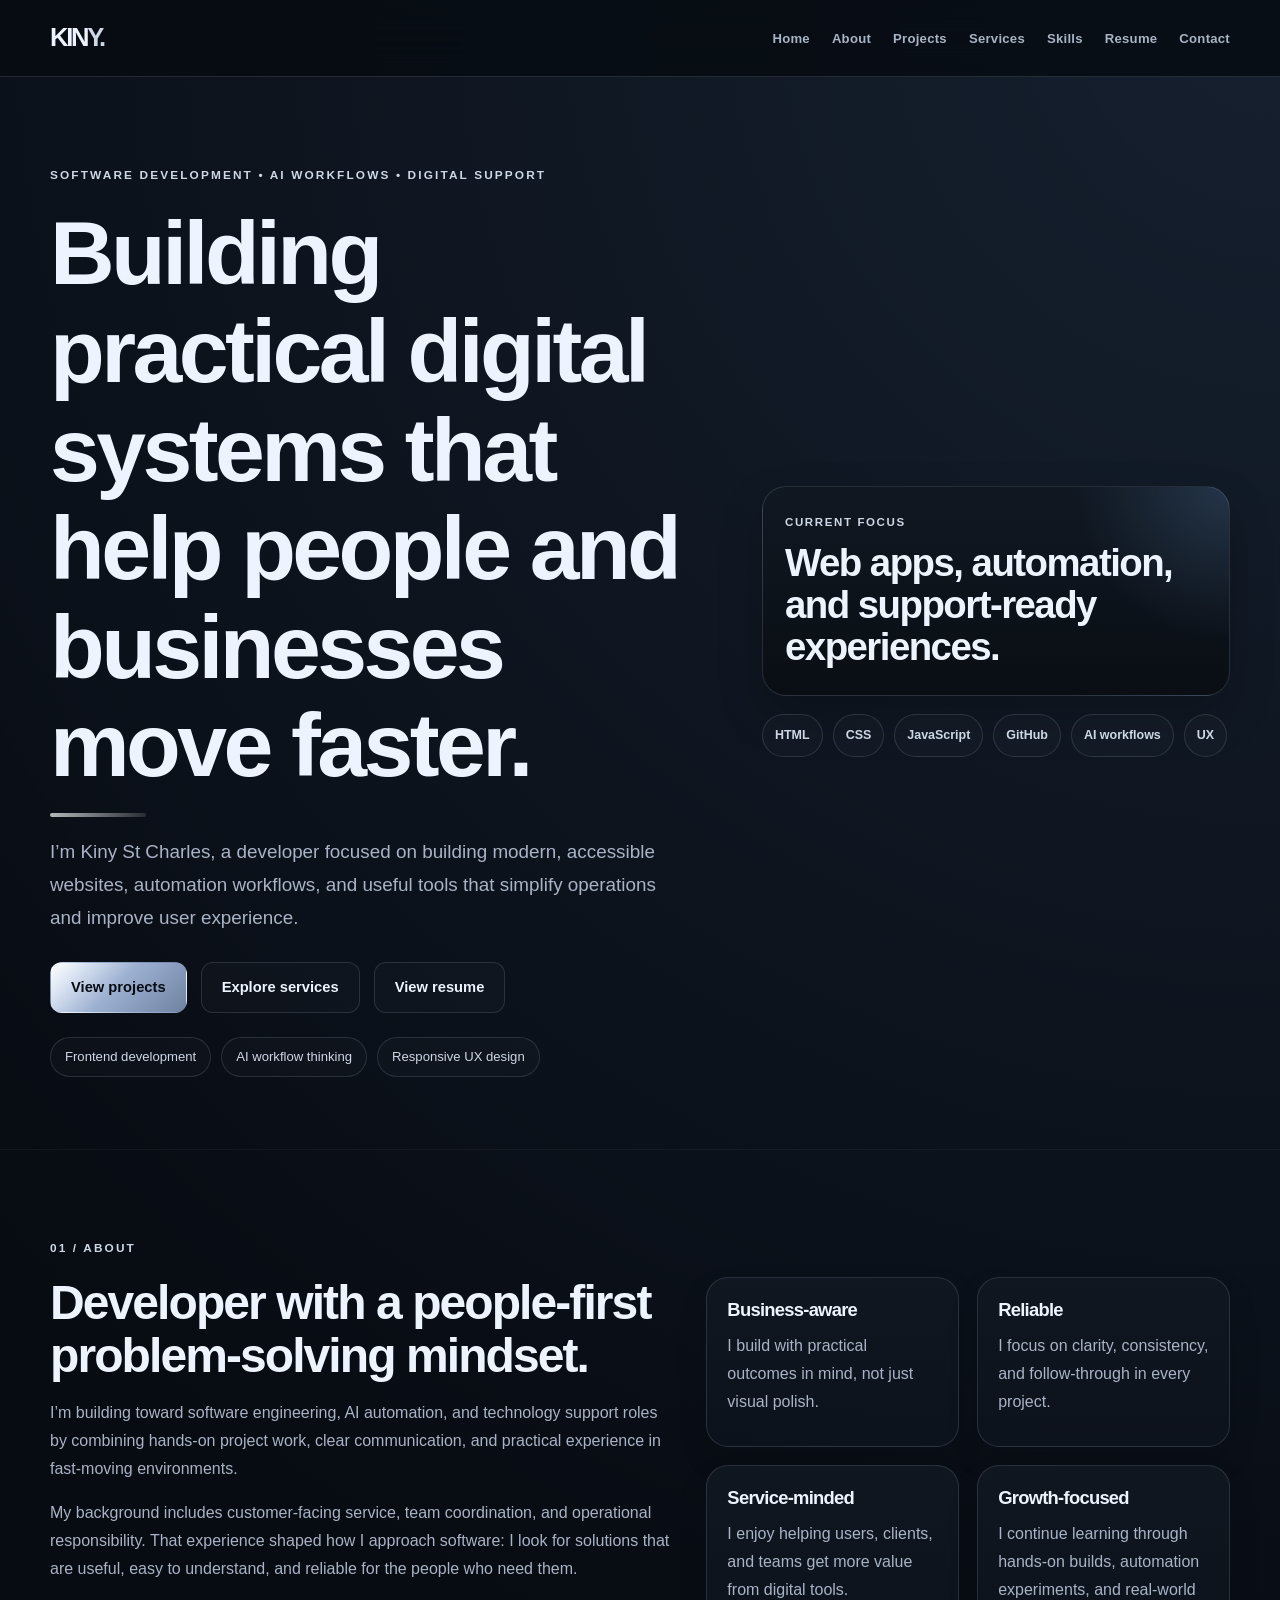
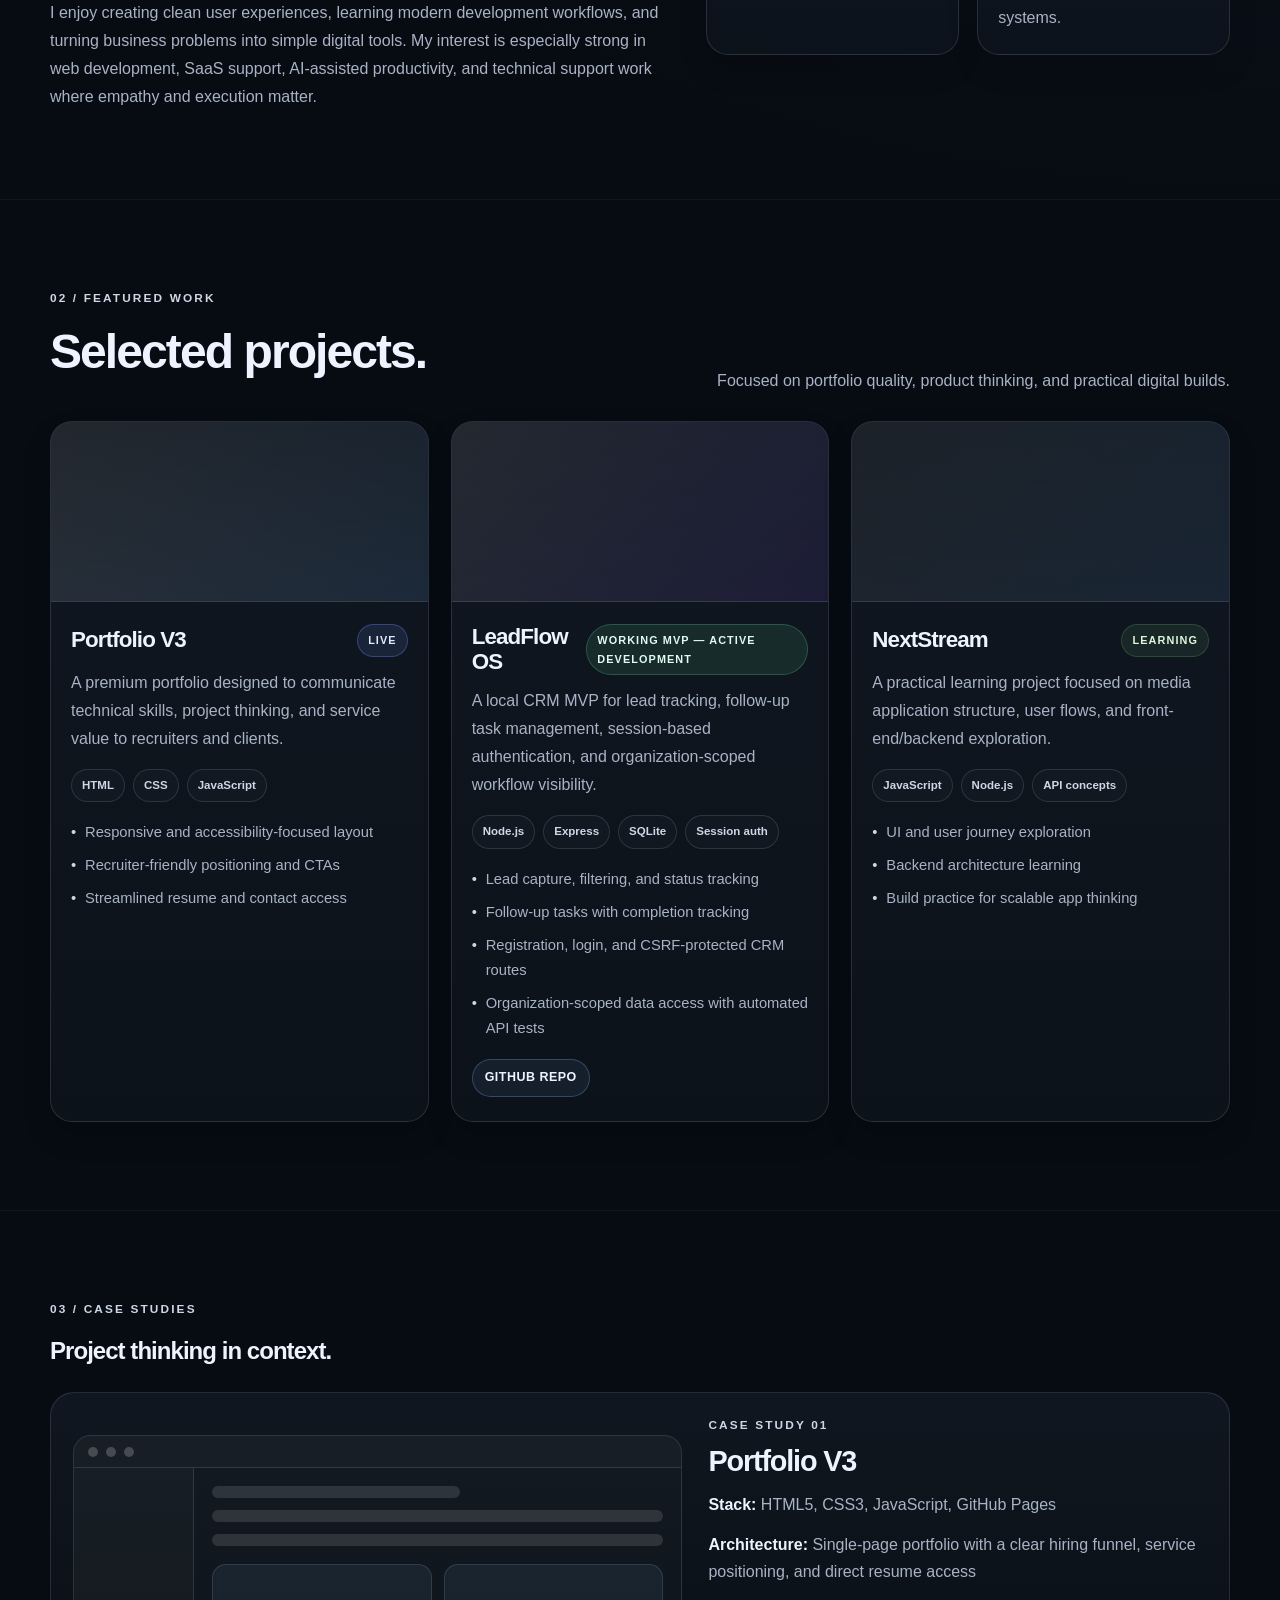
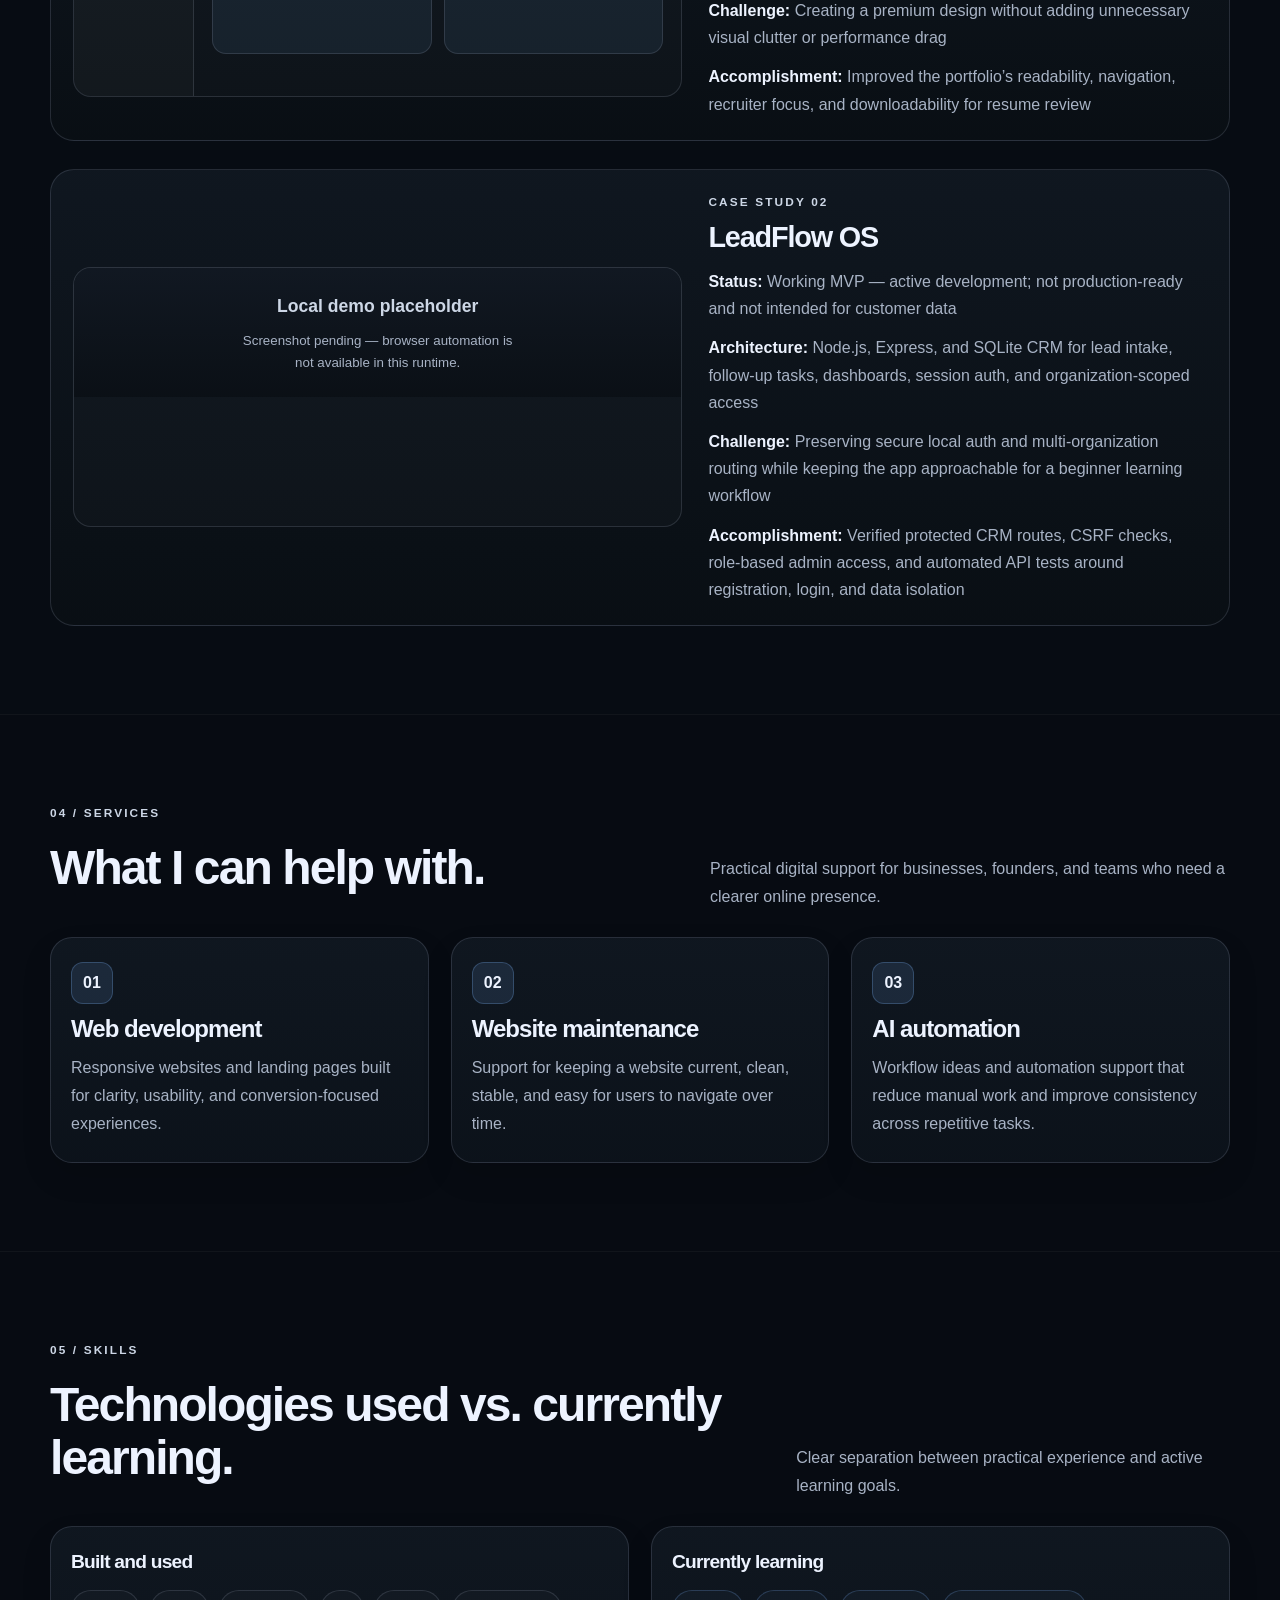
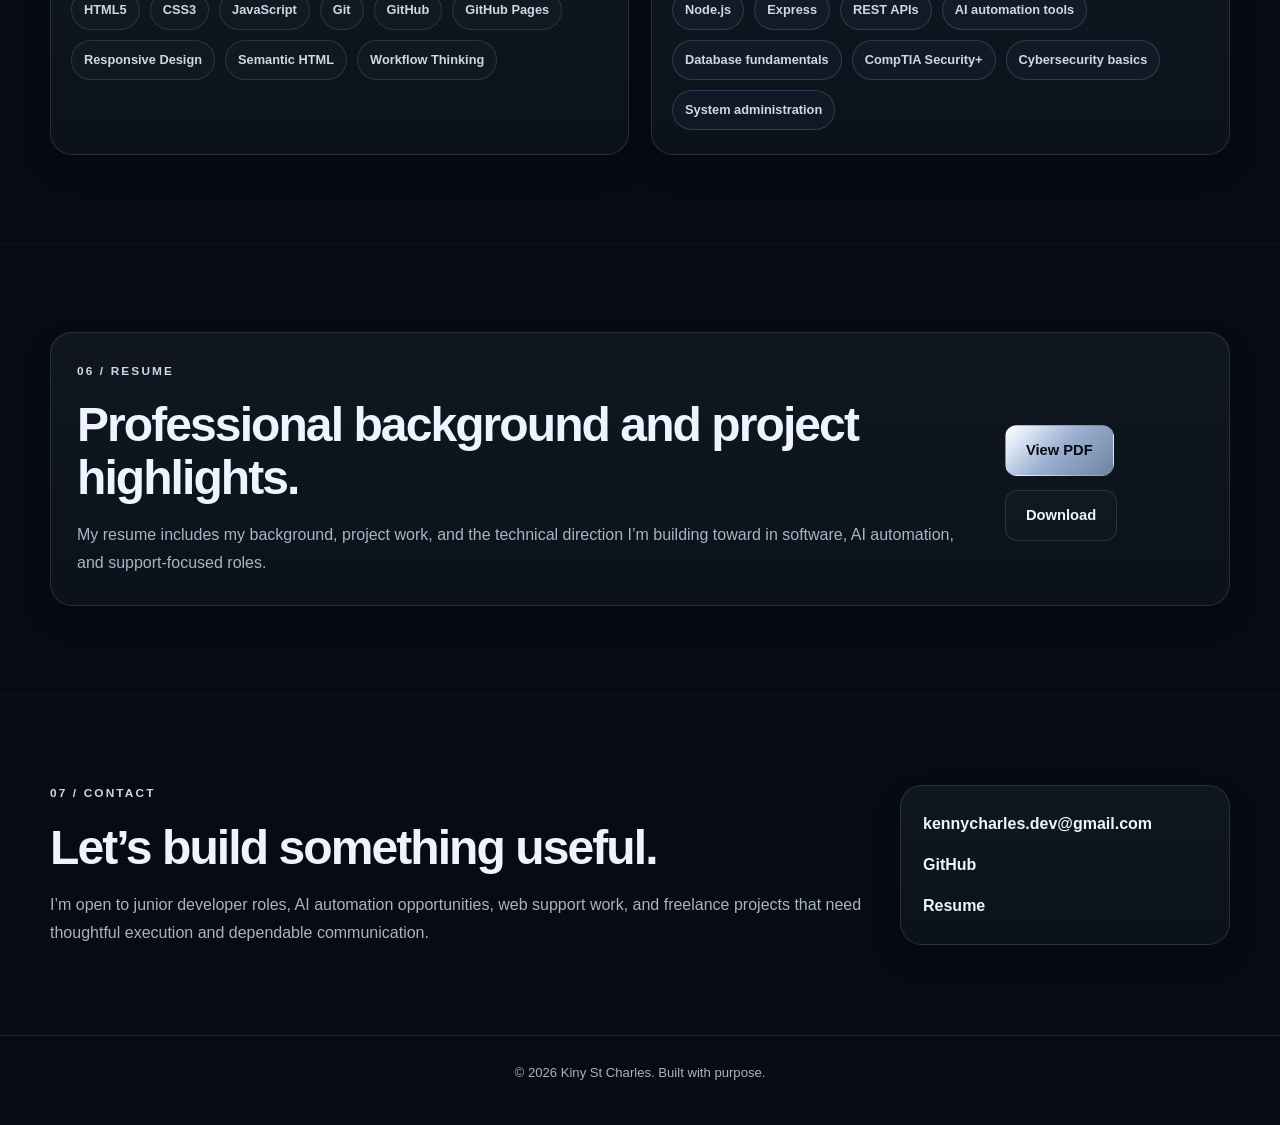
==== index.html @ 5262a3f6 "Align portfolio with active LeadFlow OS MVP Co-authored-by: Copilot <223556219+Copilot@users.noreply" ====
<!DOCTYPE html>
<html lang="en">
  <head>
    <meta charset="UTF-8" />
    <meta name="viewport" content="width=device-width, initial-scale=1.0" />
    <meta
      name="description"
      content="Kiny St Charles builds modern web experiences, AI automation workflows, and practical software solutions for teams and small businesses."
    />
    <meta name="keywords" content="Kiny St Charles, software developer, AI automation, web development, technical support, SaaS, portfolio" />
    <meta property="og:title" content="Kiny St Charles | Software Developer & AI Automation Specialist" />
    <meta
      property="og:description"
      content="Building practical web experiences, automation workflows, and digital tools that support business growth."
    />
    <meta property="og:type" content="website" />
    <meta property="og:url" content="https://kennycharlesdev.github.io/my-portfolio/" />
    <meta name="theme-color" content="#080b12" />
    <meta name="twitter:card" content="summary_large_image" />
    <meta name="twitter:title" content="Kiny St Charles | Software Developer & AI Automation Specialist" />
    <meta
      name="twitter:description"
      content="Developer portfolio focused on web development, AI automation, and practical digital systems."
    />
    <title>Kiny St Charles | Software Developer & AI Automation Specialist</title>
    <link rel="canonical" href="https://kennycharlesdev.github.io/my-portfolio/" />
    <link rel="stylesheet" href="style.css" />
    <script src="script.js" defer></script>
  </head>
  <body>
    <header class="site-header">
      <nav class="navbar" aria-label="Main navigation">
        <a href="#home" class="logo" aria-label="Kiny St Charles home">KIN<span>Y.</span></a>

        <button
          class="menu-toggle"
          type="button"
          aria-label="Open navigation"
          aria-expanded="false"
          aria-controls="nav-links"
        >
          ☰
        </button>

        <ul class="nav-links" id="nav-links">
          <li><a href="#home">Home</a></li>
          <li><a href="#about">About</a></li>
          <li><a href="#projects">Projects</a></li>
          <li><a href="#services">Services</a></li>
          <li><a href="#skills">Skills</a></li>
          <li><a href="#resume">Resume</a></li>
          <li><a href="#contact">Contact</a></li>
        </ul>
      </nav>
    </header>

    <main>
      <section id="home" class="hero">
        <div class="container hero-grid">
          <div class="hero-copy reveal">
            <p class="eyebrow">Software development • AI workflows • digital support</p>
            <h1>Building practical digital systems that help people and businesses move faster.</h1>
            <p class="hero-description">
              I’m Kiny St Charles, a developer focused on building modern, accessible websites,
              automation workflows, and useful tools that simplify operations and improve user experience.
            </p>
            <div class="hero-actions">
              <a href="#projects" class="btn btn-primary">View projects</a>
              <a href="#services" class="btn btn-secondary">Explore services</a>
              <a
                href="assets/resume/Kiny_St_Charles_Tech_Resume.pdf"
                class="btn btn-ghost"
                target="_blank"
                rel="noopener noreferrer"
              >
                View resume
              </a>
            </div>
            <ul class="quick-points" aria-label="Professional strengths">
              <li>Frontend development</li>
              <li>AI workflow thinking</li>
              <li>Responsive UX design</li>
            </ul>
          </div>

          <div class="hero-panel reveal">
            <div class="panel-card panel-primary">
              <span class="panel-label">Current focus</span>
              <h2>Web apps, automation, and support-ready experiences.</h2>
            </div>
            <div class="panel-stack">
              <div class="stack-pill">HTML</div>
              <div class="stack-pill">CSS</div>
              <div class="stack-pill">JavaScript</div>
              <div class="stack-pill">GitHub</div>
              <div class="stack-pill">AI workflows</div>
              <div class="stack-pill">UX</div>
            </div>
          </div>
        </div>
      </section>

      <section id="about" class="section">
        <div class="container">
          <p class="eyebrow">01 / About</p>
          <div class="about-layout">
            <div class="about-copy reveal">
              <h2>Developer with a people-first problem-solving mindset.</h2>
              <p>
                I’m building toward software engineering, AI automation, and technology support roles by combining
                hands-on project work, clear communication, and practical experience in fast-moving environments.
              </p>
              <p>
                My background includes customer-facing service, team coordination, and operational responsibility. That
                experience shaped how I approach software: I look for solutions that are useful, easy to understand, and
                reliable for the people who need them.
              </p>
              <p>
                I enjoy creating clean user experiences, learning modern development workflows, and turning business
                problems into simple digital tools. My interest is especially strong in web development, SaaS support,
                AI-assisted productivity, and technical support work where empathy and execution matter.
              </p>
            </div>

            <div class="value-grid reveal">
              <article class="mini-card">
                <h3>Business-aware</h3>
                <p>I build with practical outcomes in mind, not just visual polish.</p>
              </article>
              <article class="mini-card">
                <h3>Reliable</h3>
                <p>I focus on clarity, consistency, and follow-through in every project.</p>
              </article>
              <article class="mini-card">
                <h3>Service-minded</h3>
                <p>I enjoy helping users, clients, and teams get more value from digital tools.</p>
              </article>
              <article class="mini-card">
                <h3>Growth-focused</h3>
                <p>I continue learning through hands-on builds, automation experiments, and real-world systems.</p>
              </article>
            </div>
          </div>
        </div>
      </section>

      <section id="projects" class="section">
        <div class="container">
          <p class="eyebrow">02 / Featured work</p>
          <div class="section-heading reveal">
            <h2>Selected projects.</h2>
            <p>Focused on portfolio quality, product thinking, and practical digital builds.</p>
          </div>

          <div class="project-grid">
            <article class="project-card reveal">
              <div class="project-thumb portfolio-thumb" aria-hidden="true"></div>
              <div class="project-body">
                <div class="project-header">
                  <h3>Portfolio V3</h3>
                  <span class="status-badge status-live">Live</span>
                </div>
                <p>
                  A premium portfolio designed to communicate technical skills, project thinking, and service value to
                  recruiters and clients.
                </p>
                <div class="meta-row">
                  <span>HTML</span>
                  <span>CSS</span>
                  <span>JavaScript</span>
                </div>
                <ul class="feature-list">
                  <li>Responsive and accessibility-focused layout</li>
                  <li>Recruiter-friendly positioning and CTAs</li>
                  <li>Streamlined resume and contact access</li>
                </ul>
              </div>
            </article>

            <article class="project-card reveal">
              <div class="project-thumb leadflow-thumb" aria-hidden="true"></div>
              <div class="project-body">
                <div class="project-header">
                  <h3>LeadFlow OS</h3>
                  <span class="status-badge status-mvp">Working MVP — Active Development</span>
                </div>
                <p>
                  A local CRM MVP for lead tracking, follow-up task management, session-based authentication, and organization-scoped workflow visibility.
                </p>
                <div class="meta-row">
                  <span>Node.js</span>
                  <span>Express</span>
                  <span>SQLite</span>
                  <span>Session auth</span>
                </div>
                <ul class="feature-list">
                  <li>Lead capture, filtering, and status tracking</li>
                  <li>Follow-up tasks with completion tracking</li>
                  <li>Registration, login, and CSRF-protected CRM routes</li>
                  <li>Organization-scoped data access with automated API tests</li>
                </ul>
                <div class="project-links">
                  <a href="https://github.com/kennycharlesdev/leadflow-os" target="_blank" rel="noopener noreferrer">GitHub repo</a>
                </div>
              </div>
            </article>

            <article class="project-card reveal">
              <div class="project-thumb nextstream-thumb" aria-hidden="true"></div>
              <div class="project-body">
                <div class="project-header">
                  <h3>NextStream</h3>
                  <span class="status-badge status-learning">Learning</span>
                </div>
                <p>
                  A practical learning project focused on media application structure, user flows, and front-end/backend exploration.
                </p>
                <div class="meta-row">
                  <span>JavaScript</span>
                  <span>Node.js</span>
                  <span>API concepts</span>
                </div>
                <ul class="feature-list">
                  <li>UI and user journey exploration</li>
                  <li>Backend architecture learning</li>
                  <li>Build practice for scalable app thinking</li>
                </ul>
              </div>
            </article>
          </div>
        </div>
      </section>

      <section class="section case-study-section">
        <div class="container">
          <p class="eyebrow">03 / Case studies</p>
          <h2>Project thinking in context.</h2>

          <article class="case-study reveal">
            <div class="case-media portfolio-demo" aria-label="Portfolio V3 preview mockup">
              <div class="browser-bar">
                <span></span><span></span><span></span>
              </div>
              <div class="browser-body">
                <div class="browser-sidebar"></div>
                <div class="browser-main">
                  <div class="browser-line short"></div>
                  <div class="browser-line"></div>
                  <div class="browser-line"></div>
                  <div class="browser-card-row">
                    <div class="browser-card"></div>
                    <div class="browser-card"></div>
                  </div>
                </div>
              </div>
            </div>
            <div class="case-copy">
              <p class="eyebrow secondary">Case study 01</p>
              <h3>Portfolio V3</h3>
              <ul class="detail-list">
                <li><strong>Stack:</strong> HTML5, CSS3, JavaScript, GitHub Pages</li>
                <li><strong>Architecture:</strong> Single-page portfolio with a clear hiring funnel, service positioning, and direct resume access</li>
                <li><strong>Challenge:</strong> Creating a premium design without adding unnecessary visual clutter or performance drag</li>
                <li><strong>Accomplishment:</strong> Improved the portfolio’s readability, navigation, recruiter focus, and downloadability for resume review</li>
              </ul>
            </div>
          </article>

          <article class="case-study reveal">
            <div class="case-media leadflow-demo" aria-label="LeadFlow OS local demo placeholder">
              <div class="placeholder-demo">
                <span>Local demo placeholder</span>
                <small>Screenshot pending — browser automation is not available in this runtime.</small>
              </div>
            </div>
            <div class="case-copy">
              <p class="eyebrow secondary">Case study 02</p>
              <h3>LeadFlow OS</h3>
              <ul class="detail-list">
                <li><strong>Status:</strong> Working MVP — active development; not production-ready and not intended for customer data</li>
                <li><strong>Architecture:</strong> Node.js, Express, and SQLite CRM for lead intake, follow-up tasks, dashboards, session auth, and organization-scoped access</li>
                <li><strong>Challenge:</strong> Preserving secure local auth and multi-organization routing while keeping the app approachable for a beginner learning workflow</li>
                <li><strong>Accomplishment:</strong> Verified protected CRM routes, CSRF checks, role-based admin access, and automated API tests around registration, login, and data isolation</li>
              </ul>
            </div>
          </article>
        </div>
      </section>

      <section id="services" class="section">
        <div class="container">
          <p class="eyebrow">04 / Services</p>
          <div class="section-heading reveal">
            <h2>What I can help with.</h2>
            <p>Practical digital support for businesses, founders, and teams who need a clearer online presence.</p>
          </div>

          <div class="service-grid">
            <article class="service-card reveal">
              <div class="service-icon">01</div>
              <h3>Web development</h3>
              <p>Responsive websites and landing pages built for clarity, usability, and conversion-focused experiences.</p>
            </article>

            <article class="service-card reveal">
              <div class="service-icon">02</div>
              <h3>Website maintenance</h3>
              <p>Support for keeping a website current, clean, stable, and easy for users to navigate over time.</p>
            </article>

            <article class="service-card reveal">
              <div class="service-icon">03</div>
              <h3>AI automation</h3>
              <p>Workflow ideas and automation support that reduce manual work and improve consistency across repetitive tasks.</p>
            </article>
          </div>
        </div>
      </section>

      <section id="skills" class="section">
        <div class="container">
          <p class="eyebrow">05 / Skills</p>
          <div class="section-heading reveal">
            <h2>Technologies used vs. currently learning.</h2>
            <p>Clear separation between practical experience and active learning goals.</p>
          </div>

          <div class="skill-columns reveal">
            <div class="skill-panel">
              <h3>Built and used</h3>
              <div class="skill-list">
                <span>HTML5</span>
                <span>CSS3</span>
                <span>JavaScript</span>
                <span>Git</span>
                <span>GitHub</span>
                <span>GitHub Pages</span>
                <span>Responsive Design</span>
                <span>Semantic HTML</span>
                <span>Workflow Thinking</span>
              </div>
            </div>

            <div class="skill-panel learning-panel">
              <h3>Currently learning</h3>
              <div class="skill-list">
                <span>Node.js</span>
                <span>Express</span>
                <span>REST APIs</span>
                <span>AI automation tools</span>
                <span>Database fundamentals</span>
                <span>CompTIA Security+</span>
                <span>Cybersecurity basics</span>
                <span>System administration</span>
              </div>
            </div>
          </div>
        </div>
      </section>

      <section id="resume" class="section">
        <div class="container resume-panel reveal">
          <div>
            <p class="eyebrow">06 / Resume</p>
            <h2>Professional background and project highlights.</h2>
            <p>
              My resume includes my background, project work, and the technical direction I’m building toward in software,
              AI automation, and support-focused roles.
            </p>
          </div>
          <div class="resume-actions">
            <a class="btn btn-primary" href="assets/resume/Kiny_St_Charles_Tech_Resume.pdf" target="_blank" rel="noopener noreferrer">View PDF</a>
            <a class="btn btn-ghost" href="assets/resume/Kiny_St_Charles_Tech_Resume.pdf" download="Kiny_St_Charles_Tech_Resume.pdf" rel="noopener noreferrer">Download</a>
          </div>
        </div>
      </section>

      <section id="contact" class="section">
        <div class="container contact-wrap reveal">
          <div>
            <p class="eyebrow">07 / Contact</p>
            <h2>Let’s build something useful.</h2>
            <p>
              I’m open to junior developer roles, AI automation opportunities, web support work, and freelance projects that
              need thoughtful execution and dependable communication.
            </p>
          </div>

          <div class="contact-panel">
            <a href="mailto:kennycharles.dev@gmail.com">kennycharles.dev@gmail.com</a>
            <a href="https://github.com/kennycharlesdev" target="_blank" rel="noopener noreferrer">GitHub</a>
            <a href="assets/resume/Kiny_St_Charles_Tech_Resume.pdf" target="_blank" rel="noopener noreferrer">Resume</a>
          </div>
        </div>
      </section>
    </main>

    <footer class="footer">
      <p>© <span id="year">2026</span> Kiny St Charles. Built with purpose.</p>
    </footer>
  </body>
</html>
---- style.css ----
:root {
  --bg: #070b12;
  --bg-soft: #0d1420;
  --panel: #101923;
  --panel-strong: #131d2a;
  --card: #0f1722;
  --card-alt: #111b2a;
  --text: #edf3ff;
  --muted: #a8b3c5;
  --silver: #cdd7e6;
  --border: rgba(168, 179, 197, 0.18);
  --primary: #dfe7f6;
  --primary-strong: #aabbd9;
  --accent: #7fb7ff;
  --glow: rgba(127, 183, 255, 0.18);
  --shadow: rgba(0, 0, 0, 0.28);
  --gradient: linear-gradient(135deg, #ffffff 0%, #dce5f3 18%, #9cb0d1 48%, #6f82a2 100%);
}

* {
  box-sizing: border-box;
  margin: 0;
  padding: 0;
}

html {
  scroll-behavior: smooth;
  scroll-padding-top: 90px;
}

body {
  background:
    radial-gradient(circle at top right, rgba(127, 183, 255, 0.12), transparent 30%),
    var(--bg);
  color: var(--text);
  font-family: -apple-system, BlinkMacSystemFont, "Segoe UI", sans-serif;
  line-height: 1.7;
  overflow-x: hidden;
}

body.menu-open {
  overflow: hidden;
}

img {
  max-width: 100%;
  display: block;
}

a {
  color: inherit;
  text-decoration: none;
}

button {
  font: inherit;
}

.container {
  width: min(1180px, calc(100% - 32px));
  margin: 0 auto;
}

.section {
  padding: 88px 0;
  border-top: 1px solid rgba(255, 255, 255, 0.04);
}

.eyebrow {
  margin-bottom: 18px;
  color: var(--silver);
  font-size: 0.74rem;
  font-weight: 700;
  letter-spacing: 0.18em;
  text-transform: uppercase;
}

.eyebrow.secondary {
  margin-bottom: 10px;
}

h1,
h2,
h3 {
  letter-spacing: -0.04em;
  line-height: 1.1;
  color: var(--text);
}

p {
  color: var(--muted);
  line-height: 1.75;
}

.site-header {
  position: sticky;
  top: 0;
  z-index: 1000;
  border-bottom: 1px solid var(--border);
  background: rgba(7, 11, 18, 0.82);
  backdrop-filter: blur(18px);
  -webkit-backdrop-filter: blur(18px);
}

.navbar {
  width: min(1180px, calc(100% - 28px));
  min-height: 76px;
  margin: 0 auto;
  display: flex;
  align-items: center;
  justify-content: space-between;
  gap: 16px;
}

.logo {
  display: inline-flex;
  align-items: center;
  font-size: clamp(1.3rem, 2vw, 1.8rem);
  font-weight: 800;
  letter-spacing: -0.09em;
}

.logo span {
  color: var(--silver);
}

.nav-links {
  display: flex;
  align-items: center;
  gap: 22px;
  list-style: none;
}

.nav-links a {
  color: var(--muted);
  font-size: 0.82rem;
  font-weight: 600;
  letter-spacing: 0.02em;
  transition: color 0.2s ease;
}

.nav-links a:hover,
.nav-links a:focus-visible {
  color: var(--text);
}

.menu-toggle {
  display: none;
  width: 48px;
  height: 48px;
  border: 1px solid var(--border);
  border-radius: 12px;
  background: rgba(255, 255, 255, 0.03);
  color: var(--text);
  cursor: pointer;
}

.hero {
  padding: 88px 0 72px;
}

.hero-grid {
  display: grid;
  grid-template-columns: 1.3fr 0.9fr;
  align-items: center;
  gap: 36px;
}

.hero h1 {
  max-width: 760px;
  font-size: clamp(3rem, 7vw, 6rem);
  margin-bottom: 18px;
}

.hero h1::after {
  content: "";
  display: block;
  width: 96px;
  height: 4px;
  margin-top: 18px;
  border-radius: 999px;
  background: linear-gradient(90deg, rgba(255,255,255,0.7), rgba(255,255,255,0.12));
}

.hero-description {
  max-width: 640px;
  font-size: clamp(1.02rem, 1.5vw, 1.18rem);
}

.hero-actions,
.resume-actions {
  display: flex;
  flex-wrap: wrap;
  gap: 14px;
  margin-top: 28px;
}

.btn {
  display: inline-flex;
  align-items: center;
  justify-content: center;
  min-height: 48px;
  padding: 12px 20px;
  border-radius: 12px;
  border: 1px solid transparent;
  font-size: 0.92rem;
  font-weight: 700;
  transition: transform 0.2s ease, border-color 0.2s ease, background 0.2s ease;
}

.btn:hover,
.btn:focus-visible {
  transform: translateY(-2px);
}

.btn-primary {
  background: var(--gradient);
  color: #070b12;
}

.btn-secondary,
.btn-ghost {
  border-color: var(--border);
  background: rgba(255, 255, 255, 0.02);
  color: var(--text);
}

.quick-points {
  list-style: none;
  display: flex;
  flex-wrap: wrap;
  gap: 10px;
  margin-top: 24px;
}

.quick-points li {
  border: 1px solid var(--border);
  border-radius: 999px;
  padding: 8px 14px;
  background: rgba(255, 255, 255, 0.02);
  color: var(--silver);
  font-size: 0.82rem;
}

.hero-panel {
  position: relative;
}

.panel-card {
  padding: 26px 22px;
  border: 1px solid var(--border);
  border-radius: 24px;
  background: linear-gradient(180deg, rgba(18, 27, 38, 0.9), rgba(12, 17, 25, 0.9));
  box-shadow: 0 20px 46px rgba(0, 0, 0, 0.2);
}

.panel-primary {
  min-height: 210px;
  display: flex;
  flex-direction: column;
  justify-content: space-between;
  background:
    radial-gradient(circle at top right, rgba(127, 183, 255, 0.18), transparent 30%),
    linear-gradient(180deg, rgba(17, 24, 34, 0.95), rgba(10, 14, 20, 0.95));
}

.panel-label {
  color: var(--silver);
  font-size: 0.72rem;
  font-weight: 700;
  letter-spacing: 0.14em;
  text-transform: uppercase;
}

.panel-primary h2 {
  font-size: clamp(1.6rem, 3vw, 2.4rem);
}

.panel-stack {
  display: flex;
  flex-wrap: wrap;
  gap: 10px;
  margin-top: 18px;
}

.stack-pill {
  border-radius: 999px;
  border: 1px solid var(--border);
  background: rgba(255, 255, 255, 0.02);
  color: var(--silver);
  font-size: 0.78rem;
  font-weight: 600;
  padding: 10px 12px;
}

.about-layout {
  display: grid;
  grid-template-columns: 1.2fr 1fr;
  gap: 28px;
  align-items: start;
}

.about-copy h2,
.section-heading h2,
.resume-panel h2,
.contact-wrap h2 {
  font-size: clamp(2.1rem, 4vw, 3rem);
  margin-bottom: 16px;
}

.about-copy p + p {
  margin-top: 16px;
}

.value-grid {
  display: grid;
  grid-template-columns: 1fr 1fr;
  gap: 18px;
}

.mini-card,
.project-card,
.service-card,
.skill-panel,
.resume-panel,
.contact-panel {
  background: linear-gradient(180deg, rgba(17, 24, 34, 0.9), rgba(13, 19, 28, 0.9));
  border: 1px solid var(--border);
  border-radius: 22px;
  box-shadow: 0 14px 30px rgba(0, 0, 0, 0.12);
}

.mini-card {
  min-height: 170px;
  padding: 22px 20px;
}

.mini-card h3 {
  margin-bottom: 12px;
  font-size: 1.15rem;
}

.section-heading {
  display: flex;
  align-items: end;
  justify-content: space-between;
  gap: 18px;
  margin-bottom: 26px;
}

.section-heading p {
  margin-bottom: 0;
  max-width: 520px;
}

.project-grid {
  display: grid;
  grid-template-columns: repeat(3, minmax(0, 1fr));
  gap: 22px;
  margin-top: 26px;
}

.project-card {
  overflow: hidden;
  transition: transform 0.2s ease, border-color 0.2s ease;
}

.project-card:hover {
  transform: translateY(-6px);
  border-color: rgba(255, 255, 255, 0.18);
}

.project-thumb {
  height: 180px;
  border-bottom: 1px solid var(--border);
  background: linear-gradient(135deg, rgba(255,255,255,0.12), rgba(127,183,255,0.02));
}

.portfolio-thumb {
  background:
    linear-gradient(180deg, rgba(9, 14, 20, 0.4), rgba(9,14,20,0.15)),
    linear-gradient(135deg, rgba(255,255,255,0.14), rgba(127,183,255,0.15));
}

.leadflow-thumb {
  background:
    linear-gradient(180deg, rgba(9,14,20,0.28), rgba(9,14,20,0.18)),
    linear-gradient(135deg, rgba(255,255,255,0.12), rgba(142, 92, 255, 0.14));
}

.nextstream-thumb {
  background:
    linear-gradient(180deg, rgba(9,14,20,0.28), rgba(9,14,20,0.15)),
    linear-gradient(135deg, rgba(255,255,255,0.08), rgba(127, 183, 255, 0.12));
}

.project-body {
  padding: 22px 20px 24px;
}

.project-header {
  display: flex;
  align-items: center;
  justify-content: space-between;
  gap: 12px;
  margin-bottom: 12px;
}

.project-card h3 {
  font-size: 1.4rem;
}

.status-badge {
  display: inline-flex;
  align-items: center;
  justify-content: center;
  min-height: 28px;
  padding: 6px 10px;
  border-radius: 999px;
  font-size: 0.68rem;
  font-weight: 800;
  letter-spacing: 0.1em;
  text-transform: uppercase;
  border: 1px solid var(--border);
}

.status-live {
  color: #dfeaff;
  background: rgba(115, 147, 255, 0.12);
  border-color: rgba(104, 136, 255, 0.35);
}

.status-concept {
  color: #f7e4b0;
  background: rgba(180, 144, 71, 0.12);
  border-color: rgba(180, 144, 71, 0.28);
}

.status-mvp {
  color: #dffaf1;
  background: rgba(94, 201, 141, 0.12);
  border-color: rgba(94, 201, 141, 0.28);
}

.status-learning {
  color: #def7da;
  background: rgba(96, 164, 107, 0.12);
  border-color: rgba(96, 164, 107, 0.28);
}

.meta-row {
  display: flex;
  flex-wrap: wrap;
  gap: 8px;
  margin-top: 16px;
}

.meta-row span {
  display: inline-flex;
  align-items: center;
  min-height: 30px;
  padding: 6px 10px;
  border-radius: 999px;
  border: 1px solid var(--border);
  background: rgba(255,255,255,0.02);
  color: var(--silver);
  font-size: 0.72rem;
  font-weight: 700;
}

.feature-list {
  list-style: none;
  margin-top: 18px;
  display: grid;
  gap: 8px;
}

.feature-list li {
  position: relative;
  padding-left: 14px;
  color: var(--muted);
  font-size: 0.92rem;
}

.feature-list li::before {
  content: "•";
  position: absolute;
  left: 0;
  color: var(--silver);
}

.project-links {
  margin-top: 18px;
}

.project-links a {
  display: inline-flex;
  align-items: center;
  justify-content: center;
  min-height: 38px;
  padding: 0 12px;
  border-radius: 999px;
  border: 1px solid rgba(127, 183, 255, 0.28);
  background: rgba(127, 183, 255, 0.08);
  color: var(--text);
  font-size: 0.78rem;
  font-weight: 700;
  letter-spacing: 0.04em;
  text-transform: uppercase;
}

.case-study-section {
  background: rgba(8, 14, 20, 0.45);
}

.case-study {
  display: grid;
  grid-template-columns: 1.1fr 0.9fr;
  gap: 26px;
  align-items: center;
  margin-top: 28px;
  padding: 22px;
  border-radius: 24px;
  border: 1px solid var(--border);
  background: linear-gradient(180deg, rgba(17, 24, 34, 0.9), rgba(10, 15, 21, 0.9));
}

.case-media {
  min-height: 260px;
  border-radius: 18px;
  border: 1px solid var(--border);
  overflow: hidden;
  background: rgba(255,255,255,0.02);
}

.browser-bar {
  display: flex;
  gap: 8px;
  align-items: center;
  height: 32px;
  padding: 0 14px;
  border-bottom: 1px solid var(--border);
  background: rgba(255,255,255,0.02);
}

.browser-bar span {
  width: 10px;
  height: 10px;
  border-radius: 50%;
  background: rgba(255,255,255,0.2);
}

.browser-body {
  display: grid;
  grid-template-columns: 120px 1fr;
  min-height: 228px;
}

.browser-sidebar {
  background: rgba(255,255,255,0.02);
  border-right: 1px solid var(--border);
}

.browser-main {
  padding: 18px;
}

.browser-line {
  height: 12px;
  border-radius: 999px;
  background: rgba(255,255,255,0.12);
  margin-bottom: 12px;
}

.browser-line.short {
  width: 55%;
}

.browser-card-row {
  display: grid;
  grid-template-columns: repeat(2, minmax(0, 1fr));
  gap: 12px;
  margin-top: 18px;
}

.placeholder-demo {
  display: grid;
  place-items: center;
  height: 100%;
  padding: 24px;
  background: linear-gradient(180deg, rgba(17, 24, 34, 0.86), rgba(10, 15, 21, 0.9));
  text-align: center;
  color: var(--silver);
}

.placeholder-demo span {
  display: block;
  font-size: 1.1rem;
  font-weight: 700;
  margin-bottom: 8px;
}

.placeholder-demo small {
  display: block;
  max-width: 18rem;
  color: var(--muted);
  line-height: 1.6;
}

.browser-card {
  min-height: 90px;
  border-radius: 14px;
  border: 1px solid var(--border);
  background: rgba(127, 183, 255, 0.08);
}

.flow-board {
  display: grid;
  grid-template-columns: repeat(4, minmax(0, 1fr));
  gap: 12px;
  padding: 38px 22px;
  min-height: 260px;
  align-content: center;
}

.flow-board span {
  display: flex;
  align-items: center;
  justify-content: center;
  min-height: 90px;
  border: 1px solid var(--border);
  border-radius: 14px;
  background: rgba(255,255,255,0.02);
  color: var(--silver);
  font-weight: 700;
}

.case-copy h3 {
  margin-bottom: 14px;
  font-size: 1.8rem;
}

.detail-list {
  list-style: none;
  display: grid;
  gap: 12px;
}

.detail-list li {
  color: var(--muted);
  line-height: 1.7;
}

.detail-list strong {
  color: var(--text);
}

.service-grid {
  display: grid;
  grid-template-columns: repeat(3, minmax(0, 1fr));
  gap: 22px;
  margin-top: 26px;
}

.service-card {
  padding: 24px 20px;
}

.service-icon {
  display: inline-flex;
  align-items: center;
  justify-content: center;
  width: 42px;
  height: 42px;
  border-radius: 12px;
  margin-bottom: 12px;
  background: rgba(127,183,255,0.12);
  border: 1px solid rgba(127,183,255,0.25);
  color: var(--text);
  font-weight: 800;
}

.service-card h3 {
  margin-bottom: 12px;
  font-size: 1.5rem;
}

.skill-columns {
  display: grid;
  grid-template-columns: repeat(2, minmax(0, 1fr));
  gap: 22px;
  margin-top: 26px;
}

.skill-panel {
  padding: 24px 20px;
}

.skill-panel h3 {
  margin-bottom: 18px;
  font-size: 1.2rem;
}

.skill-list {
  display: flex;
  flex-wrap: wrap;
  gap: 10px;
}

.skill-list span {
  display: inline-flex;
  align-items: center;
  min-height: 38px;
  padding: 8px 12px;
  border-radius: 999px;
  border: 1px solid var(--border);
  background: rgba(255,255,255,0.02);
  color: var(--silver);
  font-size: 0.8rem;
  font-weight: 600;
}

.learning-panel .skill-list span {
  border-color: rgba(127,183,255,0.22);
  background: rgba(127,183,255,0.04);
}

.resume-panel {
  display: flex;
  align-items: center;
  justify-content: space-between;
  gap: 26px;
  padding: 28px 26px;
}

.contact-wrap {
  display: flex;
  align-items: center;
  justify-content: space-between;
  gap: 24px;
}

.contact-panel {
  display: flex;
  flex-direction: column;
  gap: 14px;
  min-width: min(330px, 100%);
  padding: 24px 22px;
}

.contact-panel a {
  color: var(--text);
  font-weight: 600;
}

.footer {
  padding: 26px 18px 40px;
  border-top: 1px solid var(--border);
  text-align: center;
}

.footer p {
  color: var(--muted);
  font-size: 0.82rem;
}

.reveal {
  opacity: 0;
  transform: translateY(18px);
  transition: opacity 0.4s ease, transform 0.4s ease;
}

.reveal.is-visible {
  opacity: 1;
  transform: translateY(0);
}

a:focus-visible,
button:focus-visible {
  outline: 2px solid var(--primary);
  outline-offset: 3px;
}

@media (max-width: 960px) {
  .hero-grid,
  .about-layout,
  .case-study,
  .contact-wrap,
  .resume-panel,
  .skill-columns,
  .service-grid,
  .project-grid {
    grid-template-columns: 1fr;
  }

  .section-heading,
  .resume-panel,
  .contact-wrap {
    display: block;
  }

  .resume-panel,
  .contact-wrap {
    padding: 24px 20px;
  }

  .project-grid {
    display: grid;
  }

  .value-grid {
    grid-template-columns: 1fr 1fr;
  }
}

@media (max-width: 760px) {
  .navbar {
    min-height: 70px;
  }

  .menu-toggle {
    display: inline-flex;
    align-items: center;
    justify-content: center;
  }

  .nav-links {
    display: none;
    position: absolute;
    left: 18px;
    right: 18px;
    top: calc(100% + 8px);
    flex-direction: column;
    align-items: stretch;
    gap: 0;
    padding: 12px;
    border: 1px solid var(--border);
    border-radius: 16px;
    background: rgba(12, 17, 25, 0.96);
    box-shadow: 0 16px 30px rgba(0,0,0,0.25);
  }

  .nav-links li {
    border-bottom: 1px solid rgba(255,255,255,0.04);
  }

  .nav-links li:last-child {
    border-bottom: none;
  }

  .nav-links a {
    display: block;
    width: 100%;
    padding: 14px 10px;
    color: var(--text);
  }

  .nav-links.active {
    display: flex;
  }

  .hero {
    padding-top: 72px;
  }

  .hero h1 {
    font-size: clamp(2.5rem, 14vw, 4rem);
  }

  .profile-panel {
    min-height: 180px;
  }

  .value-grid,
  .service-grid,
  .skill-columns {
    grid-template-columns: 1fr;
  }

  .case-study {
    padding: 16px;
  }

  .browser-body {
    grid-template-columns: 1fr;
  }

  .browser-sidebar {
    display: none;
  }

  .flow-board {
    grid-template-columns: repeat(2, minmax(0, 1fr));
  }
}

@media (max-width: 600px) {
  .container {
    width: min(92%, 720px);
  }

  .hero {
    padding-top: 72px;
  }

  .hero h1 {
    letter-spacing: -1.5px;
    max-width: 12ch;
  }

  .section {
    padding: 72px 0;
  }

  .project-card,
  .info-card {
    padding: 20px 18px;
  }

  .hero-actions {
    flex-direction: column;
    align-items: stretch;
    width: 100%;
  }

  .hero-actions .btn {
    width: 100%;
  }

  .btn {
    width: 100%;
  }

  .eyebrow {
    letter-spacing: 1.5px;
  }

  .section p,
  .project-card p,
  .project-card li,
  .skill-list span {
    font-size: 0.95rem;
  }
}

/* REDUCED MOTION */

@media (prefers-reduced-motion: reduce) {
  html {
    scroll-behavior: auto;
  }

  *,
  *::before,
  *::after {
    transition-duration: 0.01ms !important;
    animation-duration: 0.01ms !important;
  }
}
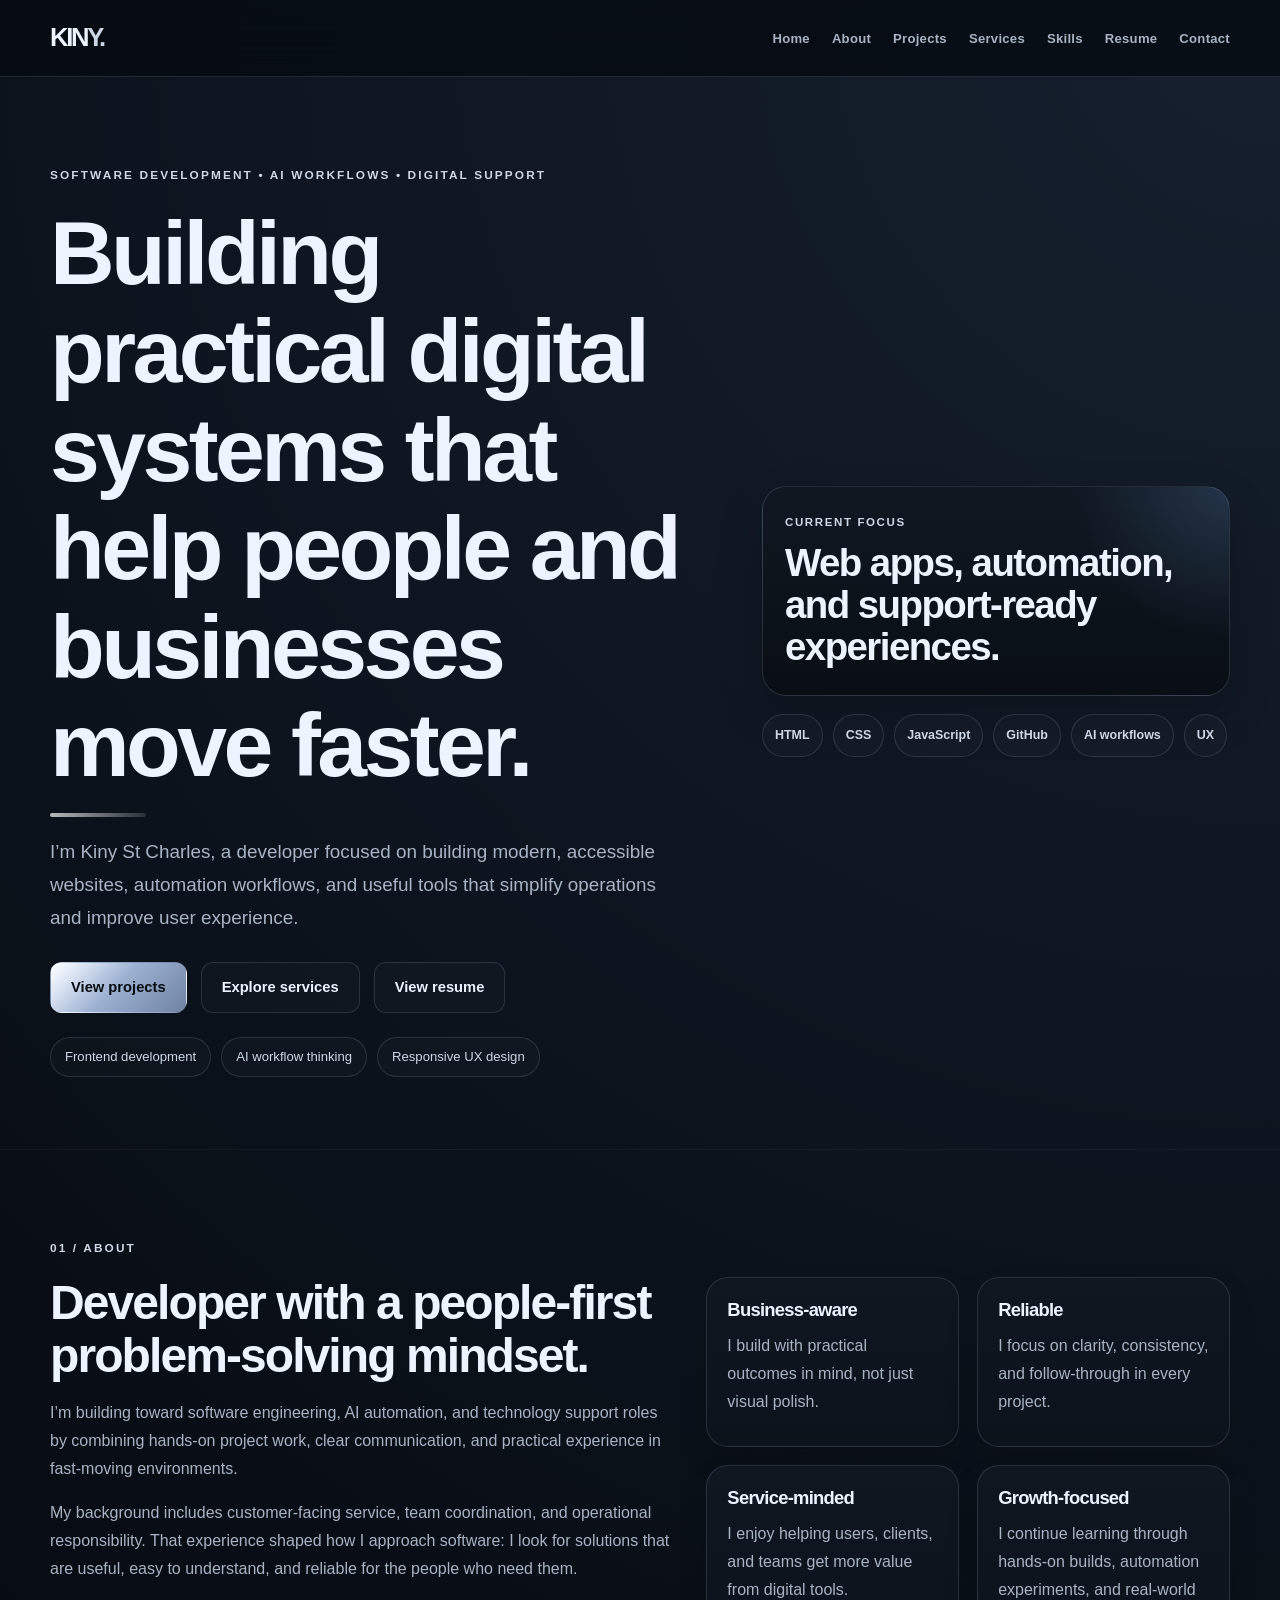
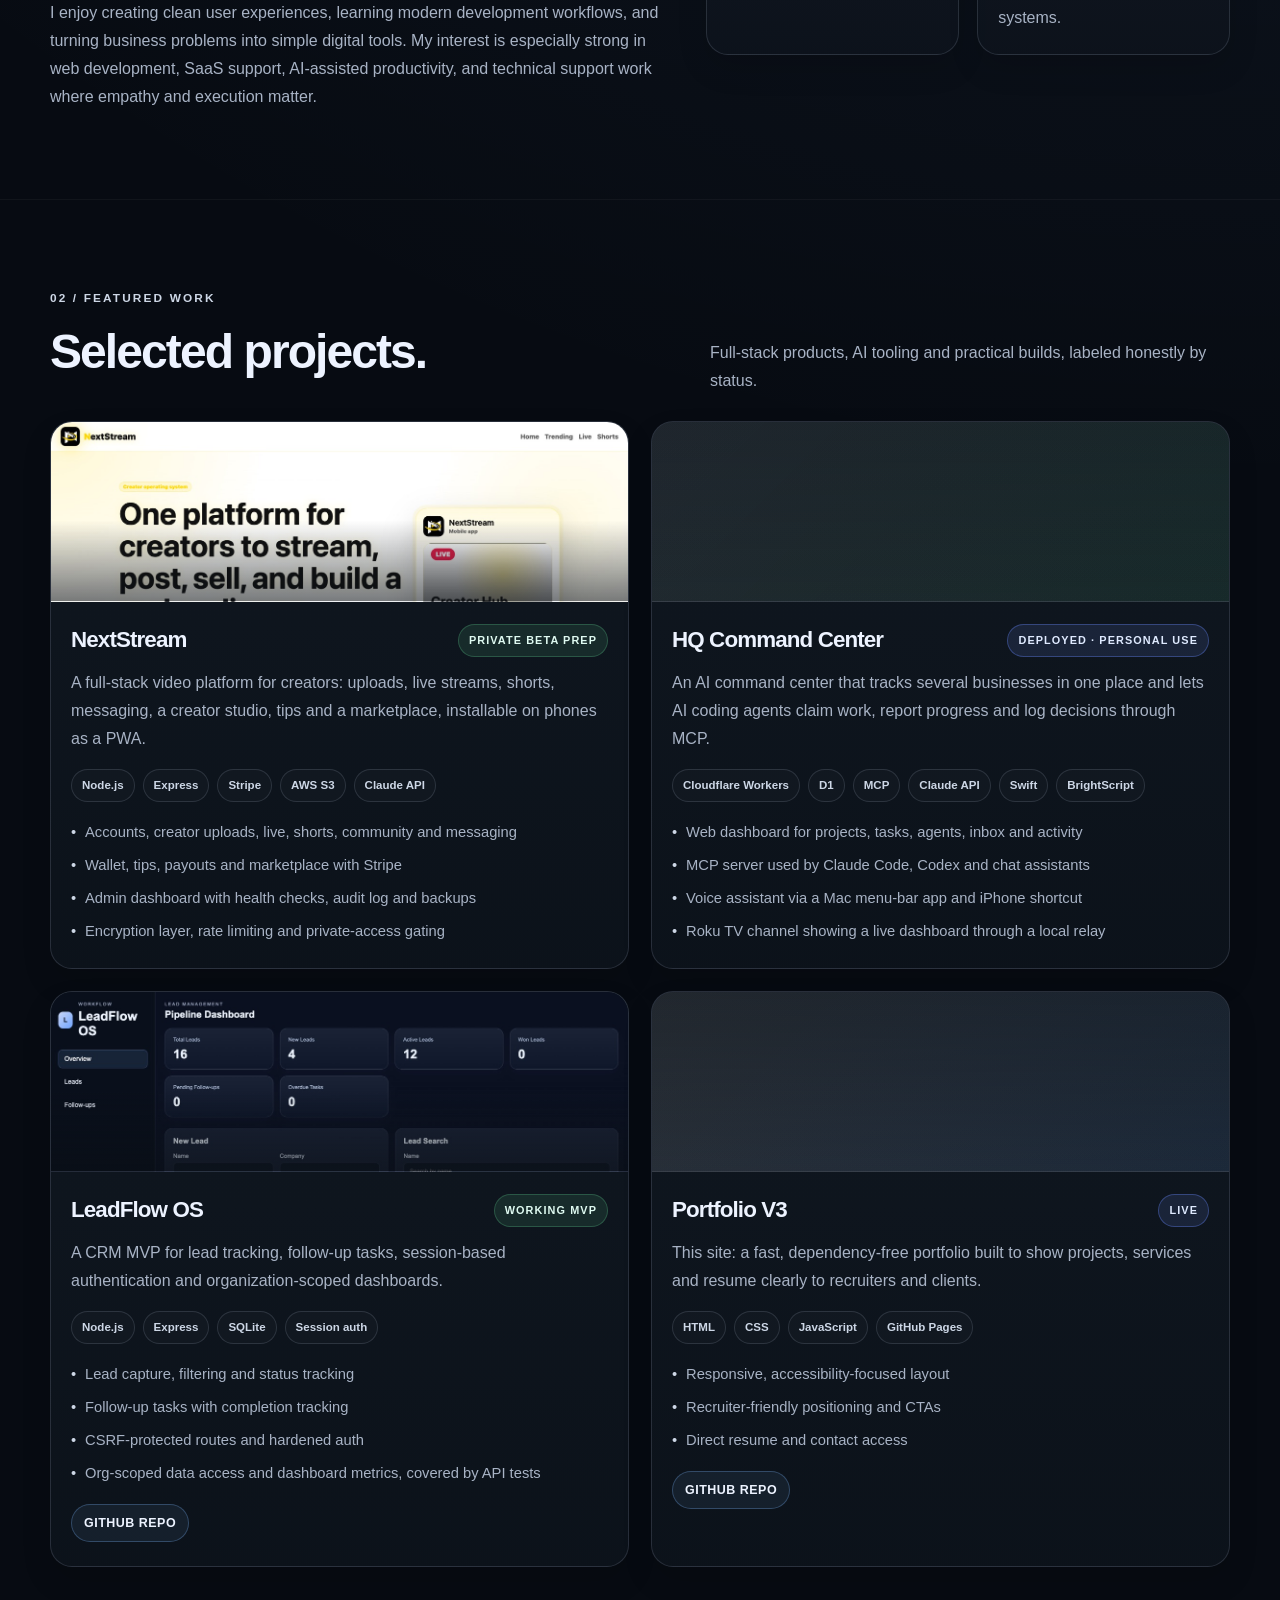
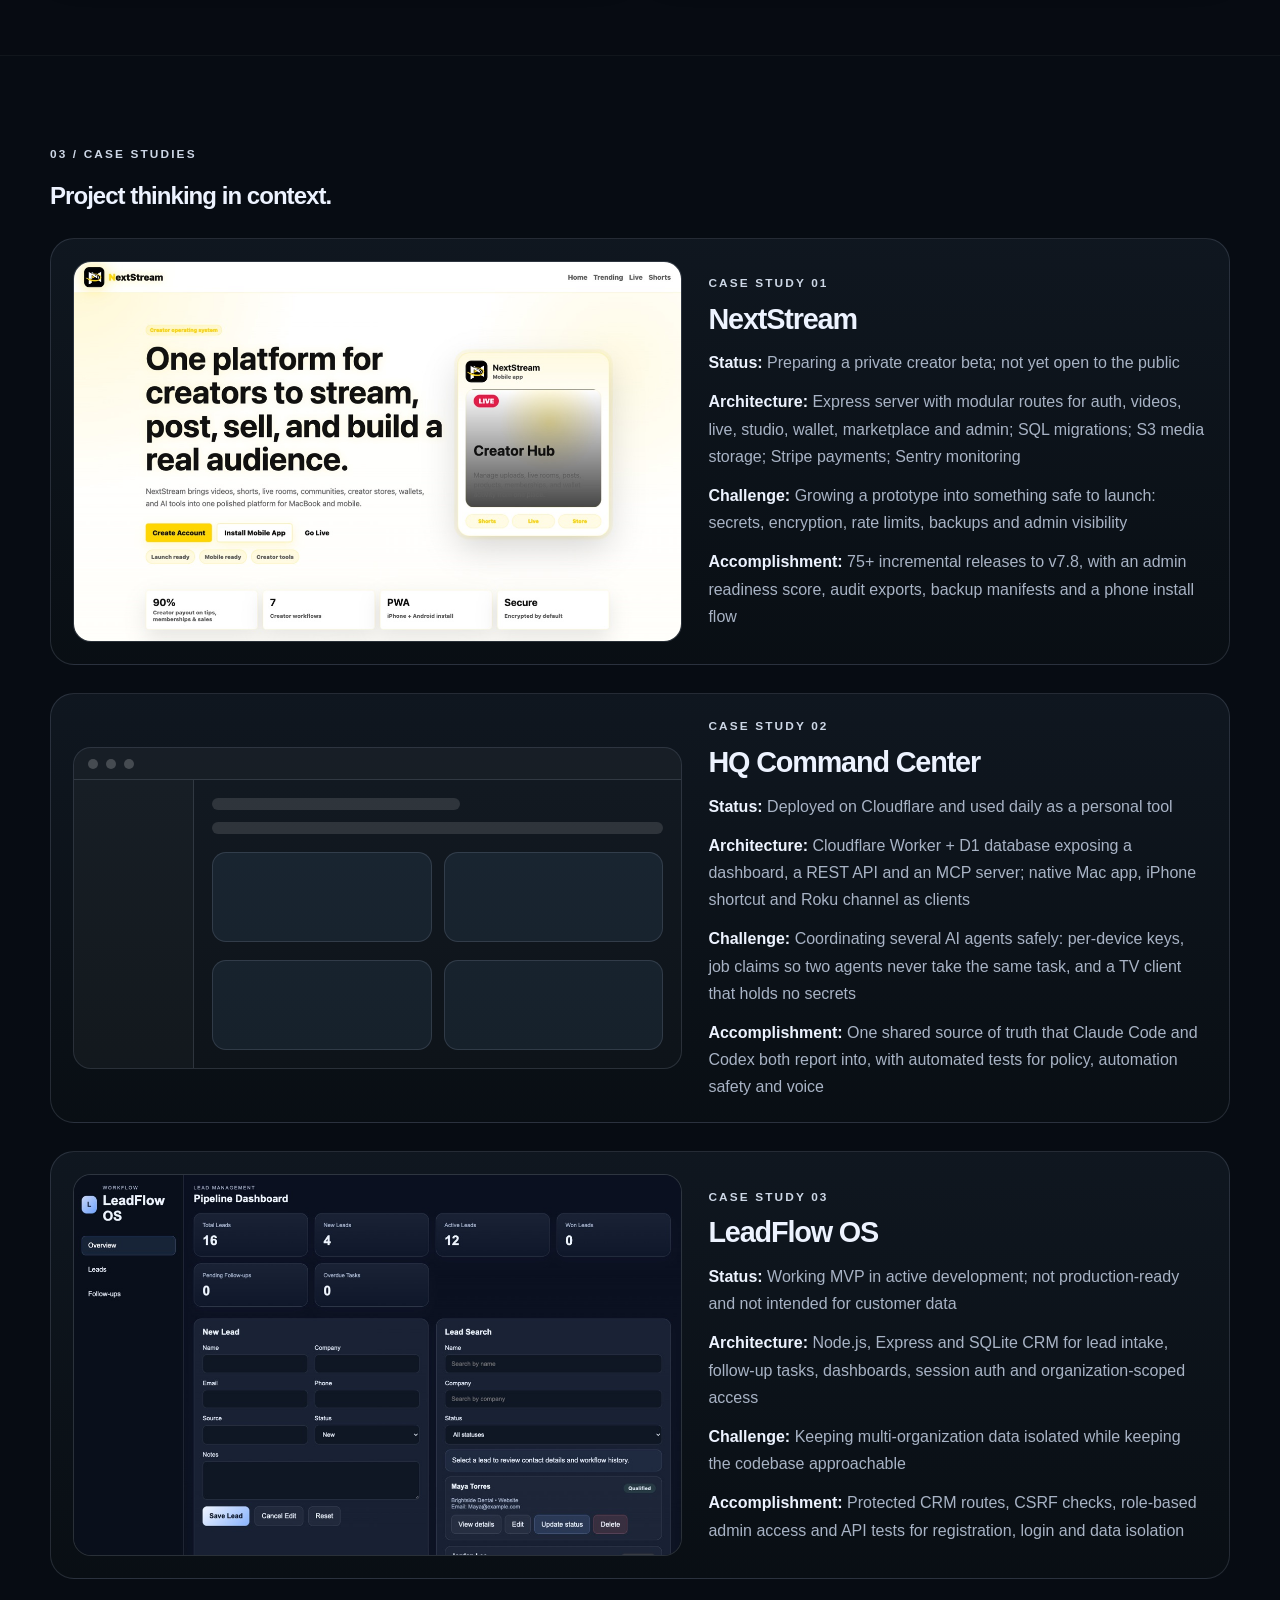
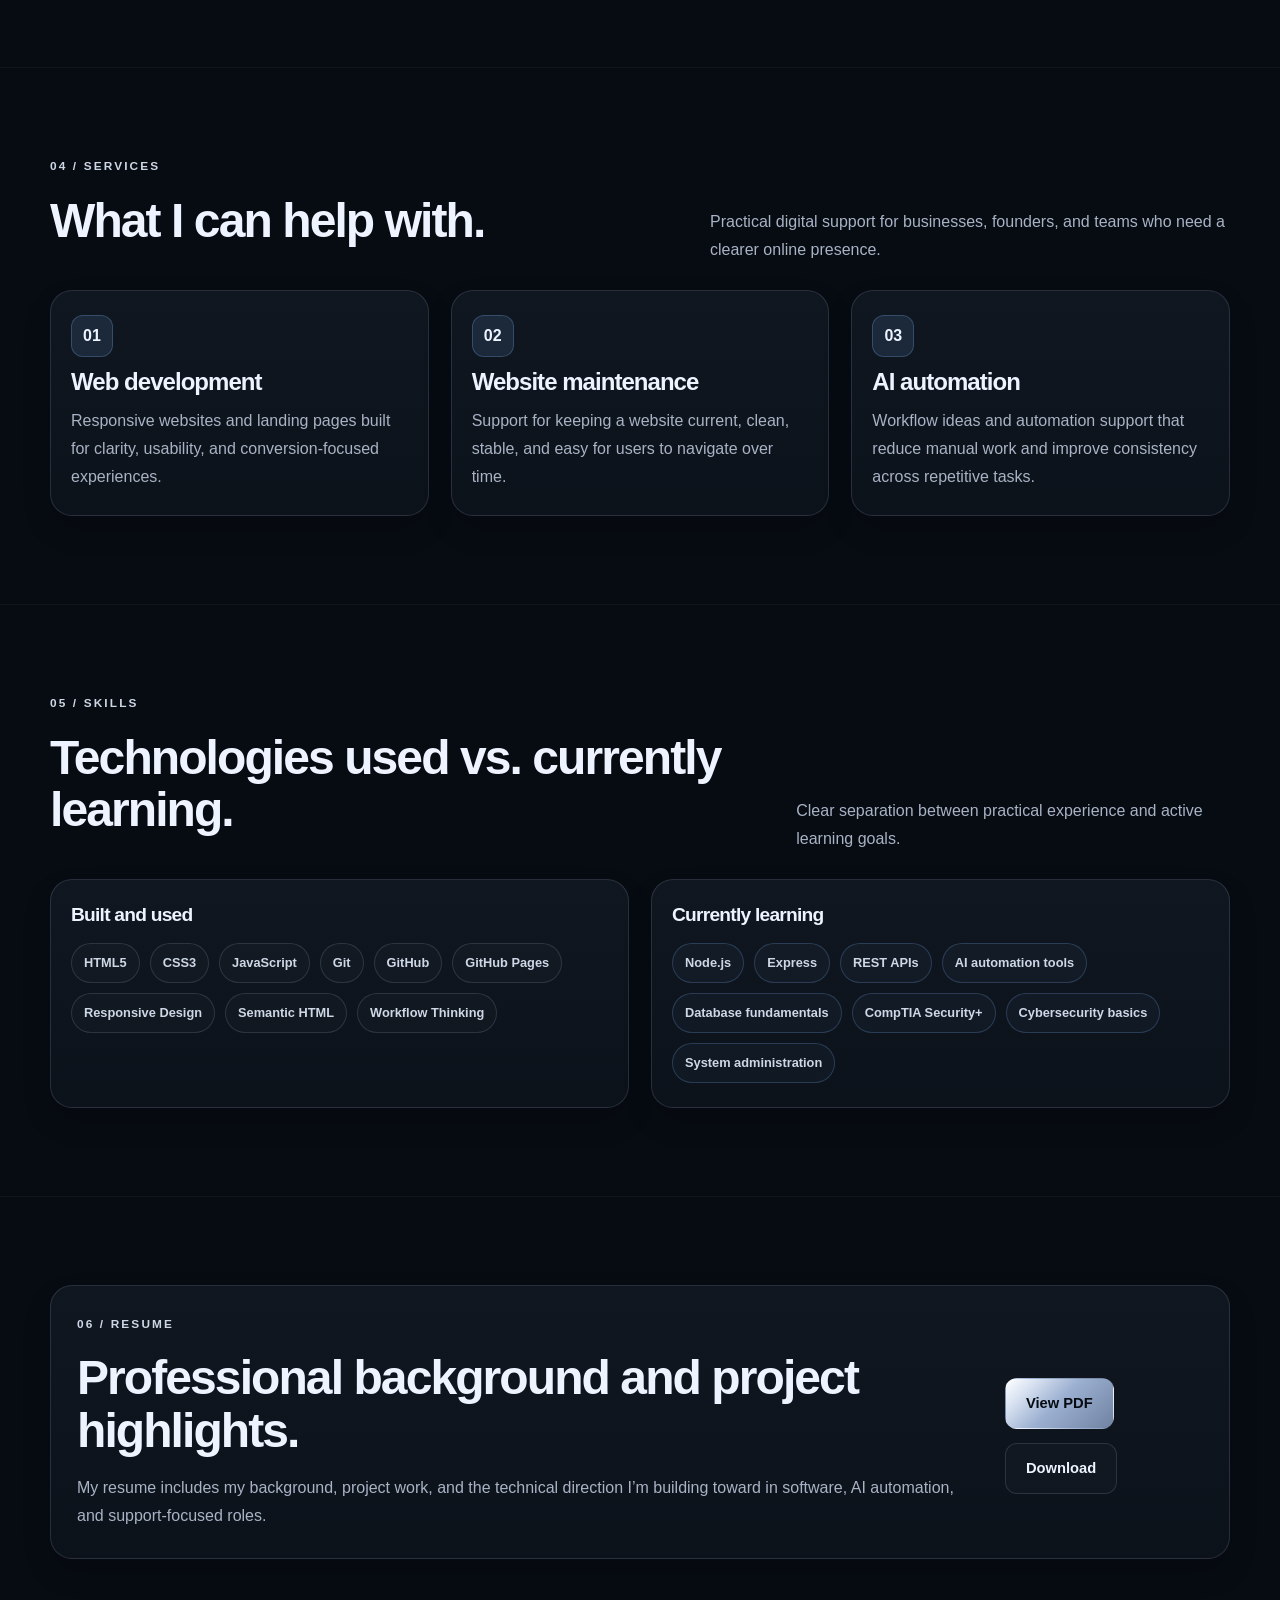
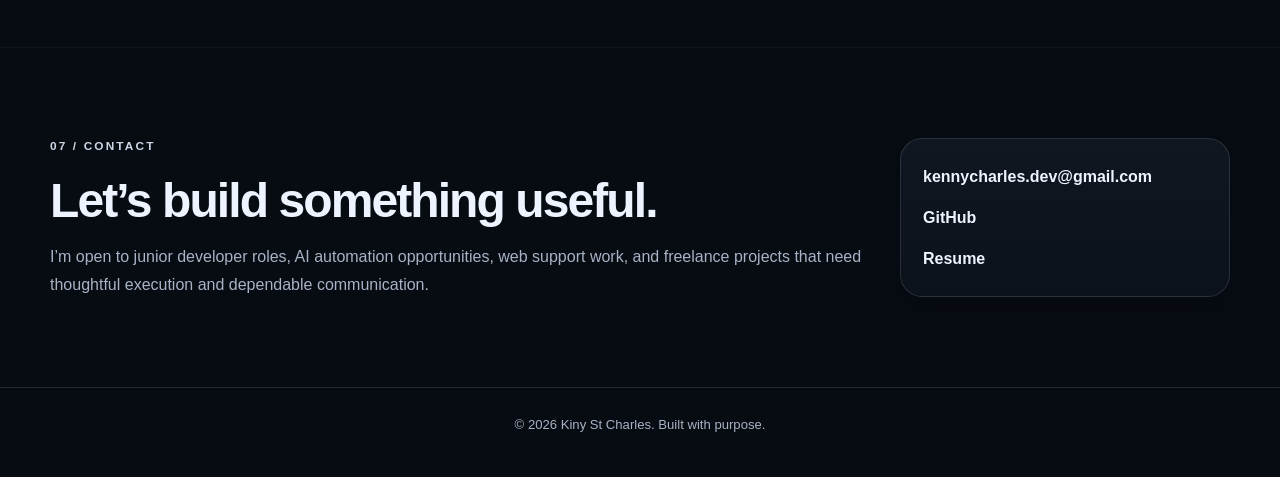
==== commit 0e7a30d6: "Refresh portfolio projects: NextStream, HQ Command Center, LeadFlow OS Promote NextStream to a featu" ====
--- a/index.html
+++ b/index.html
@@ -150,10 +150,94 @@
           <p class="eyebrow">02 / Featured work</p>
           <div class="section-heading reveal">
             <h2>Selected projects.</h2>
-            <p>Focused on portfolio quality, product thinking, and practical digital builds.</p>
+            <p>Full-stack products, AI tooling and practical builds, labeled honestly by status.</p>
           </div>
 
           <div class="project-grid">
+            <article class="project-card reveal">
+              <div class="project-thumb nextstream-thumb has-shot" aria-hidden="true"></div>
+              <div class="project-body">
+                <div class="project-header">
+                  <h3>NextStream</h3>
+                  <span class="status-badge status-mvp">Private beta prep</span>
+                </div>
+                <p>
+                  A full-stack video platform for creators: uploads, live streams, shorts, messaging, a creator studio,
+                  tips and a marketplace, installable on phones as a PWA.
+                </p>
+                <div class="meta-row">
+                  <span>Node.js</span>
+                  <span>Express</span>
+                  <span>Stripe</span>
+                  <span>AWS S3</span>
+                  <span>Claude API</span>
+                </div>
+                <ul class="feature-list">
+                  <li>Accounts, creator uploads, live, shorts, community and messaging</li>
+                  <li>Wallet, tips, payouts and marketplace with Stripe</li>
+                  <li>Admin dashboard with health checks, audit log and backups</li>
+                  <li>Encryption layer, rate limiting and private-access gating</li>
+                </ul>
+              </div>
+            </article>
+
+            <article class="project-card reveal">
+              <div class="project-thumb hq-thumb" aria-hidden="true"></div>
+              <div class="project-body">
+                <div class="project-header">
+                  <h3>HQ Command Center</h3>
+                  <span class="status-badge status-live">Deployed · personal use</span>
+                </div>
+                <p>
+                  An AI command center that tracks several businesses in one place and lets AI coding agents claim
+                  work, report progress and log decisions through MCP.
+                </p>
+                <div class="meta-row">
+                  <span>Cloudflare Workers</span>
+                  <span>D1</span>
+                  <span>MCP</span>
+                  <span>Claude API</span>
+                  <span>Swift</span>
+                  <span>BrightScript</span>
+                </div>
+                <ul class="feature-list">
+                  <li>Web dashboard for projects, tasks, agents, inbox and activity</li>
+                  <li>MCP server used by Claude Code, Codex and chat assistants</li>
+                  <li>Voice assistant via a Mac menu-bar app and iPhone shortcut</li>
+                  <li>Roku TV channel showing a live dashboard through a local relay</li>
+                </ul>
+              </div>
+            </article>
+
+            <article class="project-card reveal">
+              <div class="project-thumb leadflow-thumb has-shot" aria-hidden="true"></div>
+              <div class="project-body">
+                <div class="project-header">
+                  <h3>LeadFlow OS</h3>
+                  <span class="status-badge status-mvp">Working MVP</span>
+                </div>
+                <p>
+                  A CRM MVP for lead tracking, follow-up tasks, session-based authentication and organization-scoped
+                  dashboards.
+                </p>
+                <div class="meta-row">
+                  <span>Node.js</span>
+                  <span>Express</span>
+                  <span>SQLite</span>
+                  <span>Session auth</span>
+                </div>
+                <ul class="feature-list">
+                  <li>Lead capture, filtering and status tracking</li>
+                  <li>Follow-up tasks with completion tracking</li>
+                  <li>CSRF-protected routes and hardened auth</li>
+                  <li>Org-scoped data access and dashboard metrics, covered by API tests</li>
+                </ul>
+                <div class="project-links">
+                  <a href="https://github.com/kennycharlesdev/leadflow-os" target="_blank" rel="noopener noreferrer">GitHub repo</a>
+                </div>
+              </div>
+            </article>
+
             <article class="project-card reveal">
               <div class="project-thumb portfolio-thumb" aria-hidden="true"></div>
               <div class="project-body">
@@ -162,70 +246,23 @@
                   <span class="status-badge status-live">Live</span>
                 </div>
                 <p>
-                  A premium portfolio designed to communicate technical skills, project thinking, and service value to
+                  This site: a fast, dependency-free portfolio built to show projects, services and resume clearly to
                   recruiters and clients.
                 </p>
                 <div class="meta-row">
                   <span>HTML</span>
                   <span>CSS</span>
                   <span>JavaScript</span>
+                  <span>GitHub Pages</span>
                 </div>
                 <ul class="feature-list">
-                  <li>Responsive and accessibility-focused layout</li>
+                  <li>Responsive, accessibility-focused layout</li>
                   <li>Recruiter-friendly positioning and CTAs</li>
-                  <li>Streamlined resume and contact access</li>
-                </ul>
-              </div>
-            </article>
-
-            <article class="project-card reveal">
-              <div class="project-thumb leadflow-thumb" aria-hidden="true"></div>
-              <div class="project-body">
-                <div class="project-header">
-                  <h3>LeadFlow OS</h3>
-                  <span class="status-badge status-mvp">Working MVP — Active Development</span>
-                </div>
-                <p>
-                  A local CRM MVP for lead tracking, follow-up task management, session-based authentication, and organization-scoped workflow visibility.
-                </p>
-                <div class="meta-row">
-                  <span>Node.js</span>
-                  <span>Express</span>
-                  <span>SQLite</span>
-                  <span>Session auth</span>
-                </div>
-                <ul class="feature-list">
-                  <li>Lead capture, filtering, and status tracking</li>
-                  <li>Follow-up tasks with completion tracking</li>
-                  <li>Registration, login, and CSRF-protected CRM routes</li>
-                  <li>Organization-scoped data access with automated API tests</li>
+                  <li>Direct resume and contact access</li>
                 </ul>
                 <div class="project-links">
-                  <a href="https://github.com/kennycharlesdev/leadflow-os" target="_blank" rel="noopener noreferrer">GitHub repo</a>
-                </div>
-              </div>
-            </article>
-
-            <article class="project-card reveal">
-              <div class="project-thumb nextstream-thumb" aria-hidden="true"></div>
-              <div class="project-body">
-                <div class="project-header">
-                  <h3>NextStream</h3>
-                  <span class="status-badge status-learning">Learning</span>
-                </div>
-                <p>
-                  A practical learning project focused on media application structure, user flows, and front-end/backend exploration.
-                </p>
-                <div class="meta-row">
-                  <span>JavaScript</span>
-                  <span>Node.js</span>
-                  <span>API concepts</span>
-                </div>
-                <ul class="feature-list">
-                  <li>UI and user journey exploration</li>
-                  <li>Backend architecture learning</li>
-                  <li>Build practice for scalable app thinking</li>
-                </ul>
+                  <a href="https://github.com/kennycharlesdev/my-portfolio" target="_blank" rel="noopener noreferrer">GitHub repo</a>
+                </div>
               </div>
             </article>
           </div>
@@ -238,7 +275,23 @@
           <h2>Project thinking in context.</h2>
 
           <article class="case-study reveal">
-            <div class="case-media portfolio-demo" aria-label="Portfolio V3 preview mockup">
+            <div class="case-media">
+              <img class="case-shot" src="assets/projects/nextstream.jpg" alt="NextStream home page with video feed" loading="lazy" />
+            </div>
+            <div class="case-copy">
+              <p class="eyebrow secondary">Case study 01</p>
+              <h3>NextStream</h3>
+              <ul class="detail-list">
+                <li><strong>Status:</strong> Preparing a private creator beta; not yet open to the public</li>
+                <li><strong>Architecture:</strong> Express server with modular routes for auth, videos, live, studio, wallet, marketplace and admin; SQL migrations; S3 media storage; Stripe payments; Sentry monitoring</li>
+                <li><strong>Challenge:</strong> Growing a prototype into something safe to launch: secrets, encryption, rate limits, backups and admin visibility</li>
+                <li><strong>Accomplishment:</strong> 75+ incremental releases to v7.8, with an admin readiness score, audit exports, backup manifests and a phone install flow</li>
+              </ul>
+            </div>
+          </article>
+
+          <article class="case-study reveal">
+            <div class="case-media" role="img" aria-label="Illustration of the HQ dashboard layout (the real one holds private business data)">
               <div class="browser-bar">
                 <span></span><span></span><span></span>
               </div>
@@ -247,41 +300,41 @@
                 <div class="browser-main">
                   <div class="browser-line short"></div>
                   <div class="browser-line"></div>
-                  <div class="browser-line"></div>
                   <div class="browser-card-row">
                     <div class="browser-card"></div>
                     <div class="browser-card"></div>
                   </div>
-                </div>
-              </div>
-            </div>
-            <div class="case-copy">
-              <p class="eyebrow secondary">Case study 01</p>
-              <h3>Portfolio V3</h3>
-              <ul class="detail-list">
-                <li><strong>Stack:</strong> HTML5, CSS3, JavaScript, GitHub Pages</li>
-                <li><strong>Architecture:</strong> Single-page portfolio with a clear hiring funnel, service positioning, and direct resume access</li>
-                <li><strong>Challenge:</strong> Creating a premium design without adding unnecessary visual clutter or performance drag</li>
-                <li><strong>Accomplishment:</strong> Improved the portfolio’s readability, navigation, recruiter focus, and downloadability for resume review</li>
-              </ul>
-            </div>
-          </article>
-
-          <article class="case-study reveal">
-            <div class="case-media leadflow-demo" aria-label="LeadFlow OS local demo placeholder">
-              <div class="placeholder-demo">
-                <span>Local demo placeholder</span>
-                <small>Screenshot pending — browser automation is not available in this runtime.</small>
+                  <div class="browser-card-row">
+                    <div class="browser-card"></div>
+                    <div class="browser-card"></div>
+                  </div>
+                </div>
               </div>
             </div>
             <div class="case-copy">
               <p class="eyebrow secondary">Case study 02</p>
+              <h3>HQ Command Center</h3>
+              <ul class="detail-list">
+                <li><strong>Status:</strong> Deployed on Cloudflare and used daily as a personal tool</li>
+                <li><strong>Architecture:</strong> Cloudflare Worker + D1 database exposing a dashboard, a REST API and an MCP server; native Mac app, iPhone shortcut and Roku channel as clients</li>
+                <li><strong>Challenge:</strong> Coordinating several AI agents safely: per-device keys, job claims so two agents never take the same task, and a TV client that holds no secrets</li>
+                <li><strong>Accomplishment:</strong> One shared source of truth that Claude Code and Codex both report into, with automated tests for policy, automation safety and voice</li>
+              </ul>
+            </div>
+          </article>
+
+          <article class="case-study reveal">
+            <div class="case-media">
+              <img class="case-shot" src="assets/projects/leadflow.jpg" alt="LeadFlow OS CRM dashboard" loading="lazy" />
+            </div>
+            <div class="case-copy">
+              <p class="eyebrow secondary">Case study 03</p>
               <h3>LeadFlow OS</h3>
               <ul class="detail-list">
-                <li><strong>Status:</strong> Working MVP — active development; not production-ready and not intended for customer data</li>
-                <li><strong>Architecture:</strong> Node.js, Express, and SQLite CRM for lead intake, follow-up tasks, dashboards, session auth, and organization-scoped access</li>
-                <li><strong>Challenge:</strong> Preserving secure local auth and multi-organization routing while keeping the app approachable for a beginner learning workflow</li>
-                <li><strong>Accomplishment:</strong> Verified protected CRM routes, CSRF checks, role-based admin access, and automated API tests around registration, login, and data isolation</li>
+                <li><strong>Status:</strong> Working MVP in active development; not production-ready and not intended for customer data</li>
+                <li><strong>Architecture:</strong> Node.js, Express and SQLite CRM for lead intake, follow-up tasks, dashboards, session auth and organization-scoped access</li>
+                <li><strong>Challenge:</strong> Keeping multi-organization data isolated while keeping the codebase approachable</li>
+                <li><strong>Accomplishment:</strong> Protected CRM routes, CSRF checks, role-based admin access and API tests for registration, login and data isolation</li>
               </ul>
             </div>
           </article>
--- a/style.css
+++ b/style.css
@@ -356,7 +356,7 @@
 
 .project-grid {
   display: grid;
-  grid-template-columns: repeat(3, minmax(0, 1fr));
+  grid-template-columns: repeat(2, minmax(0, 1fr));
   gap: 22px;
   margin-top: 26px;
 }
@@ -393,6 +393,39 @@
   background:
     linear-gradient(180deg, rgba(9,14,20,0.28), rgba(9,14,20,0.15)),
     linear-gradient(135deg, rgba(255,255,255,0.08), rgba(127, 183, 255, 0.12));
+}
+
+.nextstream-thumb.has-shot,
+.leadflow-thumb.has-shot {
+  background-size: cover;
+  background-position: top left;
+}
+
+.nextstream-thumb.has-shot {
+  background-image:
+    linear-gradient(180deg, rgba(9,14,20,0) 55%, rgba(9,14,20,0.55)),
+    url("assets/projects/nextstream.jpg");
+}
+
+.leadflow-thumb.has-shot {
+  background-image:
+    linear-gradient(180deg, rgba(9,14,20,0) 55%, rgba(9,14,20,0.55)),
+    url("assets/projects/leadflow.jpg");
+}
+
+.hq-thumb {
+  background:
+    linear-gradient(180deg, rgba(9,14,20,0.28), rgba(9,14,20,0.15)),
+    linear-gradient(135deg, rgba(255,255,255,0.1), rgba(94, 201, 141, 0.14));
+}
+
+.case-shot {
+  display: block;
+  width: 100%;
+  height: 100%;
+  min-height: 260px;
+  object-fit: cover;
+  object-position: top left;
 }
 
 .project-body {
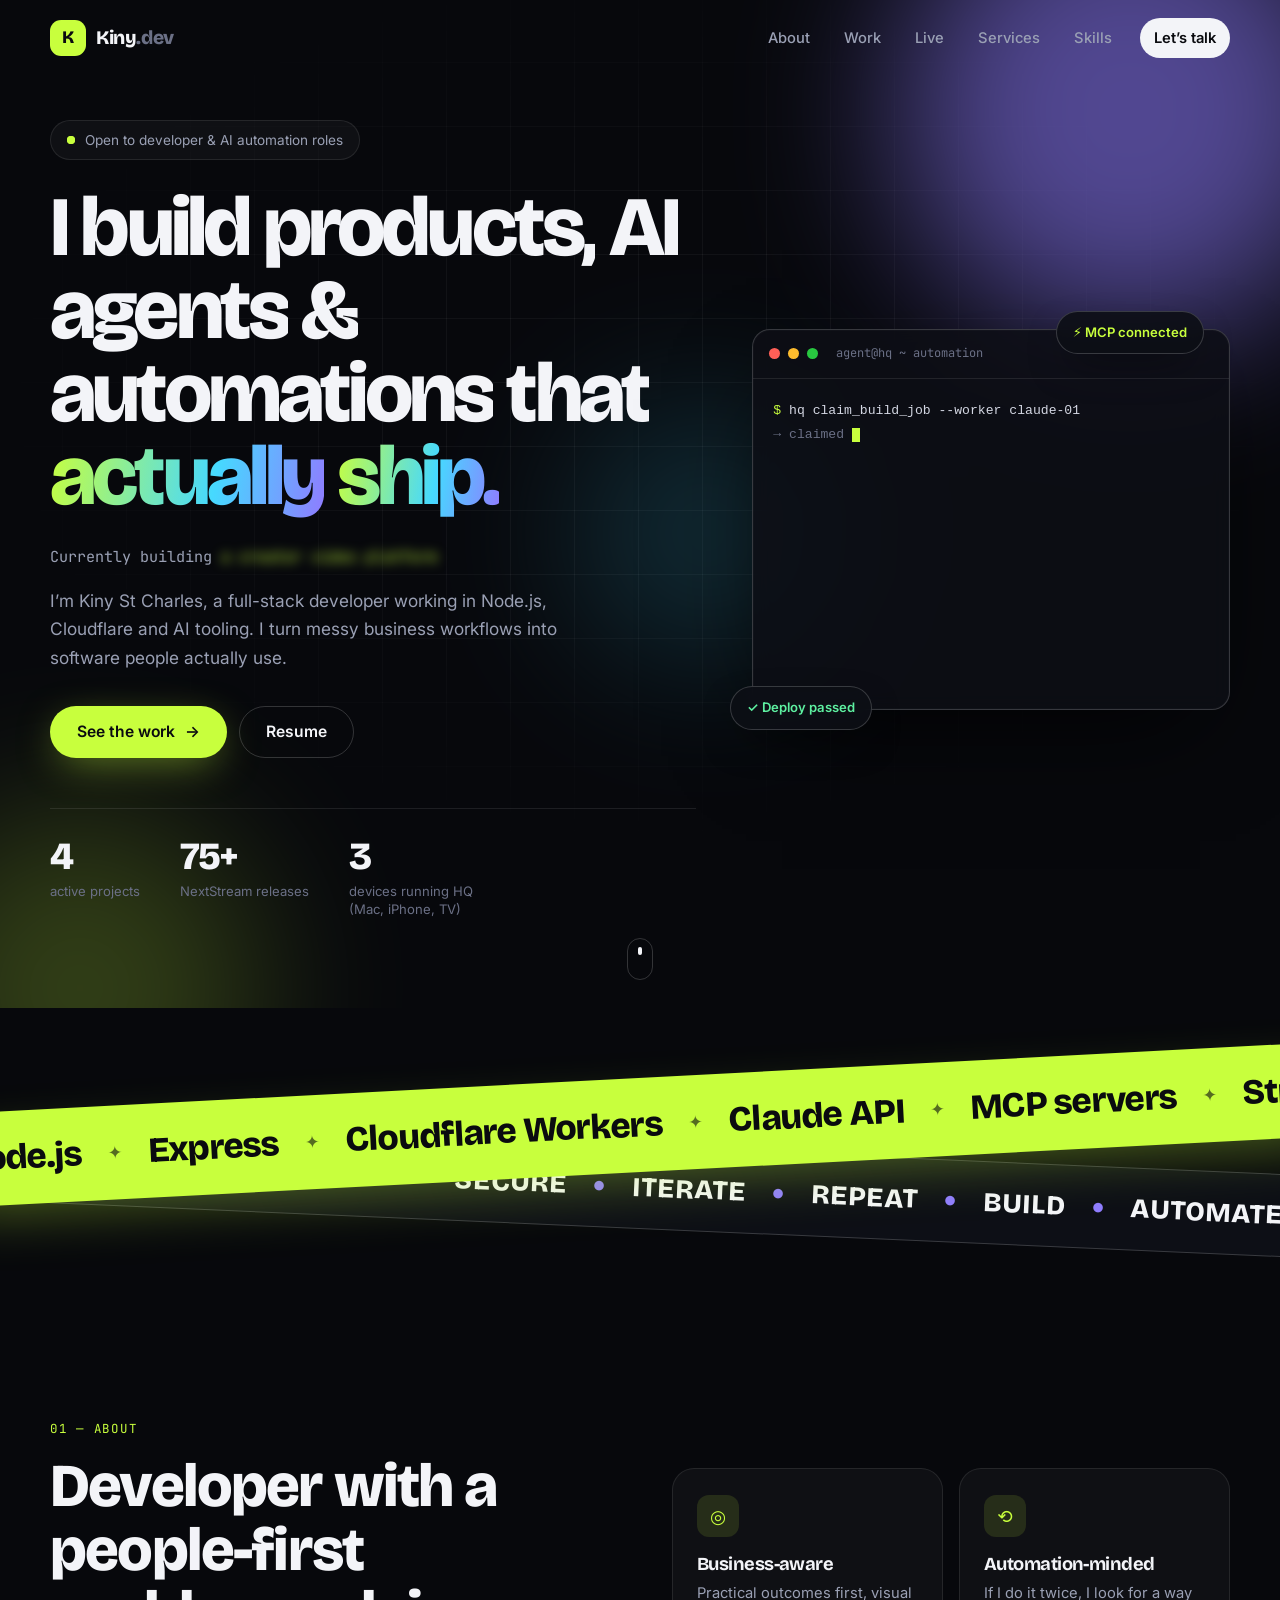
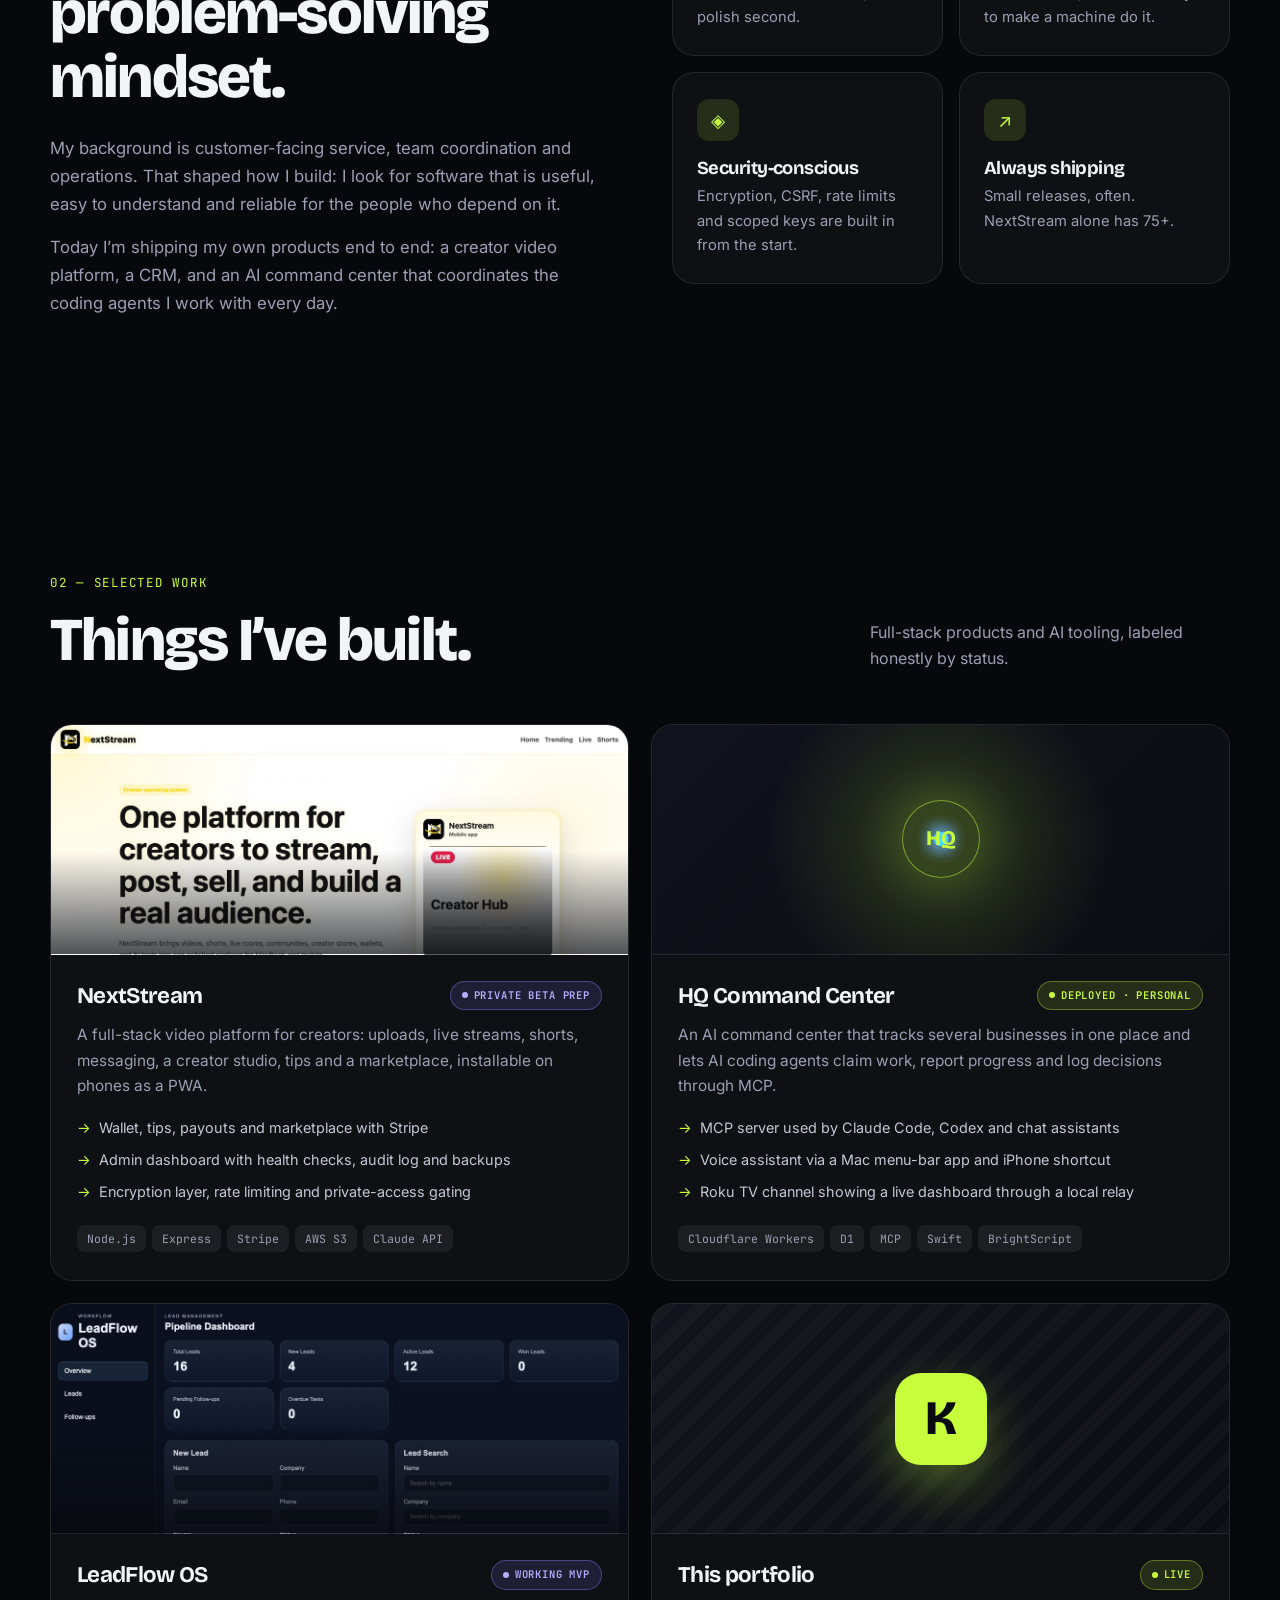
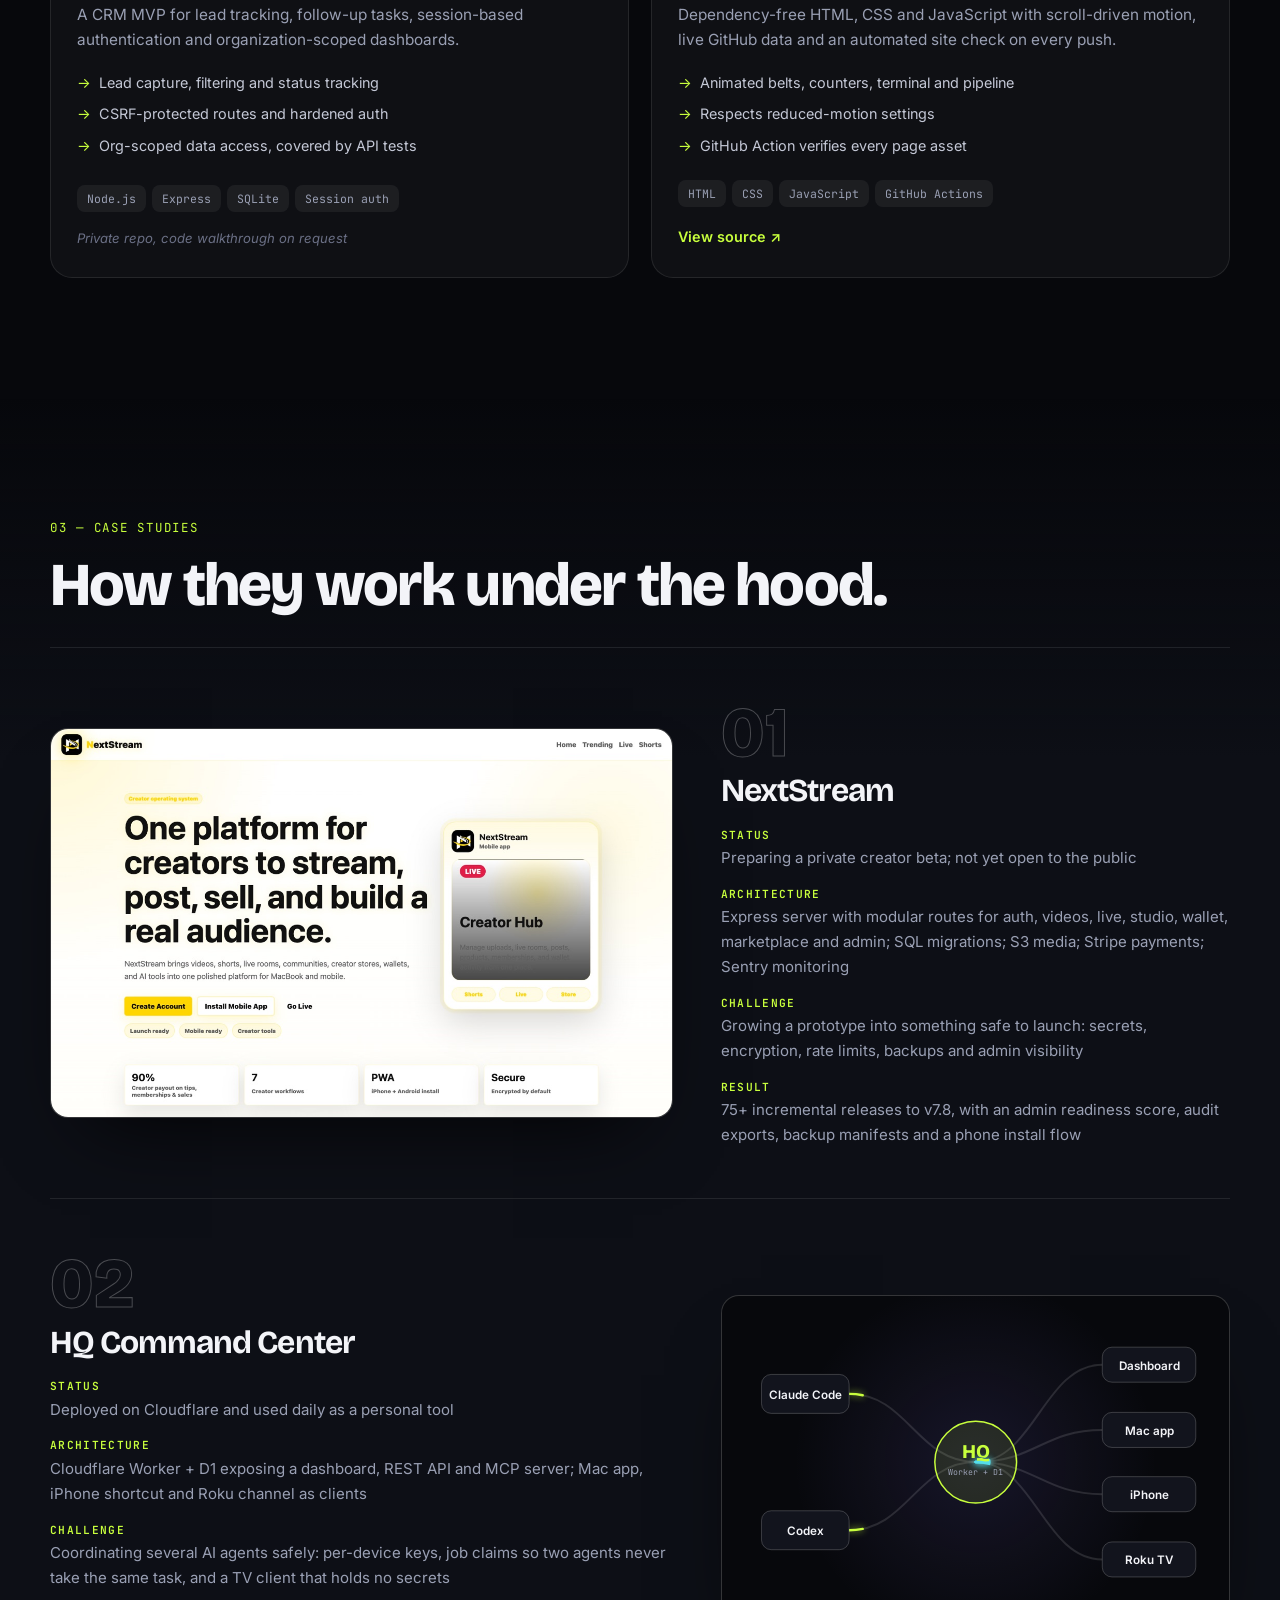
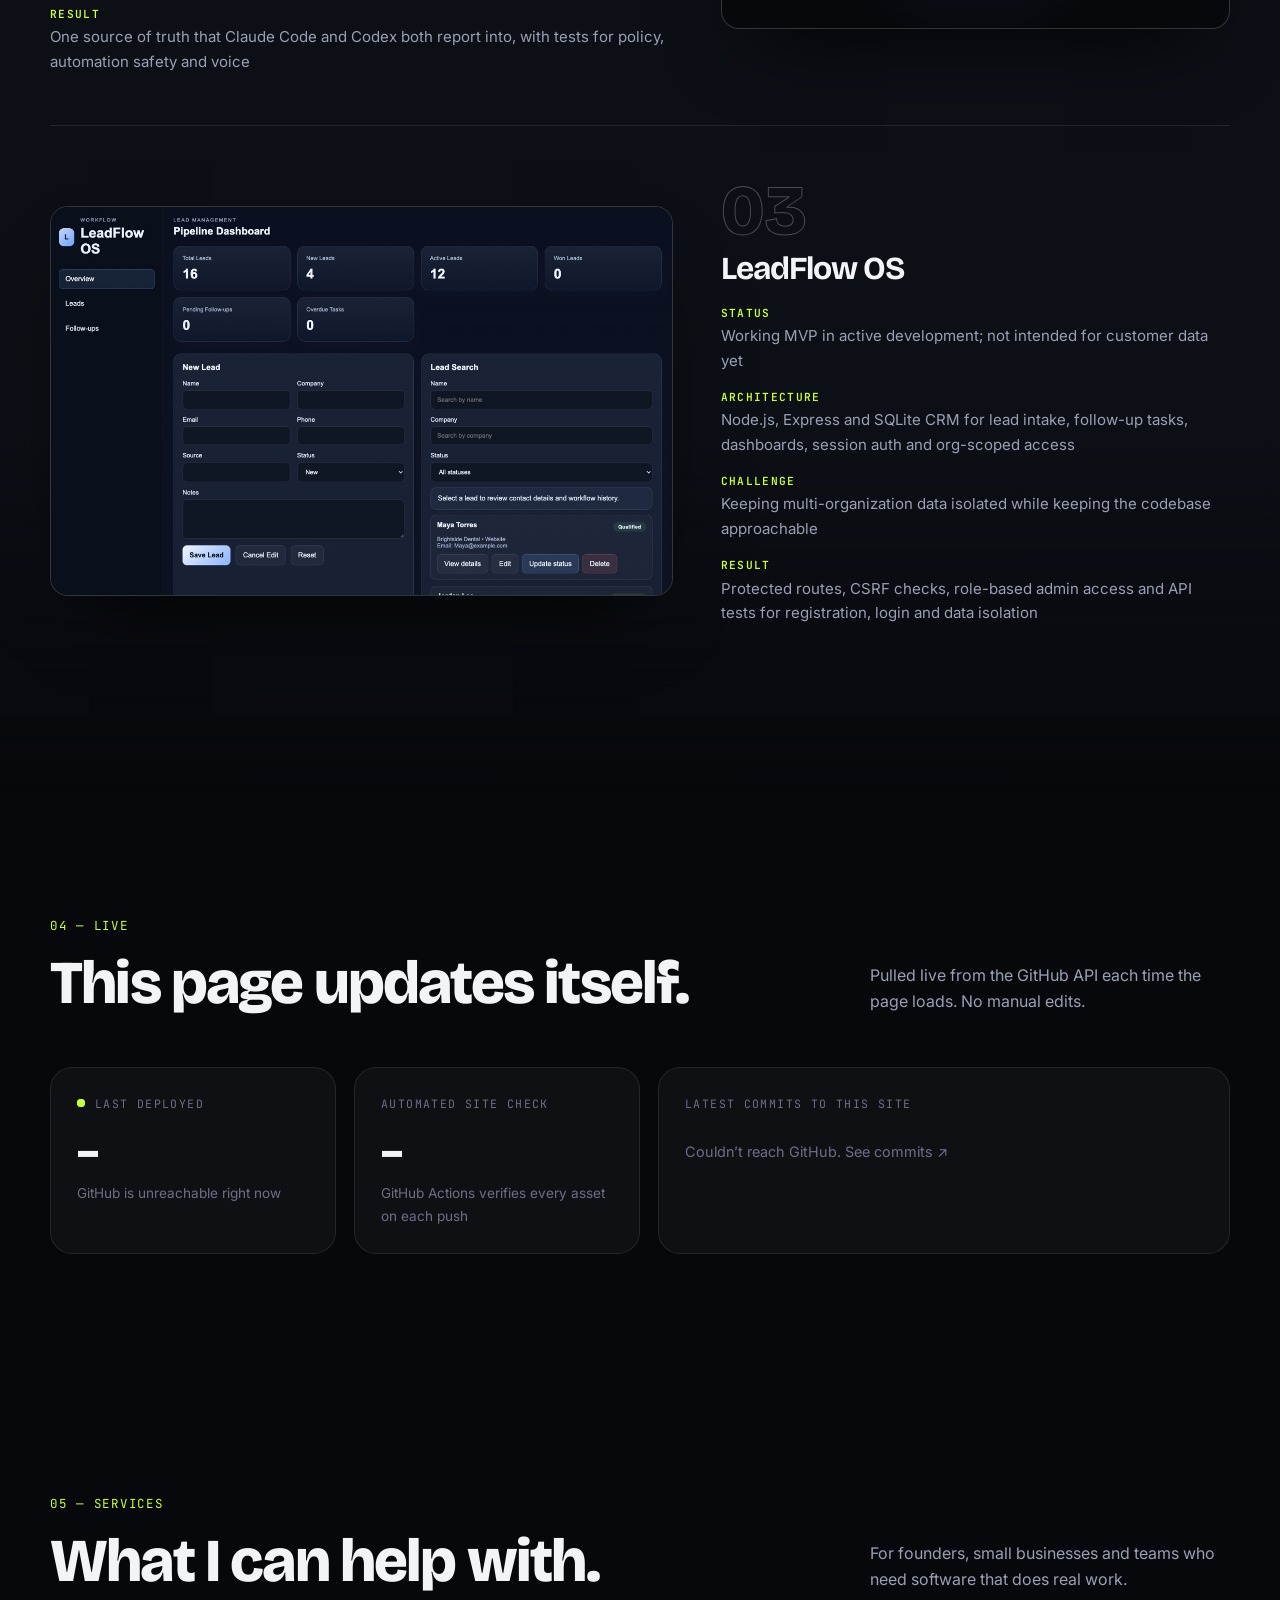
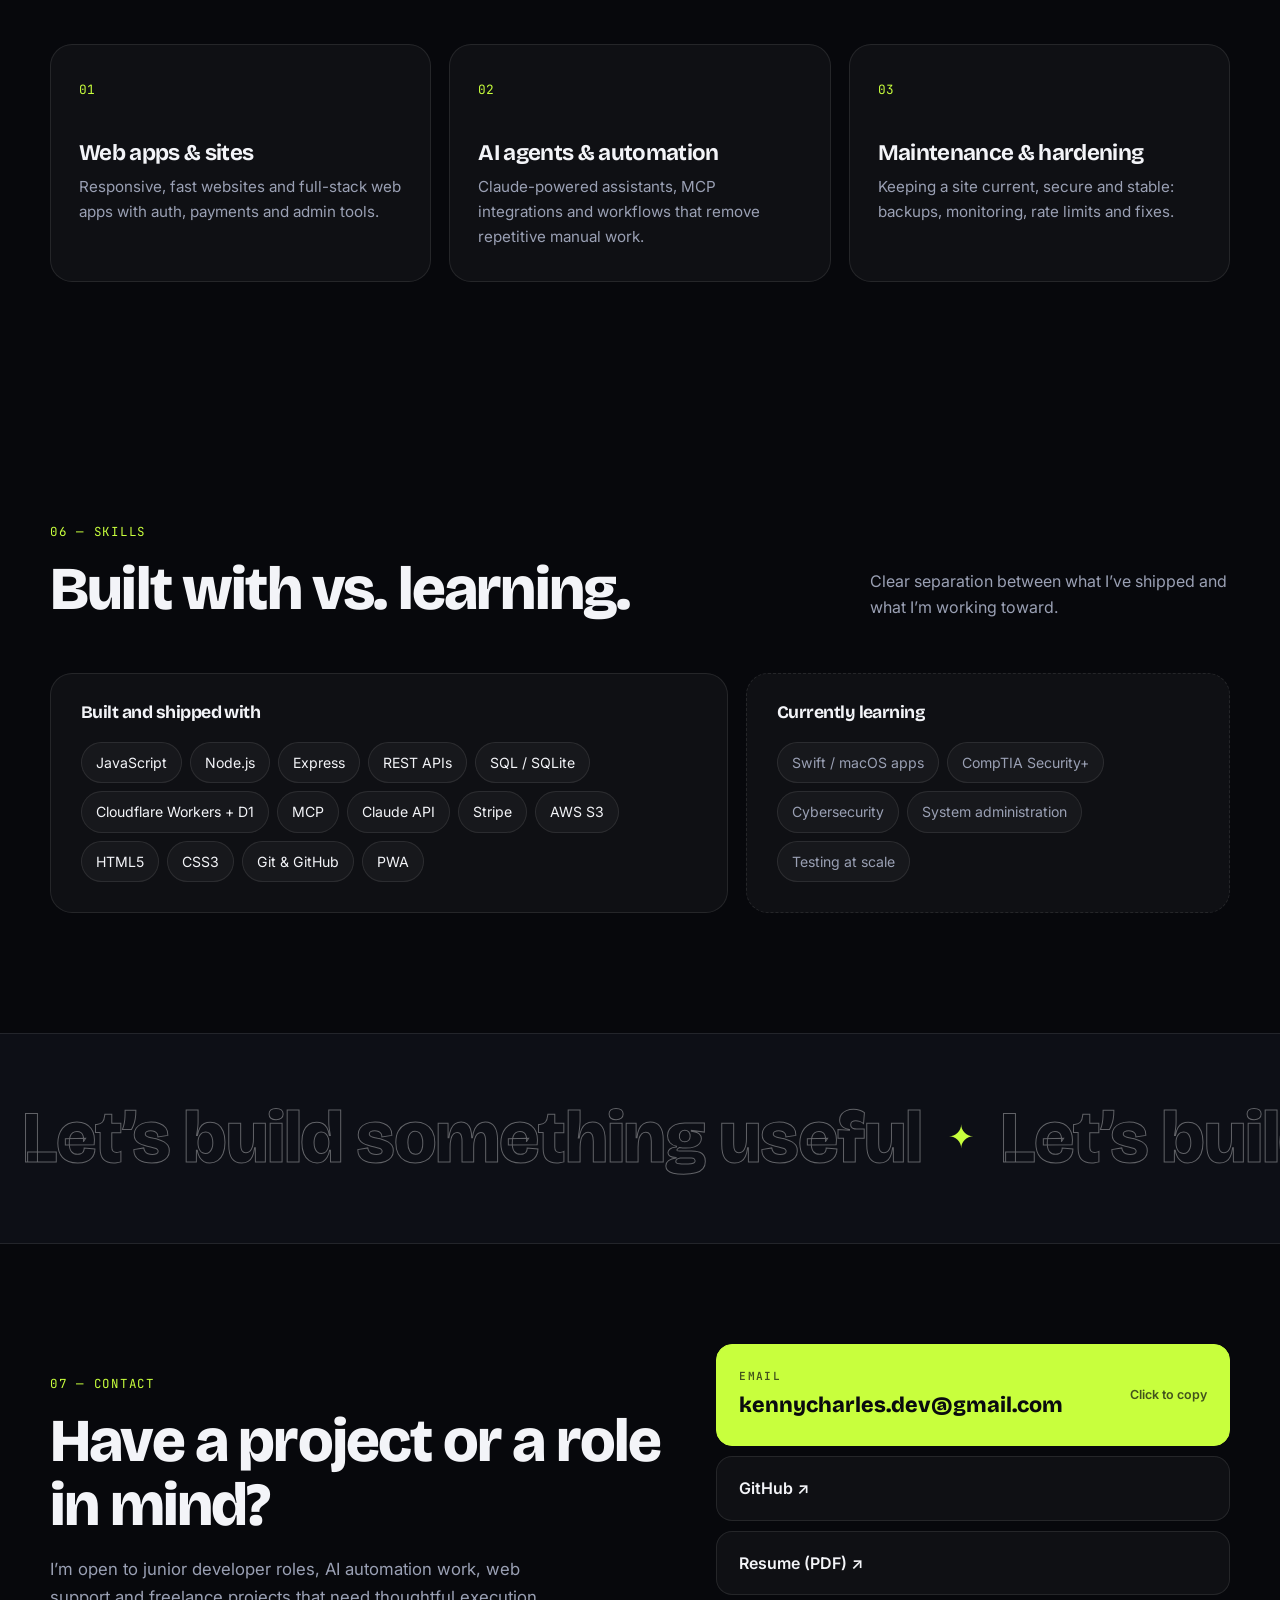
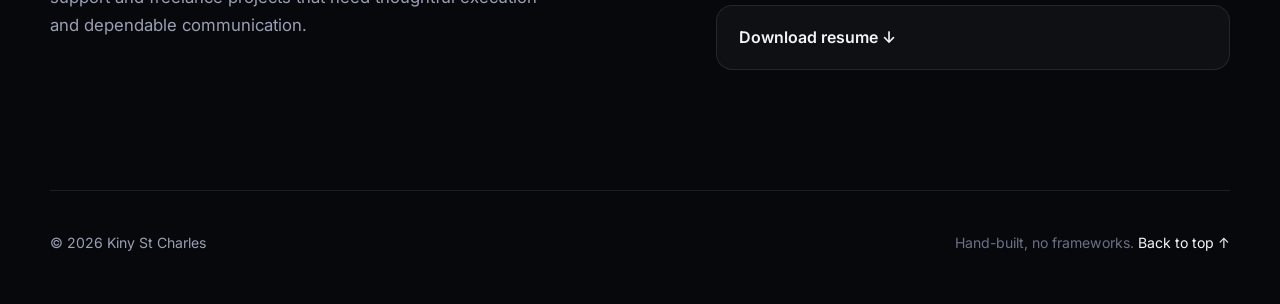
==== commit 77fddcd1: "Portfolio V4 redesign: animation belts, motion and live GitHub data New visual design with crossing " ====
--- a/index.html
+++ b/index.html
@@ -1,4 +1,3 @@
-
 <!DOCTYPE html>
 <html lang="en">
   <head>
@@ -6,156 +5,205 @@
     <meta name="viewport" content="width=device-width, initial-scale=1.0" />
     <meta
       name="description"
-      content="Kiny St Charles builds modern web experiences, AI automation workflows, and practical software solutions for teams and small businesses."
+      content="Kiny St Charles builds full-stack products, AI agents and automations: NextStream, HQ Command Center and LeadFlow OS."
     />
-    <meta name="keywords" content="Kiny St Charles, software developer, AI automation, web development, technical support, SaaS, portfolio" />
-    <meta property="og:title" content="Kiny St Charles | Software Developer & AI Automation Specialist" />
-    <meta
-      property="og:description"
-      content="Building practical web experiences, automation workflows, and digital tools that support business growth."
-    />
+    <meta name="keywords" content="Kiny St Charles, software developer, AI automation, MCP, full-stack, Node.js, portfolio" />
+    <meta property="og:title" content="Kiny St Charles | Full-stack Developer & AI Automation" />
+    <meta property="og:description" content="Full-stack products, AI agents and automations that actually ship." />
     <meta property="og:type" content="website" />
     <meta property="og:url" content="https://kennycharlesdev.github.io/my-portfolio/" />
-    <meta name="theme-color" content="#080b12" />
+    <meta property="og:image" content="https://kennycharlesdev.github.io/my-portfolio/assets/projects/nextstream.jpg" />
+    <meta name="theme-color" content="#07080c" />
     <meta name="twitter:card" content="summary_large_image" />
-    <meta name="twitter:title" content="Kiny St Charles | Software Developer & AI Automation Specialist" />
-    <meta
-      name="twitter:description"
-      content="Developer portfolio focused on web development, AI automation, and practical digital systems."
+    <meta name="twitter:title" content="Kiny St Charles | Full-stack Developer & AI Automation" />
+    <meta name="twitter:description" content="Full-stack products, AI agents and automations that actually ship." />
+    <title>Kiny St Charles | Full-stack Developer & AI Automation</title>
+    <link rel="canonical" href="https://kennycharlesdev.github.io/my-portfolio/" />
+    <link rel="preconnect" href="https://fonts.googleapis.com" />
+    <link rel="preconnect" href="https://fonts.gstatic.com" crossorigin />
+    <link
+      href="https://fonts.googleapis.com/css2?family=Bricolage+Grotesque:opsz,wght@12..96,500;12..96,700;12..96,800&family=Inter:wght@400;500;600;700&family=JetBrains+Mono:wght@400;600&display=swap"
+      rel="stylesheet"
     />
-    <title>Kiny St Charles | Software Developer & AI Automation Specialist</title>
-    <link rel="canonical" href="https://kennycharlesdev.github.io/my-portfolio/" />
+    <script>document.documentElement.classList.add("js");</script>
     <link rel="stylesheet" href="style.css" />
     <script src="script.js" defer></script>
   </head>
   <body>
+    <div class="scroll-progress" aria-hidden="true"><span></span></div>
+    <div class="cursor-glow" aria-hidden="true"></div>
+
     <header class="site-header">
-      <nav class="navbar" aria-label="Main navigation">
-        <a href="#home" class="logo" aria-label="Kiny St Charles home">KIN<span>Y.</span></a>
-
-        <button
-          class="menu-toggle"
-          type="button"
-          aria-label="Open navigation"
-          aria-expanded="false"
-          aria-controls="nav-links"
-        >
-          ☰
+      <nav class="navbar container" aria-label="Main navigation">
+        <a href="#home" class="logo" aria-label="Kiny St Charles home">
+          <span class="logo-mark">K</span><span class="logo-text">Kiny<span>.dev</span></span>
+        </a>
+
+        <button class="menu-toggle" type="button" aria-label="Open navigation" aria-expanded="false" aria-controls="nav-links">
+          <span></span><span></span>
         </button>
 
         <ul class="nav-links" id="nav-links">
-          <li><a href="#home">Home</a></li>
           <li><a href="#about">About</a></li>
-          <li><a href="#projects">Projects</a></li>
+          <li><a href="#projects">Work</a></li>
+          <li><a href="#live">Live</a></li>
           <li><a href="#services">Services</a></li>
           <li><a href="#skills">Skills</a></li>
-          <li><a href="#resume">Resume</a></li>
-          <li><a href="#contact">Contact</a></li>
+          <li><a href="#contact" class="nav-cta">Let’s talk</a></li>
         </ul>
       </nav>
     </header>
 
     <main>
+      <!-- ============ HERO ============ -->
       <section id="home" class="hero">
+        <div class="hero-bg" aria-hidden="true">
+          <div class="grid-lines"></div>
+          <div class="orb orb-a"></div>
+          <div class="orb orb-b"></div>
+          <div class="orb orb-c"></div>
+        </div>
+
         <div class="container hero-grid">
-          <div class="hero-copy reveal">
-            <p class="eyebrow">Software development • AI workflows • digital support</p>
-            <h1>Building practical digital systems that help people and businesses move faster.</h1>
-            <p class="hero-description">
-              I’m Kiny St Charles, a developer focused on building modern, accessible websites,
-              automation workflows, and useful tools that simplify operations and improve user experience.
+          <div class="hero-copy">
+            <p class="status-pill reveal"><span class="pulse-dot"></span> Open to developer &amp; AI automation roles</p>
+            <h1 class="hero-title" data-split>
+              I build products, AI agents &amp; automations that actually ship.
+            </h1>
+            <p class="hero-rotator reveal">
+              Currently building
+              <span class="rotator" aria-live="polite">
+                <span class="rotator-word">a creator video platform</span>
+              </span>
             </p>
-            <div class="hero-actions">
-              <a href="#projects" class="btn btn-primary">View projects</a>
-              <a href="#services" class="btn btn-secondary">Explore services</a>
-              <a
-                href="assets/resume/Kiny_St_Charles_Tech_Resume.pdf"
-                class="btn btn-ghost"
-                target="_blank"
-                rel="noopener noreferrer"
-              >
-                View resume
-              </a>
-            </div>
-            <ul class="quick-points" aria-label="Professional strengths">
-              <li>Frontend development</li>
-              <li>AI workflow thinking</li>
-              <li>Responsive UX design</li>
+            <p class="hero-description reveal">
+              I’m Kiny St Charles, a full-stack developer working in Node.js, Cloudflare and AI tooling. I turn messy
+              business workflows into software people actually use.
+            </p>
+            <div class="hero-actions reveal">
+              <a href="#projects" class="btn btn-primary magnetic">See the work <span aria-hidden="true">→</span></a>
+              <a href="assets/resume/Kiny_St_Charles_Tech_Resume.pdf" class="btn btn-ghost magnetic" target="_blank" rel="noopener noreferrer">Resume</a>
+            </div>
+
+            <dl class="stats reveal">
+              <div>
+                <dt><span class="count" data-to="4">0</span></dt>
+                <dd>active projects</dd>
+              </div>
+              <div>
+                <dt><span class="count" data-to="75">0</span>+</dt>
+                <dd>NextStream releases</dd>
+              </div>
+              <div>
+                <dt><span class="count" data-to="3">0</span></dt>
+                <dd>devices running HQ<br />(Mac, iPhone, TV)</dd>
+              </div>
+            </dl>
+          </div>
+
+          <div class="hero-visual reveal">
+            <div class="terminal tilt">
+              <div class="terminal-bar">
+                <span></span><span></span><span></span>
+                <p>agent@hq ~ automation</p>
+              </div>
+              <pre class="terminal-body" aria-label="Animated terminal showing an AI agent reporting work to HQ"><code id="terminal-code"></code><span class="caret"></span></pre>
+            </div>
+            <div class="float-chip chip-a">⚡ MCP connected</div>
+            <div class="float-chip chip-b">✓ Deploy passed</div>
+          </div>
+        </div>
+
+        <a href="#about" class="scroll-cue" aria-label="Scroll to about"><span></span></a>
+      </section>
+
+      <!-- ============ ANIMATION BELT ============ -->
+      <section class="belts" aria-label="Skills and focus areas">
+        <div class="belt belt-a">
+          <div class="belt-track">
+            <ul class="belt-group">
+              <li>Node.js</li><li class="star">✦</li>
+              <li>Express</li><li class="star">✦</li>
+              <li>Cloudflare Workers</li><li class="star">✦</li>
+              <li>Claude API</li><li class="star">✦</li>
+              <li>MCP servers</li><li class="star">✦</li>
+              <li>Stripe</li><li class="star">✦</li>
+              <li>SQL</li><li class="star">✦</li>
+              <li>AWS S3</li><li class="star">✦</li>
+              <li>Swift</li><li class="star">✦</li>
+              <li>PWA</li><li class="star">✦</li>
             </ul>
           </div>
-
-          <div class="hero-panel reveal">
-            <div class="panel-card panel-primary">
-              <span class="panel-label">Current focus</span>
-              <h2>Web apps, automation, and support-ready experiences.</h2>
-            </div>
-            <div class="panel-stack">
-              <div class="stack-pill">HTML</div>
-              <div class="stack-pill">CSS</div>
-              <div class="stack-pill">JavaScript</div>
-              <div class="stack-pill">GitHub</div>
-              <div class="stack-pill">AI workflows</div>
-              <div class="stack-pill">UX</div>
-            </div>
-          </div>
-        </div>
-      </section>
-
+        </div>
+        <div class="belt belt-b">
+          <div class="belt-track reverse">
+            <ul class="belt-group">
+              <li>Build</li><li class="star">●</li>
+              <li>Automate</li><li class="star">●</li>
+              <li>Ship</li><li class="star">●</li>
+              <li>Secure</li><li class="star">●</li>
+              <li>Iterate</li><li class="star">●</li>
+              <li>Repeat</li><li class="star">●</li>
+            </ul>
+          </div>
+        </div>
+      </section>
+
+      <!-- ============ ABOUT ============ -->
       <section id="about" class="section">
-        <div class="container">
-          <p class="eyebrow">01 / About</p>
-          <div class="about-layout">
-            <div class="about-copy reveal">
-              <h2>Developer with a people-first problem-solving mindset.</h2>
-              <p>
-                I’m building toward software engineering, AI automation, and technology support roles by combining
-                hands-on project work, clear communication, and practical experience in fast-moving environments.
-              </p>
-              <p>
-                My background includes customer-facing service, team coordination, and operational responsibility. That
-                experience shaped how I approach software: I look for solutions that are useful, easy to understand, and
-                reliable for the people who need them.
-              </p>
-              <p>
-                I enjoy creating clean user experiences, learning modern development workflows, and turning business
-                problems into simple digital tools. My interest is especially strong in web development, SaaS support,
-                AI-assisted productivity, and technical support work where empathy and execution matter.
-              </p>
-            </div>
-
-            <div class="value-grid reveal">
-              <article class="mini-card">
-                <h3>Business-aware</h3>
-                <p>I build with practical outcomes in mind, not just visual polish.</p>
-              </article>
-              <article class="mini-card">
-                <h3>Reliable</h3>
-                <p>I focus on clarity, consistency, and follow-through in every project.</p>
-              </article>
-              <article class="mini-card">
-                <h3>Service-minded</h3>
-                <p>I enjoy helping users, clients, and teams get more value from digital tools.</p>
-              </article>
-              <article class="mini-card">
-                <h3>Growth-focused</h3>
-                <p>I continue learning through hands-on builds, automation experiments, and real-world systems.</p>
-              </article>
-            </div>
-          </div>
-        </div>
-      </section>
-
+        <div class="container about-layout">
+          <div class="about-copy">
+            <p class="eyebrow reveal">01 — About</p>
+            <h2 class="reveal">Developer with a people-first problem-solving mindset.</h2>
+            <p class="reveal">
+              My background is customer-facing service, team coordination and operations. That shaped how I build: I
+              look for software that is useful, easy to understand and reliable for the people who depend on it.
+            </p>
+            <p class="reveal">
+              Today I’m shipping my own products end to end: a creator video platform, a CRM, and an AI command center
+              that coordinates the coding agents I work with every day.
+            </p>
+          </div>
+
+          <div class="value-grid">
+            <article class="mini-card reveal spotlight">
+              <span class="mini-icon">◎</span>
+              <h3>Business-aware</h3>
+              <p>Practical outcomes first, visual polish second.</p>
+            </article>
+            <article class="mini-card reveal spotlight">
+              <span class="mini-icon">⟲</span>
+              <h3>Automation-minded</h3>
+              <p>If I do it twice, I look for a way to make a machine do it.</p>
+            </article>
+            <article class="mini-card reveal spotlight">
+              <span class="mini-icon">◈</span>
+              <h3>Security-conscious</h3>
+              <p>Encryption, CSRF, rate limits and scoped keys are built in from the start.</p>
+            </article>
+            <article class="mini-card reveal spotlight">
+              <span class="mini-icon">↗</span>
+              <h3>Always shipping</h3>
+              <p>Small releases, often. NextStream alone has 75+.</p>
+            </article>
+          </div>
+        </div>
+      </section>
+
+      <!-- ============ PROJECTS ============ -->
       <section id="projects" class="section">
         <div class="container">
-          <p class="eyebrow">02 / Featured work</p>
-          <div class="section-heading reveal">
-            <h2>Selected projects.</h2>
-            <p>Full-stack products, AI tooling and practical builds, labeled honestly by status.</p>
+          <div class="section-heading">
+            <div>
+              <p class="eyebrow reveal">02 — Selected work</p>
+              <h2 class="reveal">Things I’ve built.</h2>
+            </div>
+            <p class="reveal">Full-stack products and AI tooling, labeled honestly by status.</p>
           </div>
 
           <div class="project-grid">
-            <article class="project-card reveal">
-              <div class="project-thumb nextstream-thumb has-shot" aria-hidden="true"></div>
+            <article class="project-card reveal spotlight tilt">
+              <div class="project-thumb has-shot" style="--shot: url('assets/projects/nextstream.jpg')" aria-hidden="true"></div>
               <div class="project-body">
                 <div class="project-header">
                   <h3>NextStream</h3>
@@ -165,52 +213,43 @@
                   A full-stack video platform for creators: uploads, live streams, shorts, messaging, a creator studio,
                   tips and a marketplace, installable on phones as a PWA.
                 </p>
-                <div class="meta-row">
-                  <span>Node.js</span>
-                  <span>Express</span>
-                  <span>Stripe</span>
-                  <span>AWS S3</span>
-                  <span>Claude API</span>
-                </div>
                 <ul class="feature-list">
-                  <li>Accounts, creator uploads, live, shorts, community and messaging</li>
                   <li>Wallet, tips, payouts and marketplace with Stripe</li>
                   <li>Admin dashboard with health checks, audit log and backups</li>
                   <li>Encryption layer, rate limiting and private-access gating</li>
                 </ul>
-              </div>
-            </article>
-
-            <article class="project-card reveal">
-              <div class="project-thumb hq-thumb" aria-hidden="true"></div>
+                <div class="meta-row">
+                  <span>Node.js</span><span>Express</span><span>Stripe</span><span>AWS S3</span><span>Claude API</span>
+                </div>
+              </div>
+            </article>
+
+            <article class="project-card reveal spotlight tilt">
+              <div class="project-thumb hq-thumb" aria-hidden="true">
+                <div class="thumb-nodes"><i></i><i></i><i></i><i></i></div>
+              </div>
               <div class="project-body">
                 <div class="project-header">
                   <h3>HQ Command Center</h3>
-                  <span class="status-badge status-live">Deployed · personal use</span>
+                  <span class="status-badge status-live">Deployed · personal</span>
                 </div>
                 <p>
-                  An AI command center that tracks several businesses in one place and lets AI coding agents claim
-                  work, report progress and log decisions through MCP.
+                  An AI command center that tracks several businesses in one place and lets AI coding agents claim work,
+                  report progress and log decisions through MCP.
                 </p>
-                <div class="meta-row">
-                  <span>Cloudflare Workers</span>
-                  <span>D1</span>
-                  <span>MCP</span>
-                  <span>Claude API</span>
-                  <span>Swift</span>
-                  <span>BrightScript</span>
-                </div>
                 <ul class="feature-list">
-                  <li>Web dashboard for projects, tasks, agents, inbox and activity</li>
                   <li>MCP server used by Claude Code, Codex and chat assistants</li>
                   <li>Voice assistant via a Mac menu-bar app and iPhone shortcut</li>
                   <li>Roku TV channel showing a live dashboard through a local relay</li>
                 </ul>
-              </div>
-            </article>
-
-            <article class="project-card reveal">
-              <div class="project-thumb leadflow-thumb has-shot" aria-hidden="true"></div>
+                <div class="meta-row">
+                  <span>Cloudflare Workers</span><span>D1</span><span>MCP</span><span>Swift</span><span>BrightScript</span>
+                </div>
+              </div>
+            </article>
+
+            <article class="project-card reveal spotlight tilt">
+              <div class="project-thumb has-shot" style="--shot: url('assets/projects/leadflow.jpg')" aria-hidden="true"></div>
               <div class="project-body">
                 <div class="project-header">
                   <h3>LeadFlow OS</h3>
@@ -220,237 +259,258 @@
                   A CRM MVP for lead tracking, follow-up tasks, session-based authentication and organization-scoped
                   dashboards.
                 </p>
-                <div class="meta-row">
-                  <span>Node.js</span>
-                  <span>Express</span>
-                  <span>SQLite</span>
-                  <span>Session auth</span>
-                </div>
                 <ul class="feature-list">
                   <li>Lead capture, filtering and status tracking</li>
-                  <li>Follow-up tasks with completion tracking</li>
                   <li>CSRF-protected routes and hardened auth</li>
-                  <li>Org-scoped data access and dashboard metrics, covered by API tests</li>
+                  <li>Org-scoped data access, covered by API tests</li>
                 </ul>
-                <div class="project-links">
-                  <a href="https://github.com/kennycharlesdev/leadflow-os" target="_blank" rel="noopener noreferrer">GitHub repo</a>
-                </div>
-              </div>
-            </article>
-
-            <article class="project-card reveal">
-              <div class="project-thumb portfolio-thumb" aria-hidden="true"></div>
+                <div class="meta-row">
+                  <span>Node.js</span><span>Express</span><span>SQLite</span><span>Session auth</span>
+                </div>
+                <p class="project-note">Private repo, code walkthrough on request</p>
+              </div>
+            </article>
+
+            <article class="project-card reveal spotlight tilt">
+              <div class="project-thumb portfolio-thumb" aria-hidden="true"><span>K</span></div>
               <div class="project-body">
                 <div class="project-header">
-                  <h3>Portfolio V3</h3>
+                  <h3>This portfolio</h3>
                   <span class="status-badge status-live">Live</span>
                 </div>
                 <p>
-                  This site: a fast, dependency-free portfolio built to show projects, services and resume clearly to
-                  recruiters and clients.
+                  Dependency-free HTML, CSS and JavaScript with scroll-driven motion, live GitHub data and an automated
+                  site check on every push.
                 </p>
+                <ul class="feature-list">
+                  <li>Animated belts, counters, terminal and pipeline</li>
+                  <li>Respects reduced-motion settings</li>
+                  <li>GitHub Action verifies every page asset</li>
+                </ul>
                 <div class="meta-row">
-                  <span>HTML</span>
-                  <span>CSS</span>
-                  <span>JavaScript</span>
-                  <span>GitHub Pages</span>
-                </div>
-                <ul class="feature-list">
-                  <li>Responsive, accessibility-focused layout</li>
-                  <li>Recruiter-friendly positioning and CTAs</li>
-                  <li>Direct resume and contact access</li>
-                </ul>
+                  <span>HTML</span><span>CSS</span><span>JavaScript</span><span>GitHub Actions</span>
+                </div>
                 <div class="project-links">
-                  <a href="https://github.com/kennycharlesdev/my-portfolio" target="_blank" rel="noopener noreferrer">GitHub repo</a>
-                </div>
-              </div>
-            </article>
-          </div>
-        </div>
-      </section>
-
+                  <a href="https://github.com/kennycharlesdev/my-portfolio" target="_blank" rel="noopener noreferrer">View source ↗</a>
+                </div>
+              </div>
+            </article>
+          </div>
+        </div>
+      </section>
+
+      <!-- ============ CASE STUDIES ============ -->
       <section class="section case-study-section">
         <div class="container">
-          <p class="eyebrow">03 / Case studies</p>
-          <h2>Project thinking in context.</h2>
+          <p class="eyebrow reveal">03 — Case studies</p>
+          <h2 class="reveal">How they work under the hood.</h2>
 
           <article class="case-study reveal">
             <div class="case-media">
-              <img class="case-shot" src="assets/projects/nextstream.jpg" alt="NextStream home page with video feed" loading="lazy" />
+              <img class="case-shot" src="assets/projects/nextstream.jpg" alt="NextStream home page" loading="lazy" />
             </div>
             <div class="case-copy">
-              <p class="eyebrow secondary">Case study 01</p>
+              <p class="case-num">01</p>
               <h3>NextStream</h3>
               <ul class="detail-list">
-                <li><strong>Status:</strong> Preparing a private creator beta; not yet open to the public</li>
-                <li><strong>Architecture:</strong> Express server with modular routes for auth, videos, live, studio, wallet, marketplace and admin; SQL migrations; S3 media storage; Stripe payments; Sentry monitoring</li>
-                <li><strong>Challenge:</strong> Growing a prototype into something safe to launch: secrets, encryption, rate limits, backups and admin visibility</li>
-                <li><strong>Accomplishment:</strong> 75+ incremental releases to v7.8, with an admin readiness score, audit exports, backup manifests and a phone install flow</li>
+                <li><strong>Status</strong> Preparing a private creator beta; not yet open to the public</li>
+                <li><strong>Architecture</strong> Express server with modular routes for auth, videos, live, studio, wallet, marketplace and admin; SQL migrations; S3 media; Stripe payments; Sentry monitoring</li>
+                <li><strong>Challenge</strong> Growing a prototype into something safe to launch: secrets, encryption, rate limits, backups and admin visibility</li>
+                <li><strong>Result</strong> 75+ incremental releases to v7.8, with an admin readiness score, audit exports, backup manifests and a phone install flow</li>
               </ul>
             </div>
           </article>
 
-          <article class="case-study reveal">
-            <div class="case-media" role="img" aria-label="Illustration of the HQ dashboard layout (the real one holds private business data)">
-              <div class="browser-bar">
-                <span></span><span></span><span></span>
-              </div>
-              <div class="browser-body">
-                <div class="browser-sidebar"></div>
-                <div class="browser-main">
-                  <div class="browser-line short"></div>
-                  <div class="browser-line"></div>
-                  <div class="browser-card-row">
-                    <div class="browser-card"></div>
-                    <div class="browser-card"></div>
-                  </div>
-                  <div class="browser-card-row">
-                    <div class="browser-card"></div>
-                    <div class="browser-card"></div>
-                  </div>
-                </div>
-              </div>
+          <article class="case-study reverse reveal">
+            <div class="case-media pipeline-media">
+              <svg class="pipeline" viewBox="0 0 480 300" role="img" aria-labelledby="pipe-title">
+                <title id="pipe-title">Diagram: AI agents report to HQ, which feeds the dashboard, Mac, iPhone and TV</title>
+                <path class="wire" d="M110 80 C 170 80, 180 150, 240 150" />
+                <path class="wire" d="M110 220 C 170 220, 180 150, 240 150" />
+                <path class="wire" d="M240 150 C 300 150, 310 50, 370 50" />
+                <path class="wire" d="M240 150 C 300 150, 310 117, 370 117" />
+                <path class="wire" d="M240 150 C 300 150, 310 183, 370 183" />
+                <path class="wire" d="M240 150 C 300 150, 310 250, 370 250" />
+                <path class="flow" d="M110 80 C 170 80, 180 150, 240 150" />
+                <path class="flow d2" d="M110 220 C 170 220, 180 150, 240 150" />
+                <path class="flow d3" d="M240 150 C 300 150, 310 50, 370 50" />
+                <path class="flow d4" d="M240 150 C 300 150, 310 117, 370 117" />
+                <path class="flow d5" d="M240 150 C 300 150, 310 183, 370 183" />
+                <path class="flow d6" d="M240 150 C 300 150, 310 250, 370 250" />
+                <g class="node"><rect x="20" y="60" width="90" height="40" rx="10" /><text x="65" y="85">Claude Code</text></g>
+                <g class="node"><rect x="20" y="200" width="90" height="40" rx="10" /><text x="65" y="225">Codex</text></g>
+                <g class="node hub"><circle cx="240" cy="150" r="42" /><text x="240" y="146">HQ</text><text class="sub" x="240" y="163">Worker + D1</text></g>
+                <g class="node"><rect x="370" y="32" width="96" height="36" rx="10" /><text x="418" y="55">Dashboard</text></g>
+                <g class="node"><rect x="370" y="99" width="96" height="36" rx="10" /><text x="418" y="122">Mac app</text></g>
+                <g class="node"><rect x="370" y="165" width="96" height="36" rx="10" /><text x="418" y="188">iPhone</text></g>
+                <g class="node"><rect x="370" y="232" width="96" height="36" rx="10" /><text x="418" y="255">Roku TV</text></g>
+              </svg>
             </div>
             <div class="case-copy">
-              <p class="eyebrow secondary">Case study 02</p>
+              <p class="case-num">02</p>
               <h3>HQ Command Center</h3>
               <ul class="detail-list">
-                <li><strong>Status:</strong> Deployed on Cloudflare and used daily as a personal tool</li>
-                <li><strong>Architecture:</strong> Cloudflare Worker + D1 database exposing a dashboard, a REST API and an MCP server; native Mac app, iPhone shortcut and Roku channel as clients</li>
-                <li><strong>Challenge:</strong> Coordinating several AI agents safely: per-device keys, job claims so two agents never take the same task, and a TV client that holds no secrets</li>
-                <li><strong>Accomplishment:</strong> One shared source of truth that Claude Code and Codex both report into, with automated tests for policy, automation safety and voice</li>
+                <li><strong>Status</strong> Deployed on Cloudflare and used daily as a personal tool</li>
+                <li><strong>Architecture</strong> Cloudflare Worker + D1 exposing a dashboard, REST API and MCP server; Mac app, iPhone shortcut and Roku channel as clients</li>
+                <li><strong>Challenge</strong> Coordinating several AI agents safely: per-device keys, job claims so two agents never take the same task, and a TV client that holds no secrets</li>
+                <li><strong>Result</strong> One source of truth that Claude Code and Codex both report into, with tests for policy, automation safety and voice</li>
               </ul>
             </div>
           </article>
 
           <article class="case-study reveal">
             <div class="case-media">
-              <img class="case-shot" src="assets/projects/leadflow.jpg" alt="LeadFlow OS CRM dashboard" loading="lazy" />
+              <img class="case-shot" src="assets/projects/leadflow.jpg" alt="LeadFlow OS pipeline dashboard with demo data" loading="lazy" />
             </div>
             <div class="case-copy">
-              <p class="eyebrow secondary">Case study 03</p>
+              <p class="case-num">03</p>
               <h3>LeadFlow OS</h3>
               <ul class="detail-list">
-                <li><strong>Status:</strong> Working MVP in active development; not production-ready and not intended for customer data</li>
-                <li><strong>Architecture:</strong> Node.js, Express and SQLite CRM for lead intake, follow-up tasks, dashboards, session auth and organization-scoped access</li>
-                <li><strong>Challenge:</strong> Keeping multi-organization data isolated while keeping the codebase approachable</li>
-                <li><strong>Accomplishment:</strong> Protected CRM routes, CSRF checks, role-based admin access and API tests for registration, login and data isolation</li>
+                <li><strong>Status</strong> Working MVP in active development; not intended for customer data yet</li>
+                <li><strong>Architecture</strong> Node.js, Express and SQLite CRM for lead intake, follow-up tasks, dashboards, session auth and org-scoped access</li>
+                <li><strong>Challenge</strong> Keeping multi-organization data isolated while keeping the codebase approachable</li>
+                <li><strong>Result</strong> Protected routes, CSRF checks, role-based admin access and API tests for registration, login and data isolation</li>
               </ul>
             </div>
           </article>
         </div>
       </section>
 
+      <!-- ============ LIVE (AUTOMATION) ============ -->
+      <section id="live" class="section">
+        <div class="container">
+          <div class="section-heading">
+            <div>
+              <p class="eyebrow reveal">04 — Live</p>
+              <h2 class="reveal">This page updates itself.</h2>
+            </div>
+            <p class="reveal">Pulled live from the GitHub API each time the page loads. No manual edits.</p>
+          </div>
+
+          <div class="live-grid">
+            <article class="live-card reveal spotlight">
+              <p class="live-label"><span class="pulse-dot"></span> Last deployed</p>
+              <p class="live-value" id="live-deployed">checking…</p>
+              <p class="live-sub" id="live-deployed-at"></p>
+            </article>
+            <article class="live-card reveal spotlight">
+              <p class="live-label">Automated site check</p>
+              <p class="live-value" id="live-check">–</p>
+              <p class="live-sub" id="live-check-sub">GitHub Actions verifies every asset on each push</p>
+            </article>
+            <article class="live-card live-commits reveal spotlight">
+              <p class="live-label">Latest commits to this site</p>
+              <ol id="live-commits" class="commit-list">
+                <li class="muted">Loading from GitHub…</li>
+              </ol>
+            </article>
+          </div>
+        </div>
+      </section>
+
+      <!-- ============ SERVICES ============ -->
       <section id="services" class="section">
         <div class="container">
-          <p class="eyebrow">04 / Services</p>
-          <div class="section-heading reveal">
-            <h2>What I can help with.</h2>
-            <p>Practical digital support for businesses, founders, and teams who need a clearer online presence.</p>
+          <div class="section-heading">
+            <div>
+              <p class="eyebrow reveal">05 — Services</p>
+              <h2 class="reveal">What I can help with.</h2>
+            </div>
+            <p class="reveal">For founders, small businesses and teams who need software that does real work.</p>
           </div>
 
           <div class="service-grid">
-            <article class="service-card reveal">
-              <div class="service-icon">01</div>
-              <h3>Web development</h3>
-              <p>Responsive websites and landing pages built for clarity, usability, and conversion-focused experiences.</p>
-            </article>
-
-            <article class="service-card reveal">
-              <div class="service-icon">02</div>
-              <h3>Website maintenance</h3>
-              <p>Support for keeping a website current, clean, stable, and easy for users to navigate over time.</p>
-            </article>
-
-            <article class="service-card reveal">
-              <div class="service-icon">03</div>
-              <h3>AI automation</h3>
-              <p>Workflow ideas and automation support that reduce manual work and improve consistency across repetitive tasks.</p>
-            </article>
-          </div>
-        </div>
-      </section>
-
+            <article class="service-card reveal spotlight">
+              <span class="service-num">01</span>
+              <h3>Web apps &amp; sites</h3>
+              <p>Responsive, fast websites and full-stack web apps with auth, payments and admin tools.</p>
+            </article>
+            <article class="service-card reveal spotlight">
+              <span class="service-num">02</span>
+              <h3>AI agents &amp; automation</h3>
+              <p>Claude-powered assistants, MCP integrations and workflows that remove repetitive manual work.</p>
+            </article>
+            <article class="service-card reveal spotlight">
+              <span class="service-num">03</span>
+              <h3>Maintenance &amp; hardening</h3>
+              <p>Keeping a site current, secure and stable: backups, monitoring, rate limits and fixes.</p>
+            </article>
+          </div>
+        </div>
+      </section>
+
+      <!-- ============ SKILLS ============ -->
       <section id="skills" class="section">
         <div class="container">
-          <p class="eyebrow">05 / Skills</p>
-          <div class="section-heading reveal">
-            <h2>Technologies used vs. currently learning.</h2>
-            <p>Clear separation between practical experience and active learning goals.</p>
-          </div>
-
-          <div class="skill-columns reveal">
-            <div class="skill-panel">
-              <h3>Built and used</h3>
+          <div class="section-heading">
+            <div>
+              <p class="eyebrow reveal">06 — Skills</p>
+              <h2 class="reveal">Built with vs. learning.</h2>
+            </div>
+            <p class="reveal">Clear separation between what I’ve shipped and what I’m working toward.</p>
+          </div>
+
+          <div class="skill-columns">
+            <div class="skill-panel reveal">
+              <h3>Built and shipped with</h3>
               <div class="skill-list">
-                <span>HTML5</span>
-                <span>CSS3</span>
-                <span>JavaScript</span>
-                <span>Git</span>
-                <span>GitHub</span>
-                <span>GitHub Pages</span>
-                <span>Responsive Design</span>
-                <span>Semantic HTML</span>
-                <span>Workflow Thinking</span>
-              </div>
-            </div>
-
-            <div class="skill-panel learning-panel">
+                <span>JavaScript</span><span>Node.js</span><span>Express</span><span>REST APIs</span><span>SQL / SQLite</span>
+                <span>Cloudflare Workers + D1</span><span>MCP</span><span>Claude API</span><span>Stripe</span><span>AWS S3</span>
+                <span>HTML5</span><span>CSS3</span><span>Git &amp; GitHub</span><span>PWA</span>
+              </div>
+            </div>
+            <div class="skill-panel learning-panel reveal">
               <h3>Currently learning</h3>
               <div class="skill-list">
-                <span>Node.js</span>
-                <span>Express</span>
-                <span>REST APIs</span>
-                <span>AI automation tools</span>
-                <span>Database fundamentals</span>
-                <span>CompTIA Security+</span>
-                <span>Cybersecurity basics</span>
-                <span>System administration</span>
-              </div>
-            </div>
-          </div>
-        </div>
-      </section>
-
-      <section id="resume" class="section">
-        <div class="container resume-panel reveal">
-          <div>
-            <p class="eyebrow">06 / Resume</p>
-            <h2>Professional background and project highlights.</h2>
-            <p>
-              My resume includes my background, project work, and the technical direction I’m building toward in software,
-              AI automation, and support-focused roles.
-            </p>
-          </div>
-          <div class="resume-actions">
-            <a class="btn btn-primary" href="assets/resume/Kiny_St_Charles_Tech_Resume.pdf" target="_blank" rel="noopener noreferrer">View PDF</a>
-            <a class="btn btn-ghost" href="assets/resume/Kiny_St_Charles_Tech_Resume.pdf" download="Kiny_St_Charles_Tech_Resume.pdf" rel="noopener noreferrer">Download</a>
-          </div>
-        </div>
-      </section>
-
-      <section id="contact" class="section">
+                <span>Swift / macOS apps</span><span>CompTIA Security+</span><span>Cybersecurity</span>
+                <span>System administration</span><span>Testing at scale</span>
+              </div>
+            </div>
+          </div>
+        </div>
+      </section>
+
+      <!-- ============ CTA BELT ============ -->
+      <section class="belt belt-cta" aria-hidden="true">
+        <div class="belt-track slow">
+          <ul class="belt-group">
+            <li>Let’s build something useful</li><li class="star">✦</li>
+            <li>Let’s build something useful</li><li class="star">✦</li>
+            <li>Let’s build something useful</li><li class="star">✦</li>
+          </ul>
+        </div>
+      </section>
+
+      <!-- ============ CONTACT ============ -->
+      <section id="contact" class="section contact-section">
         <div class="container contact-wrap reveal">
           <div>
-            <p class="eyebrow">07 / Contact</p>
-            <h2>Let’s build something useful.</h2>
+            <p class="eyebrow">07 — Contact</p>
+            <h2>Have a project or a role in mind?</h2>
             <p>
-              I’m open to junior developer roles, AI automation opportunities, web support work, and freelance projects that
-              need thoughtful execution and dependable communication.
+              I’m open to junior developer roles, AI automation work, web support and freelance projects that need
+              thoughtful execution and dependable communication.
             </p>
           </div>
-
           <div class="contact-panel">
-            <a href="mailto:kennycharles.dev@gmail.com">kennycharles.dev@gmail.com</a>
-            <a href="https://github.com/kennycharlesdev" target="_blank" rel="noopener noreferrer">GitHub</a>
-            <a href="assets/resume/Kiny_St_Charles_Tech_Resume.pdf" target="_blank" rel="noopener noreferrer">Resume</a>
+            <button class="contact-email magnetic" type="button" data-email="kennycharles.dev@gmail.com">
+              <span class="contact-label">Email</span>
+              <span class="contact-value">kennycharles.dev@gmail.com</span>
+              <span class="contact-hint">Click to copy</span>
+            </button>
+            <a href="https://github.com/kennycharlesdev" target="_blank" rel="noopener noreferrer">GitHub ↗</a>
+            <a href="assets/resume/Kiny_St_Charles_Tech_Resume.pdf" target="_blank" rel="noopener noreferrer">Resume (PDF) ↗</a>
+            <a href="assets/resume/Kiny_St_Charles_Tech_Resume.pdf" download="Kiny_St_Charles_Tech_Resume.pdf">Download resume ↓</a>
           </div>
         </div>
       </section>
     </main>
 
-    <footer class="footer">
-      <p>© <span id="year">2026</span> Kiny St Charles. Built with purpose.</p>
+    <footer class="footer container">
+      <p>© <span id="year">2026</span> Kiny St Charles</p>
+      <p class="muted">Hand-built, no frameworks. <a href="#home">Back to top ↑</a></p>
     </footer>
+
+    <div class="toast" role="status" aria-live="polite"></div>
   </body>
 </html>
--- a/style.css
+++ b/style.css
@@ -1,24 +1,33 @@
+/* =========================================
+   KINY ST CHARLES — PORTFOLIO V4
+   Redesign: motion, belts, live data
+========================================= */
 
 :root {
-  --bg: #070b12;
-  --bg-soft: #0d1420;
-  --panel: #101923;
-  --panel-strong: #131d2a;
-  --card: #0f1722;
-  --card-alt: #111b2a;
-  --text: #edf3ff;
-  --muted: #a8b3c5;
-  --silver: #cdd7e6;
-  --border: rgba(168, 179, 197, 0.18);
-  --primary: #dfe7f6;
-  --primary-strong: #aabbd9;
-  --accent: #7fb7ff;
-  --glow: rgba(127, 183, 255, 0.18);
-  --shadow: rgba(0, 0, 0, 0.28);
-  --gradient: linear-gradient(135deg, #ffffff 0%, #dce5f3 18%, #9cb0d1 48%, #6f82a2 100%);
-}
-
-* {
+  --bg: #07080c;
+  --bg-2: #0d0f16;
+  --surface: rgba(255, 255, 255, 0.035);
+  --surface-2: rgba(255, 255, 255, 0.06);
+  --border: rgba(255, 255, 255, 0.09);
+  --border-strong: rgba(255, 255, 255, 0.18);
+  --text: #f3f4f8;
+  --muted: #9aa0b4;
+  --dim: #6b7086;
+  --lime: #c8ff3d;
+  --violet: #8f7cff;
+  --cyan: #46d9ff;
+  --lime-soft: rgba(200, 255, 61, 0.12);
+  --violet-soft: rgba(143, 124, 255, 0.14);
+  --radius: 22px;
+  --display: "Bricolage Grotesque", "Inter", system-ui, sans-serif;
+  --body: "Inter", system-ui, -apple-system, sans-serif;
+  --mono: "JetBrains Mono", ui-monospace, Menlo, monospace;
+  --ease: cubic-bezier(0.22, 1, 0.36, 1);
+}
+
+*,
+*::before,
+*::after {
   box-sizing: border-box;
   margin: 0;
   padding: 0;
@@ -30,17 +39,22 @@
 }
 
 body {
-  background:
-    radial-gradient(circle at top right, rgba(127, 183, 255, 0.12), transparent 30%),
-    var(--bg);
+  background: var(--bg);
   color: var(--text);
-  font-family: -apple-system, BlinkMacSystemFont, "Segoe UI", sans-serif;
-  line-height: 1.7;
+  font-family: var(--body);
+  font-size: 16px;
+  line-height: 1.65;
+  -webkit-font-smoothing: antialiased;
   overflow-x: hidden;
 }
 
 body.menu-open {
   overflow: hidden;
+}
+
+a {
+  color: inherit;
+  text-decoration: none;
 }
 
 img {
@@ -48,388 +62,1055 @@
   display: block;
 }
 
-a {
-  color: inherit;
-  text-decoration: none;
-}
-
-button {
-  font: inherit;
+ul,
+ol {
+  list-style: none;
+}
+
+::selection {
+  background: var(--lime);
+  color: #0a0b0f;
+}
+
+:focus-visible {
+  outline: 2px solid var(--lime);
+  outline-offset: 3px;
+  border-radius: 6px;
 }
 
 .container {
-  width: min(1180px, calc(100% - 32px));
-  margin: 0 auto;
-}
-
-.section {
-  padding: 88px 0;
-  border-top: 1px solid rgba(255, 255, 255, 0.04);
-}
-
-.eyebrow {
-  margin-bottom: 18px;
-  color: var(--silver);
-  font-size: 0.74rem;
-  font-weight: 700;
-  letter-spacing: 0.18em;
-  text-transform: uppercase;
-}
-
-.eyebrow.secondary {
-  margin-bottom: 10px;
+  width: min(1180px, 100% - 40px);
+  margin-inline: auto;
+}
+
+.muted {
+  color: var(--dim);
 }
 
 h1,
 h2,
 h3 {
-  letter-spacing: -0.04em;
-  line-height: 1.1;
-  color: var(--text);
-}
-
-p {
-  color: var(--muted);
-  line-height: 1.75;
-}
+  font-family: var(--display);
+  line-height: 1.05;
+  letter-spacing: -0.03em;
+}
+
+h2 {
+  font-size: clamp(2.2rem, 5vw, 3.8rem);
+  font-weight: 800;
+}
+
+h3 {
+  font-size: 1.4rem;
+  font-weight: 700;
+}
+
+.eyebrow {
+  font-family: var(--mono);
+  font-size: 0.78rem;
+  letter-spacing: 0.14em;
+  text-transform: uppercase;
+  color: var(--lime);
+  margin-bottom: 14px;
+}
+
+/* ---------- scroll progress + cursor glow ---------- */
+
+.scroll-progress {
+  position: fixed;
+  inset: 0 0 auto 0;
+  height: 3px;
+  z-index: 100;
+  pointer-events: none;
+}
+
+.scroll-progress span {
+  display: block;
+  height: 100%;
+  width: 100%;
+  transform-origin: left;
+  transform: scaleX(var(--progress, 0));
+  background: linear-gradient(90deg, var(--lime), var(--cyan), var(--violet));
+}
+
+.cursor-glow {
+  position: fixed;
+  width: 520px;
+  height: 520px;
+  left: 0;
+  top: 0;
+  border-radius: 50%;
+  pointer-events: none;
+  z-index: 0;
+  background: radial-gradient(circle, rgba(143, 124, 255, 0.11), transparent 62%);
+  transform: translate3d(var(--gx, -999px), var(--gy, -999px), 0) translate(-50%, -50%);
+  transition: opacity 0.4s;
+}
+
+@media (hover: none) {
+  .cursor-glow {
+    display: none;
+  }
+}
+
+/* ---------- header ---------- */
 
 .site-header {
-  position: sticky;
-  top: 0;
-  z-index: 1000;
-  border-bottom: 1px solid var(--border);
-  background: rgba(7, 11, 18, 0.82);
-  backdrop-filter: blur(18px);
-  -webkit-backdrop-filter: blur(18px);
+  position: fixed;
+  inset: 0 0 auto;
+  z-index: 50;
+  transition: background 0.3s, border-color 0.3s, backdrop-filter 0.3s;
+  border-bottom: 1px solid transparent;
+}
+
+.site-header.scrolled {
+  background: rgba(7, 8, 12, 0.72);
+  backdrop-filter: blur(16px) saturate(140%);
+  -webkit-backdrop-filter: blur(16px) saturate(140%);
+  border-color: var(--border);
 }
 
 .navbar {
-  width: min(1180px, calc(100% - 28px));
-  min-height: 76px;
-  margin: 0 auto;
   display: flex;
   align-items: center;
   justify-content: space-between;
-  gap: 16px;
+  height: 76px;
 }
 
 .logo {
   display: inline-flex;
   align-items: center;
-  font-size: clamp(1.3rem, 2vw, 1.8rem);
+  gap: 10px;
+  font-family: var(--display);
   font-weight: 800;
-  letter-spacing: -0.09em;
-}
-
-.logo span {
-  color: var(--silver);
+  font-size: 1.2rem;
+  letter-spacing: -0.02em;
+}
+
+.logo-mark {
+  display: grid;
+  place-items: center;
+  width: 36px;
+  height: 36px;
+  border-radius: 11px;
+  background: var(--lime);
+  color: #0a0b0f;
+  font-size: 1.1rem;
+  transition: transform 0.5s var(--ease);
+}
+
+.logo:hover .logo-mark {
+  transform: rotate(-12deg) scale(1.06);
+}
+
+.logo-text span {
+  color: var(--dim);
 }
 
 .nav-links {
   display: flex;
   align-items: center;
-  gap: 22px;
-  list-style: none;
+  gap: 6px;
 }
 
 .nav-links a {
+  position: relative;
+  display: inline-block;
+  padding: 8px 14px;
+  border-radius: 999px;
+  font-size: 0.92rem;
+  font-weight: 500;
   color: var(--muted);
-  font-size: 0.82rem;
+  transition: color 0.2s, background 0.2s;
+}
+
+.nav-links a:hover,
+.nav-links a.active {
+  color: var(--text);
+  background: var(--surface-2);
+}
+
+.nav-links .nav-cta {
+  margin-left: 8px;
+  background: var(--text);
+  color: #0a0b0f;
   font-weight: 600;
-  letter-spacing: 0.02em;
-  transition: color 0.2s ease;
-}
-
-.nav-links a:hover,
-.nav-links a:focus-visible {
-  color: var(--text);
+}
+
+.nav-links .nav-cta:hover {
+  background: var(--lime);
+  color: #0a0b0f;
 }
 
 .menu-toggle {
   display: none;
-  width: 48px;
-  height: 48px;
+  width: 44px;
+  height: 44px;
+  border-radius: 12px;
   border: 1px solid var(--border);
-  border-radius: 12px;
-  background: rgba(255, 255, 255, 0.03);
-  color: var(--text);
+  background: var(--surface);
   cursor: pointer;
-}
-
-.hero {
-  padding: 88px 0 72px;
-}
-
-.hero-grid {
-  display: grid;
-  grid-template-columns: 1.3fr 0.9fr;
-  align-items: center;
-  gap: 36px;
-}
-
-.hero h1 {
-  max-width: 760px;
-  font-size: clamp(3rem, 7vw, 6rem);
-  margin-bottom: 18px;
-}
-
-.hero h1::after {
-  content: "";
-  display: block;
-  width: 96px;
-  height: 4px;
-  margin-top: 18px;
-  border-radius: 999px;
-  background: linear-gradient(90deg, rgba(255,255,255,0.7), rgba(255,255,255,0.12));
-}
-
-.hero-description {
-  max-width: 640px;
-  font-size: clamp(1.02rem, 1.5vw, 1.18rem);
-}
-
-.hero-actions,
-.resume-actions {
-  display: flex;
-  flex-wrap: wrap;
-  gap: 14px;
-  margin-top: 28px;
-}
+  position: relative;
+}
+
+.menu-toggle span {
+  position: absolute;
+  left: 12px;
+  right: 12px;
+  height: 2px;
+  background: var(--text);
+  border-radius: 2px;
+  transition: transform 0.35s var(--ease), top 0.35s var(--ease);
+}
+
+.menu-toggle span:first-child {
+  top: 17px;
+}
+
+.menu-toggle span:last-child {
+  top: 25px;
+}
+
+.menu-toggle[aria-expanded="true"] span:first-child {
+  top: 21px;
+  transform: rotate(45deg);
+}
+
+.menu-toggle[aria-expanded="true"] span:last-child {
+  top: 21px;
+  transform: rotate(-45deg);
+}
+
+/* ---------- buttons ---------- */
 
 .btn {
   display: inline-flex;
   align-items: center;
-  justify-content: center;
-  min-height: 48px;
-  padding: 12px 20px;
-  border-radius: 12px;
+  gap: 10px;
+  min-height: 52px;
+  padding: 0 26px;
+  border-radius: 999px;
+  font-weight: 600;
+  font-size: 0.98rem;
   border: 1px solid transparent;
-  font-size: 0.92rem;
-  font-weight: 700;
-  transition: transform 0.2s ease, border-color 0.2s ease, background 0.2s ease;
-}
-
-.btn:hover,
-.btn:focus-visible {
-  transform: translateY(-2px);
+  transition: background 0.25s, color 0.25s, border-color 0.25s, box-shadow 0.25s;
+  will-change: transform;
 }
 
 .btn-primary {
-  background: var(--gradient);
-  color: #070b12;
-}
-
-.btn-secondary,
+  background: var(--lime);
+  color: #0a0b0f;
+  box-shadow: 0 10px 40px -10px rgba(200, 255, 61, 0.55);
+}
+
+.btn-primary:hover {
+  box-shadow: 0 14px 50px -8px rgba(200, 255, 61, 0.75);
+}
+
+.btn-primary span {
+  transition: transform 0.3s var(--ease);
+}
+
+.btn-primary:hover span {
+  transform: translateX(4px);
+}
+
 .btn-ghost {
-  border-color: var(--border);
-  background: rgba(255, 255, 255, 0.02);
+  border-color: var(--border-strong);
   color: var(--text);
 }
 
-.quick-points {
-  list-style: none;
+.btn-ghost:hover {
+  border-color: var(--text);
+  background: var(--surface-2);
+}
+
+/* ---------- hero ---------- */
+
+.hero {
+  position: relative;
+  min-height: 100vh;
+  min-height: 100svh;
+  display: flex;
+  align-items: center;
+  padding: 120px 0 90px;
+  overflow: hidden;
+}
+
+.hero-bg {
+  position: absolute;
+  inset: 0;
+  pointer-events: none;
+}
+
+.grid-lines {
+  position: absolute;
+  inset: -2px;
+  background-image:
+    linear-gradient(rgba(255, 255, 255, 0.045) 1px, transparent 1px),
+    linear-gradient(90deg, rgba(255, 255, 255, 0.045) 1px, transparent 1px);
+  background-size: 64px 64px;
+  mask-image: radial-gradient(ellipse 70% 60% at 50% 40%, #000 30%, transparent 75%);
+  -webkit-mask-image: radial-gradient(ellipse 70% 60% at 50% 40%, #000 30%, transparent 75%);
+  animation: grid-pan 22s linear infinite;
+}
+
+@keyframes grid-pan {
+  to {
+    background-position: 64px 64px;
+  }
+}
+
+.orb {
+  position: absolute;
+  border-radius: 50%;
+  filter: blur(80px);
+  opacity: 0.55;
+  animation: drift 18s ease-in-out infinite alternate;
+}
+
+.orb-a {
+  width: 460px;
+  height: 460px;
+  background: var(--violet);
+  top: -120px;
+  right: -80px;
+}
+
+.orb-b {
+  width: 360px;
+  height: 360px;
+  background: var(--lime);
+  bottom: -160px;
+  left: -100px;
+  opacity: 0.22;
+  animation-delay: -6s;
+}
+
+.orb-c {
+  width: 260px;
+  height: 260px;
+  background: var(--cyan);
+  top: 40%;
+  left: 45%;
+  opacity: 0.18;
+  animation-delay: -11s;
+}
+
+@keyframes drift {
+  0% {
+    transform: translate(0, 0) scale(1);
+  }
+  50% {
+    transform: translate(-40px, 30px) scale(1.08);
+  }
+  100% {
+    transform: translate(30px, -20px) scale(0.95);
+  }
+}
+
+.hero-grid {
+  position: relative;
+  display: grid;
+  grid-template-columns: 1.15fr 0.85fr;
+  gap: 56px;
+  align-items: center;
+}
+
+.status-pill {
+  display: inline-flex;
+  align-items: center;
+  gap: 10px;
+  padding: 8px 16px;
+  border-radius: 999px;
+  border: 1px solid var(--border);
+  background: var(--surface);
+  font-size: 0.85rem;
+  color: var(--muted);
+  margin-bottom: 26px;
+}
+
+.pulse-dot {
+  position: relative;
+  width: 8px;
+  height: 8px;
+  border-radius: 50%;
+  background: var(--lime);
+  flex-shrink: 0;
+}
+
+.pulse-dot::after {
+  content: "";
+  position: absolute;
+  inset: 0;
+  border-radius: 50%;
+  background: var(--lime);
+  animation: ping 1.8s var(--ease) infinite;
+}
+
+@keyframes ping {
+  from {
+    transform: scale(1);
+    opacity: 0.8;
+  }
+  to {
+    transform: scale(3.2);
+    opacity: 0;
+  }
+}
+
+.hero-title {
+  font-size: clamp(2.8rem, 6.6vw, 5.6rem);
+  font-weight: 800;
+  line-height: 0.98;
+  letter-spacing: -0.045em;
+}
+
+.hero-title .word {
+  display: inline-block;
+  overflow: hidden;
+  vertical-align: top;
+  padding-bottom: 0.08em;
+  margin-bottom: -0.08em;
+}
+
+.hero-title .word > span {
+  display: inline-block;
+  transform: translateY(110%);
+  transition: transform 0.9s var(--ease);
+  transition-delay: calc(var(--i) * 55ms);
+}
+
+.hero-title.is-visible .word > span {
+  transform: none;
+}
+
+.hero-title .accent > span {
+  background: linear-gradient(100deg, var(--lime), var(--cyan) 60%, var(--violet));
+  -webkit-background-clip: text;
+  background-clip: text;
+  color: transparent;
+}
+
+.hero-rotator {
+  margin-top: 26px;
+  font-family: var(--mono);
+  font-size: 0.95rem;
+  color: var(--muted);
+}
+
+.rotator {
+  display: inline-block;
+  color: var(--lime);
+  min-width: 1ch;
+}
+
+.rotator-word {
+  display: inline-block;
+  animation: word-in 0.6s var(--ease);
+}
+
+.rotator-word.out {
+  animation: word-out 0.4s ease-in forwards;
+}
+
+@keyframes word-in {
+  from {
+    opacity: 0;
+    transform: translateY(70%);
+    filter: blur(6px);
+  }
+}
+
+@keyframes word-out {
+  to {
+    opacity: 0;
+    transform: translateY(-70%);
+    filter: blur(6px);
+  }
+}
+
+.hero-description {
+  margin-top: 18px;
+  max-width: 560px;
+  font-size: 1.08rem;
+  color: var(--muted);
+}
+
+.hero-actions {
   display: flex;
   flex-wrap: wrap;
-  gap: 10px;
-  margin-top: 24px;
-}
-
-.quick-points li {
-  border: 1px solid var(--border);
+  gap: 12px;
+  margin-top: 34px;
+}
+
+.stats {
+  display: grid;
+  grid-template-columns: repeat(3, auto);
+  justify-content: start;
+  gap: 40px;
+  margin-top: 50px;
+  padding-top: 28px;
+  border-top: 1px solid var(--border);
+}
+
+.stats dt {
+  font-family: var(--display);
+  font-size: 2.4rem;
+  font-weight: 800;
+  line-height: 1;
+  letter-spacing: -0.04em;
+}
+
+.stats dd {
+  margin-top: 6px;
+  font-size: 0.82rem;
+  color: var(--dim);
+  line-height: 1.4;
+}
+
+/* terminal */
+
+.hero-visual {
+  position: relative;
+}
+
+.terminal {
+  position: relative;
+  border-radius: 18px;
+  border: 1px solid var(--border-strong);
+  background: rgba(13, 15, 22, 0.86);
+  backdrop-filter: blur(10px);
+  -webkit-backdrop-filter: blur(10px);
+  box-shadow: 0 40px 100px -30px rgba(0, 0, 0, 0.8), 0 0 0 1px rgba(255, 255, 255, 0.02) inset;
+  overflow: hidden;
+  transform-style: preserve-3d;
+  transition: transform 0.4s var(--ease);
+}
+
+.terminal-bar {
+  display: flex;
+  align-items: center;
+  gap: 8px;
+  padding: 14px 16px;
+  border-bottom: 1px solid var(--border);
+}
+
+.terminal-bar span {
+  width: 11px;
+  height: 11px;
+  border-radius: 50%;
+  background: #ff5f57;
+}
+
+.terminal-bar span:nth-child(2) {
+  background: #febc2e;
+}
+
+.terminal-bar span:nth-child(3) {
+  background: #28c840;
+}
+
+.terminal-bar p {
+  margin-left: 10px;
+  font-family: var(--mono);
+  font-size: 0.75rem;
+  color: var(--dim);
+}
+
+.terminal-body {
+  min-height: 330px;
+  padding: 20px 20px 24px;
+  font-family: var(--mono);
+  font-size: 0.82rem;
+  line-height: 1.75;
+  color: #d4d7e3;
+  white-space: pre-wrap;
+  word-break: break-word;
+}
+
+.terminal-body .t-prompt {
+  color: var(--lime);
+}
+
+.terminal-body .t-ok {
+  color: #5ef0a1;
+}
+
+.terminal-body .t-dim {
+  color: var(--dim);
+}
+
+.terminal-body .t-key {
+  color: var(--cyan);
+}
+
+.caret {
+  display: inline-block;
+  width: 8px;
+  height: 1.05em;
+  vertical-align: text-bottom;
+  background: var(--lime);
+  animation: blink 1s steps(1) infinite;
+}
+
+@keyframes blink {
+  50% {
+    opacity: 0;
+  }
+}
+
+.float-chip {
+  position: absolute;
+  padding: 10px 16px;
   border-radius: 999px;
-  padding: 8px 14px;
-  background: rgba(255, 255, 255, 0.02);
-  color: var(--silver);
+  border: 1px solid var(--border-strong);
+  background: rgba(13, 15, 22, 0.9);
+  backdrop-filter: blur(8px);
+  -webkit-backdrop-filter: blur(8px);
   font-size: 0.82rem;
-}
-
-.hero-panel {
+  font-weight: 600;
+  white-space: nowrap;
+  animation: bob 5s ease-in-out infinite;
+  box-shadow: 0 16px 40px -14px rgba(0, 0, 0, 0.8);
+}
+
+.chip-a {
+  top: -18px;
+  right: 26px;
+  color: var(--lime);
+}
+
+.chip-b {
+  bottom: -20px;
+  left: -22px;
+  color: #5ef0a1;
+  animation-delay: -2.5s;
+}
+
+@keyframes bob {
+  50% {
+    transform: translateY(-10px);
+  }
+}
+
+.scroll-cue {
+  position: absolute;
+  left: 50%;
+  bottom: 28px;
+  width: 26px;
+  height: 42px;
+  margin-left: -13px;
+  border: 1.5px solid var(--border-strong);
+  border-radius: 999px;
+}
+
+.scroll-cue span {
+  position: absolute;
+  left: 50%;
+  top: 8px;
+  width: 4px;
+  height: 8px;
+  margin-left: -2px;
+  border-radius: 4px;
+  background: var(--text);
+  animation: scroll-dot 1.8s var(--ease) infinite;
+}
+
+@keyframes scroll-dot {
+  0% {
+    transform: translateY(0);
+    opacity: 1;
+  }
+  80% {
+    transform: translateY(14px);
+    opacity: 0;
+  }
+  100% {
+    opacity: 0;
+  }
+}
+
+/* ---------- animation belts ---------- */
+
+.belts {
   position: relative;
-}
-
-.panel-card {
-  padding: 26px 22px;
-  border: 1px solid var(--border);
-  border-radius: 24px;
-  background: linear-gradient(180deg, rgba(18, 27, 38, 0.9), rgba(12, 17, 25, 0.9));
-  box-shadow: 0 20px 46px rgba(0, 0, 0, 0.2);
-}
-
-.panel-primary {
-  min-height: 210px;
+  padding: 70px 0;
+  overflow: hidden;
+}
+
+.belt {
+  position: relative;
+  overflow: hidden;
+  user-select: none;
+}
+
+.belts .belt {
+  width: 110%;
+  margin-left: -5%;
+}
+
+.belt-a {
+  transform: rotate(-3deg);
+  background: var(--lime);
+  color: #0a0b0f;
+  z-index: 2;
+  box-shadow: 0 20px 60px -20px rgba(200, 255, 61, 0.45);
+}
+
+.belt-b {
+  transform: rotate(2.5deg);
+  margin-top: -26px;
+  background: var(--bg-2);
+  color: var(--text);
+  border-block: 1px solid var(--border-strong);
+}
+
+.belt-track {
   display: flex;
-  flex-direction: column;
+  width: max-content;
+  animation: belt 38s linear infinite;
+}
+
+.belt-track.reverse {
+  animation-direction: reverse;
+  animation-duration: 30s;
+}
+
+.belt-track.slow {
+  animation-duration: 55s;
+}
+
+.belt:hover .belt-track {
+  animation-play-state: paused;
+}
+
+.belt-group {
+  display: flex;
+  align-items: center;
+  flex-shrink: 0;
+}
+
+.belt-group li {
+  padding: 18px 22px;
+  font-family: var(--display);
+  font-weight: 800;
+  font-size: clamp(1.4rem, 3vw, 2.2rem);
+  letter-spacing: -0.02em;
+  white-space: nowrap;
+}
+
+.belt-b .belt-group li {
+  font-size: clamp(1.2rem, 2.4vw, 1.7rem);
+  text-transform: uppercase;
+  letter-spacing: 0.04em;
+}
+
+.belt-group li.star {
+  padding: 0 4px;
+  font-size: 1.1rem;
+  opacity: 0.6;
+}
+
+.belt-b .belt-group li.star {
+  color: var(--violet);
+  opacity: 1;
+  font-size: 0.8rem;
+}
+
+@keyframes belt {
+  to {
+    transform: translateX(-50%);
+  }
+}
+
+.belt-cta {
+  padding: 26px 0;
+  border-block: 1px solid var(--border);
+  background: var(--bg-2);
+}
+
+.belt-cta .belt-group li {
+  font-size: clamp(2.2rem, 6vw, 4.6rem);
+  -webkit-text-stroke: 1px rgba(255, 255, 255, 0.35);
+  color: transparent;
+  transition: color 0.3s;
+}
+
+.belt-cta:hover .belt-group li:not(.star) {
+  color: var(--text);
+}
+
+.belt-cta .belt-group li.star {
+  -webkit-text-stroke: 0;
+  color: var(--lime);
+  font-size: 2rem;
+  opacity: 1;
+}
+
+/* ---------- sections ---------- */
+
+.section {
+  position: relative;
+  padding: 120px 0;
+}
+
+.section-heading {
+  display: flex;
+  align-items: flex-end;
   justify-content: space-between;
-  background:
-    radial-gradient(circle at top right, rgba(127, 183, 255, 0.18), transparent 30%),
-    linear-gradient(180deg, rgba(17, 24, 34, 0.95), rgba(10, 14, 20, 0.95));
-}
-
-.panel-label {
-  color: var(--silver);
-  font-size: 0.72rem;
-  font-weight: 700;
-  letter-spacing: 0.14em;
-  text-transform: uppercase;
-}
-
-.panel-primary h2 {
-  font-size: clamp(1.6rem, 3vw, 2.4rem);
-}
-
-.panel-stack {
-  display: flex;
-  flex-wrap: wrap;
-  gap: 10px;
-  margin-top: 18px;
-}
-
-.stack-pill {
-  border-radius: 999px;
-  border: 1px solid var(--border);
-  background: rgba(255, 255, 255, 0.02);
-  color: var(--silver);
-  font-size: 0.78rem;
-  font-weight: 600;
-  padding: 10px 12px;
-}
+  gap: 40px;
+  margin-bottom: 52px;
+}
+
+.section-heading > p {
+  max-width: 360px;
+  color: var(--muted);
+}
+
+/* about */
 
 .about-layout {
   display: grid;
-  grid-template-columns: 1.2fr 1fr;
-  gap: 28px;
-  align-items: start;
-}
-
-.about-copy h2,
-.section-heading h2,
-.resume-panel h2,
-.contact-wrap h2 {
-  font-size: clamp(2.1rem, 4vw, 3rem);
+  grid-template-columns: 1fr 1fr;
+  gap: 64px;
+  align-items: center;
+}
+
+.about-copy h2 {
+  margin-bottom: 26px;
+}
+
+.about-copy p:not(.eyebrow) {
+  color: var(--muted);
+  font-size: 1.05rem;
   margin-bottom: 16px;
-}
-
-.about-copy p + p {
-  margin-top: 16px;
 }
 
 .value-grid {
   display: grid;
   grid-template-columns: 1fr 1fr;
-  gap: 18px;
-}
+  gap: 16px;
+}
+
+/* cards: shared */
 
 .mini-card,
 .project-card,
 .service-card,
-.skill-panel,
-.resume-panel,
-.contact-panel {
-  background: linear-gradient(180deg, rgba(17, 24, 34, 0.9), rgba(13, 19, 28, 0.9));
+.live-card,
+.skill-panel {
+  position: relative;
   border: 1px solid var(--border);
-  border-radius: 22px;
-  box-shadow: 0 14px 30px rgba(0, 0, 0, 0.12);
+  border-radius: var(--radius);
+  background: var(--surface);
+  overflow: hidden;
+  isolation: isolate;
+}
+
+.spotlight::before {
+  content: "";
+  position: absolute;
+  inset: 0;
+  z-index: -1;
+  opacity: 0;
+  transition: opacity 0.35s;
+  background: radial-gradient(420px circle at var(--mx, 50%) var(--my, 50%), rgba(200, 255, 61, 0.09), transparent 45%);
+}
+
+.spotlight:hover::before {
+  opacity: 1;
+}
+
+.spotlight:hover {
+  border-color: var(--border-strong);
 }
 
 .mini-card {
-  min-height: 170px;
-  padding: 22px 20px;
+  padding: 26px 24px;
+}
+
+.mini-icon {
+  display: grid;
+  place-items: center;
+  width: 42px;
+  height: 42px;
+  border-radius: 12px;
+  margin-bottom: 18px;
+  background: var(--lime-soft);
+  color: var(--lime);
+  font-size: 1.15rem;
 }
 
 .mini-card h3 {
-  margin-bottom: 12px;
   font-size: 1.15rem;
-}
-
-.section-heading {
-  display: flex;
-  align-items: end;
-  justify-content: space-between;
-  gap: 18px;
-  margin-bottom: 26px;
-}
-
-.section-heading p {
-  margin-bottom: 0;
-  max-width: 520px;
-}
+  margin-bottom: 6px;
+}
+
+.mini-card p {
+  color: var(--muted);
+  font-size: 0.92rem;
+}
+
+/* projects */
 
 .project-grid {
   display: grid;
   grid-template-columns: repeat(2, minmax(0, 1fr));
   gap: 22px;
-  margin-top: 26px;
 }
 
 .project-card {
+  display: flex;
+  flex-direction: column;
+  transform-style: preserve-3d;
+  transition: transform 0.45s var(--ease), border-color 0.3s;
+}
+
+.project-thumb {
+  position: relative;
+  height: 230px;
+  border-bottom: 1px solid var(--border);
   overflow: hidden;
-  transition: transform 0.2s ease, border-color 0.2s ease;
-}
-
-.project-card:hover {
-  transform: translateY(-6px);
-  border-color: rgba(255, 255, 255, 0.18);
-}
-
-.project-thumb {
-  height: 180px;
-  border-bottom: 1px solid var(--border);
-  background: linear-gradient(135deg, rgba(255,255,255,0.12), rgba(127,183,255,0.02));
-}
-
-.portfolio-thumb {
-  background:
-    linear-gradient(180deg, rgba(9, 14, 20, 0.4), rgba(9,14,20,0.15)),
-    linear-gradient(135deg, rgba(255,255,255,0.14), rgba(127,183,255,0.15));
-}
-
-.leadflow-thumb {
-  background:
-    linear-gradient(180deg, rgba(9,14,20,0.28), rgba(9,14,20,0.18)),
-    linear-gradient(135deg, rgba(255,255,255,0.12), rgba(142, 92, 255, 0.14));
-}
-
-.nextstream-thumb {
-  background:
-    linear-gradient(180deg, rgba(9,14,20,0.28), rgba(9,14,20,0.15)),
-    linear-gradient(135deg, rgba(255,255,255,0.08), rgba(127, 183, 255, 0.12));
-}
-
-.nextstream-thumb.has-shot,
-.leadflow-thumb.has-shot {
+  background: linear-gradient(135deg, var(--violet-soft), transparent);
+}
+
+.project-thumb.has-shot {
+  background-image: linear-gradient(180deg, transparent 55%, rgba(7, 8, 12, 0.7)), var(--shot);
   background-size: cover;
   background-position: top left;
-}
-
-.nextstream-thumb.has-shot {
-  background-image:
-    linear-gradient(180deg, rgba(9,14,20,0) 55%, rgba(9,14,20,0.55)),
-    url("assets/projects/nextstream.jpg");
-}
-
-.leadflow-thumb.has-shot {
-  background-image:
-    linear-gradient(180deg, rgba(9,14,20,0) 55%, rgba(9,14,20,0.55)),
-    url("assets/projects/leadflow.jpg");
+  transition: background-size 0.8s var(--ease);
+  background-size: 100% auto;
+}
+
+.project-card:hover .project-thumb.has-shot {
+  background-size: 106% auto;
 }
 
 .hq-thumb {
   background:
-    linear-gradient(180deg, rgba(9,14,20,0.28), rgba(9,14,20,0.15)),
-    linear-gradient(135deg, rgba(255,255,255,0.1), rgba(94, 201, 141, 0.14));
-}
-
-.case-shot {
-  display: block;
-  width: 100%;
-  height: 100%;
-  min-height: 260px;
-  object-fit: cover;
-  object-position: top left;
+    radial-gradient(circle at 50% 50%, rgba(200, 255, 61, 0.18), transparent 55%),
+    linear-gradient(135deg, #10131c, #0b0d13);
+}
+
+.thumb-nodes {
+  position: absolute;
+  inset: 0;
+}
+
+.thumb-nodes::before {
+  content: "";
+  position: absolute;
+  left: 50%;
+  top: 50%;
+  width: 78px;
+  height: 78px;
+  margin: -39px 0 0 -39px;
+  border-radius: 50%;
+  border: 1px solid rgba(200, 255, 61, 0.5);
+  background: rgba(200, 255, 61, 0.08);
+  box-shadow: 0 0 60px rgba(200, 255, 61, 0.3);
+  animation: hub-pulse 3s ease-in-out infinite;
+}
+
+.thumb-nodes::after {
+  content: "HQ";
+  position: absolute;
+  left: 50%;
+  top: 50%;
+  transform: translate(-50%, -50%);
+  font-family: var(--display);
+  font-weight: 800;
+  font-size: 1.3rem;
+  color: var(--lime);
+}
+
+.thumb-nodes i {
+  position: absolute;
+  left: 50%;
+  top: 50%;
+  width: 14px;
+  height: 14px;
+  margin: -7px 0 0 -7px;
+  border-radius: 50%;
+  background: var(--violet);
+  box-shadow: 0 0 18px var(--violet);
+  animation: orbit 9s linear infinite;
+}
+
+.thumb-nodes i:nth-child(2) {
+  animation-delay: -2.25s;
+  background: var(--cyan);
+  box-shadow: 0 0 18px var(--cyan);
+}
+
+.thumb-nodes i:nth-child(3) {
+  animation-delay: -4.5s;
+}
+
+.thumb-nodes i:nth-child(4) {
+  animation-delay: -6.75s;
+  background: var(--cyan);
+  box-shadow: 0 0 18px var(--cyan);
+}
+
+@keyframes orbit {
+  from {
+    transform: rotate(0deg) translateX(92px) rotate(0deg);
+  }
+  to {
+    transform: rotate(360deg) translateX(92px) rotate(-360deg);
+  }
+}
+
+@keyframes hub-pulse {
+  50% {
+    transform: scale(1.12);
+    box-shadow: 0 0 90px rgba(200, 255, 61, 0.45);
+  }
+}
+
+.portfolio-thumb {
+  display: grid;
+  place-items: center;
+  background:
+    repeating-linear-gradient(-45deg, rgba(255, 255, 255, 0.025) 0 12px, transparent 12px 24px),
+    linear-gradient(135deg, #12141d, #0b0d13);
+}
+
+.portfolio-thumb span {
+  display: grid;
+  place-items: center;
+  width: 92px;
+  height: 92px;
+  border-radius: 26px;
+  background: var(--lime);
+  color: #0a0b0f;
+  font-family: var(--display);
+  font-weight: 800;
+  font-size: 3rem;
+  animation: spin-soft 10s var(--ease) infinite;
+  box-shadow: 0 20px 60px -10px rgba(200, 255, 61, 0.5);
+}
+
+@keyframes spin-soft {
+  0%,
+  70% {
+    transform: rotate(0);
+  }
+  85% {
+    transform: rotate(-12deg) scale(1.05);
+  }
+  100% {
+    transform: rotate(0);
+  }
 }
 
 .project-body {
-  padding: 22px 20px 24px;
+  display: flex;
+  flex-direction: column;
+  flex: 1;
+  padding: 26px 26px 28px;
 }
 
 .project-header {
@@ -440,554 +1121,814 @@
   margin-bottom: 12px;
 }
 
-.project-card h3 {
-  font-size: 1.4rem;
+.project-body > p {
+  color: var(--muted);
+  font-size: 0.96rem;
 }
 
 .status-badge {
   display: inline-flex;
   align-items: center;
-  justify-content: center;
-  min-height: 28px;
-  padding: 6px 10px;
+  gap: 6px;
+  padding: 5px 11px;
   border-radius: 999px;
-  font-size: 0.68rem;
-  font-weight: 800;
-  letter-spacing: 0.1em;
+  font-family: var(--mono);
+  font-size: 0.66rem;
+  font-weight: 600;
+  letter-spacing: 0.08em;
   text-transform: uppercase;
-  border: 1px solid var(--border);
+  white-space: nowrap;
+  border: 1px solid;
+}
+
+.status-badge::before {
+  content: "";
+  width: 6px;
+  height: 6px;
+  border-radius: 50%;
+  background: currentColor;
 }
 
 .status-live {
-  color: #dfeaff;
-  background: rgba(115, 147, 255, 0.12);
-  border-color: rgba(104, 136, 255, 0.35);
-}
-
-.status-concept {
-  color: #f7e4b0;
-  background: rgba(180, 144, 71, 0.12);
-  border-color: rgba(180, 144, 71, 0.28);
+  color: var(--lime);
+  border-color: rgba(200, 255, 61, 0.35);
+  background: var(--lime-soft);
 }
 
 .status-mvp {
-  color: #dffaf1;
-  background: rgba(94, 201, 141, 0.12);
-  border-color: rgba(94, 201, 141, 0.28);
-}
-
-.status-learning {
-  color: #def7da;
-  background: rgba(96, 164, 107, 0.12);
-  border-color: rgba(96, 164, 107, 0.28);
+  color: #b9adff;
+  border-color: rgba(143, 124, 255, 0.4);
+  background: var(--violet-soft);
+}
+
+.feature-list {
+  display: grid;
+  gap: 8px;
+  margin-top: 18px;
+}
+
+.feature-list li {
+  position: relative;
+  padding-left: 22px;
+  font-size: 0.9rem;
+  color: #c4c8d6;
+}
+
+.feature-list li::before {
+  content: "→";
+  position: absolute;
+  left: 0;
+  color: var(--lime);
 }
 
 .meta-row {
   display: flex;
   flex-wrap: wrap;
-  gap: 8px;
+  gap: 6px;
+  margin-top: auto;
+  padding-top: 22px;
+}
+
+.meta-row span {
+  padding: 4px 10px;
+  border-radius: 8px;
+  background: var(--surface-2);
+  font-family: var(--mono);
+  font-size: 0.72rem;
+  color: var(--muted);
+}
+
+.project-note {
   margin-top: 16px;
-}
-
-.meta-row span {
-  display: inline-flex;
-  align-items: center;
-  min-height: 30px;
-  padding: 6px 10px;
-  border-radius: 999px;
-  border: 1px solid var(--border);
-  background: rgba(255,255,255,0.02);
-  color: var(--silver);
-  font-size: 0.72rem;
-  font-weight: 700;
-}
-
-.feature-list {
-  list-style: none;
-  margin-top: 18px;
-  display: grid;
-  gap: 8px;
-}
-
-.feature-list li {
-  position: relative;
-  padding-left: 14px;
-  color: var(--muted);
-  font-size: 0.92rem;
-}
-
-.feature-list li::before {
-  content: "•";
-  position: absolute;
-  left: 0;
-  color: var(--silver);
+  font-size: 0.82rem !important;
+  color: var(--dim) !important;
+  font-style: italic;
 }
 
 .project-links {
-  margin-top: 18px;
+  margin-top: 16px;
 }
 
 .project-links a {
-  display: inline-flex;
-  align-items: center;
-  justify-content: center;
-  min-height: 38px;
-  padding: 0 12px;
-  border-radius: 999px;
-  border: 1px solid rgba(127, 183, 255, 0.28);
-  background: rgba(127, 183, 255, 0.08);
-  color: var(--text);
-  font-size: 0.78rem;
-  font-weight: 700;
-  letter-spacing: 0.04em;
-  text-transform: uppercase;
-}
+  font-weight: 600;
+  font-size: 0.9rem;
+  color: var(--lime);
+  border-bottom: 1px solid transparent;
+  transition: border-color 0.2s;
+}
+
+.project-links a:hover {
+  border-color: var(--lime);
+}
+
+/* case studies */
 
 .case-study-section {
-  background: rgba(8, 14, 20, 0.45);
+  background: linear-gradient(180deg, transparent, var(--bg-2) 18%, var(--bg-2) 82%, transparent);
+}
+
+.case-study-section > .container > h2 {
+  margin-bottom: 30px;
 }
 
 .case-study {
   display: grid;
   grid-template-columns: 1.1fr 0.9fr;
-  gap: 26px;
+  gap: 48px;
   align-items: center;
-  margin-top: 28px;
-  padding: 22px;
-  border-radius: 24px;
-  border: 1px solid var(--border);
-  background: linear-gradient(180deg, rgba(17, 24, 34, 0.9), rgba(10, 15, 21, 0.9));
+  padding: 50px 0;
+  border-top: 1px solid var(--border);
+}
+
+.case-study.reverse .case-media {
+  order: 2;
 }
 
 .case-media {
-  min-height: 260px;
   border-radius: 18px;
-  border: 1px solid var(--border);
+  border: 1px solid var(--border-strong);
   overflow: hidden;
-  background: rgba(255,255,255,0.02);
-}
-
-.browser-bar {
-  display: flex;
-  gap: 8px;
-  align-items: center;
-  height: 32px;
-  padding: 0 14px;
-  border-bottom: 1px solid var(--border);
-  background: rgba(255,255,255,0.02);
-}
-
-.browser-bar span {
-  width: 10px;
-  height: 10px;
-  border-radius: 50%;
-  background: rgba(255,255,255,0.2);
-}
-
-.browser-body {
+  background: var(--bg);
+  box-shadow: 0 40px 80px -40px rgba(0, 0, 0, 0.9);
+}
+
+.case-shot {
+  width: 100%;
+  aspect-ratio: 16 / 10;
+  object-fit: cover;
+  object-position: top left;
+  transition: transform 1.2s var(--ease);
+}
+
+.case-study:hover .case-shot {
+  transform: scale(1.03);
+}
+
+.case-num {
+  font-family: var(--display);
+  font-size: 4.4rem;
+  font-weight: 800;
+  line-height: 1;
+  color: transparent;
+  -webkit-text-stroke: 1px rgba(255, 255, 255, 0.25);
+  margin-bottom: 6px;
+}
+
+.case-copy h3 {
+  font-size: 2rem;
+  margin-bottom: 18px;
+}
+
+.detail-list {
   display: grid;
-  grid-template-columns: 120px 1fr;
-  min-height: 228px;
-}
-
-.browser-sidebar {
-  background: rgba(255,255,255,0.02);
-  border-right: 1px solid var(--border);
-}
-
-.browser-main {
-  padding: 18px;
-}
-
-.browser-line {
-  height: 12px;
-  border-radius: 999px;
-  background: rgba(255,255,255,0.12);
-  margin-bottom: 12px;
-}
-
-.browser-line.short {
-  width: 55%;
-}
-
-.browser-card-row {
+  gap: 14px;
+}
+
+.detail-list li {
+  font-size: 0.94rem;
+  color: var(--muted);
+}
+
+.detail-list strong {
+  display: block;
+  font-family: var(--mono);
+  font-size: 0.7rem;
+  font-weight: 600;
+  letter-spacing: 0.12em;
+  text-transform: uppercase;
+  color: var(--lime);
+  margin-bottom: 2px;
+}
+
+/* pipeline svg */
+
+.pipeline-media {
+  padding: 20px;
+  background:
+    radial-gradient(circle at 50% 50%, rgba(143, 124, 255, 0.12), transparent 60%),
+    var(--bg);
+}
+
+.pipeline {
+  width: 100%;
+  height: auto;
+  display: block;
+}
+
+.pipeline .wire {
+  fill: none;
+  stroke: rgba(255, 255, 255, 0.12);
+  stroke-width: 2;
+}
+
+.pipeline .flow {
+  fill: none;
+  stroke: var(--lime);
+  stroke-width: 2.5;
+  stroke-linecap: round;
+  stroke-dasharray: 14 200;
+  stroke-dashoffset: 214;
+  animation: flow 2.6s linear infinite;
+  filter: drop-shadow(0 0 4px rgba(200, 255, 61, 0.8));
+}
+
+.pipeline .flow.d2 {
+  animation-delay: -1.3s;
+}
+
+.pipeline .flow.d3,
+.pipeline .flow.d4,
+.pipeline .flow.d5,
+.pipeline .flow.d6 {
+  stroke: var(--cyan);
+  filter: drop-shadow(0 0 4px rgba(70, 217, 255, 0.8));
+}
+
+.pipeline .flow.d4 {
+  animation-delay: -0.6s;
+}
+
+.pipeline .flow.d5 {
+  animation-delay: -1.2s;
+}
+
+.pipeline .flow.d6 {
+  animation-delay: -1.8s;
+}
+
+@keyframes flow {
+  to {
+    stroke-dashoffset: 0;
+  }
+}
+
+.pipeline .node rect,
+.pipeline .node circle {
+  fill: #12141d;
+  stroke: rgba(255, 255, 255, 0.2);
+  stroke-width: 1;
+}
+
+.pipeline .node text {
+  fill: var(--text);
+  font-family: var(--body);
+  font-size: 12px;
+  font-weight: 600;
+  text-anchor: middle;
+}
+
+.pipeline .hub circle {
+  fill: rgba(200, 255, 61, 0.1);
+  stroke: var(--lime);
+  stroke-width: 1.5;
+  animation: hub-glow 2.6s ease-in-out infinite;
+}
+
+.pipeline .hub text {
+  fill: var(--lime);
+  font-family: var(--display);
+  font-size: 20px;
+  font-weight: 800;
+}
+
+.pipeline .hub text.sub {
+  fill: var(--muted);
+  font-family: var(--mono);
+  font-size: 8.5px;
+  font-weight: 400;
+}
+
+@keyframes hub-glow {
+  50% {
+    filter: drop-shadow(0 0 14px rgba(200, 255, 61, 0.55));
+  }
+}
+
+/* live */
+
+.live-grid {
   display: grid;
-  grid-template-columns: repeat(2, minmax(0, 1fr));
-  gap: 12px;
-  margin-top: 18px;
-}
-
-.placeholder-demo {
-  display: grid;
-  place-items: center;
-  height: 100%;
-  padding: 24px;
-  background: linear-gradient(180deg, rgba(17, 24, 34, 0.86), rgba(10, 15, 21, 0.9));
-  text-align: center;
-  color: var(--silver);
-}
-
-.placeholder-demo span {
-  display: block;
-  font-size: 1.1rem;
-  font-weight: 700;
-  margin-bottom: 8px;
-}
-
-.placeholder-demo small {
-  display: block;
-  max-width: 18rem;
-  color: var(--muted);
-  line-height: 1.6;
-}
-
-.browser-card {
-  min-height: 90px;
-  border-radius: 14px;
-  border: 1px solid var(--border);
-  background: rgba(127, 183, 255, 0.08);
-}
-
-.flow-board {
-  display: grid;
-  grid-template-columns: repeat(4, minmax(0, 1fr));
-  gap: 12px;
-  padding: 38px 22px;
-  min-height: 260px;
-  align-content: center;
-}
-
-.flow-board span {
+  grid-template-columns: 1fr 1fr 2fr;
+  gap: 18px;
+}
+
+.live-card {
+  padding: 26px;
+}
+
+.live-label {
   display: flex;
   align-items: center;
-  justify-content: center;
-  min-height: 90px;
-  border: 1px solid var(--border);
-  border-radius: 14px;
-  background: rgba(255,255,255,0.02);
-  color: var(--silver);
-  font-weight: 700;
-}
-
-.case-copy h3 {
-  margin-bottom: 14px;
-  font-size: 1.8rem;
-}
-
-.detail-list {
-  list-style: none;
+  gap: 10px;
+  font-family: var(--mono);
+  font-size: 0.72rem;
+  letter-spacing: 0.12em;
+  text-transform: uppercase;
+  color: var(--dim);
+  margin-bottom: 18px;
+}
+
+.live-value {
+  font-family: var(--display);
+  font-size: 2.6rem;
+  font-weight: 800;
+  line-height: 1;
+  letter-spacing: -0.04em;
+}
+
+.live-value.is-pass {
+  color: var(--lime);
+}
+
+.live-sub {
+  margin-top: 10px;
+  font-size: 0.85rem;
+  color: var(--dim);
+}
+
+.commit-list {
   display: grid;
-  gap: 12px;
-}
-
-.detail-list li {
-  color: var(--muted);
-  line-height: 1.7;
-}
-
-.detail-list strong {
+  gap: 4px;
+}
+
+.commit-list li {
+  display: grid;
+  grid-template-columns: auto 1fr auto;
+  gap: 14px;
+  align-items: baseline;
+  padding: 9px 0;
+  border-bottom: 1px dashed var(--border);
+  font-size: 0.9rem;
+  animation: rise 0.6s var(--ease) both;
+  animation-delay: calc(var(--i, 0) * 90ms);
+}
+
+.commit-list li:last-child {
+  border-bottom: 0;
+}
+
+.commit-list a {
+  display: contents;
+}
+
+.commit-sha {
+  font-family: var(--mono);
+  font-size: 0.75rem;
+  color: var(--lime);
+}
+
+.commit-msg {
+  overflow: hidden;
+  text-overflow: ellipsis;
+  white-space: nowrap;
+  color: #c4c8d6;
+}
+
+.commit-list a:hover .commit-msg {
   color: var(--text);
-}
+  text-decoration: underline;
+}
+
+.commit-time {
+  font-size: 0.78rem;
+  color: var(--dim);
+  white-space: nowrap;
+}
+
+@keyframes rise {
+  from {
+    opacity: 0;
+    transform: translateY(8px);
+  }
+}
+
+/* services */
 
 .service-grid {
   display: grid;
-  grid-template-columns: repeat(3, minmax(0, 1fr));
-  gap: 22px;
-  margin-top: 26px;
+  grid-template-columns: repeat(3, 1fr);
+  gap: 18px;
 }
 
 .service-card {
-  padding: 24px 20px;
-}
-
-.service-icon {
-  display: inline-flex;
-  align-items: center;
-  justify-content: center;
-  width: 42px;
-  height: 42px;
-  border-radius: 12px;
-  margin-bottom: 12px;
-  background: rgba(127,183,255,0.12);
-  border: 1px solid rgba(127,183,255,0.25);
-  color: var(--text);
-  font-weight: 800;
+  padding: 34px 28px 32px;
+  transition: transform 0.4s var(--ease), border-color 0.3s;
+}
+
+.service-card:hover {
+  transform: translateY(-6px);
+}
+
+.service-num {
+  display: block;
+  font-family: var(--mono);
+  font-size: 0.8rem;
+  color: var(--lime);
+  margin-bottom: 40px;
 }
 
 .service-card h3 {
-  margin-bottom: 12px;
-  font-size: 1.5rem;
-}
+  margin-bottom: 10px;
+}
+
+.service-card p {
+  color: var(--muted);
+  font-size: 0.95rem;
+}
+
+/* skills */
 
 .skill-columns {
   display: grid;
-  grid-template-columns: repeat(2, minmax(0, 1fr));
-  gap: 22px;
-  margin-top: 26px;
+  grid-template-columns: 1.4fr 1fr;
+  gap: 18px;
 }
 
 .skill-panel {
-  padding: 24px 20px;
+  padding: 30px;
 }
 
 .skill-panel h3 {
-  margin-bottom: 18px;
-  font-size: 1.2rem;
+  font-size: 1.1rem;
+  margin-bottom: 20px;
 }
 
 .skill-list {
   display: flex;
   flex-wrap: wrap;
-  gap: 10px;
+  gap: 8px;
 }
 
 .skill-list span {
-  display: inline-flex;
-  align-items: center;
-  min-height: 38px;
-  padding: 8px 12px;
+  padding: 8px 14px;
   border-radius: 999px;
   border: 1px solid var(--border);
-  background: rgba(255,255,255,0.02);
-  color: var(--silver);
-  font-size: 0.8rem;
+  background: var(--surface);
+  font-size: 0.88rem;
+  transition: border-color 0.2s, color 0.2s, transform 0.2s;
+}
+
+.skill-list span:hover {
+  border-color: var(--lime);
+  color: var(--lime);
+  transform: translateY(-2px);
+}
+
+.learning-panel {
+  border-style: dashed;
+}
+
+.learning-panel .skill-list span {
+  color: var(--muted);
+}
+
+/* contact */
+
+.contact-section {
+  padding-top: 100px;
+}
+
+.contact-wrap {
+  display: grid;
+  grid-template-columns: 1.2fr 1fr;
+  gap: 50px;
+  align-items: center;
+}
+
+.contact-wrap p:not(.eyebrow) {
+  margin-top: 20px;
+  color: var(--muted);
+  font-size: 1.05rem;
+  max-width: 520px;
+}
+
+.contact-panel {
+  display: grid;
+  gap: 10px;
+}
+
+.contact-panel a,
+.contact-email {
+  display: flex;
+  justify-content: space-between;
+  align-items: center;
+  padding: 18px 22px;
+  border-radius: 16px;
+  border: 1px solid var(--border);
+  background: var(--surface);
+  color: var(--text);
+  font: inherit;
   font-weight: 600;
-}
-
-.learning-panel .skill-list span {
-  border-color: rgba(127,183,255,0.22);
-  background: rgba(127,183,255,0.04);
-}
-
-.resume-panel {
+  text-align: left;
+  cursor: pointer;
+  transition: border-color 0.2s, background 0.2s;
+}
+
+.contact-panel a:hover,
+.contact-email:hover {
+  border-color: var(--lime);
+  background: var(--lime-soft);
+}
+
+.contact-email {
+  display: grid;
+  grid-template-columns: 1fr auto;
+  gap: 2px 12px;
+  padding: 22px;
+  background: var(--lime);
+  color: #0a0b0f;
+  border-color: var(--lime);
+}
+
+.contact-email:hover {
+  background: #d6ff6b;
+}
+
+.contact-label {
+  font-family: var(--mono);
+  font-size: 0.7rem;
+  letter-spacing: 0.12em;
+  text-transform: uppercase;
+  opacity: 0.7;
+}
+
+.contact-value {
+  grid-column: 1;
+  font-family: var(--display);
+  font-size: clamp(1rem, 2.4vw, 1.35rem);
+  font-weight: 800;
+  word-break: break-all;
+}
+
+.contact-hint {
+  grid-column: 2;
+  grid-row: 1 / 3;
+  align-self: center;
+  font-size: 0.78rem;
+  opacity: 0.7;
+}
+
+/* footer */
+
+.footer {
   display: flex;
-  align-items: center;
   justify-content: space-between;
-  gap: 26px;
-  padding: 28px 26px;
-}
-
-.contact-wrap {
-  display: flex;
-  align-items: center;
-  justify-content: space-between;
-  gap: 24px;
-}
-
-.contact-panel {
-  display: flex;
-  flex-direction: column;
-  gap: 14px;
-  min-width: min(330px, 100%);
-  padding: 24px 22px;
-}
-
-.contact-panel a {
+  gap: 16px;
+  flex-wrap: wrap;
+  padding: 40px 0 50px;
+  border-top: 1px solid var(--border);
+  font-size: 0.88rem;
+  color: var(--muted);
+}
+
+.footer a {
   color: var(--text);
+}
+
+.footer a:hover {
+  color: var(--lime);
+}
+
+/* toast */
+
+.toast {
+  position: fixed;
+  left: 50%;
+  bottom: 28px;
+  z-index: 200;
+  padding: 12px 20px;
+  border-radius: 999px;
+  background: var(--text);
+  color: #0a0b0f;
   font-weight: 600;
-}
-
-.footer {
-  padding: 26px 18px 40px;
-  border-top: 1px solid var(--border);
-  text-align: center;
-}
-
-.footer p {
-  color: var(--muted);
-  font-size: 0.82rem;
-}
-
-.reveal {
+  font-size: 0.9rem;
+  transform: translate(-50%, 140%);
   opacity: 0;
-  transform: translateY(18px);
-  transition: opacity 0.4s ease, transform 0.4s ease;
-}
-
-.reveal.is-visible {
+  transition: transform 0.45s var(--ease), opacity 0.3s;
+  pointer-events: none;
+}
+
+.toast.show {
+  transform: translate(-50%, 0);
   opacity: 1;
-  transform: translateY(0);
-}
-
-a:focus-visible,
-button:focus-visible {
-  outline: 2px solid var(--primary);
-  outline-offset: 3px;
-}
-
-@media (max-width: 960px) {
+}
+
+/* ---------- reveal ---------- */
+
+.js .reveal {
+  opacity: 0;
+  transform: translateY(28px);
+  transition: opacity 0.8s var(--ease), transform 0.8s var(--ease);
+  transition-delay: var(--delay, 0ms);
+}
+
+.js .reveal.is-visible {
+  opacity: 1;
+  transform: none;
+}
+
+/* ---------- responsive ---------- */
+
+@media (max-width: 1024px) {
   .hero-grid,
   .about-layout,
   .case-study,
-  .contact-wrap,
-  .resume-panel,
+  .contact-wrap {
+    grid-template-columns: 1fr;
+  }
+
+  .case-study.reverse .case-media {
+    order: 0;
+  }
+
+  .hero-visual {
+    max-width: 560px;
+  }
+
+  .live-grid {
+    grid-template-columns: 1fr 1fr;
+  }
+
+  .live-commits {
+    grid-column: 1 / -1;
+  }
+
+  .service-grid {
+    grid-template-columns: 1fr 1fr;
+  }
+}
+
+@media (max-width: 800px) {
+  .menu-toggle {
+    display: block;
+    z-index: 2;
+  }
+
+  .nav-links {
+    position: fixed;
+    inset: 0;
+    flex-direction: column;
+    justify-content: center;
+    gap: 10px;
+    background: rgba(7, 8, 12, 0.97);
+    backdrop-filter: blur(16px);
+    -webkit-backdrop-filter: blur(16px);
+    opacity: 0;
+    visibility: hidden;
+    transition: opacity 0.35s, visibility 0.35s;
+  }
+
+  .nav-links.active {
+    opacity: 1;
+    visibility: visible;
+  }
+
+  .nav-links a {
+    font-family: var(--display);
+    font-size: 2rem;
+    font-weight: 700;
+    color: var(--text);
+    padding: 8px 20px;
+  }
+
+  .nav-links .nav-cta {
+    margin: 12px 0 0;
+    font-size: 1.3rem;
+    padding: 14px 30px;
+  }
+
+  .section {
+    padding: 84px 0;
+  }
+
+  .section-heading {
+    flex-direction: column;
+    align-items: flex-start;
+    gap: 14px;
+  }
+
+  .project-grid,
   .skill-columns,
-  .service-grid,
-  .project-grid {
+  .service-grid {
     grid-template-columns: 1fr;
   }
 
-  .section-heading,
-  .resume-panel,
-  .contact-wrap {
-    display: block;
-  }
-
-  .resume-panel,
-  .contact-wrap {
-    padding: 24px 20px;
-  }
-
-  .project-grid {
-    display: grid;
-  }
-
-  .value-grid {
-    grid-template-columns: 1fr 1fr;
-  }
-}
-
-@media (max-width: 760px) {
-  .navbar {
-    min-height: 70px;
-  }
-
-  .menu-toggle {
-    display: inline-flex;
-    align-items: center;
-    justify-content: center;
-  }
-
-  .nav-links {
+  .stats {
+    gap: 24px;
+  }
+
+  .chip-b {
+    left: 10px;
+  }
+}
+
+@media (max-width: 560px) {
+  .container {
+    width: calc(100% - 32px);
+  }
+
+  .hero {
+    padding-top: 110px;
+  }
+
+  .value-grid,
+  .live-grid {
+    grid-template-columns: 1fr;
+  }
+
+  .stats {
+    grid-template-columns: repeat(3, 1fr);
+    gap: 14px;
+  }
+
+  .stats dt {
+    font-size: 1.9rem;
+  }
+
+  .project-thumb {
+    height: 190px;
+  }
+
+  .project-header {
+    flex-direction: column;
+    align-items: flex-start;
+  }
+
+  .terminal-body {
+    min-height: 290px;
+    font-size: 0.74rem;
+  }
+
+  .commit-list li {
+    grid-template-columns: auto 1fr;
+  }
+
+  .commit-time {
+    grid-column: 2;
+  }
+
+  .case-num {
+    font-size: 3.2rem;
+  }
+
+  .scroll-cue {
     display: none;
-    position: absolute;
-    left: 18px;
-    right: 18px;
-    top: calc(100% + 8px);
-    flex-direction: column;
-    align-items: stretch;
-    gap: 0;
-    padding: 12px;
-    border: 1px solid var(--border);
-    border-radius: 16px;
-    background: rgba(12, 17, 25, 0.96);
-    box-shadow: 0 16px 30px rgba(0,0,0,0.25);
-  }
-
-  .nav-links li {
-    border-bottom: 1px solid rgba(255,255,255,0.04);
-  }
-
-  .nav-links li:last-child {
-    border-bottom: none;
-  }
-
-  .nav-links a {
-    display: block;
-    width: 100%;
-    padding: 14px 10px;
-    color: var(--text);
-  }
-
-  .nav-links.active {
-    display: flex;
-  }
-
-  .hero {
-    padding-top: 72px;
-  }
-
-  .hero h1 {
-    font-size: clamp(2.5rem, 14vw, 4rem);
-  }
-
-  .profile-panel {
-    min-height: 180px;
-  }
-
-  .value-grid,
-  .service-grid,
-  .skill-columns {
+  }
+
+  .belts {
+    padding: 50px 0;
+  }
+
+  .belt-b {
+    margin-top: -14px;
+  }
+
+  .belt-group li {
+    padding: 14px 16px;
+  }
+
+  .contact-email {
     grid-template-columns: 1fr;
   }
 
-  .case-study {
-    padding: 16px;
-  }
-
-  .browser-body {
-    grid-template-columns: 1fr;
-  }
-
-  .browser-sidebar {
-    display: none;
-  }
-
-  .flow-board {
-    grid-template-columns: repeat(2, minmax(0, 1fr));
-  }
-}
-
-@media (max-width: 600px) {
-  .container {
-    width: min(92%, 720px);
-  }
-
-  .hero {
-    padding-top: 72px;
-  }
-
-  .hero h1 {
-    letter-spacing: -1.5px;
-    max-width: 12ch;
-  }
-
-  .section {
-    padding: 72px 0;
-  }
-
-  .project-card,
-  .info-card {
-    padding: 20px 18px;
-  }
-
-  .hero-actions {
-    flex-direction: column;
-    align-items: stretch;
-    width: 100%;
-  }
-
-  .hero-actions .btn {
-    width: 100%;
-  }
-
-  .btn {
-    width: 100%;
-  }
-
-  .eyebrow {
-    letter-spacing: 1.5px;
-  }
-
-  .section p,
-  .project-card p,
-  .project-card li,
-  .skill-list span {
-    font-size: 0.95rem;
-  }
-}
-
-/* REDUCED MOTION */
+  .contact-value {
+    font-size: 1.05rem;
+    word-break: normal;
+    overflow-wrap: anywhere;
+  }
+
+  .contact-hint {
+    grid-column: 1;
+    grid-row: auto;
+    margin-top: 6px;
+  }
+}
+
+/* ---------- reduced motion ---------- */
 
 @media (prefers-reduced-motion: reduce) {
-  html {
-    scroll-behavior: auto;
-  }
-
   *,
   *::before,
   *::after {
-    transition-duration: 0.01ms !important;
-    animation-duration: 0.01ms !important;
-  }
-}
+    animation-duration: 0.001ms !important;
+    animation-iteration-count: 1 !important;
+    transition-duration: 0.001ms !important;
+    scroll-behavior: auto !important;
+  }
+
+  .belt-track {
+    animation: none !important;
+  }
+
+  .belt {
+    overflow-x: auto;
+  }
+
+  .pipeline .flow {
+    display: none;
+  }
+
+  .hero-title .word > span {
+    transform: none;
+  }
+}
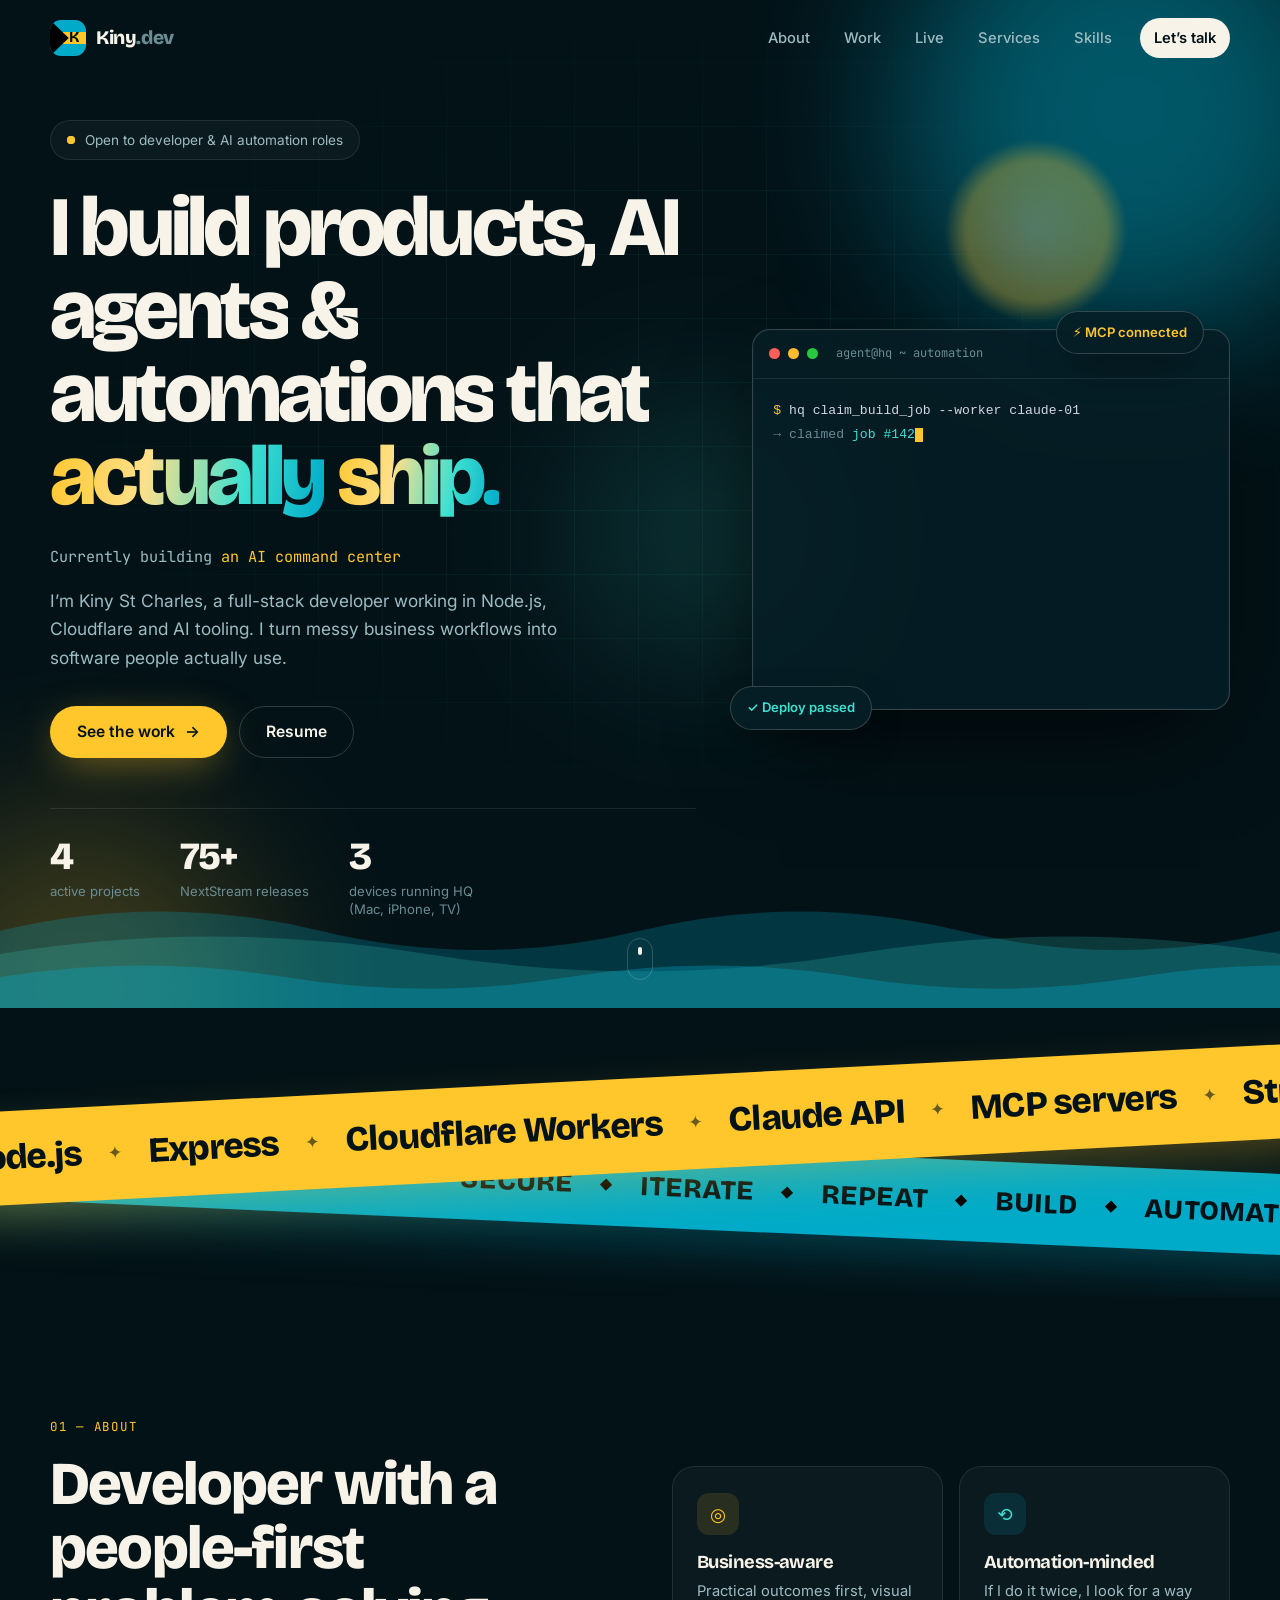
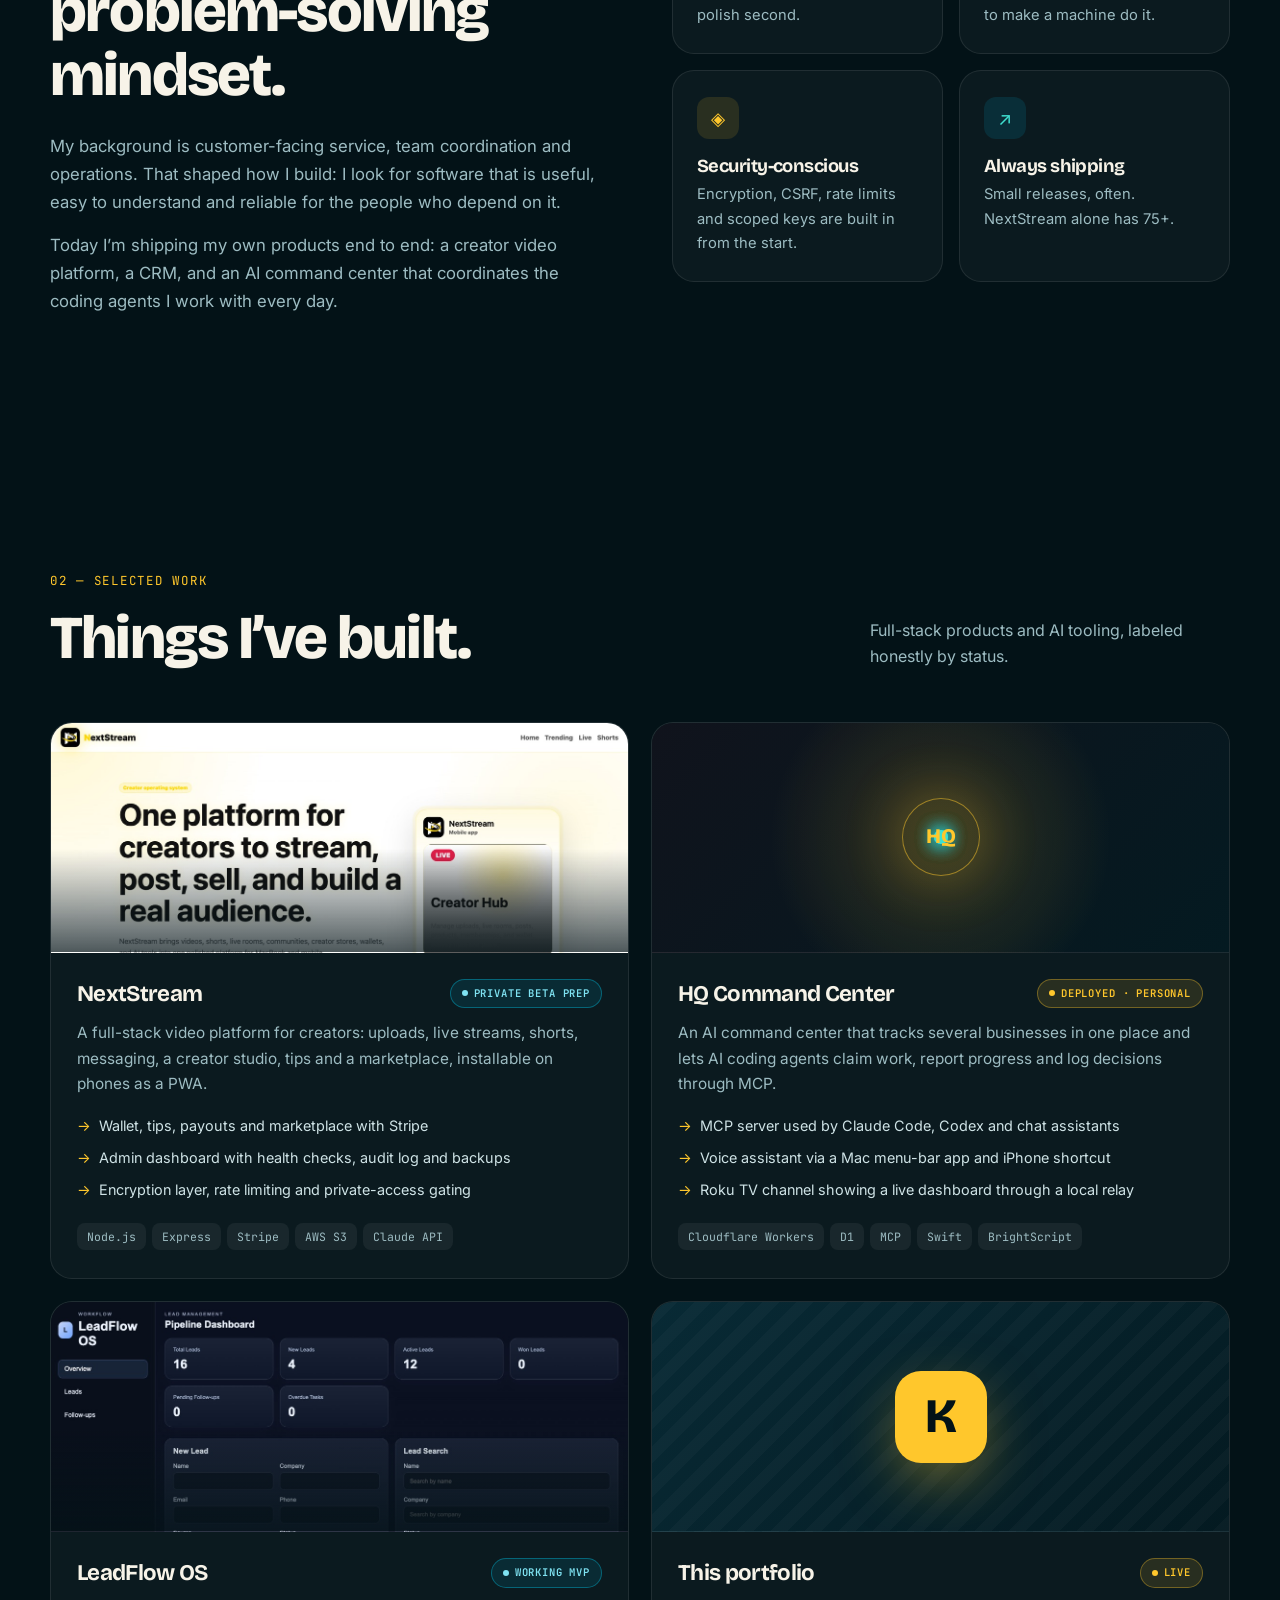
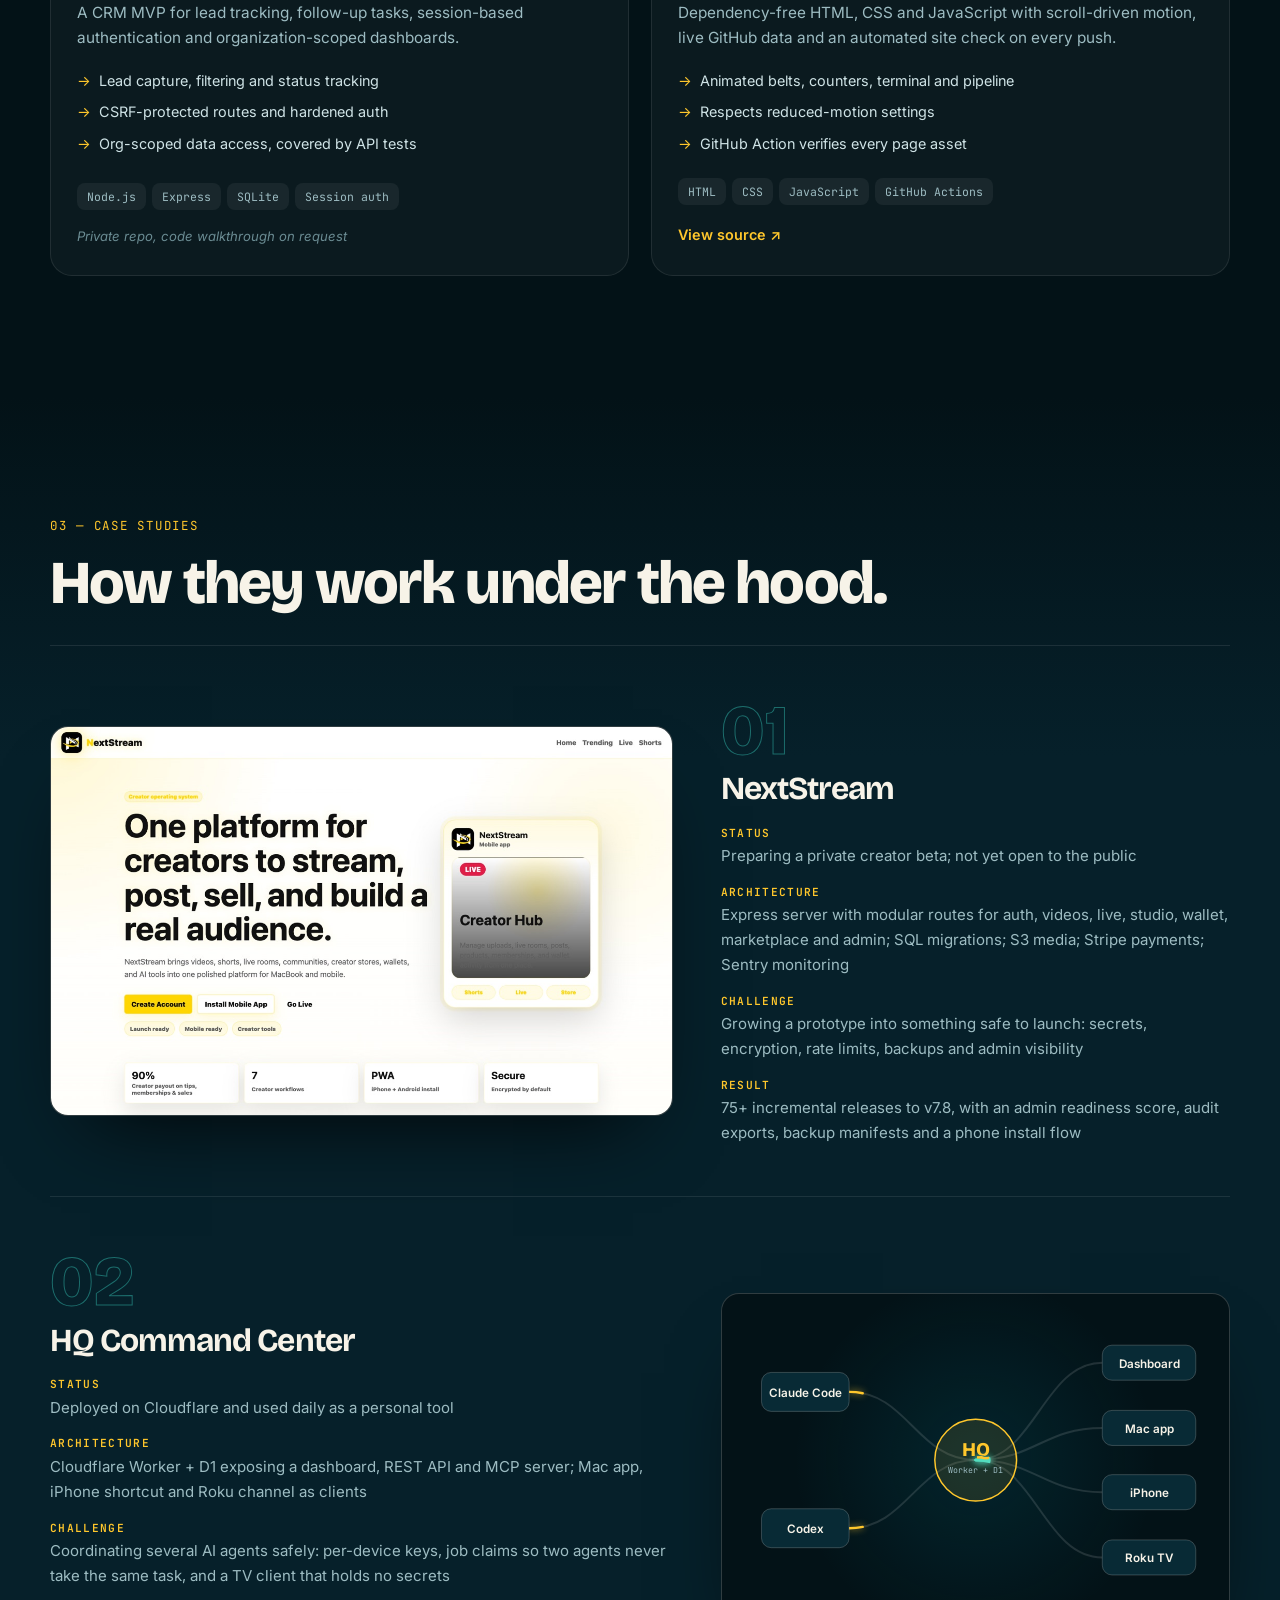
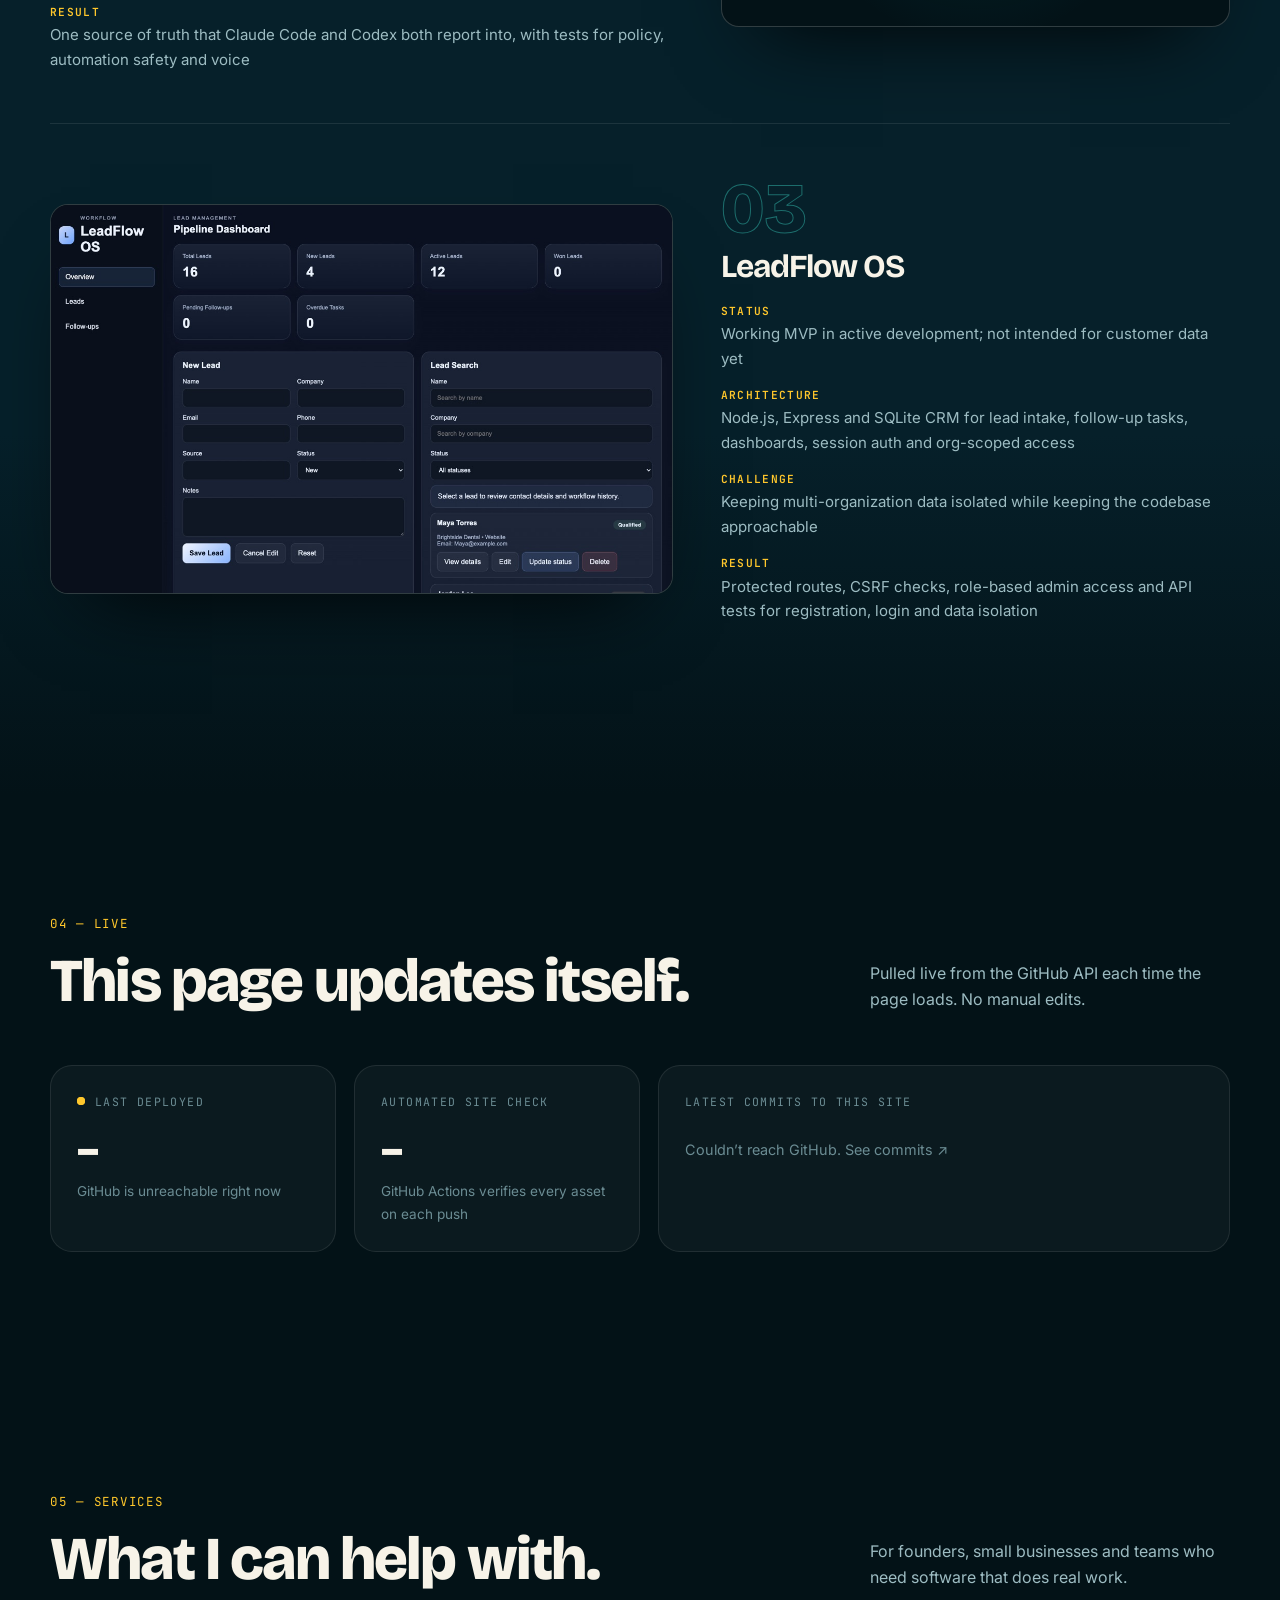
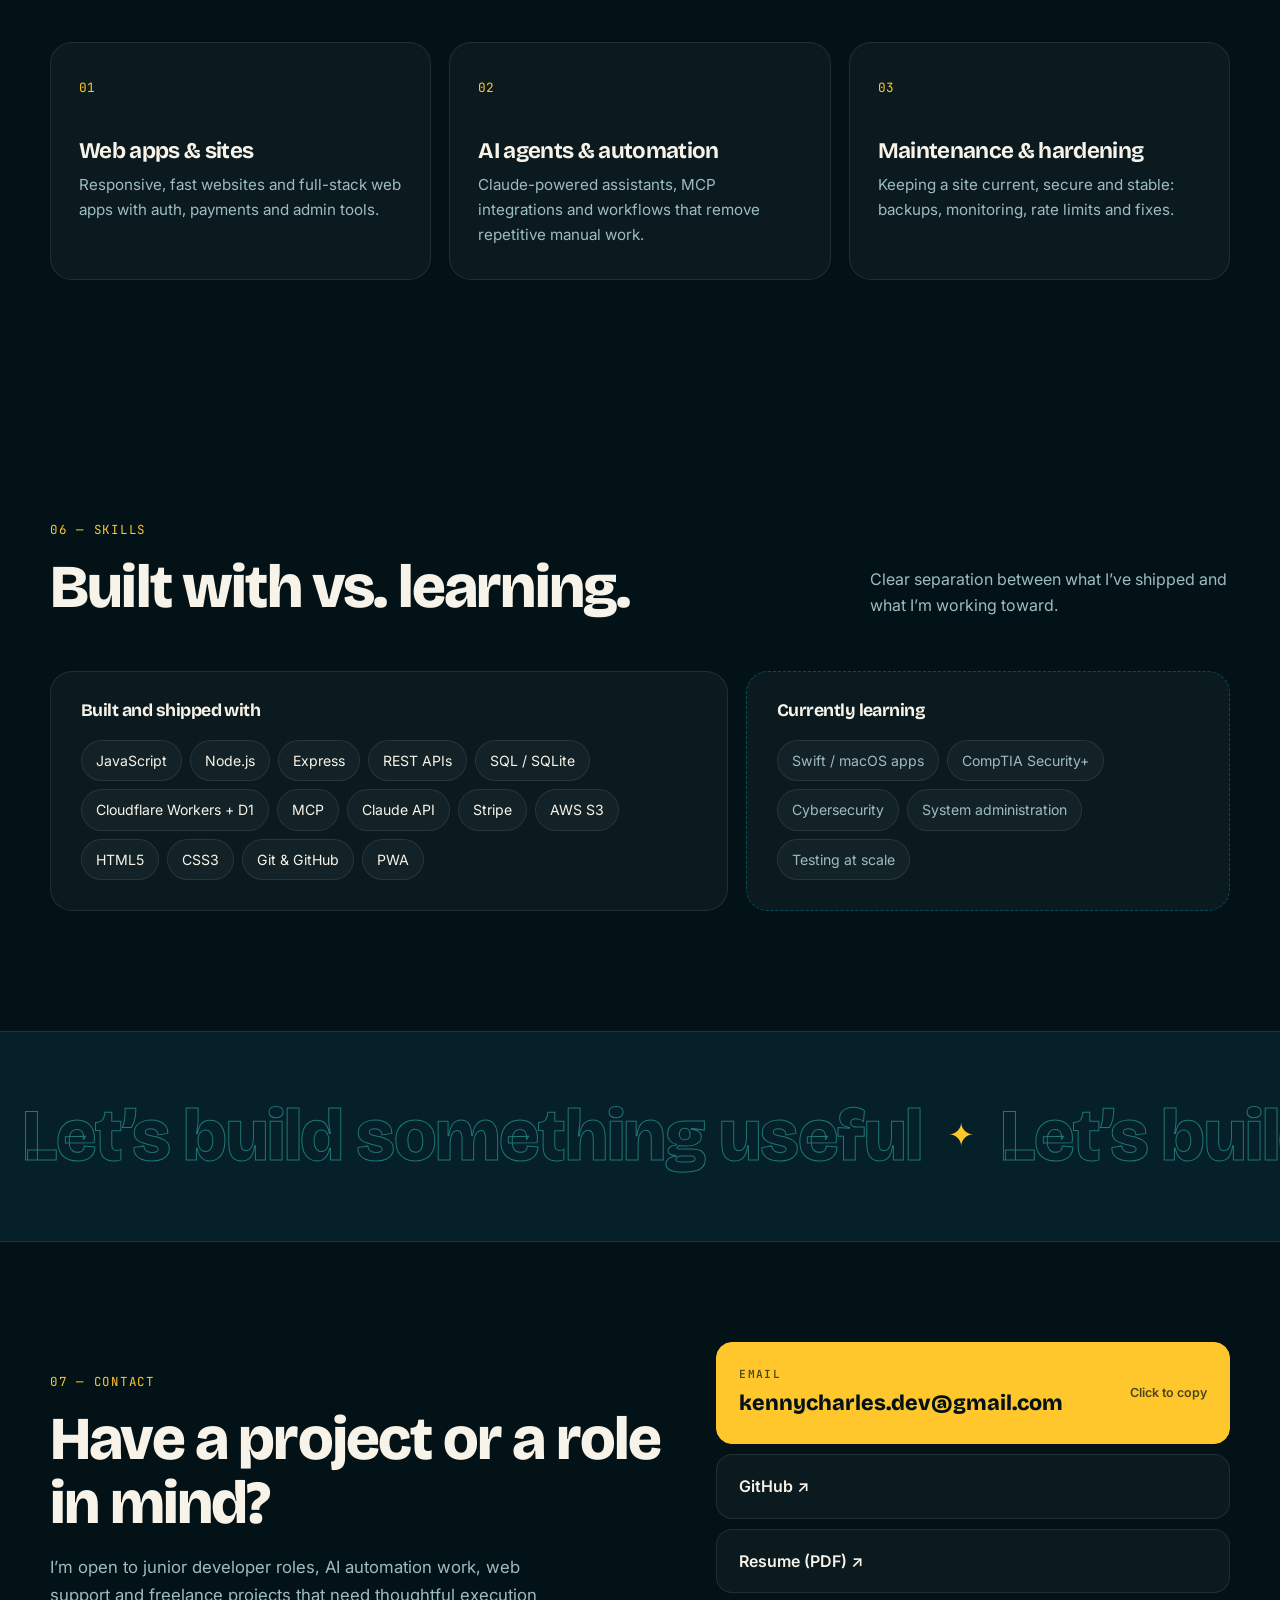
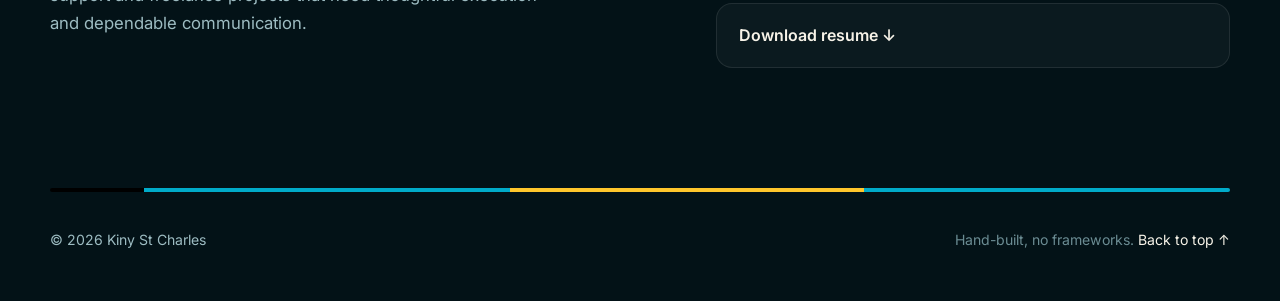
==== commit 41dac77d: "Bahamas theme: flag colors, ocean waves and flag logo Co-Authored-By: Claude Opus 5.5 <noreply@anthr" ====
--- a/index.html
+++ b/index.html
@@ -13,7 +13,7 @@
     <meta property="og:type" content="website" />
     <meta property="og:url" content="https://kennycharlesdev.github.io/my-portfolio/" />
     <meta property="og:image" content="https://kennycharlesdev.github.io/my-portfolio/assets/projects/nextstream.jpg" />
-    <meta name="theme-color" content="#07080c" />
+    <meta name="theme-color" content="#031217" />
     <meta name="twitter:card" content="summary_large_image" />
     <meta name="twitter:title" content="Kiny St Charles | Full-stack Developer & AI Automation" />
     <meta name="twitter:description" content="Full-stack products, AI agents and automations that actually ship." />
@@ -36,7 +36,7 @@
     <header class="site-header">
       <nav class="navbar container" aria-label="Main navigation">
         <a href="#home" class="logo" aria-label="Kiny St Charles home">
-          <span class="logo-mark">K</span><span class="logo-text">Kiny<span>.dev</span></span>
+          <span class="logo-mark"><b>K</b></span><span class="logo-text">Kiny<span>.dev</span></span>
         </a>
 
         <button class="menu-toggle" type="button" aria-label="Open navigation" aria-expanded="false" aria-controls="nav-links">
@@ -62,6 +62,12 @@
           <div class="orb orb-a"></div>
           <div class="orb orb-b"></div>
           <div class="orb orb-c"></div>
+          <div class="sun"></div>
+          <svg class="waves" viewBox="0 0 2880 220" preserveAspectRatio="none" aria-hidden="true">
+            <path class="wave w1" d="M0 120 Q 180 70 360 120 T 720 120 T 1080 120 T 1440 120 T 1800 120 T 2160 120 T 2520 120 T 2880 120 V220 H0 Z" />
+            <path class="wave w2" d="M0 150 Q 240 105 480 150 T 960 150 T 1440 150 T 1920 150 T 2400 150 T 2880 150 V220 H0 Z" />
+            <path class="wave w3" d="M0 180 Q 160 150 320 180 T 640 180 T 960 180 T 1280 180 T 1600 180 T 1920 180 T 2240 180 T 2560 180 T 2880 180 V220 H0 Z" />
+          </svg>
         </div>
 
         <div class="container hero-grid">
@@ -138,12 +144,12 @@
         <div class="belt belt-b">
           <div class="belt-track reverse">
             <ul class="belt-group">
-              <li>Build</li><li class="star">●</li>
-              <li>Automate</li><li class="star">●</li>
-              <li>Ship</li><li class="star">●</li>
-              <li>Secure</li><li class="star">●</li>
-              <li>Iterate</li><li class="star">●</li>
-              <li>Repeat</li><li class="star">●</li>
+              <li>Build</li><li class="star">◆</li>
+              <li>Automate</li><li class="star">◆</li>
+              <li>Ship</li><li class="star">◆</li>
+              <li>Secure</li><li class="star">◆</li>
+              <li>Iterate</li><li class="star">◆</li>
+              <li>Repeat</li><li class="star">◆</li>
             </ul>
           </div>
         </div>
--- a/style.css
+++ b/style.css
@@ -4,20 +4,20 @@
 ========================================= */
 
 :root {
-  --bg: #07080c;
-  --bg-2: #0d0f16;
+  --bg: #031217;
+  --bg-2: #06202a;
   --surface: rgba(255, 255, 255, 0.035);
   --surface-2: rgba(255, 255, 255, 0.06);
   --border: rgba(255, 255, 255, 0.09);
   --border-strong: rgba(255, 255, 255, 0.18);
-  --text: #f3f4f8;
-  --muted: #9aa0b4;
-  --dim: #6b7086;
-  --lime: #c8ff3d;
-  --violet: #8f7cff;
-  --cyan: #46d9ff;
-  --lime-soft: rgba(200, 255, 61, 0.12);
-  --violet-soft: rgba(143, 124, 255, 0.14);
+  --text: #f7f3e8;
+  --muted: #9dbcc2;
+  --dim: #6b8c93;
+  --lime: #ffc72c;
+  --violet: #00abc9;
+  --cyan: #3fe0d0;
+  --lime-soft: rgba(255, 199, 44, 0.12);
+  --violet-soft: rgba(0, 171, 201, 0.14);
   --radius: 22px;
   --display: "Bricolage Grotesque", "Inter", system-ui, sans-serif;
   --body: "Inter", system-ui, -apple-system, sans-serif;
@@ -69,7 +69,7 @@
 
 ::selection {
   background: var(--lime);
-  color: #0a0b0f;
+  color: #031217;
 }
 
 :focus-visible {
@@ -130,7 +130,7 @@
   width: 100%;
   transform-origin: left;
   transform: scaleX(var(--progress, 0));
-  background: linear-gradient(90deg, var(--lime), var(--cyan), var(--violet));
+  background: linear-gradient(90deg, var(--violet) 0 33%, var(--lime) 33% 66%, var(--violet) 66%);
 }
 
 .cursor-glow {
@@ -142,7 +142,7 @@
   border-radius: 50%;
   pointer-events: none;
   z-index: 0;
-  background: radial-gradient(circle, rgba(143, 124, 255, 0.11), transparent 62%);
+  background: radial-gradient(circle, rgba(0, 171, 201, 0.11), transparent 62%);
   transform: translate3d(var(--gx, -999px), var(--gy, -999px), 0) translate(-50%, -50%);
   transition: opacity 0.4s;
 }
@@ -164,7 +164,7 @@
 }
 
 .site-header.scrolled {
-  background: rgba(7, 8, 12, 0.72);
+  background: rgba(3, 18, 23, 0.72);
   backdrop-filter: blur(16px) saturate(140%);
   -webkit-backdrop-filter: blur(16px) saturate(140%);
   border-color: var(--border);
@@ -194,7 +194,7 @@
   height: 36px;
   border-radius: 11px;
   background: var(--lime);
-  color: #0a0b0f;
+  color: #031217;
   font-size: 1.1rem;
   transition: transform 0.5s var(--ease);
 }
@@ -233,13 +233,13 @@
 .nav-links .nav-cta {
   margin-left: 8px;
   background: var(--text);
-  color: #0a0b0f;
+  color: #031217;
   font-weight: 600;
 }
 
 .nav-links .nav-cta:hover {
   background: var(--lime);
-  color: #0a0b0f;
+  color: #031217;
 }
 
 .menu-toggle {
@@ -299,12 +299,12 @@
 
 .btn-primary {
   background: var(--lime);
-  color: #0a0b0f;
-  box-shadow: 0 10px 40px -10px rgba(200, 255, 61, 0.55);
+  color: #031217;
+  box-shadow: 0 10px 40px -10px rgba(255, 199, 44, 0.55);
 }
 
 .btn-primary:hover {
-  box-shadow: 0 14px 50px -8px rgba(200, 255, 61, 0.75);
+  box-shadow: 0 14px 50px -8px rgba(255, 199, 44, 0.75);
 }
 
 .btn-primary span {
@@ -347,8 +347,8 @@
   position: absolute;
   inset: -2px;
   background-image:
-    linear-gradient(rgba(255, 255, 255, 0.045) 1px, transparent 1px),
-    linear-gradient(90deg, rgba(255, 255, 255, 0.045) 1px, transparent 1px);
+    linear-gradient(rgba(63, 224, 208, 0.06) 1px, transparent 1px),
+    linear-gradient(90deg, rgba(63, 224, 208, 0.06) 1px, transparent 1px);
   background-size: 64px 64px;
   mask-image: radial-gradient(ellipse 70% 60% at 50% 40%, #000 30%, transparent 75%);
   -webkit-mask-image: radial-gradient(ellipse 70% 60% at 50% 40%, #000 30%, transparent 75%);
@@ -486,7 +486,7 @@
 }
 
 .hero-title .accent > span {
-  background: linear-gradient(100deg, var(--lime), var(--cyan) 60%, var(--violet));
+  background: linear-gradient(100deg, var(--lime), #ffe08a 35%, var(--cyan) 70%, var(--violet));
   -webkit-background-clip: text;
   background-clip: text;
   color: transparent;
@@ -579,7 +579,7 @@
   position: relative;
   border-radius: 18px;
   border: 1px solid var(--border-strong);
-  background: rgba(13, 15, 22, 0.86);
+  background: rgba(6, 30, 38, 0.86);
   backdrop-filter: blur(10px);
   -webkit-backdrop-filter: blur(10px);
   box-shadow: 0 40px 100px -30px rgba(0, 0, 0, 0.8), 0 0 0 1px rgba(255, 255, 255, 0.02) inset;
@@ -634,7 +634,7 @@
 }
 
 .terminal-body .t-ok {
-  color: #5ef0a1;
+  color: #3fe0d0;
 }
 
 .terminal-body .t-dim {
@@ -665,7 +665,7 @@
   padding: 10px 16px;
   border-radius: 999px;
   border: 1px solid var(--border-strong);
-  background: rgba(13, 15, 22, 0.9);
+  background: rgba(6, 30, 38, 0.9);
   backdrop-filter: blur(8px);
   -webkit-backdrop-filter: blur(8px);
   font-size: 0.82rem;
@@ -684,7 +684,7 @@
 .chip-b {
   bottom: -20px;
   left: -22px;
-  color: #5ef0a1;
+  color: #3fe0d0;
   animation-delay: -2.5s;
 }
 
@@ -753,9 +753,9 @@
 .belt-a {
   transform: rotate(-3deg);
   background: var(--lime);
-  color: #0a0b0f;
+  color: #031217;
   z-index: 2;
-  box-shadow: 0 20px 60px -20px rgba(200, 255, 61, 0.45);
+  box-shadow: 0 20px 60px -20px rgba(255, 199, 44, 0.45);
 }
 
 .belt-b {
@@ -915,7 +915,7 @@
   z-index: -1;
   opacity: 0;
   transition: opacity 0.35s;
-  background: radial-gradient(420px circle at var(--mx, 50%) var(--my, 50%), rgba(200, 255, 61, 0.09), transparent 45%);
+  background: radial-gradient(420px circle at var(--mx, 50%) var(--my, 50%), rgba(255, 199, 44, 0.09), transparent 45%);
 }
 
 .spotlight:hover::before {
@@ -976,7 +976,7 @@
 }
 
 .project-thumb.has-shot {
-  background-image: linear-gradient(180deg, transparent 55%, rgba(7, 8, 12, 0.7)), var(--shot);
+  background-image: linear-gradient(180deg, transparent 55%, rgba(3, 18, 23, 0.7)), var(--shot);
   background-size: cover;
   background-position: top left;
   transition: background-size 0.8s var(--ease);
@@ -989,8 +989,8 @@
 
 .hq-thumb {
   background:
-    radial-gradient(circle at 50% 50%, rgba(200, 255, 61, 0.18), transparent 55%),
-    linear-gradient(135deg, #10131c, #0b0d13);
+    radial-gradient(circle at 50% 50%, rgba(255, 199, 44, 0.18), transparent 55%),
+    linear-gradient(135deg, #10131c, #041a21);
 }
 
 .thumb-nodes {
@@ -1007,9 +1007,9 @@
   height: 78px;
   margin: -39px 0 0 -39px;
   border-radius: 50%;
-  border: 1px solid rgba(200, 255, 61, 0.5);
-  background: rgba(200, 255, 61, 0.08);
-  box-shadow: 0 0 60px rgba(200, 255, 61, 0.3);
+  border: 1px solid rgba(255, 199, 44, 0.5);
+  background: rgba(255, 199, 44, 0.08);
+  box-shadow: 0 0 60px rgba(255, 199, 44, 0.3);
   animation: hub-pulse 3s ease-in-out infinite;
 }
 
@@ -1066,7 +1066,7 @@
 @keyframes hub-pulse {
   50% {
     transform: scale(1.12);
-    box-shadow: 0 0 90px rgba(200, 255, 61, 0.45);
+    box-shadow: 0 0 90px rgba(255, 199, 44, 0.45);
   }
 }
 
@@ -1075,7 +1075,7 @@
   place-items: center;
   background:
     repeating-linear-gradient(-45deg, rgba(255, 255, 255, 0.025) 0 12px, transparent 12px 24px),
-    linear-gradient(135deg, #12141d, #0b0d13);
+    linear-gradient(135deg, #082a35, #041a21);
 }
 
 .portfolio-thumb span {
@@ -1085,12 +1085,12 @@
   height: 92px;
   border-radius: 26px;
   background: var(--lime);
-  color: #0a0b0f;
+  color: #031217;
   font-family: var(--display);
   font-weight: 800;
   font-size: 3rem;
   animation: spin-soft 10s var(--ease) infinite;
-  box-shadow: 0 20px 60px -10px rgba(200, 255, 61, 0.5);
+  box-shadow: 0 20px 60px -10px rgba(255, 199, 44, 0.5);
 }
 
 @keyframes spin-soft {
@@ -1151,13 +1151,13 @@
 
 .status-live {
   color: var(--lime);
-  border-color: rgba(200, 255, 61, 0.35);
+  border-color: rgba(255, 199, 44, 0.35);
   background: var(--lime-soft);
 }
 
 .status-mvp {
-  color: #b9adff;
-  border-color: rgba(143, 124, 255, 0.4);
+  color: #7fe3f2;
+  border-color: rgba(0, 171, 201, 0.4);
   background: var(--violet-soft);
 }
 
@@ -1171,7 +1171,7 @@
   position: relative;
   padding-left: 22px;
   font-size: 0.9rem;
-  color: #c4c8d6;
+  color: #cfe3e6;
 }
 
 .feature-list li::before {
@@ -1305,7 +1305,7 @@
 .pipeline-media {
   padding: 20px;
   background:
-    radial-gradient(circle at 50% 50%, rgba(143, 124, 255, 0.12), transparent 60%),
+    radial-gradient(circle at 50% 50%, rgba(0, 171, 201, 0.12), transparent 60%),
     var(--bg);
 }
 
@@ -1329,7 +1329,7 @@
   stroke-dasharray: 14 200;
   stroke-dashoffset: 214;
   animation: flow 2.6s linear infinite;
-  filter: drop-shadow(0 0 4px rgba(200, 255, 61, 0.8));
+  filter: drop-shadow(0 0 4px rgba(255, 199, 44, 0.8));
 }
 
 .pipeline .flow.d2 {
@@ -1341,7 +1341,7 @@
 .pipeline .flow.d5,
 .pipeline .flow.d6 {
   stroke: var(--cyan);
-  filter: drop-shadow(0 0 4px rgba(70, 217, 255, 0.8));
+  filter: drop-shadow(0 0 4px rgba(63, 224, 208, 0.8));
 }
 
 .pipeline .flow.d4 {
@@ -1364,7 +1364,7 @@
 
 .pipeline .node rect,
 .pipeline .node circle {
-  fill: #12141d;
+  fill: #082a35;
   stroke: rgba(255, 255, 255, 0.2);
   stroke-width: 1;
 }
@@ -1378,7 +1378,7 @@
 }
 
 .pipeline .hub circle {
-  fill: rgba(200, 255, 61, 0.1);
+  fill: rgba(255, 199, 44, 0.1);
   stroke: var(--lime);
   stroke-width: 1.5;
   animation: hub-glow 2.6s ease-in-out infinite;
@@ -1400,7 +1400,7 @@
 
 @keyframes hub-glow {
   50% {
-    filter: drop-shadow(0 0 14px rgba(200, 255, 61, 0.55));
+    filter: drop-shadow(0 0 14px rgba(255, 199, 44, 0.55));
   }
 }
 
@@ -1481,7 +1481,7 @@
   overflow: hidden;
   text-overflow: ellipsis;
   white-space: nowrap;
-  color: #c4c8d6;
+  color: #cfe3e6;
 }
 
 .commit-list a:hover .commit-msg {
@@ -1636,12 +1636,12 @@
   gap: 2px 12px;
   padding: 22px;
   background: var(--lime);
-  color: #0a0b0f;
+  color: #031217;
   border-color: var(--lime);
 }
 
 .contact-email:hover {
-  background: #d6ff6b;
+  background: #ffd75e;
 }
 
 .contact-label {
@@ -1699,7 +1699,7 @@
   padding: 12px 20px;
   border-radius: 999px;
   background: var(--text);
-  color: #0a0b0f;
+  color: #031217;
   font-weight: 600;
   font-size: 0.9rem;
   transform: translate(-50%, 140%);
@@ -1770,7 +1770,7 @@
     flex-direction: column;
     justify-content: center;
     gap: 10px;
-    background: rgba(7, 8, 12, 0.97);
+    background: rgba(3, 18, 23, 0.97);
     backdrop-filter: blur(16px);
     -webkit-backdrop-filter: blur(16px);
     opacity: 0;
@@ -1901,6 +1901,185 @@
     grid-column: 1;
     grid-row: auto;
     margin-top: 6px;
+  }
+}
+
+/* =========================================
+   BAHAMAS THEME
+   Flag: aquamarine, gold, black chevron
+========================================= */
+
+body {
+  background:
+    radial-gradient(1200px 600px at 50% 120%, rgba(255, 199, 44, 0.05), transparent 70%),
+    var(--bg);
+}
+
+/* flag logo: aquamarine-gold-aquamarine with black chevron */
+.logo-mark {
+  position: relative;
+  overflow: hidden;
+  background: linear-gradient(180deg, var(--violet) 0 33.3%, var(--lime) 33.3% 66.6%, var(--violet) 66.6%);
+}
+
+.logo-mark::before {
+  content: "";
+  position: absolute;
+  inset: 0;
+  background: #000;
+  clip-path: polygon(0 0, 52% 50%, 0 100%);
+}
+
+.logo-mark b {
+  position: relative;
+  margin-left: 12px;
+  font-size: 0.95rem;
+  color: #031217;
+}
+
+/* sun + ocean waves in the hero */
+.sun {
+  position: absolute;
+  right: 12%;
+  top: 14%;
+  width: 180px;
+  height: 180px;
+  border-radius: 50%;
+  background: radial-gradient(circle, #ffe08a, var(--lime) 55%, rgba(255, 199, 44, 0) 72%);
+  filter: blur(2px);
+  opacity: 0.32;
+  animation: sun-glow 7s ease-in-out infinite;
+}
+
+@keyframes sun-glow {
+  50% {
+    opacity: 0.45;
+    transform: scale(1.06);
+  }
+}
+
+.waves {
+  position: absolute;
+  left: 0;
+  bottom: 0;
+  width: 200%;
+  height: 170px;
+}
+
+.wave {
+  animation: wave-drift 16s linear infinite;
+}
+
+.wave.w1 {
+  fill: rgba(0, 171, 201, 0.24);
+}
+
+.wave.w2 {
+  fill: rgba(63, 224, 208, 0.18);
+  animation-duration: 11s;
+  animation-direction: reverse;
+}
+
+.wave.w3 {
+  fill: rgba(0, 171, 201, 0.32);
+  animation-duration: 8s;
+}
+
+@keyframes wave-drift {
+  to {
+    transform: translateX(-50%);
+  }
+}
+
+.orb-a {
+  background: var(--violet);
+  opacity: 0.45;
+}
+
+.orb-c {
+  background: #3fe0d0;
+  opacity: 0.16;
+}
+
+/* belts in flag colors */
+.belt-a {
+  background: var(--lime);
+  color: #031217;
+}
+
+.belt-b {
+  background: var(--violet);
+  color: #031217;
+  border-block: 0;
+  box-shadow: 0 20px 60px -20px rgba(0, 171, 201, 0.5);
+}
+
+.belt-b .belt-group li.star {
+  color: #000;
+}
+
+.belt-cta .belt-group li {
+  -webkit-text-stroke: 1px rgba(63, 224, 208, 0.45);
+}
+
+.belt-cta .belt-group li.star {
+  color: var(--lime);
+}
+
+/* status badges + buttons */
+.btn-primary {
+  color: #031217;
+}
+
+.status-mvp {
+  color: #7fe3f2;
+  border-color: rgba(0, 171, 201, 0.45);
+  background: rgba(0, 171, 201, 0.12);
+}
+
+.mini-icon {
+  background: rgba(0, 171, 201, 0.14);
+  color: var(--cyan);
+}
+
+.mini-card:nth-child(odd) .mini-icon {
+  background: rgba(255, 199, 44, 0.12);
+  color: var(--lime);
+}
+
+.case-num {
+  -webkit-text-stroke: 1px rgba(63, 224, 208, 0.4);
+}
+
+.learning-panel {
+  border-color: rgba(0, 171, 201, 0.35);
+}
+
+/* flag stripe above the footer */
+.footer {
+  position: relative;
+  border-top: 0;
+}
+
+.footer::before {
+  content: "";
+  position: absolute;
+  inset: 0 0 auto 0;
+  height: 4px;
+  border-radius: 4px;
+  background: linear-gradient(90deg, #000 0 8%, var(--violet) 8% 39%, var(--lime) 39% 69%, var(--violet) 69%);
+}
+
+@media (max-width: 560px) {
+  .sun {
+    width: 120px;
+    height: 120px;
+    right: 6%;
+    top: 9%;
+  }
+
+  .waves {
+    height: 110px;
   }
 }
 
@@ -1928,6 +2107,11 @@
     display: none;
   }
 
+  .wave,
+  .sun {
+    animation: none !important;
+  }
+
   .hero-title .word > span {
     transform: none;
   }
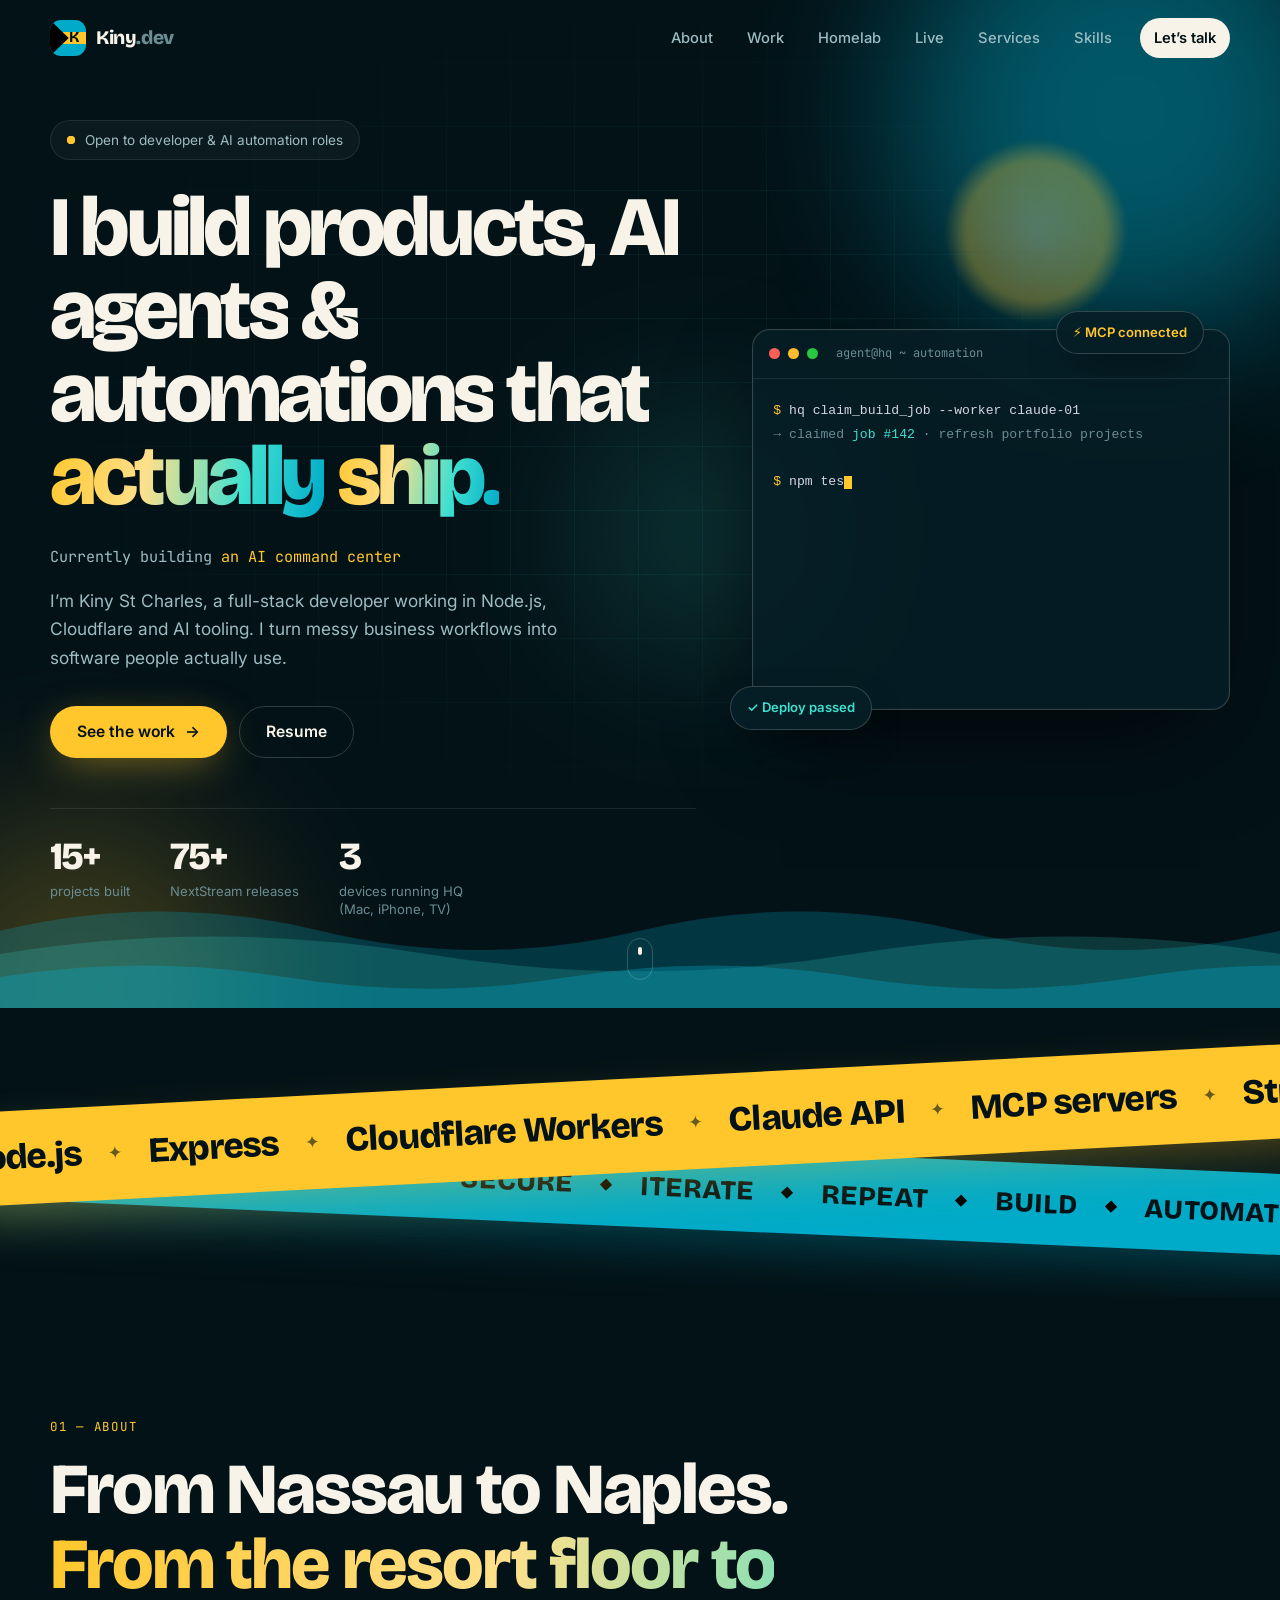
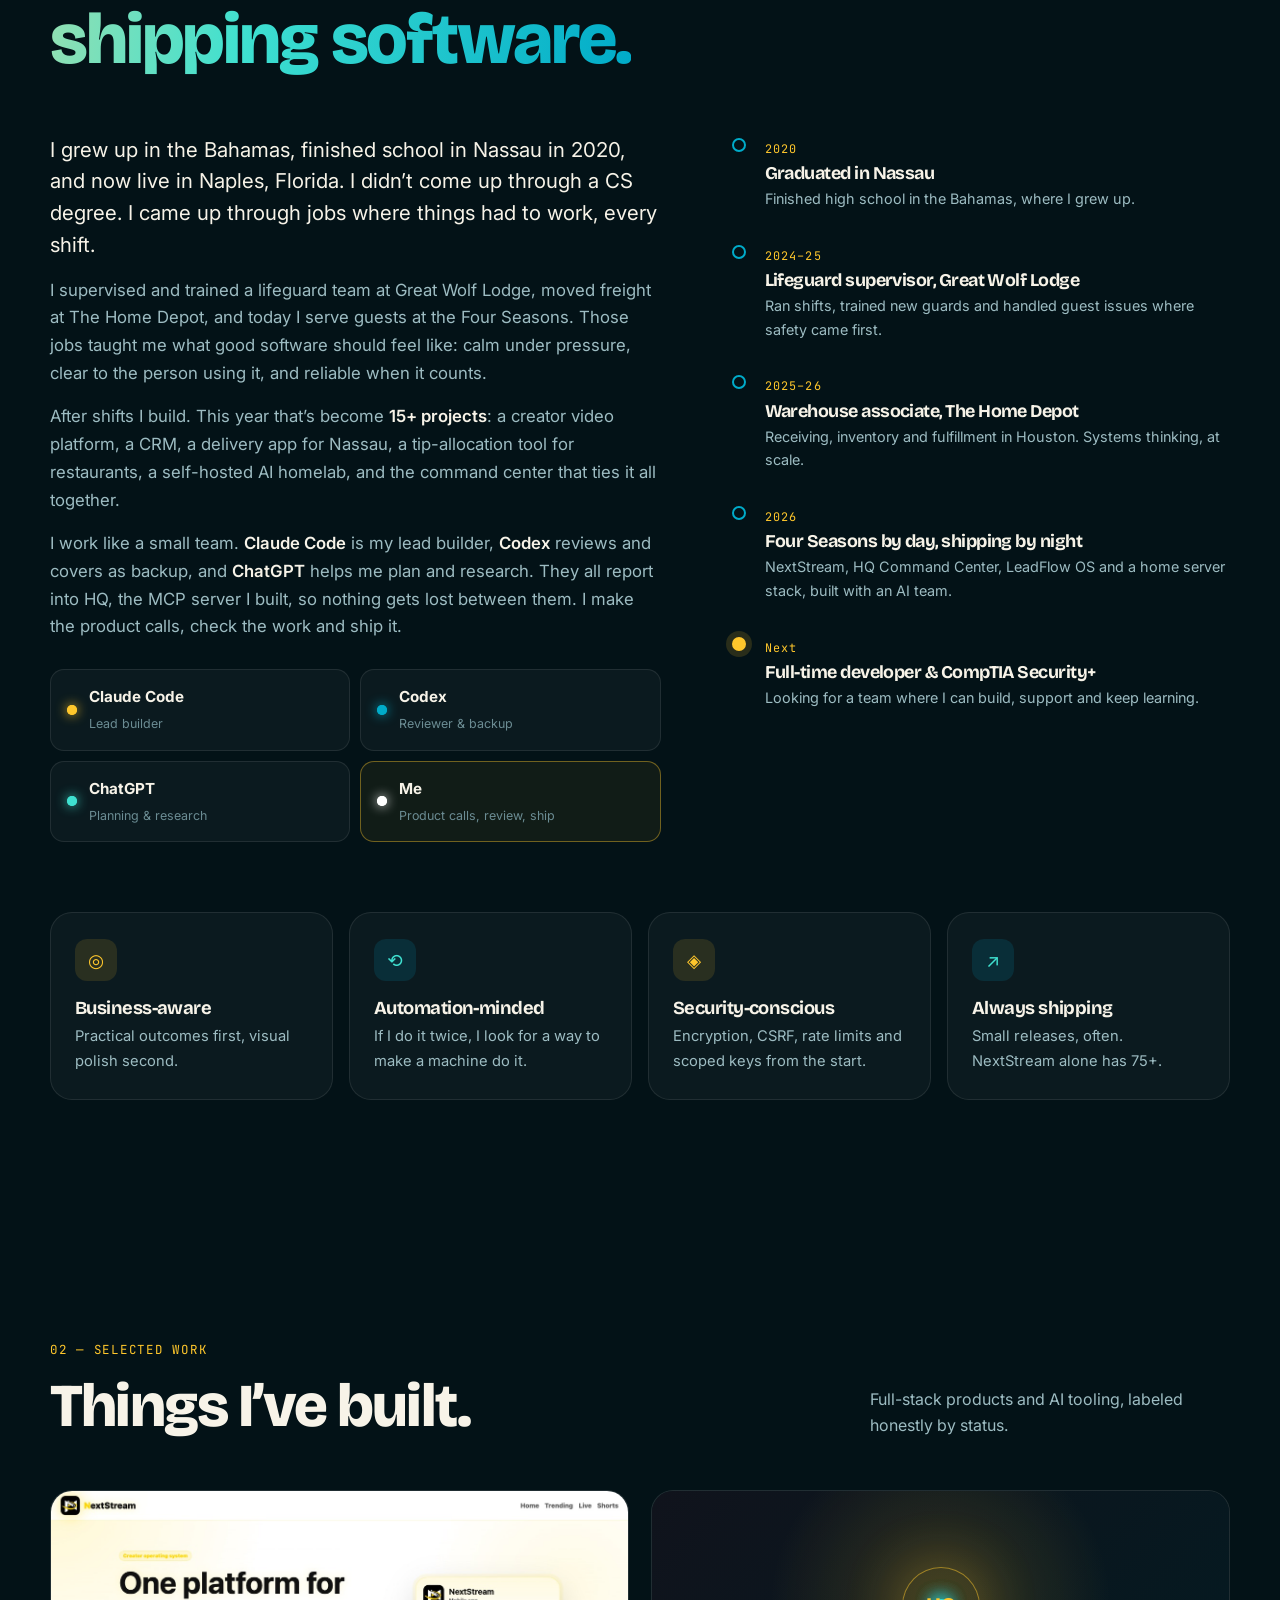
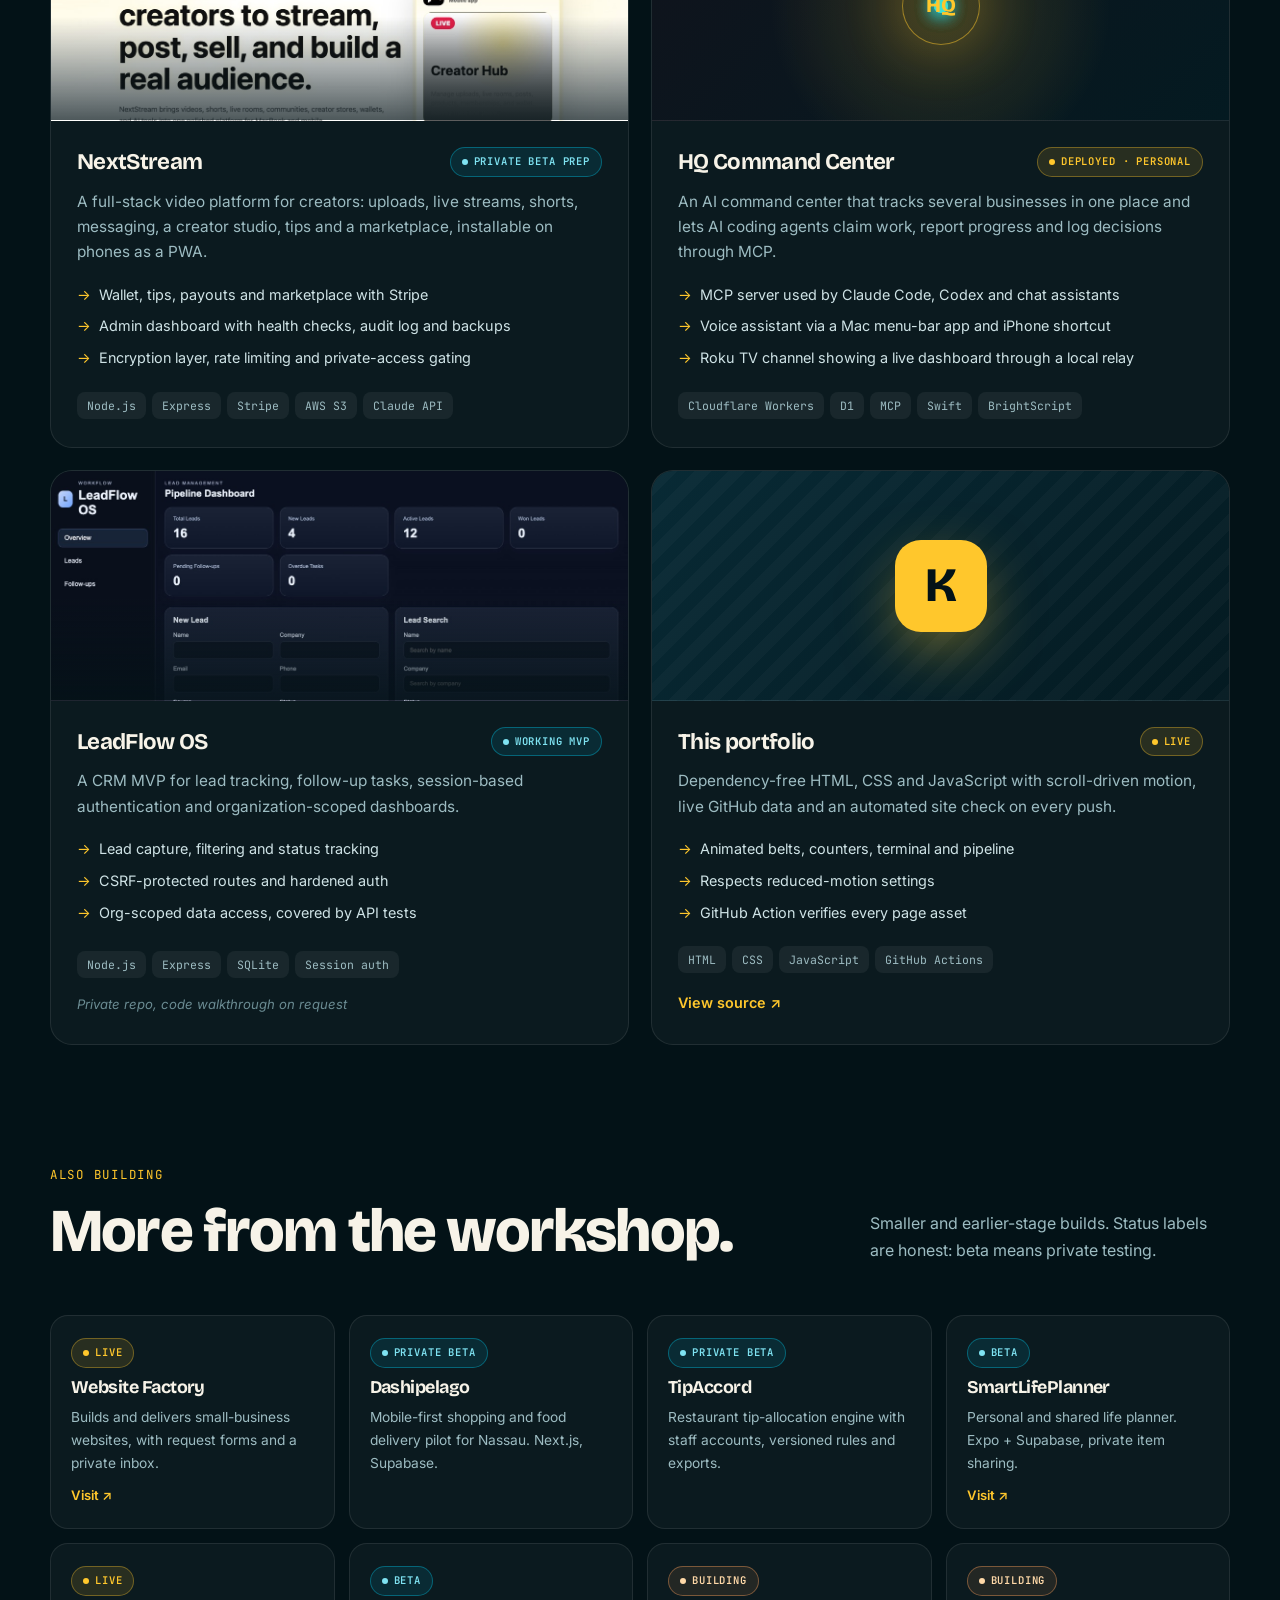
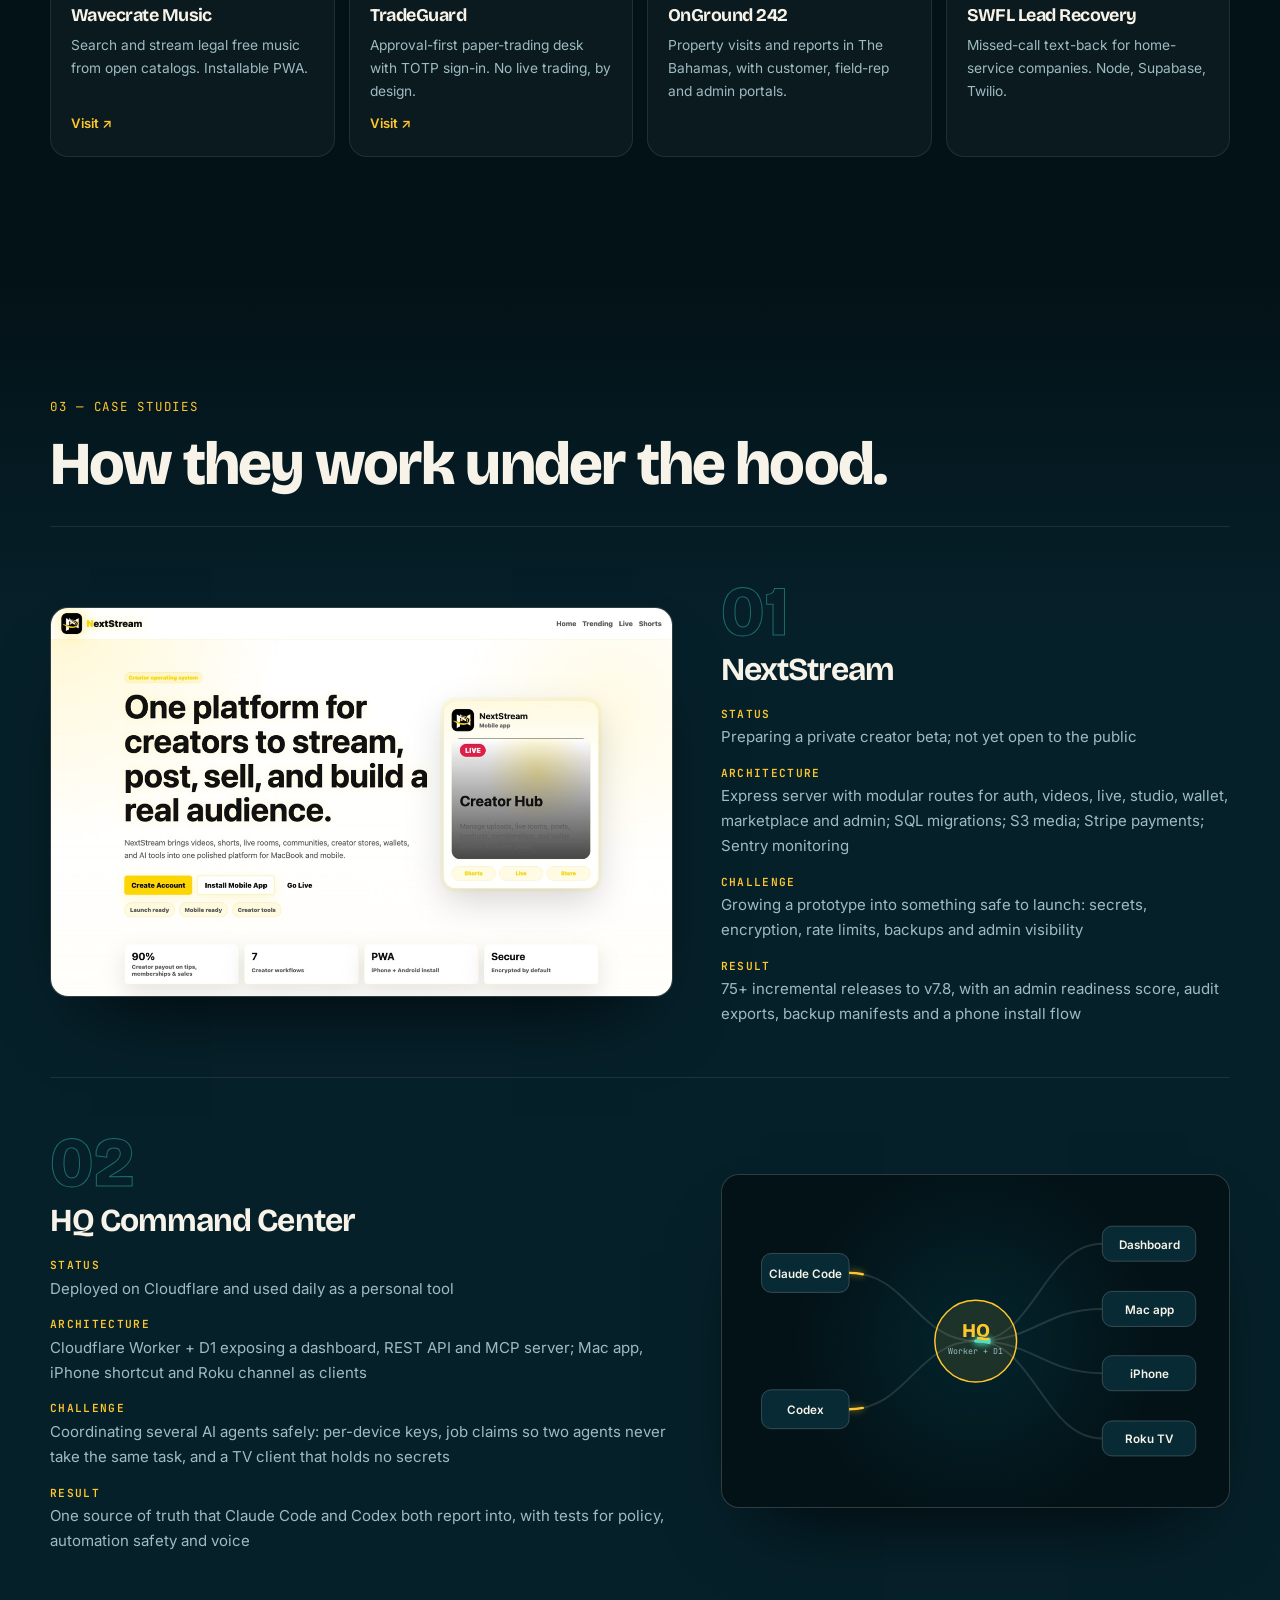
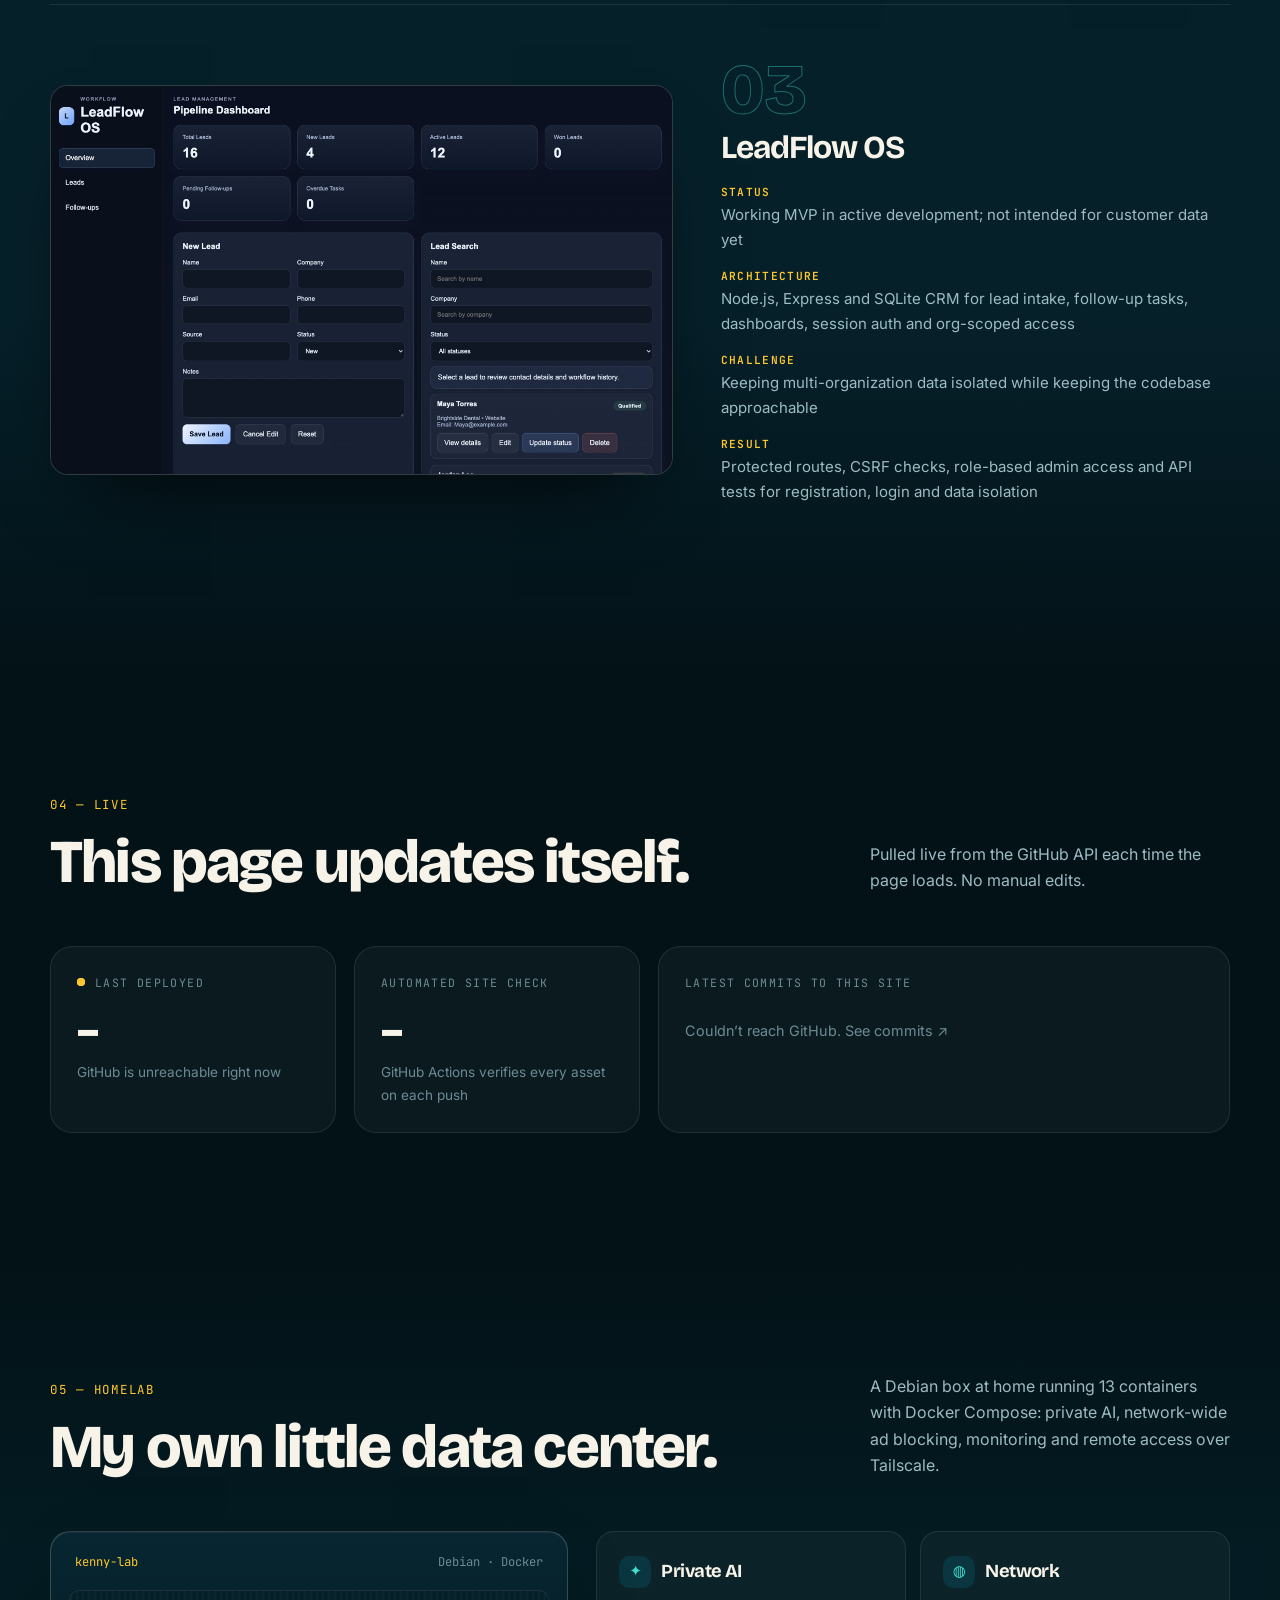
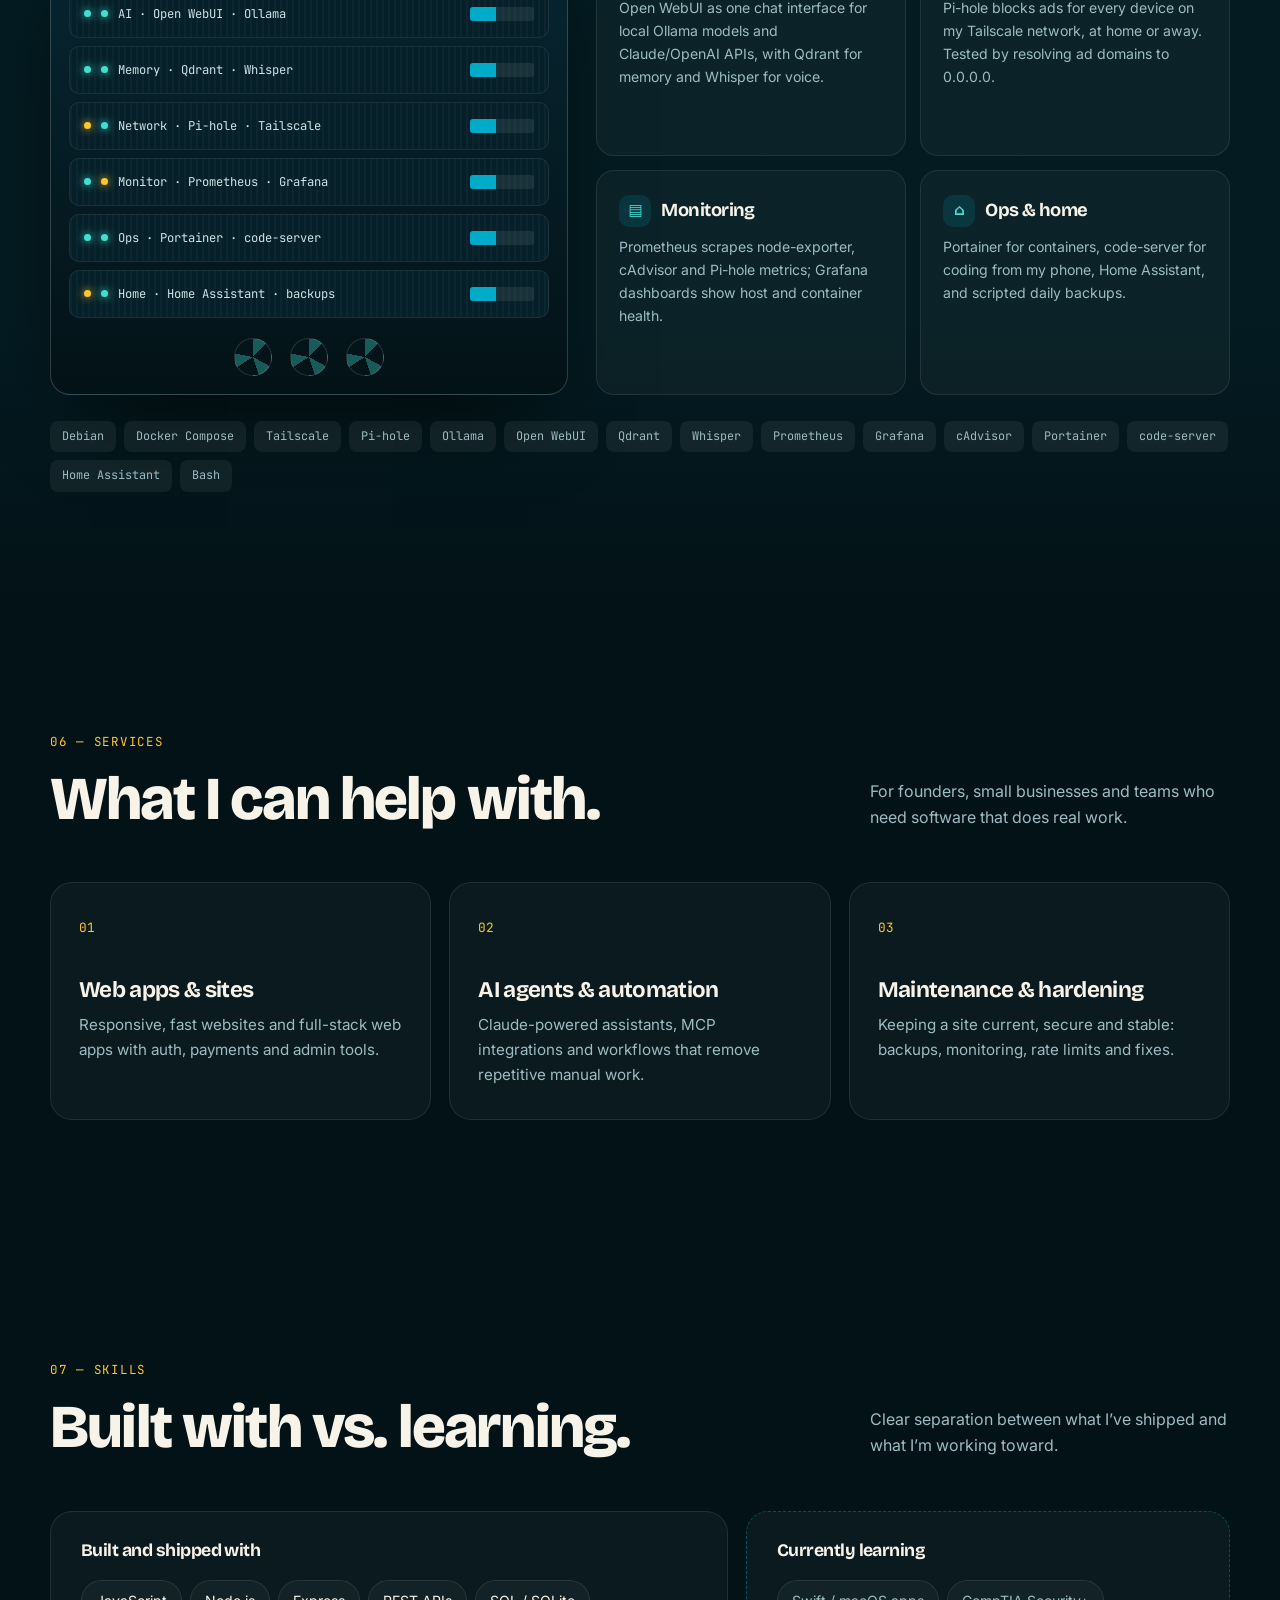
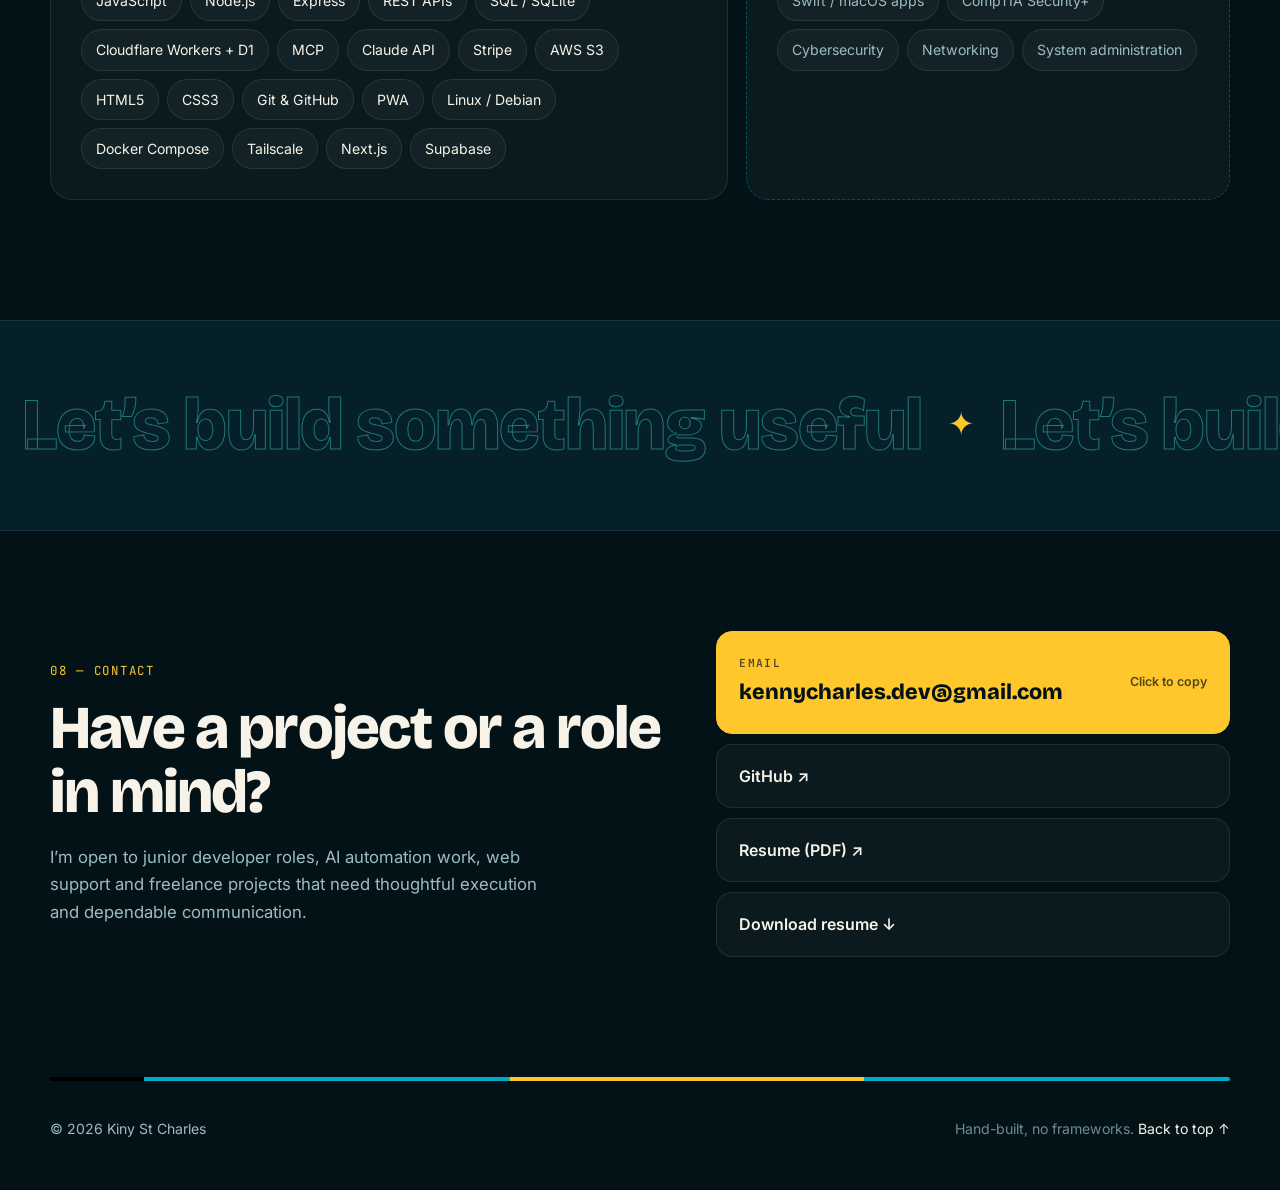
==== commit 05eef966: "Tell the full story in About, add homelab and more projects About now covers the path from Nassau to" ====
--- a/index.html
+++ b/index.html
@@ -46,6 +46,7 @@
         <ul class="nav-links" id="nav-links">
           <li><a href="#about">About</a></li>
           <li><a href="#projects">Work</a></li>
+          <li><a href="#homelab">Homelab</a></li>
           <li><a href="#live">Live</a></li>
           <li><a href="#services">Services</a></li>
           <li><a href="#skills">Skills</a></li>
@@ -93,8 +94,8 @@
 
             <dl class="stats reveal">
               <div>
-                <dt><span class="count" data-to="4">0</span></dt>
-                <dd>active projects</dd>
+                <dt><span class="count" data-to="15">0</span>+</dt>
+                <dd>projects built</dd>
               </div>
               <div>
                 <dt><span class="count" data-to="75">0</span>+</dt>
@@ -138,6 +139,8 @@
               <li>AWS S3</li><li class="star">✦</li>
               <li>Swift</li><li class="star">✦</li>
               <li>PWA</li><li class="star">✦</li>
+              <li>Docker</li><li class="star">✦</li>
+              <li>Tailscale</li><li class="star">✦</li>
             </ul>
           </div>
         </div>
@@ -156,22 +159,86 @@
       </section>
 
       <!-- ============ ABOUT ============ -->
-      <section id="about" class="section">
-        <div class="container about-layout">
-          <div class="about-copy">
+      <section id="about" class="section about-section">
+        <div class="container">
+          <div class="about-hero">
             <p class="eyebrow reveal">01 — About</p>
-            <h2 class="reveal">Developer with a people-first problem-solving mindset.</h2>
-            <p class="reveal">
-              My background is customer-facing service, team coordination and operations. That shaped how I build: I
-              look for software that is useful, easy to understand and reliable for the people who depend on it.
-            </p>
-            <p class="reveal">
-              Today I’m shipping my own products end to end: a creator video platform, a CRM, and an AI command center
-              that coordinates the coding agents I work with every day.
-            </p>
-          </div>
-
-          <div class="value-grid">
+            <h2 class="reveal">From Nassau to Naples.<br /><span class="grad">From the resort floor to shipping software.</span></h2>
+          </div>
+
+          <div class="about-layout">
+            <div class="about-copy">
+              <p class="lead reveal">
+                I grew up in the Bahamas, finished school in Nassau in 2020, and now live in Naples, Florida. I didn’t
+                come up through a CS degree. I came up through jobs where things had to work, every shift.
+              </p>
+              <p class="reveal">
+                I supervised and trained a lifeguard team at Great Wolf Lodge, moved freight at The Home Depot, and
+                today I serve guests at the Four Seasons. Those jobs taught me what good software should feel like:
+                calm under pressure, clear to the person using it, and reliable when it counts.
+              </p>
+              <p class="reveal">
+                After shifts I build. This year that’s become <strong>15+ projects</strong>: a creator video
+                platform, a CRM, a delivery app for Nassau, a tip-allocation tool for restaurants, a self-hosted AI
+                homelab, and the command center that ties it all together.
+              </p>
+              <p class="reveal">
+                I work like a small team. <strong>Claude Code</strong> is my lead builder, <strong>Codex</strong> reviews
+                and covers as backup, and <strong>ChatGPT</strong> helps me plan and research. They all report into HQ,
+                the MCP server I built, so nothing gets lost between them. I make the product calls, check the work and
+                ship it.
+              </p>
+
+              <div class="ai-team reveal">
+                <div class="ai-member">
+                  <span class="ai-dot" style="--c: var(--lime)"></span>
+                  <div><b>Claude Code</b><small>Lead builder</small></div>
+                </div>
+                <div class="ai-member">
+                  <span class="ai-dot" style="--c: var(--violet)"></span>
+                  <div><b>Codex</b><small>Reviewer &amp; backup</small></div>
+                </div>
+                <div class="ai-member">
+                  <span class="ai-dot" style="--c: var(--cyan)"></span>
+                  <div><b>ChatGPT</b><small>Planning &amp; research</small></div>
+                </div>
+                <div class="ai-member me">
+                  <span class="ai-dot" style="--c: #fff"></span>
+                  <div><b>Me</b><small>Product calls, review, ship</small></div>
+                </div>
+              </div>
+            </div>
+
+            <ol class="timeline">
+              <li class="reveal">
+                <span class="tl-year">2020</span>
+                <h3>Graduated in Nassau</h3>
+                <p>Finished high school in the Bahamas, where I grew up.</p>
+              </li>
+              <li class="reveal">
+                <span class="tl-year">2024–25</span>
+                <h3>Lifeguard supervisor, Great Wolf Lodge</h3>
+                <p>Ran shifts, trained new guards and handled guest issues where safety came first.</p>
+              </li>
+              <li class="reveal">
+                <span class="tl-year">2025–26</span>
+                <h3>Warehouse associate, The Home Depot</h3>
+                <p>Receiving, inventory and fulfillment in Houston. Systems thinking, at scale.</p>
+              </li>
+              <li class="reveal">
+                <span class="tl-year">2026</span>
+                <h3>Four Seasons by day, shipping by night</h3>
+                <p>NextStream, HQ Command Center, LeadFlow OS and a home server stack, built with an AI team.</p>
+              </li>
+              <li class="reveal now">
+                <span class="tl-year">Next</span>
+                <h3>Full-time developer &amp; CompTIA Security+</h3>
+                <p>Looking for a team where I can build, support and keep learning.</p>
+              </li>
+            </ol>
+          </div>
+
+          <div class="value-grid wide">
             <article class="mini-card reveal spotlight">
               <span class="mini-icon">◎</span>
               <h3>Business-aware</h3>
@@ -185,7 +252,7 @@
             <article class="mini-card reveal spotlight">
               <span class="mini-icon">◈</span>
               <h3>Security-conscious</h3>
-              <p>Encryption, CSRF, rate limits and scoped keys are built in from the start.</p>
+              <p>Encryption, CSRF, rate limits and scoped keys from the start.</p>
             </article>
             <article class="mini-card reveal spotlight">
               <span class="mini-icon">↗</span>
@@ -301,6 +368,64 @@
                 </div>
               </div>
             </article>
+          </div>
+        </div>
+      </section>
+
+      <section class="section more-section">
+        <div class="container">
+          <div class="section-heading">
+            <div>
+              <p class="eyebrow reveal">Also building</p>
+              <h2 class="reveal">More from the workshop.</h2>
+            </div>
+            <p class="reveal">Smaller and earlier-stage builds. Status labels are honest: beta means private testing.</p>
+          </div>
+          <div class="more-grid">
+            <a class="more-card reveal spotlight" href="https://website-factory-platform.built-unseen-content-os.workers.dev" target="_blank" rel="noopener noreferrer">
+              <span class="status-badge status-live">Live</span>
+              <h3>Website Factory</h3>
+              <p>Builds and delivers small-business websites, with request forms and a private inbox.</p>
+              <span class="more-link">Visit ↗</span>
+            </a>
+            <div class="more-card reveal spotlight">
+              <span class="status-badge status-mvp">Private beta</span>
+              <h3>Dashipelago</h3>
+              <p>Mobile-first shopping and food delivery pilot for Nassau. Next.js, Supabase.</p>
+            </div>
+            <div class="more-card reveal spotlight">
+              <span class="status-badge status-mvp">Private beta</span>
+              <h3>TipAccord</h3>
+              <p>Restaurant tip-allocation engine with staff accounts, versioned rules and exports.</p>
+            </div>
+            <a class="more-card reveal spotlight" href="https://smart-life-planner.pages.dev" target="_blank" rel="noopener noreferrer">
+              <span class="status-badge status-mvp">Beta</span>
+              <h3>SmartLifePlanner</h3>
+              <p>Personal and shared life planner. Expo + Supabase, private item sharing.</p>
+              <span class="more-link">Visit ↗</span>
+            </a>
+            <a class="more-card reveal spotlight" href="https://open-music-deck.pages.dev/" target="_blank" rel="noopener noreferrer">
+              <span class="status-badge status-live">Live</span>
+              <h3>Wavecrate Music</h3>
+              <p>Search and stream legal free music from open catalogs. Installable PWA.</p>
+              <span class="more-link">Visit ↗</span>
+            </a>
+            <a class="more-card reveal spotlight" href="https://project-7iard.vercel.app" target="_blank" rel="noopener noreferrer">
+              <span class="status-badge status-mvp">Beta</span>
+              <h3>TradeGuard</h3>
+              <p>Approval-first paper-trading desk with TOTP sign-in. No live trading, by design.</p>
+              <span class="more-link">Visit ↗</span>
+            </a>
+            <div class="more-card reveal spotlight">
+              <span class="status-badge status-build">Building</span>
+              <h3>OnGround 242</h3>
+              <p>Property visits and reports in The Bahamas, with customer, field-rep and admin portals.</p>
+            </div>
+            <div class="more-card reveal spotlight">
+              <span class="status-badge status-build">Building</span>
+              <h3>SWFL Lead Recovery</h3>
+              <p>Missed-call text-back for home-service companies. Node, Supabase, Twilio.</p>
+            </div>
           </div>
         </div>
       </section>
@@ -414,12 +539,66 @@
         </div>
       </section>
 
+      <!-- ============ HOMELAB ============ -->
+      <section id="homelab" class="section lab-section">
+        <div class="container">
+          <div class="section-heading">
+            <div>
+              <p class="eyebrow reveal">05 — Homelab</p>
+              <h2 class="reveal">My own little data center.</h2>
+            </div>
+            <p class="reveal">
+              A Debian box at home running 13 containers with Docker Compose: private AI, network-wide ad blocking,
+              monitoring and remote access over Tailscale.
+            </p>
+          </div>
+
+          <div class="lab-layout">
+            <div class="rack reveal" aria-label="Illustration of a server rack with blinking status lights">
+              <div class="rack-top"><span>kenny-lab</span><span class="rack-os">Debian · Docker</span></div>
+              <div class="rack-unit"><i class="led"></i><i class="led d2"></i><span>AI · Open WebUI · Ollama</span><b class="bars"></b></div>
+              <div class="rack-unit"><i class="led"></i><i class="led d3"></i><span>Memory · Qdrant · Whisper</span><b class="bars"></b></div>
+              <div class="rack-unit"><i class="led gold"></i><i class="led d2"></i><span>Network · Pi-hole · Tailscale</span><b class="bars"></b></div>
+              <div class="rack-unit"><i class="led"></i><i class="led gold d3"></i><span>Monitor · Prometheus · Grafana</span><b class="bars"></b></div>
+              <div class="rack-unit"><i class="led"></i><i class="led d2"></i><span>Ops · Portainer · code-server</span><b class="bars"></b></div>
+              <div class="rack-unit"><i class="led gold"></i><i class="led d3"></i><span>Home · Home Assistant · backups</span><b class="bars"></b></div>
+              <div class="rack-fans"><span></span><span></span><span></span></div>
+            </div>
+
+            <div class="lab-grid">
+              <article class="lab-card reveal spotlight">
+                <h3><span class="lab-ic">✦</span> Private AI</h3>
+                <p>Open WebUI as one chat interface for local Ollama models and Claude/OpenAI APIs, with Qdrant for memory and Whisper for voice.</p>
+              </article>
+              <article class="lab-card reveal spotlight">
+                <h3><span class="lab-ic">◍</span> Network</h3>
+                <p>Pi-hole blocks ads for every device on my Tailscale network, at home or away. Tested by resolving ad domains to 0.0.0.0.</p>
+              </article>
+              <article class="lab-card reveal spotlight">
+                <h3><span class="lab-ic">▤</span> Monitoring</h3>
+                <p>Prometheus scrapes node-exporter, cAdvisor and Pi-hole metrics; Grafana dashboards show host and container health.</p>
+              </article>
+              <article class="lab-card reveal spotlight">
+                <h3><span class="lab-ic">⌂</span> Ops &amp; home</h3>
+                <p>Portainer for containers, code-server for coding from my phone, Home Assistant, and scripted daily backups.</p>
+              </article>
+            </div>
+          </div>
+
+          <div class="lab-stack reveal">
+            <span>Debian</span><span>Docker Compose</span><span>Tailscale</span><span>Pi-hole</span><span>Ollama</span>
+            <span>Open WebUI</span><span>Qdrant</span><span>Whisper</span><span>Prometheus</span><span>Grafana</span>
+            <span>cAdvisor</span><span>Portainer</span><span>code-server</span><span>Home Assistant</span><span>Bash</span>
+          </div>
+        </div>
+      </section>
+
       <!-- ============ SERVICES ============ -->
       <section id="services" class="section">
         <div class="container">
           <div class="section-heading">
             <div>
-              <p class="eyebrow reveal">05 — Services</p>
+              <p class="eyebrow reveal">06 — Services</p>
               <h2 class="reveal">What I can help with.</h2>
             </div>
             <p class="reveal">For founders, small businesses and teams who need software that does real work.</p>
@@ -450,7 +629,7 @@
         <div class="container">
           <div class="section-heading">
             <div>
-              <p class="eyebrow reveal">06 — Skills</p>
+              <p class="eyebrow reveal">07 — Skills</p>
               <h2 class="reveal">Built with vs. learning.</h2>
             </div>
             <p class="reveal">Clear separation between what I’ve shipped and what I’m working toward.</p>
@@ -463,13 +642,14 @@
                 <span>JavaScript</span><span>Node.js</span><span>Express</span><span>REST APIs</span><span>SQL / SQLite</span>
                 <span>Cloudflare Workers + D1</span><span>MCP</span><span>Claude API</span><span>Stripe</span><span>AWS S3</span>
                 <span>HTML5</span><span>CSS3</span><span>Git &amp; GitHub</span><span>PWA</span>
+                <span>Linux / Debian</span><span>Docker Compose</span><span>Tailscale</span><span>Next.js</span><span>Supabase</span>
               </div>
             </div>
             <div class="skill-panel learning-panel reveal">
               <h3>Currently learning</h3>
               <div class="skill-list">
                 <span>Swift / macOS apps</span><span>CompTIA Security+</span><span>Cybersecurity</span>
-                <span>System administration</span><span>Testing at scale</span>
+                <span>Networking</span><span>System administration</span>
               </div>
             </div>
           </div>
@@ -491,7 +671,7 @@
       <section id="contact" class="section contact-section">
         <div class="container contact-wrap reveal">
           <div>
-            <p class="eyebrow">07 — Contact</p>
+            <p class="eyebrow">08 — Contact</p>
             <h2>Have a project or a role in mind?</h2>
             <p>
               I’m open to junior developer roles, AI automation work, web support and freelance projects that need
--- a/style.css
+++ b/style.css
@@ -2083,6 +2083,453 @@
   }
 }
 
+/* =========================================
+   ABOUT V2, ALSO BUILDING, HOMELAB
+========================================= */
+
+.about-hero h2 {
+  font-size: clamp(2.4rem, 5.6vw, 4.6rem);
+  max-width: 980px;
+  margin-bottom: 56px;
+}
+
+.grad {
+  background: linear-gradient(100deg, var(--lime), #ffe08a 35%, var(--cyan) 70%, var(--violet));
+  -webkit-background-clip: text;
+  background-clip: text;
+  color: transparent;
+}
+
+.about-section .about-layout {
+  grid-template-columns: 1.1fr 0.9fr;
+  align-items: start;
+  gap: 70px;
+}
+
+.about-copy p.lead {
+  font-size: 1.28rem;
+  line-height: 1.55;
+  color: var(--text);
+}
+
+.about-copy strong {
+  color: var(--text);
+  font-weight: 600;
+}
+
+.ai-team {
+  display: grid;
+  grid-template-columns: repeat(2, 1fr);
+  gap: 10px;
+  margin-top: 28px;
+}
+
+.ai-member {
+  display: flex;
+  align-items: center;
+  gap: 12px;
+  padding: 14px 16px;
+  border-radius: 14px;
+  border: 1px solid var(--border);
+  background: var(--surface);
+}
+
+.ai-member b {
+  display: block;
+  font-size: 0.95rem;
+}
+
+.ai-member small {
+  color: var(--dim);
+  font-size: 0.78rem;
+}
+
+.ai-member.me {
+  border-color: rgba(255, 199, 44, 0.4);
+  background: rgba(255, 199, 44, 0.06);
+}
+
+.ai-dot {
+  position: relative;
+  width: 10px;
+  height: 10px;
+  border-radius: 50%;
+  background: var(--c);
+  box-shadow: 0 0 12px var(--c);
+  flex-shrink: 0;
+}
+
+.ai-dot::after {
+  content: "";
+  position: absolute;
+  inset: 0;
+  border-radius: 50%;
+  background: var(--c);
+  animation: ping 2.4s var(--ease) infinite;
+}
+
+.ai-member:nth-child(2) .ai-dot::after {
+  animation-delay: 0.6s;
+}
+
+.ai-member:nth-child(3) .ai-dot::after {
+  animation-delay: 1.2s;
+}
+
+.ai-member:nth-child(4) .ai-dot::after {
+  animation-delay: 1.8s;
+}
+
+/* timeline */
+.timeline {
+  position: relative;
+  padding-left: 34px;
+}
+
+.timeline::before {
+  content: "";
+  position: absolute;
+  left: 7px;
+  top: 8px;
+  bottom: 8px;
+  width: 2px;
+  background: linear-gradient(180deg, var(--violet), var(--lime));
+  border-radius: 2px;
+  transform-origin: top;
+  transform: scaleY(var(--tl, 0));
+  transition: transform 0.2s linear;
+}
+
+.no-js .timeline::before,
+.timeline.static::before {
+  transform: none;
+}
+
+.timeline li {
+  position: relative;
+  padding-bottom: 30px;
+}
+
+.timeline li:last-child {
+  padding-bottom: 0;
+}
+
+.timeline li::before {
+  content: "";
+  position: absolute;
+  left: -33px;
+  top: 4px;
+  width: 14px;
+  height: 14px;
+  border-radius: 50%;
+  background: var(--bg);
+  border: 2px solid var(--violet);
+}
+
+.timeline li.now::before {
+  border-color: var(--lime);
+  background: var(--lime);
+  box-shadow: 0 0 0 6px rgba(255, 199, 44, 0.15);
+  animation: hub-pulse 2.6s ease-in-out infinite;
+}
+
+.tl-year {
+  font-family: var(--mono);
+  font-size: 0.74rem;
+  letter-spacing: 0.1em;
+  color: var(--lime);
+}
+
+.timeline h3 {
+  font-size: 1.12rem;
+  margin: 4px 0 4px;
+}
+
+.timeline p {
+  font-size: 0.9rem;
+  color: var(--muted);
+}
+
+.value-grid.wide {
+  grid-template-columns: repeat(4, 1fr);
+  margin-top: 70px;
+}
+
+/* also building */
+.more-section {
+  padding-top: 0;
+}
+
+.more-grid {
+  display: grid;
+  grid-template-columns: repeat(4, 1fr);
+  gap: 14px;
+}
+
+.more-card {
+  position: relative;
+  display: flex;
+  flex-direction: column;
+  align-items: flex-start;
+  gap: 10px;
+  padding: 22px 20px;
+  border-radius: 18px;
+  border: 1px solid var(--border);
+  background: var(--surface);
+  overflow: hidden;
+  isolation: isolate;
+  transition: transform 0.35s var(--ease), border-color 0.3s;
+}
+
+a.more-card:hover {
+  transform: translateY(-5px);
+}
+
+.more-card h3 {
+  font-size: 1.12rem;
+}
+
+.more-card p {
+  font-size: 0.86rem;
+  color: var(--muted);
+}
+
+.more-link {
+  margin-top: auto;
+  font-size: 0.82rem;
+  font-weight: 600;
+  color: var(--lime);
+}
+
+.status-build {
+  color: #ffd9a8;
+  border-color: rgba(255, 160, 90, 0.4);
+  background: rgba(255, 160, 90, 0.1);
+}
+
+/* homelab */
+.lab-section {
+  background: linear-gradient(180deg, transparent, rgba(0, 171, 201, 0.06) 30%, rgba(0, 171, 201, 0.06) 70%, transparent);
+}
+
+.lab-layout {
+  display: grid;
+  grid-template-columns: 0.9fr 1.1fr;
+  gap: 28px;
+  align-items: stretch;
+}
+
+.rack {
+  padding: 18px;
+  border-radius: 20px;
+  border: 1px solid var(--border-strong);
+  background: linear-gradient(180deg, #072631, #031217);
+  box-shadow: 0 40px 90px -40px rgba(0, 0, 0, 0.9), inset 0 1px 0 rgba(255, 255, 255, 0.05);
+  display: flex;
+  flex-direction: column;
+  gap: 8px;
+}
+
+.rack-top {
+  display: flex;
+  justify-content: space-between;
+  padding: 2px 6px 10px;
+  font-family: var(--mono);
+  font-size: 0.76rem;
+  color: var(--lime);
+}
+
+.rack-os {
+  color: var(--dim);
+}
+
+.rack-unit {
+  display: grid;
+  grid-template-columns: auto auto 1fr 64px;
+  align-items: center;
+  gap: 10px;
+  padding: 13px 14px;
+  border-radius: 10px;
+  border: 1px solid rgba(255, 255, 255, 0.07);
+  background: repeating-linear-gradient(90deg, rgba(255, 255, 255, 0.025) 0 2px, transparent 2px 6px), #062029;
+  font-family: var(--mono);
+  font-size: 0.76rem;
+  color: #cfe3e6;
+}
+
+.rack-unit span {
+  overflow: hidden;
+  text-overflow: ellipsis;
+  white-space: nowrap;
+}
+
+.led {
+  width: 7px;
+  height: 7px;
+  border-radius: 50%;
+  background: #3fe0d0;
+  box-shadow: 0 0 8px #3fe0d0;
+  animation: led 1.3s steps(2) infinite;
+}
+
+.led.gold {
+  background: var(--lime);
+  box-shadow: 0 0 8px var(--lime);
+}
+
+.led.d2 {
+  animation-duration: 0.7s;
+}
+
+.led.d3 {
+  animation-duration: 2.1s;
+}
+
+@keyframes led {
+  50% {
+    opacity: 0.25;
+  }
+}
+
+.bars {
+  height: 14px;
+  background:
+    linear-gradient(90deg, var(--violet) var(--w, 40%), rgba(255, 255, 255, 0.08) 0);
+  border-radius: 3px;
+  animation: load 3.2s ease-in-out infinite alternate;
+}
+
+.rack-unit:nth-child(3) .bars { animation-delay: -0.8s; }
+.rack-unit:nth-child(4) .bars { animation-delay: -1.6s; }
+.rack-unit:nth-child(5) .bars { animation-delay: -2.2s; }
+.rack-unit:nth-child(6) .bars { animation-delay: -0.4s; }
+.rack-unit:nth-child(7) .bars { animation-delay: -2.8s; }
+
+@property --w {
+  syntax: "<percentage>";
+  inherits: false;
+  initial-value: 40%;
+}
+
+@keyframes load {
+  0% { --w: 18%; }
+  50% { --w: 72%; }
+  100% { --w: 35%; }
+}
+
+.rack-fans {
+  display: flex;
+  justify-content: center;
+  gap: 18px;
+  margin-top: auto;
+  padding-top: 12px;
+}
+
+.rack-fans span {
+  width: 38px;
+  height: 38px;
+  border-radius: 50%;
+  border: 1px solid rgba(255, 255, 255, 0.14);
+  background: conic-gradient(from 0deg, rgba(63, 224, 208, 0.35) 0 12%, transparent 12% 33%, rgba(63, 224, 208, 0.35) 33% 45%, transparent 45% 66%, rgba(63, 224, 208, 0.35) 66% 78%, transparent 78%);
+  animation: spin 1.4s linear infinite;
+}
+
+.rack-fans span:nth-child(2) {
+  animation-duration: 1.1s;
+}
+
+@keyframes spin {
+  to {
+    transform: rotate(360deg);
+  }
+}
+
+.lab-grid {
+  display: grid;
+  grid-template-columns: 1fr 1fr;
+  gap: 14px;
+}
+
+.lab-card {
+  position: relative;
+  padding: 24px 22px;
+  border-radius: 18px;
+  border: 1px solid var(--border);
+  background: var(--surface);
+  overflow: hidden;
+  isolation: isolate;
+}
+
+.lab-card h3 {
+  display: flex;
+  align-items: center;
+  gap: 10px;
+  font-size: 1.15rem;
+  margin-bottom: 8px;
+}
+
+.lab-ic {
+  display: grid;
+  place-items: center;
+  width: 32px;
+  height: 32px;
+  border-radius: 10px;
+  background: rgba(0, 171, 201, 0.14);
+  color: var(--cyan);
+  font-size: 0.95rem;
+}
+
+.lab-card p {
+  font-size: 0.88rem;
+  color: var(--muted);
+}
+
+.lab-stack {
+  display: flex;
+  flex-wrap: wrap;
+  gap: 8px;
+  margin-top: 26px;
+}
+
+.lab-stack span {
+  padding: 6px 12px;
+  border-radius: 8px;
+  background: var(--surface-2);
+  font-family: var(--mono);
+  font-size: 0.74rem;
+  color: var(--muted);
+}
+
+@media (max-width: 1024px) {
+  .about-section .about-layout,
+  .lab-layout {
+    grid-template-columns: 1fr;
+  }
+
+  .value-grid.wide,
+  .more-grid {
+    grid-template-columns: repeat(2, 1fr);
+  }
+}
+
+@media (max-width: 560px) {
+  .about-copy p.lead {
+    font-size: 1.12rem;
+  }
+
+  .ai-team,
+  .value-grid.wide,
+  .more-grid,
+  .lab-grid {
+    grid-template-columns: 1fr;
+  }
+
+  .rack-unit {
+    grid-template-columns: auto auto 1fr 40px;
+    font-size: 0.7rem;
+  }
+}
+
 /* ---------- reduced motion ---------- */
 
 @media (prefers-reduced-motion: reduce) {
@@ -2108,8 +2555,15 @@
   }
 
   .wave,
-  .sun {
+  .sun,
+  .led,
+  .bars,
+  .rack-fans span {
     animation: none !important;
+  }
+
+  .timeline::before {
+    transform: none;
   }
 
   .hero-title .word > span {
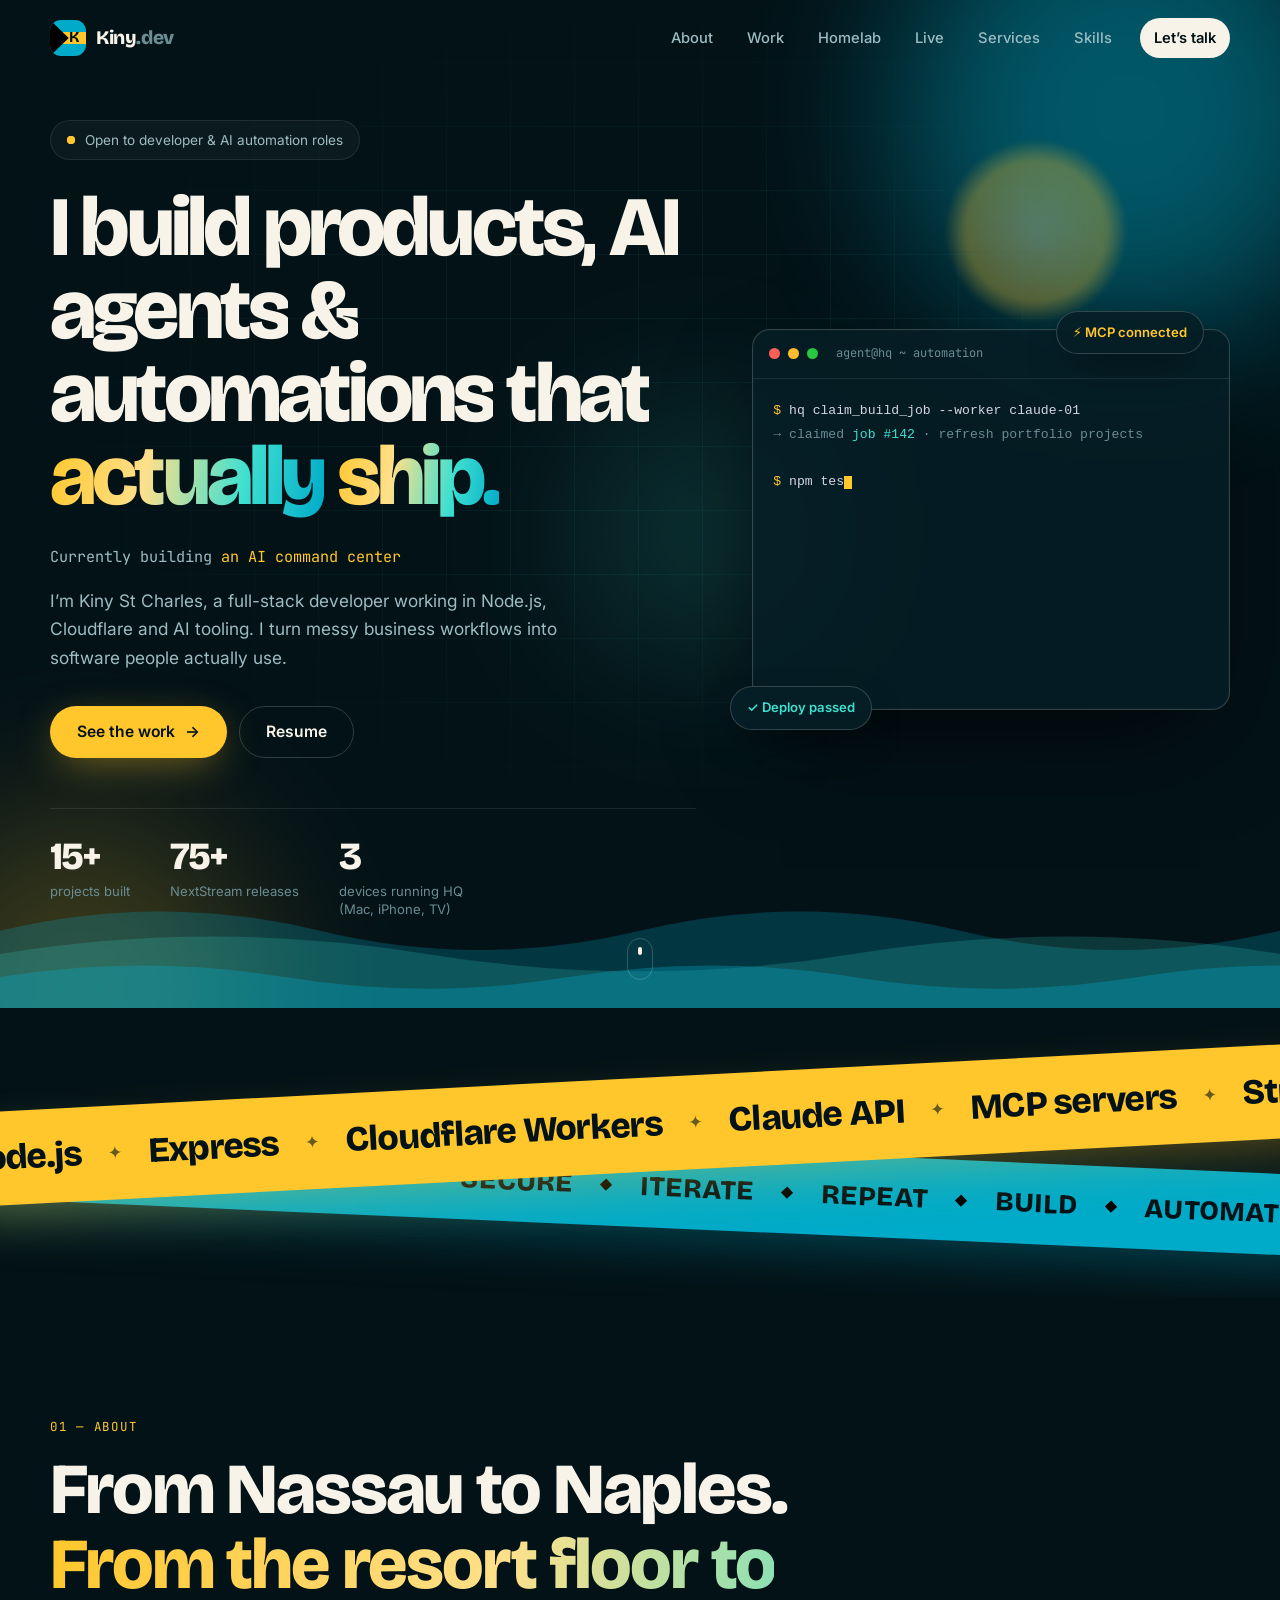
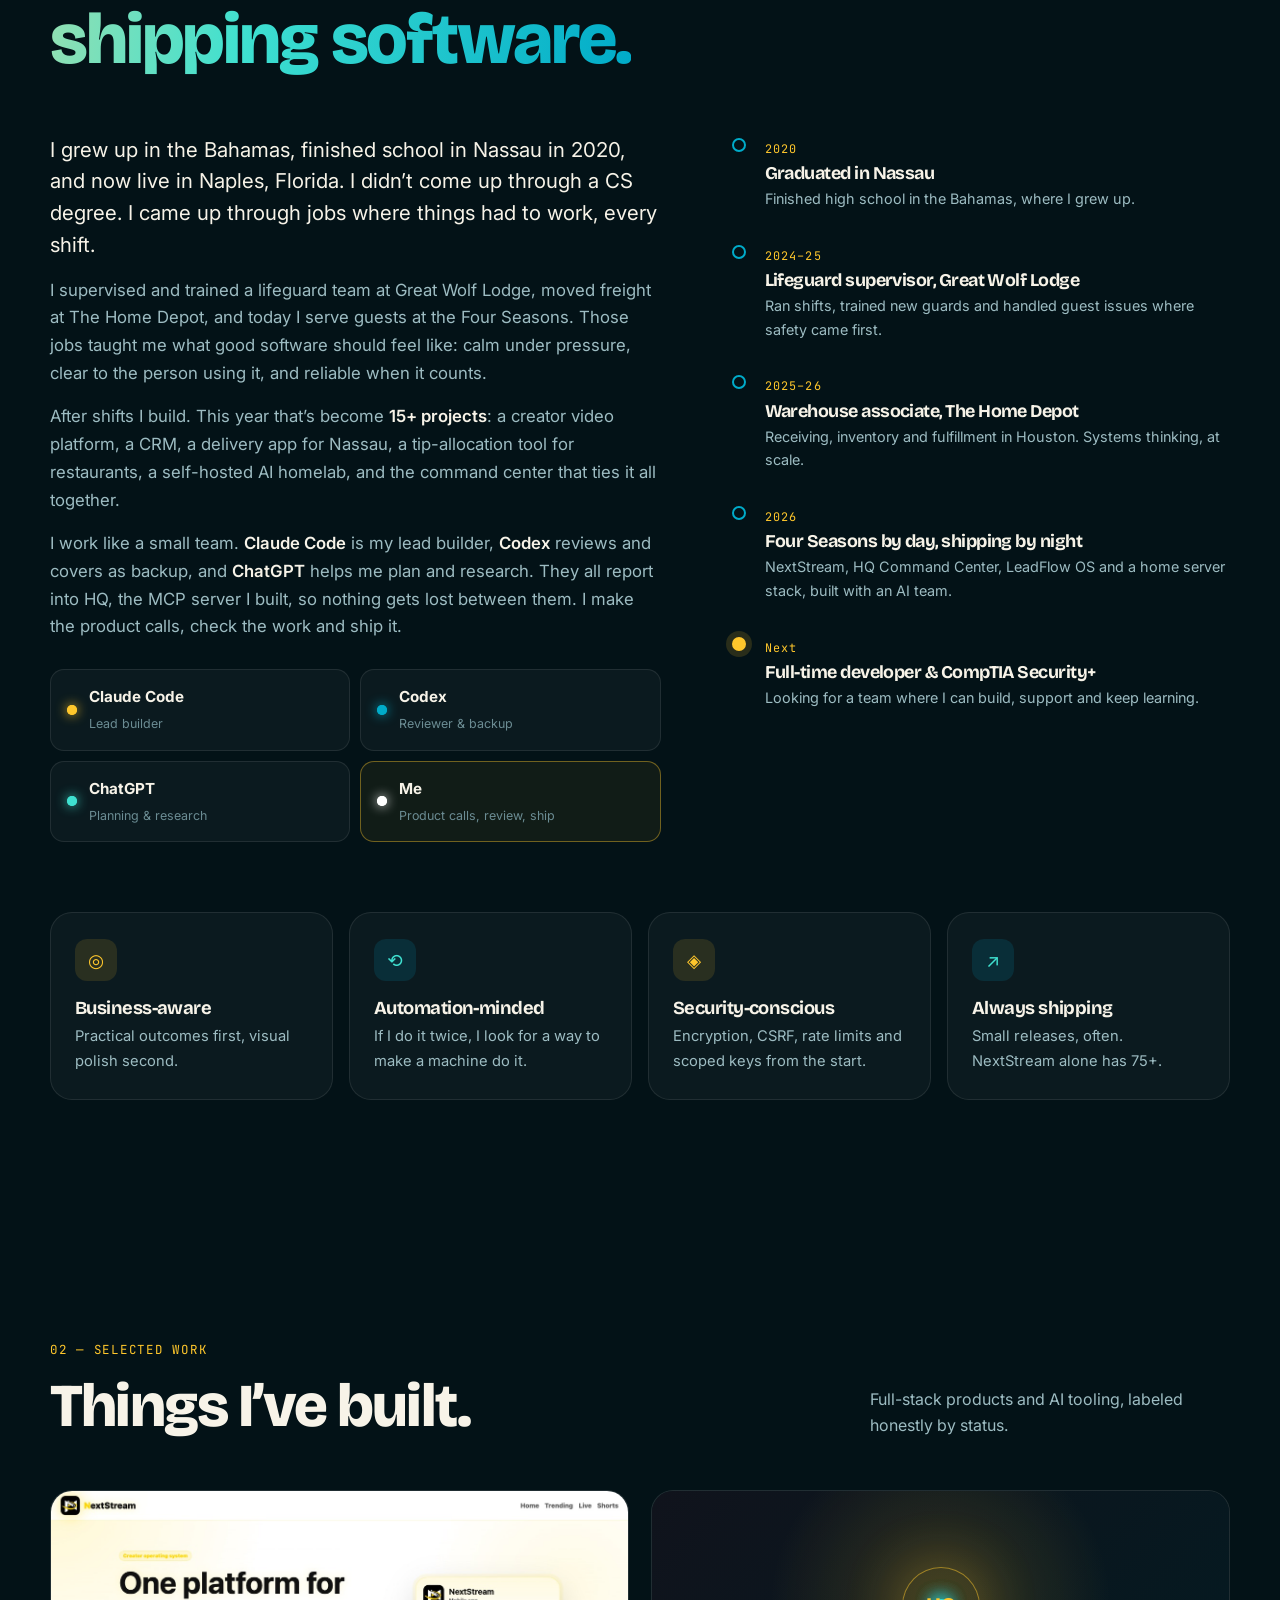
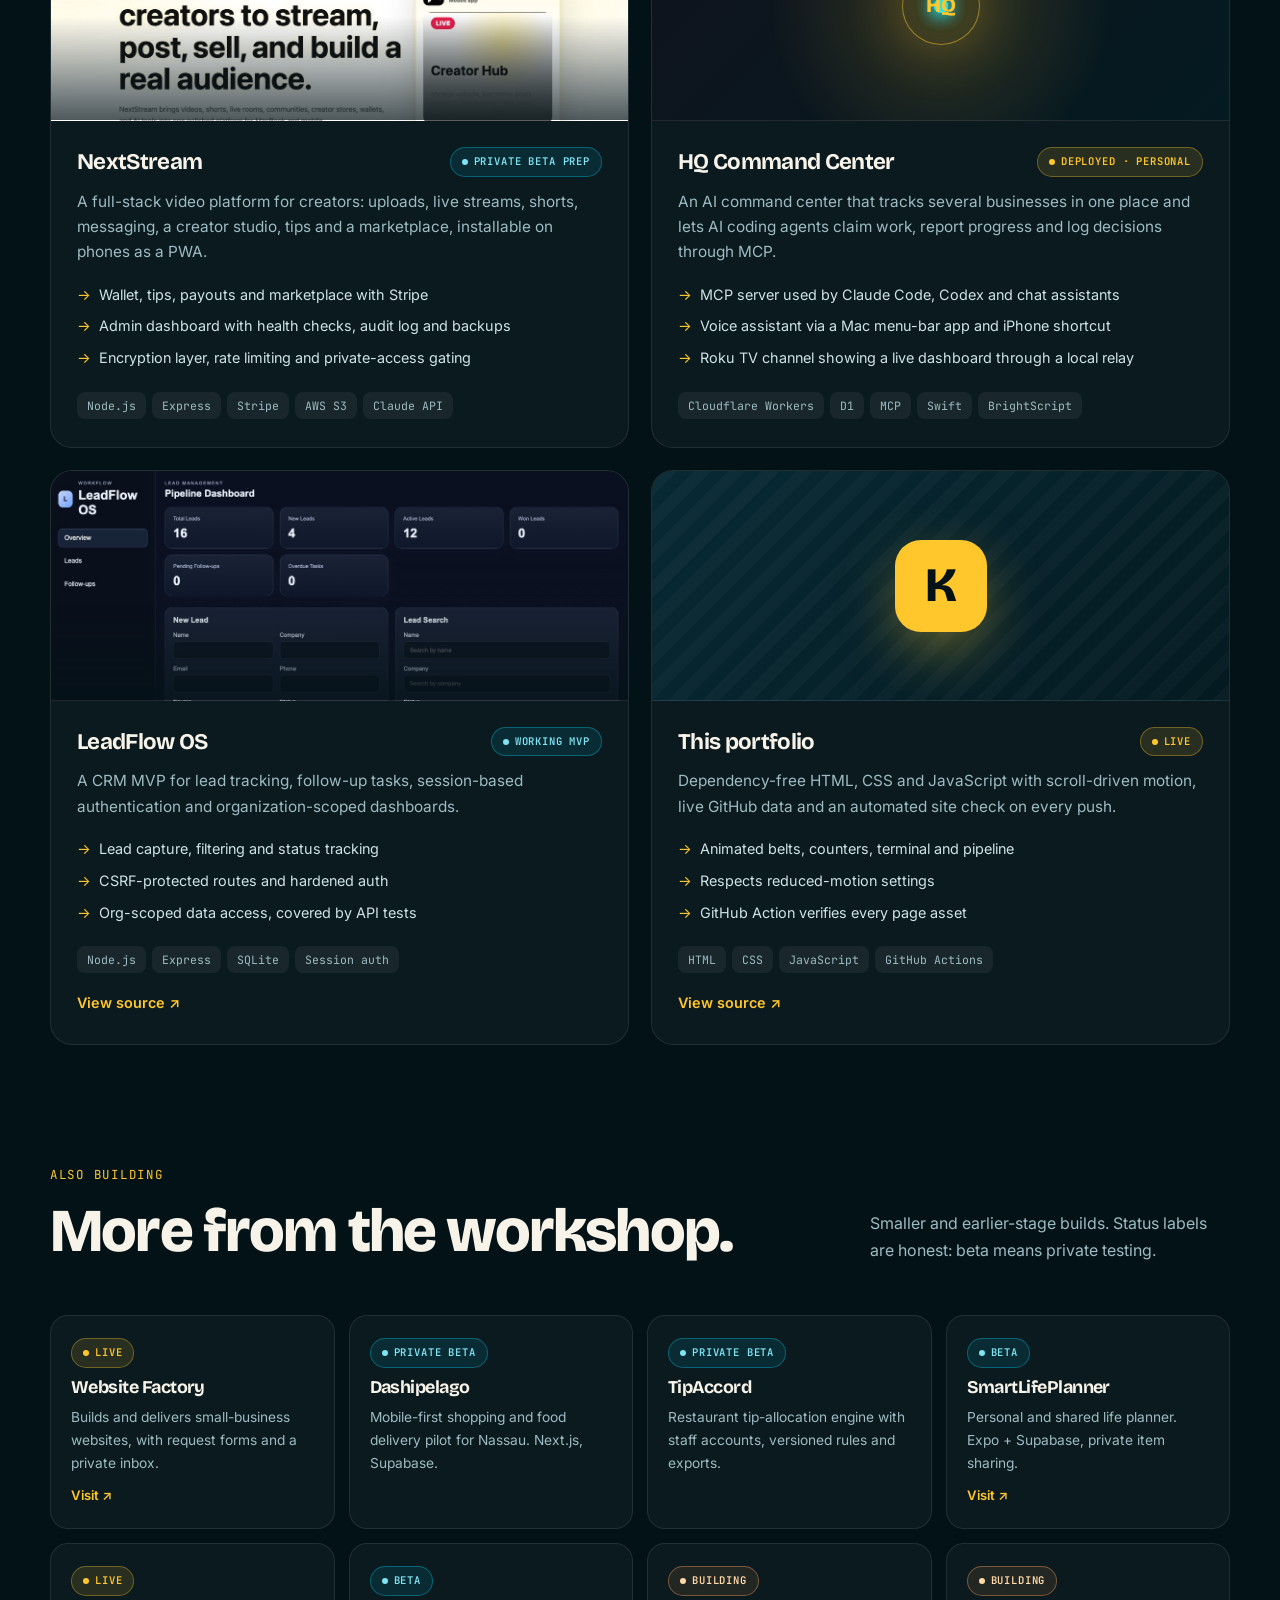
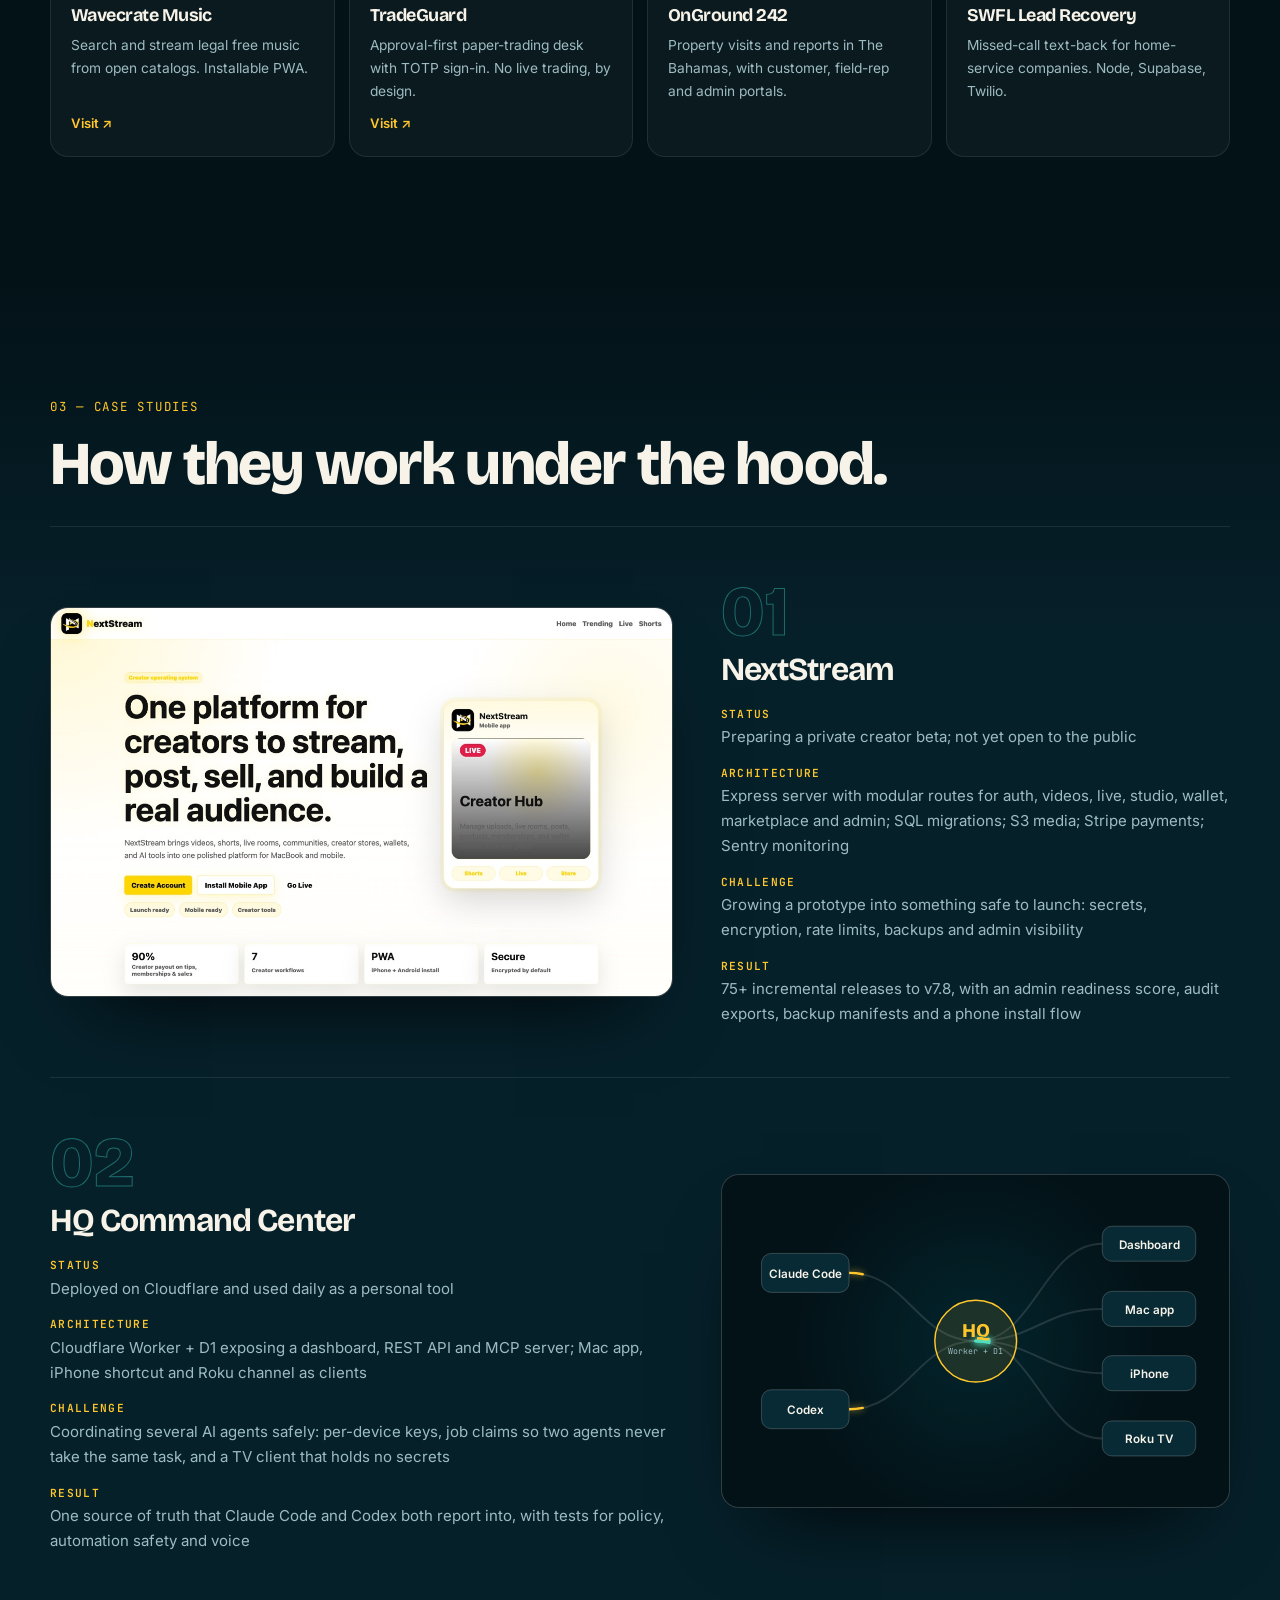
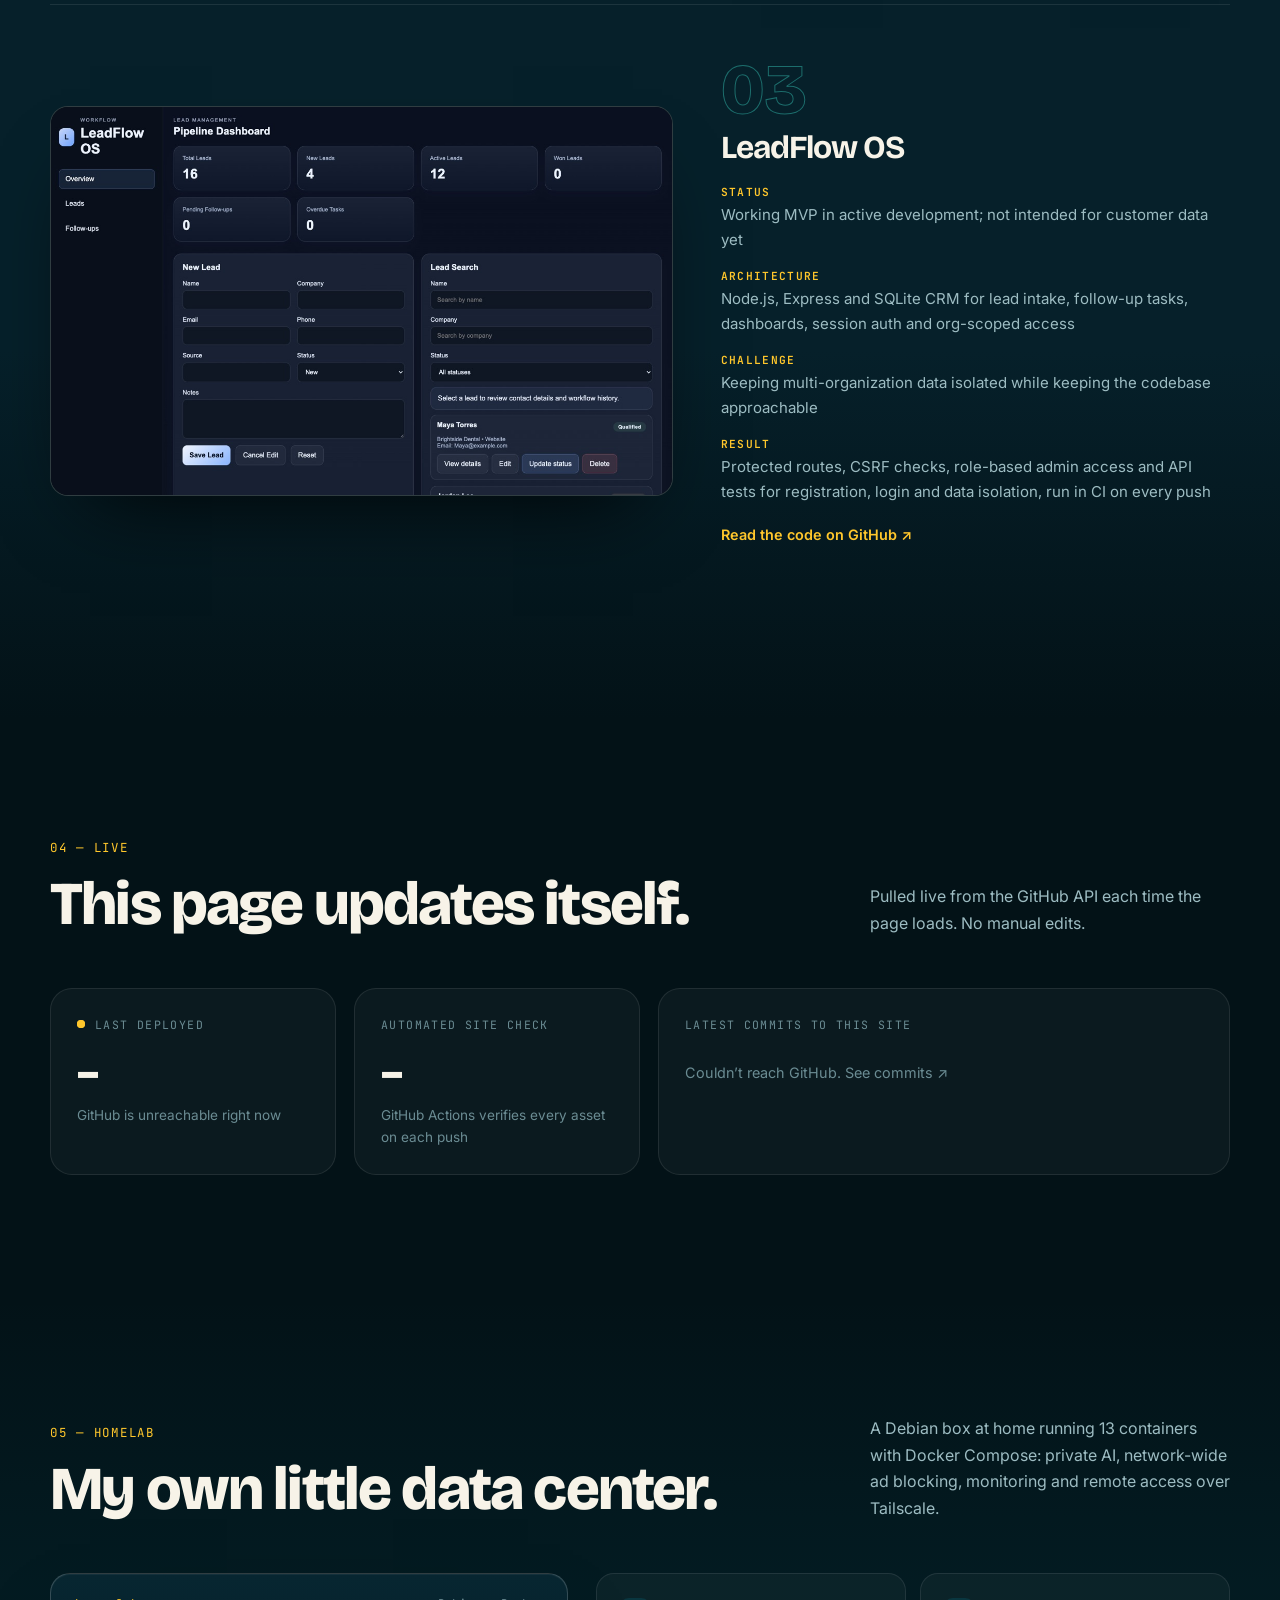
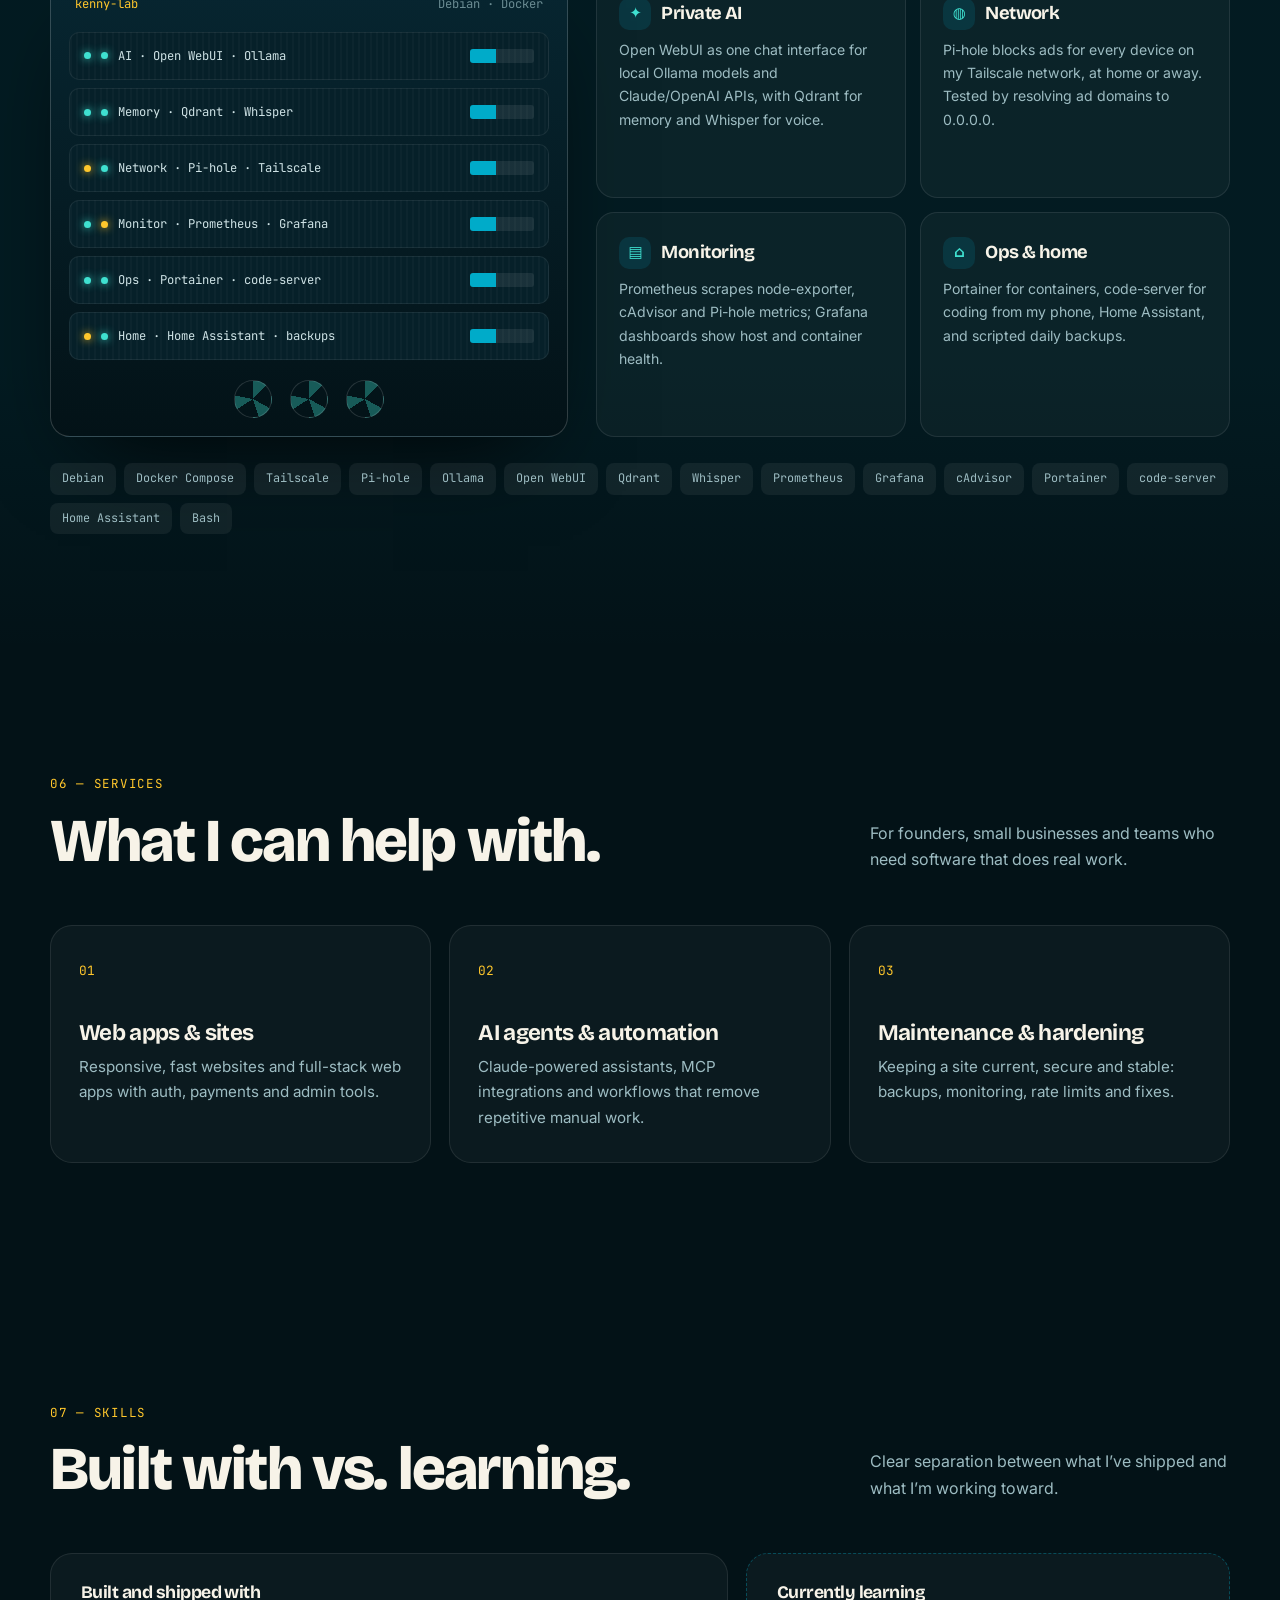
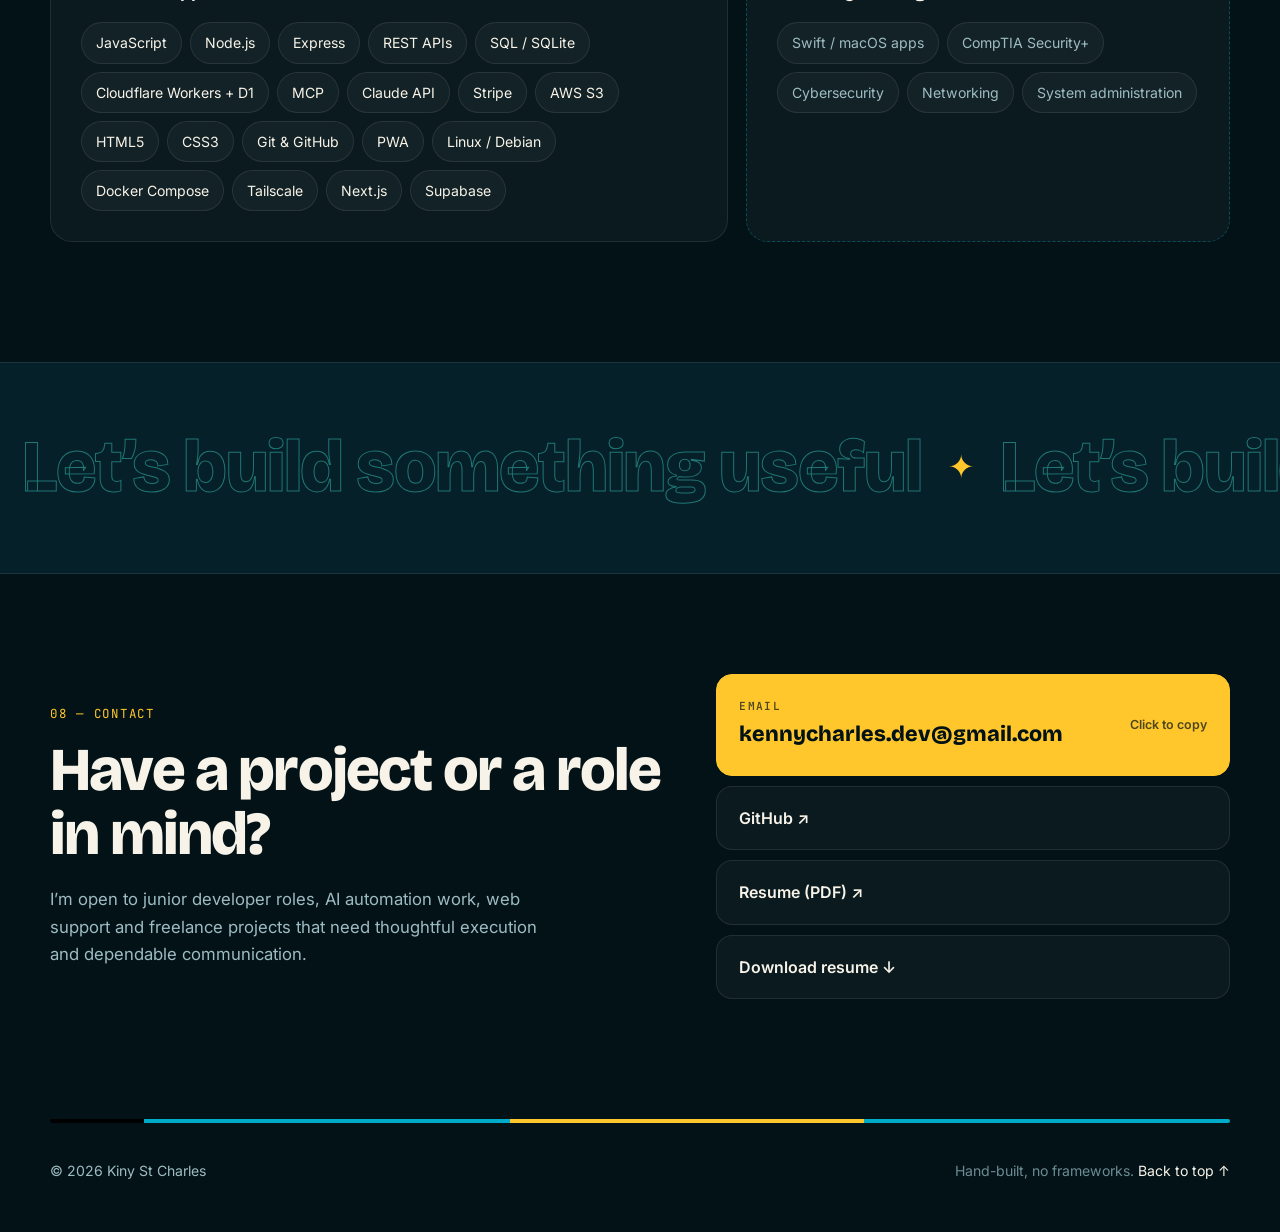
==== commit 849e7afa: "Link the now-public LeadFlow OS repo Co-Authored-By: Claude Opus 5.5 <noreply@anthropic.com>" ====
--- a/index.html
+++ b/index.html
@@ -340,7 +340,9 @@
                 <div class="meta-row">
                   <span>Node.js</span><span>Express</span><span>SQLite</span><span>Session auth</span>
                 </div>
-                <p class="project-note">Private repo, code walkthrough on request</p>
+                <div class="project-links">
+                  <a href="https://github.com/kennycharlesdev/leadflow-os" target="_blank" rel="noopener noreferrer">View source ↗</a>
+                </div>
               </div>
             </article>
 
@@ -500,8 +502,11 @@
                 <li><strong>Status</strong> Working MVP in active development; not intended for customer data yet</li>
                 <li><strong>Architecture</strong> Node.js, Express and SQLite CRM for lead intake, follow-up tasks, dashboards, session auth and org-scoped access</li>
                 <li><strong>Challenge</strong> Keeping multi-organization data isolated while keeping the codebase approachable</li>
-                <li><strong>Result</strong> Protected routes, CSRF checks, role-based admin access and API tests for registration, login and data isolation</li>
+                <li><strong>Result</strong> Protected routes, CSRF checks, role-based admin access and API tests for registration, login and data isolation, run in CI on every push</li>
               </ul>
+              <div class="project-links">
+                <a href="https://github.com/kennycharlesdev/leadflow-os" target="_blank" rel="noopener noreferrer">Read the code on GitHub ↗</a>
+              </div>
             </div>
           </article>
         </div>
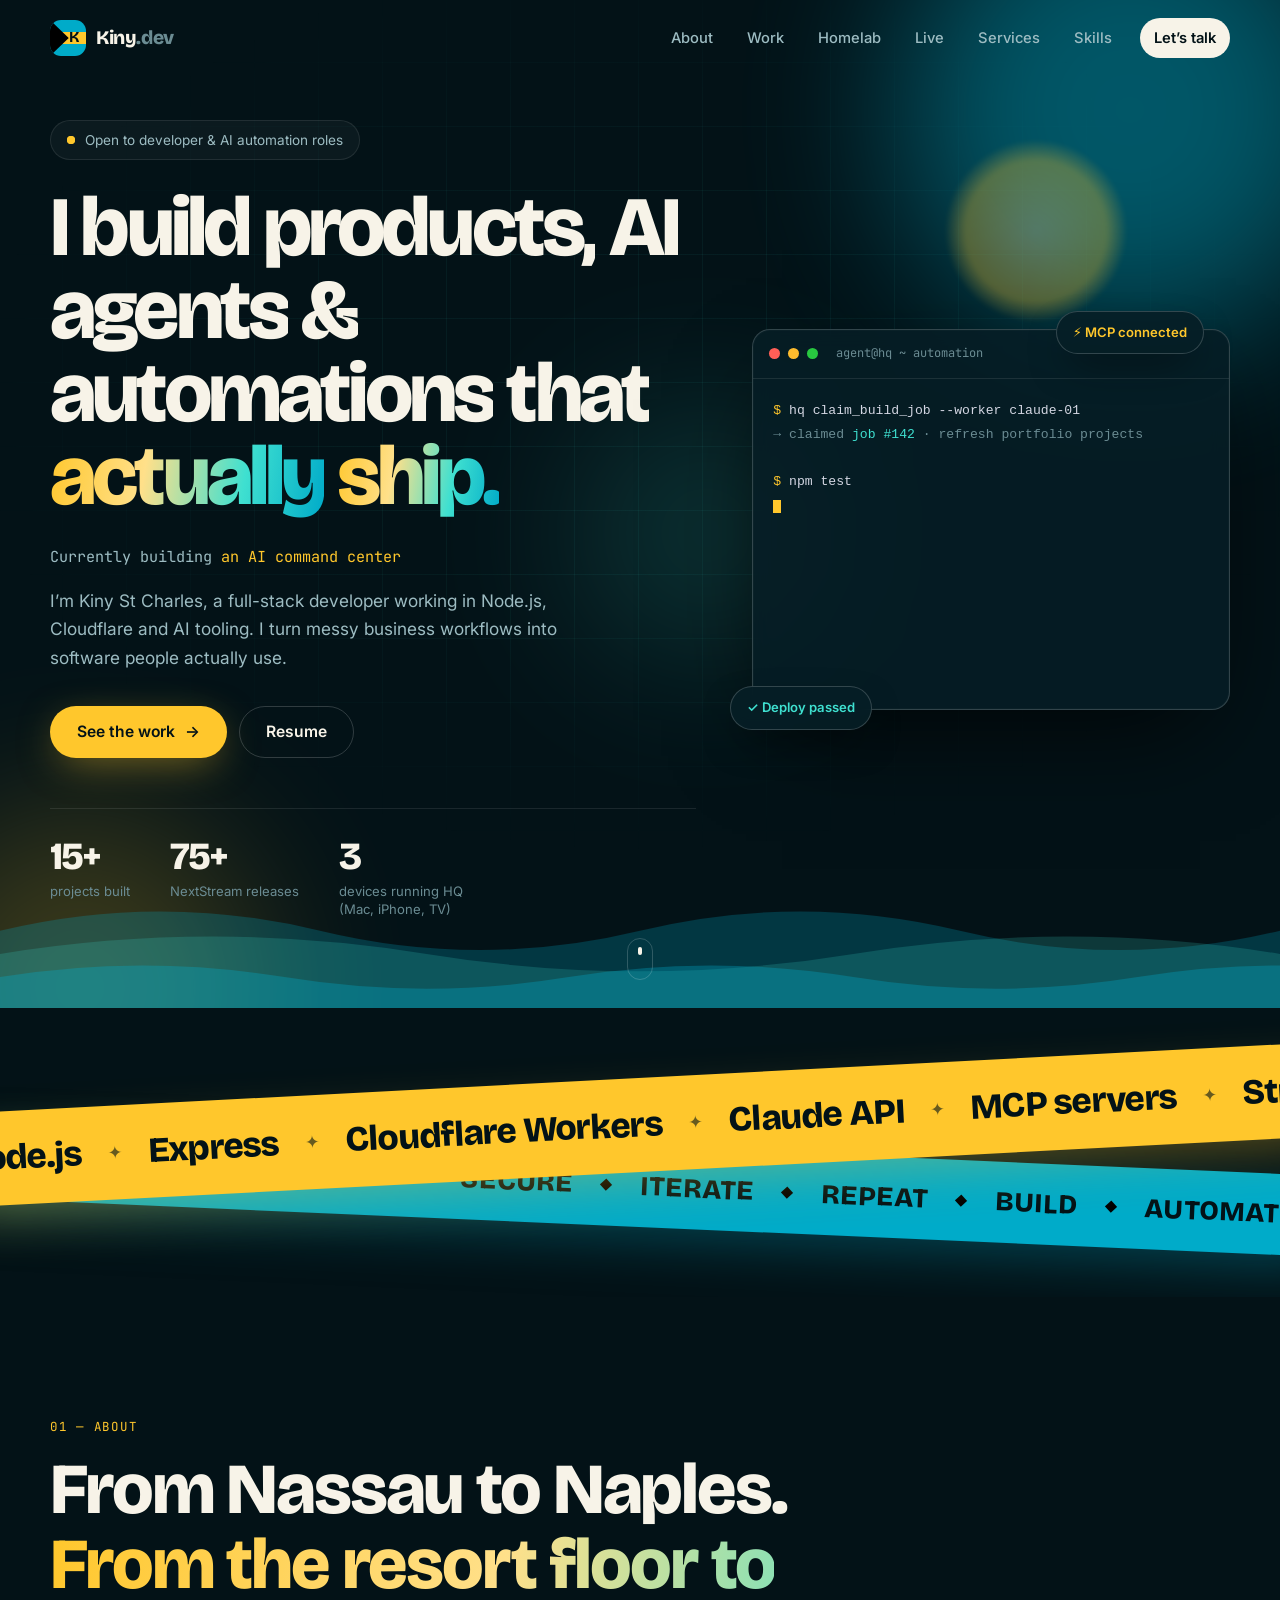
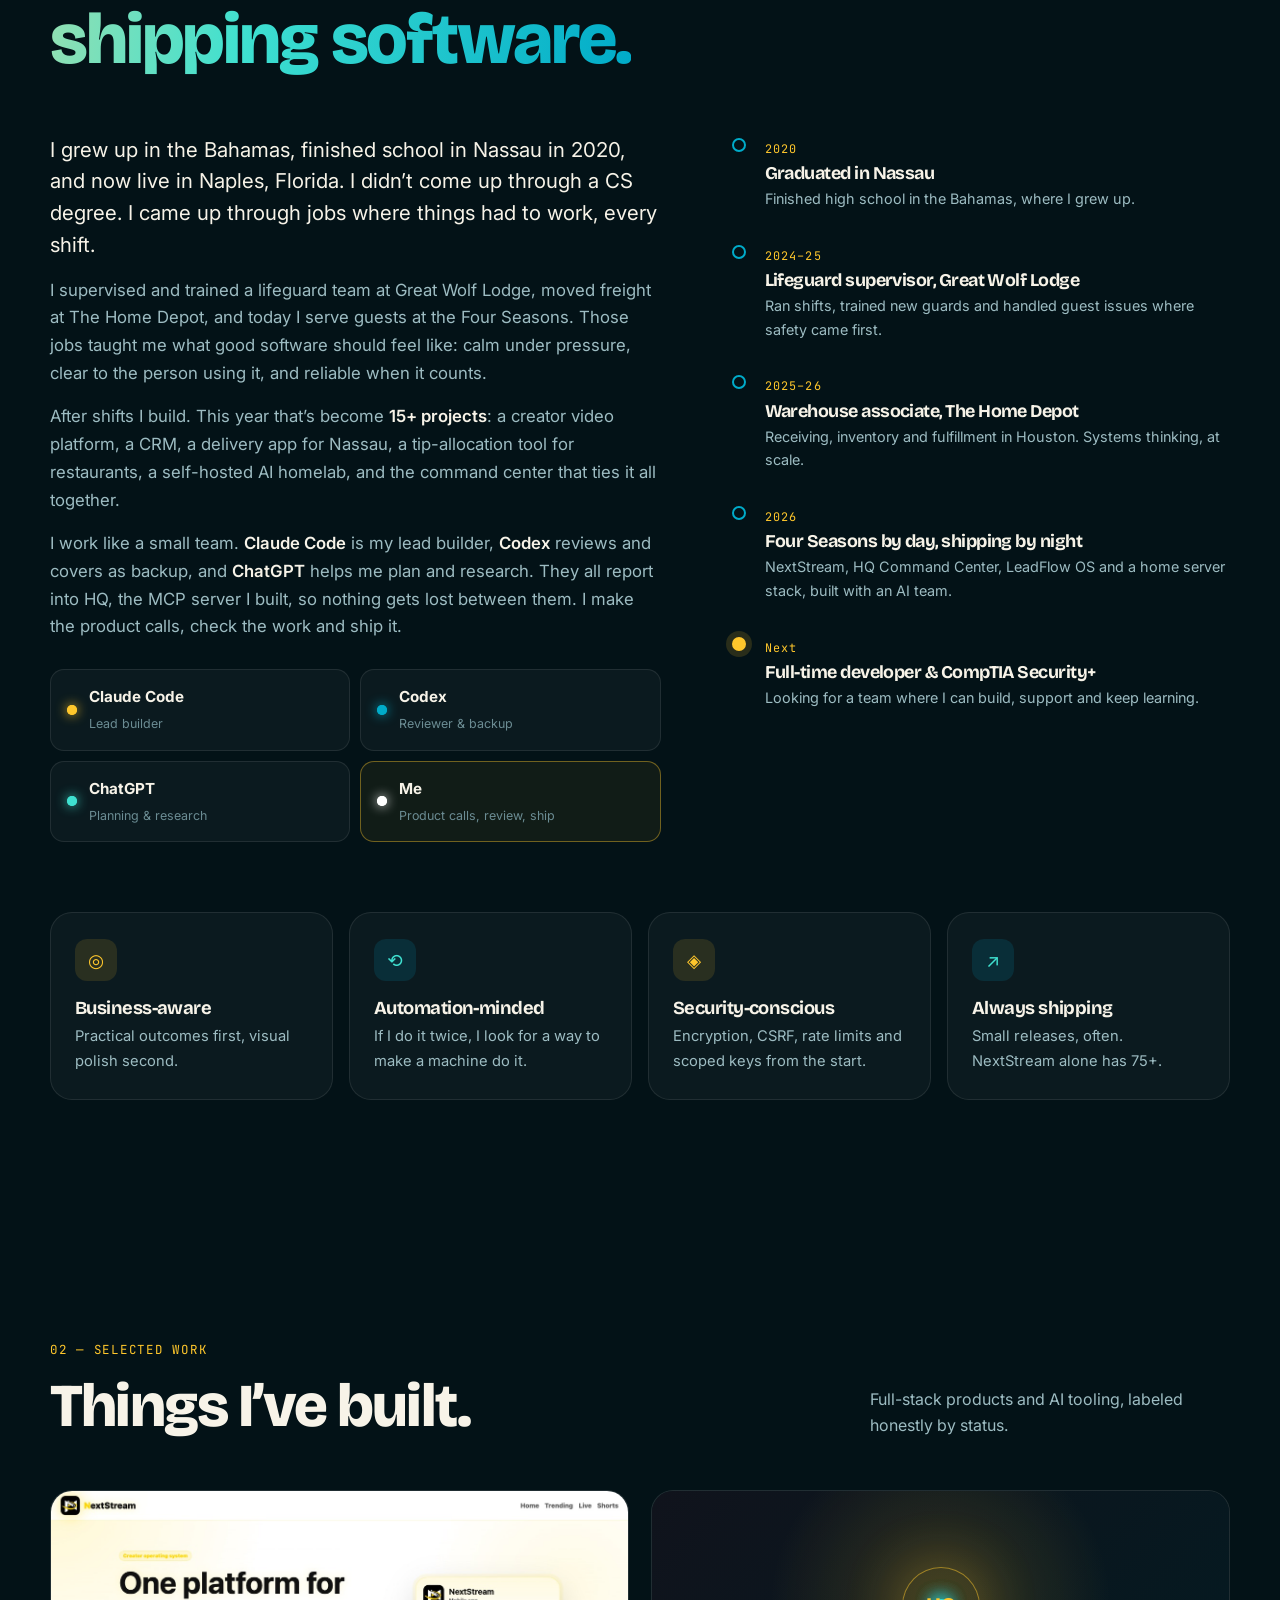
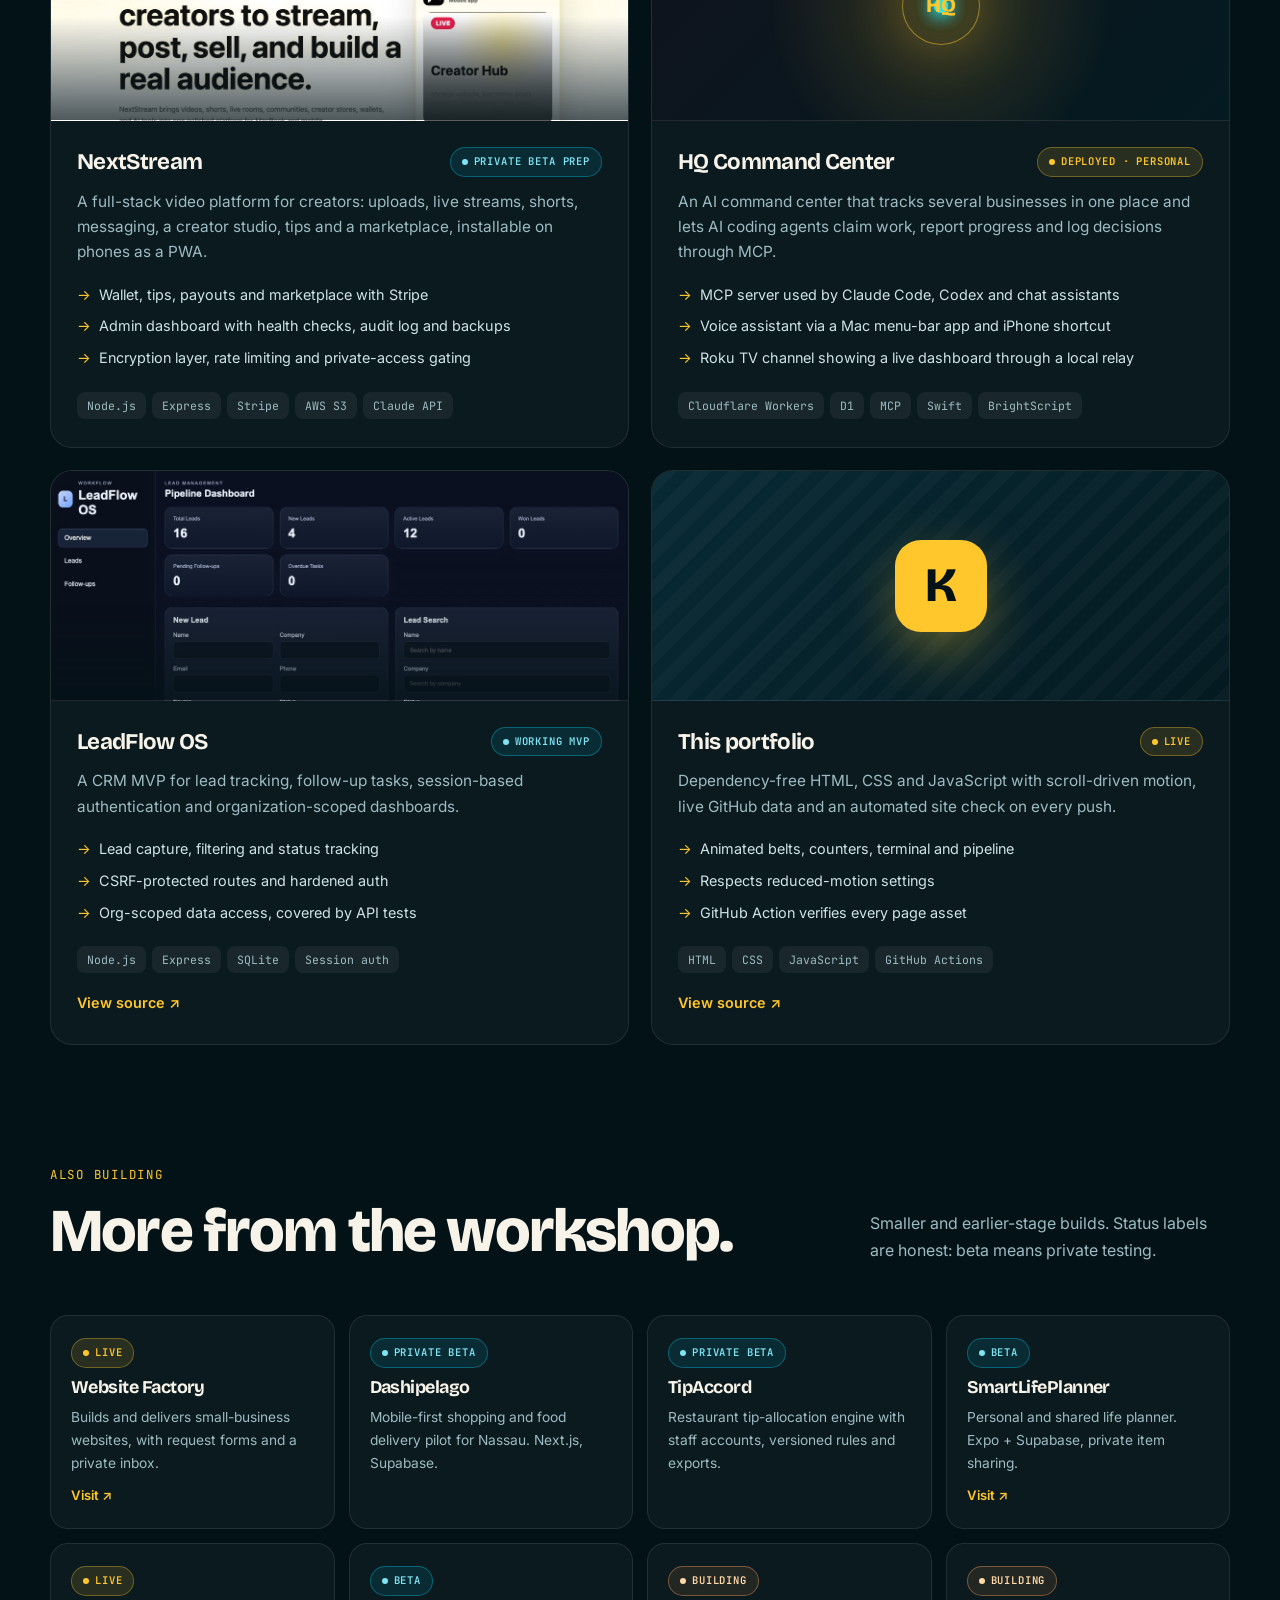
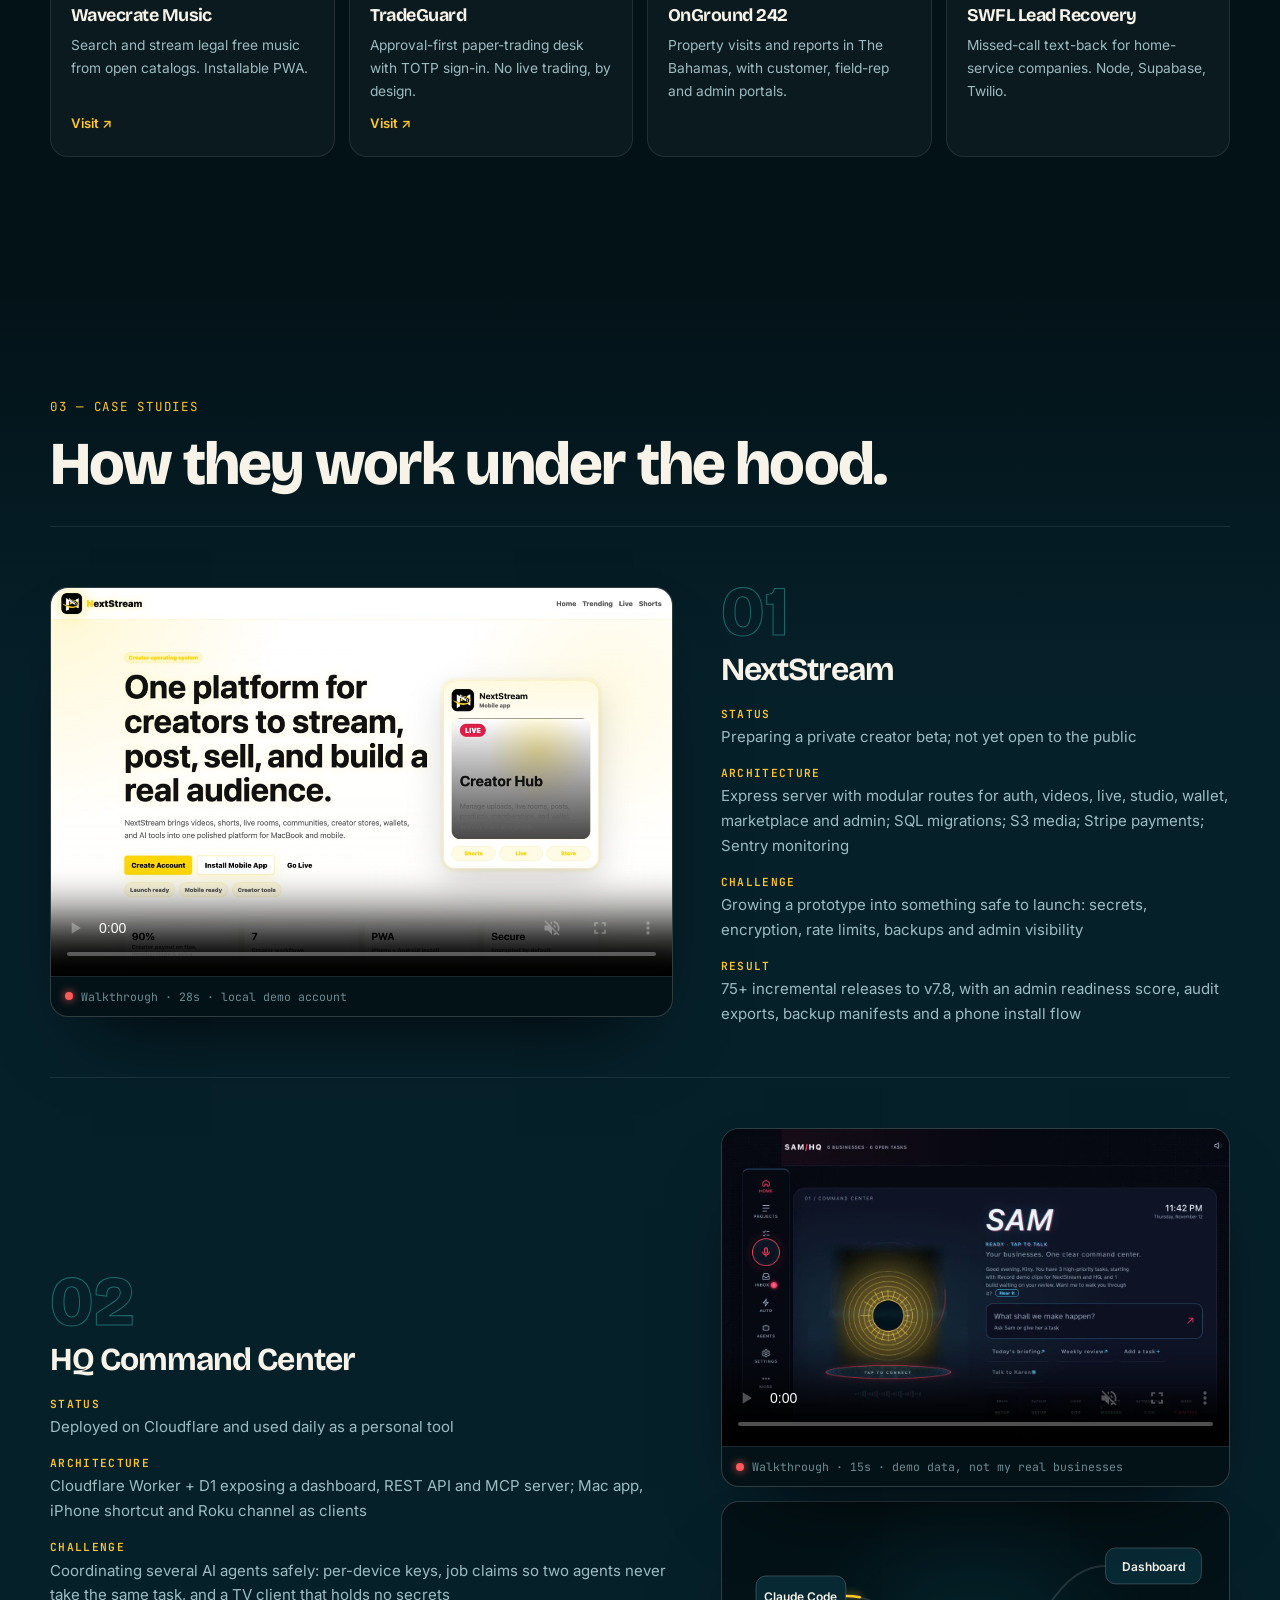
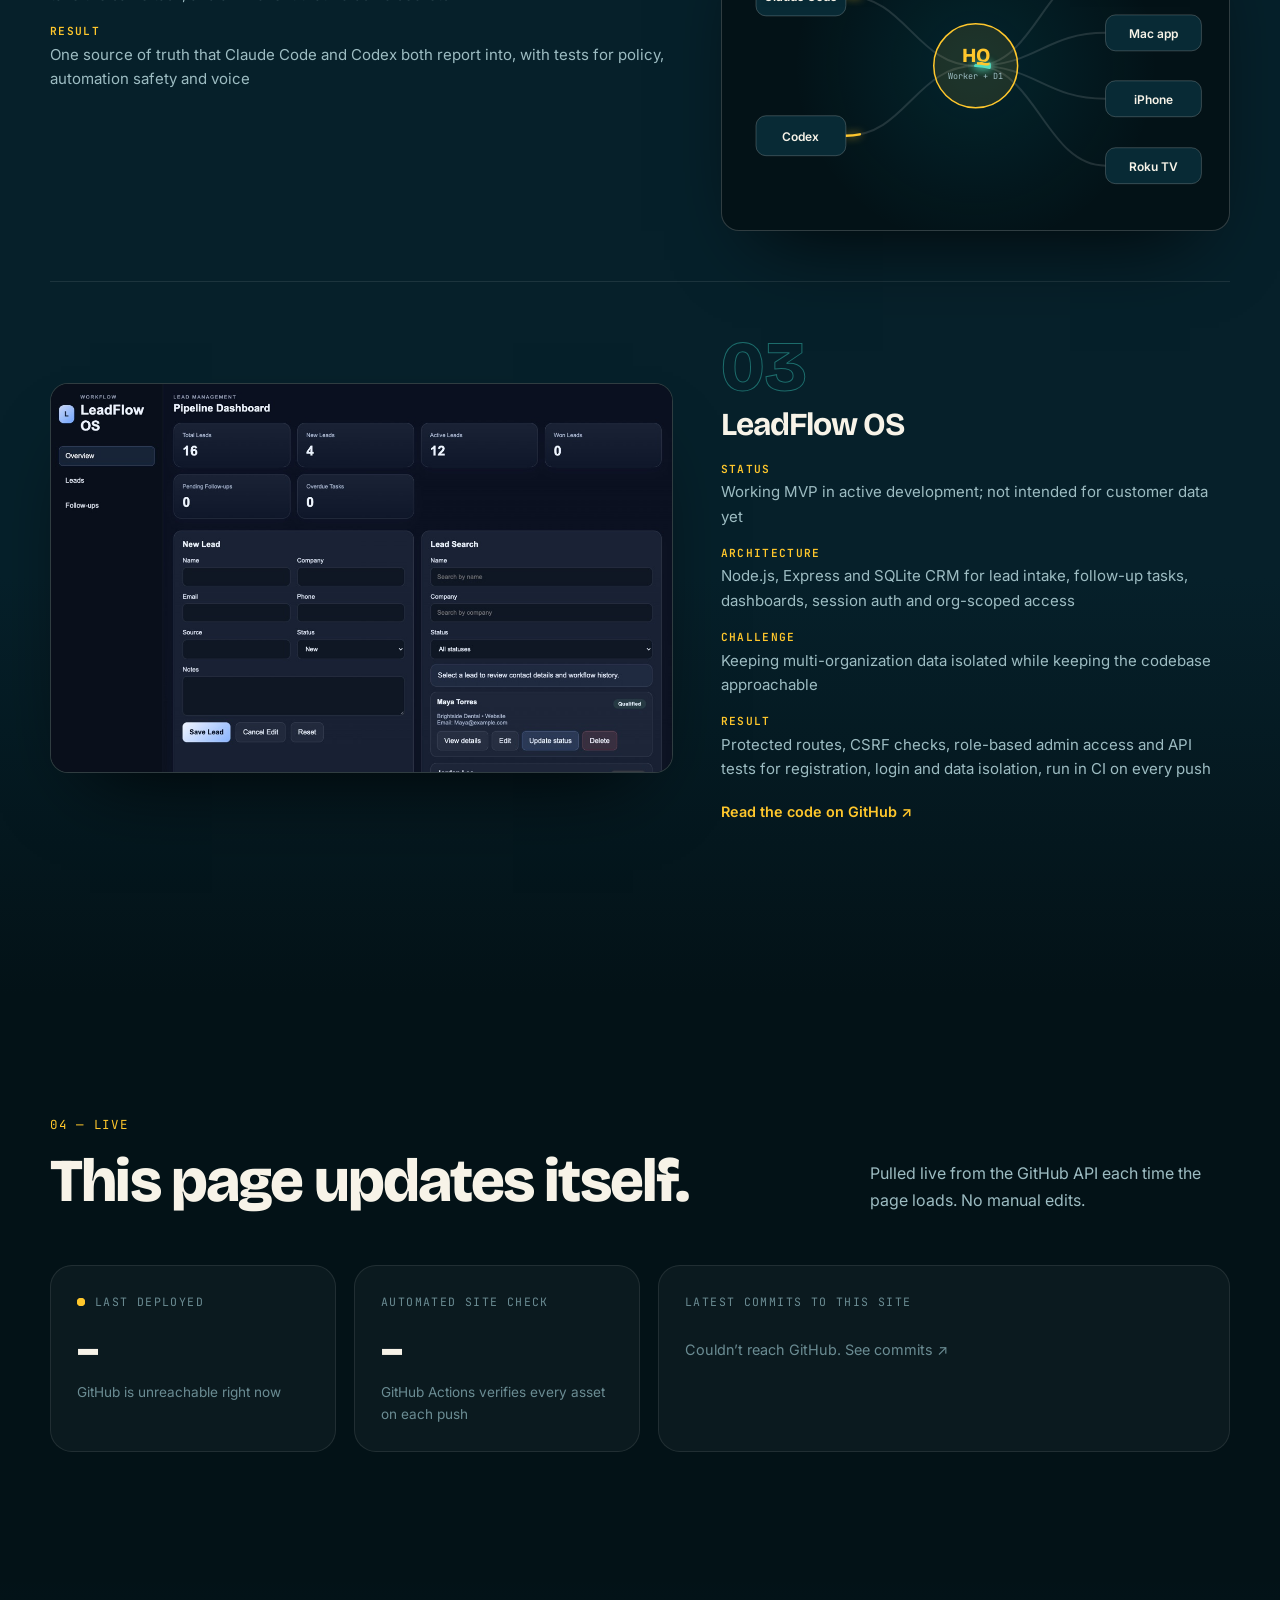
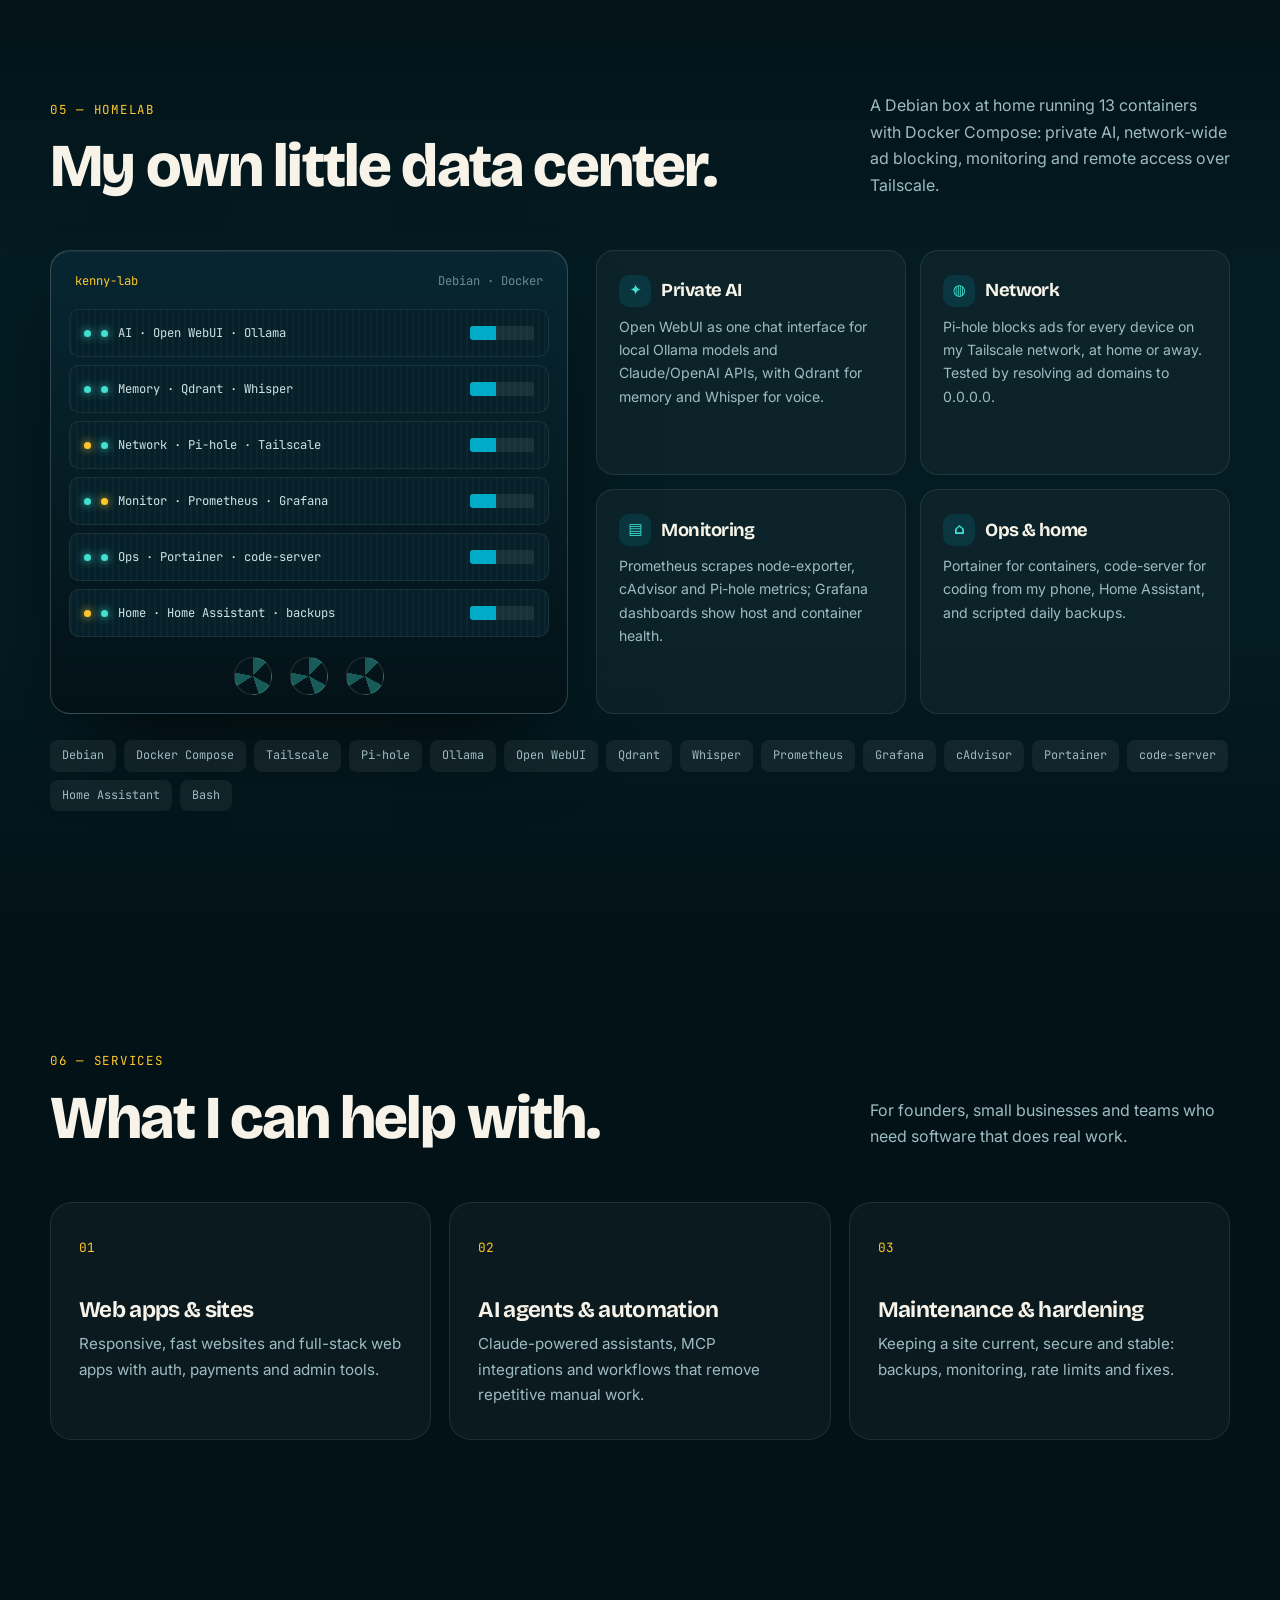
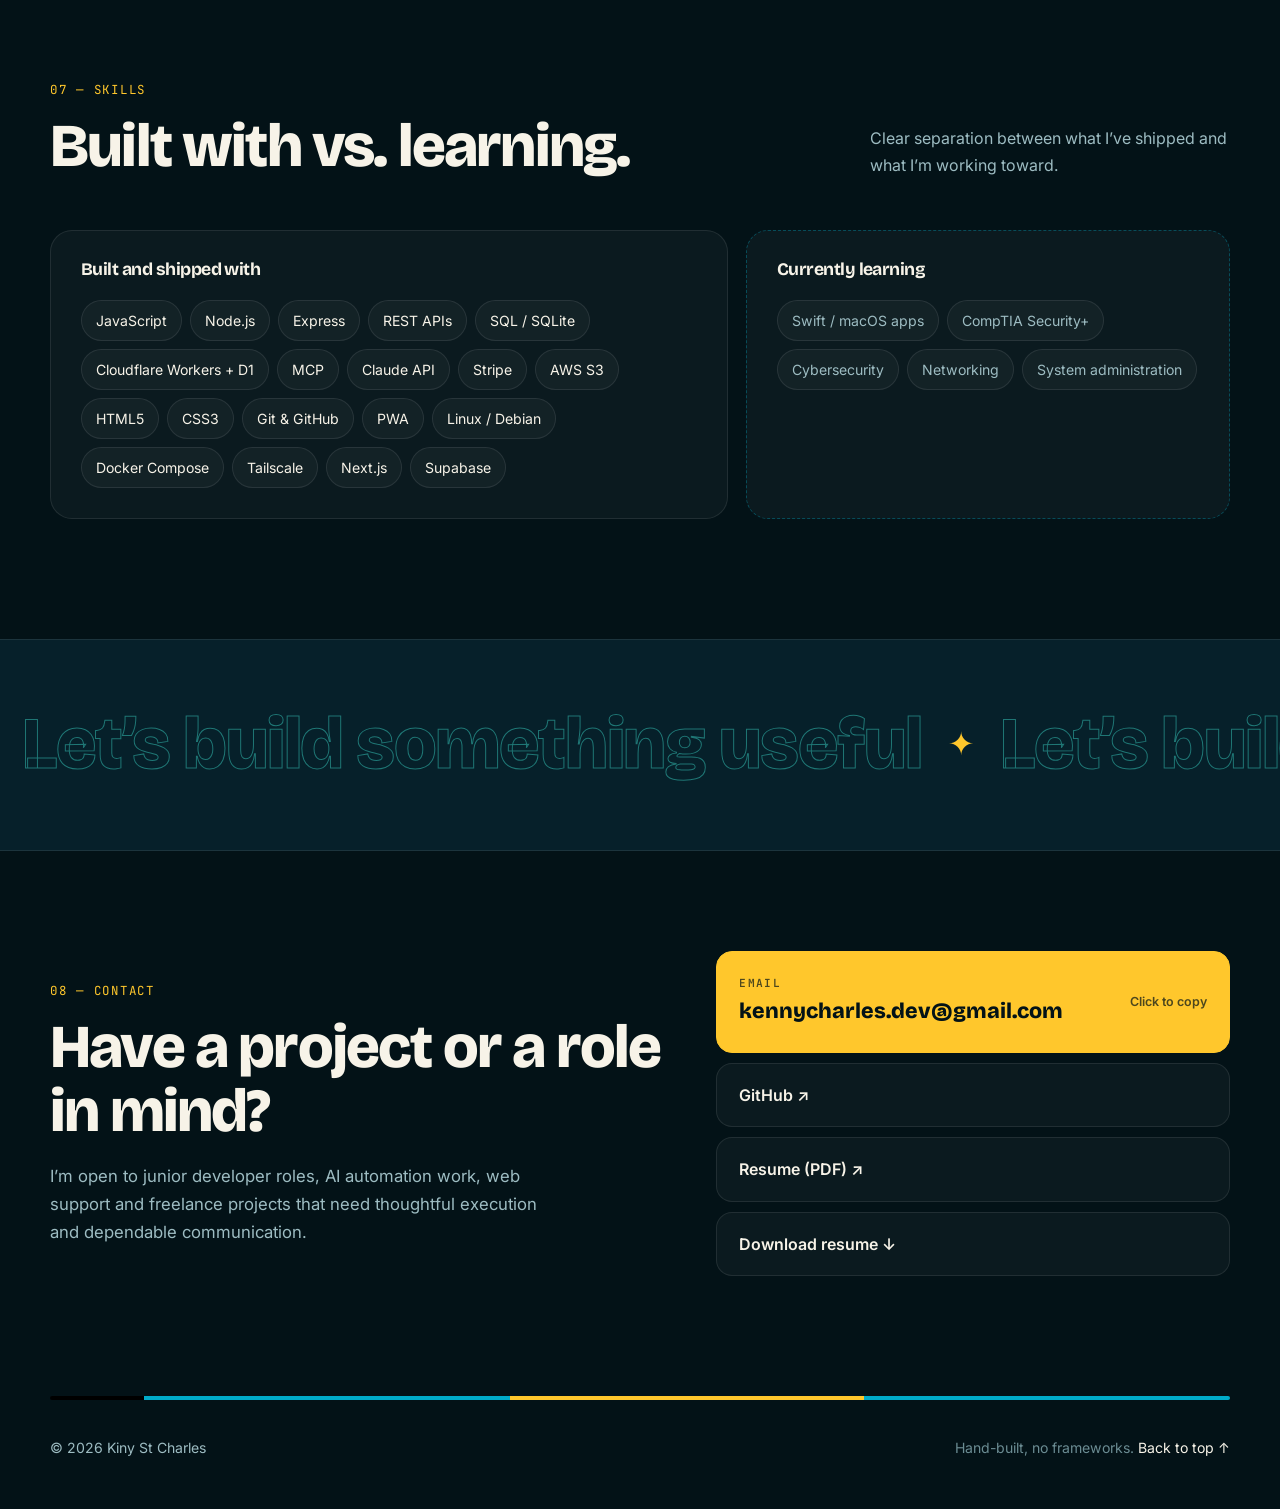
==== commit b8f052d2: "Add NextStream and HQ walkthrough clips to case studies Clips autoplay muted only while visible and " ====
--- a/index.html
+++ b/index.html
@@ -439,9 +439,12 @@
           <h2 class="reveal">How they work under the hood.</h2>
 
           <article class="case-study reveal">
-            <div class="case-media">
-              <img class="case-shot" src="assets/projects/nextstream.jpg" alt="NextStream home page" loading="lazy" />
-            </div>
+            <figure class="case-media case-video">
+              <video class="demo-video" muted loop playsinline preload="none" poster="assets/projects/nextstream.jpg" aria-label="Screen recording: NextStream home, trending, creator studio, marketplace and wallet">
+                <source src="assets/projects/nextstream-demo.mp4" type="video/mp4" />
+              </video>
+              <figcaption><span class="rec-dot"></span> Walkthrough · 28s · local demo account</figcaption>
+            </figure>
             <div class="case-copy">
               <p class="case-num">01</p>
               <h3>NextStream</h3>
@@ -455,6 +458,13 @@
           </article>
 
           <article class="case-study reverse reveal">
+            <div class="case-stack">
+            <figure class="case-media case-video">
+              <video class="demo-video" muted loop playsinline preload="none" poster="assets/projects/hq-poster.jpg" aria-label="Screen recording: HQ dashboard home, tasks, agent build jobs and activity feed, using demo data">
+                <source src="assets/projects/hq-demo.mp4" type="video/mp4" />
+              </video>
+              <figcaption><span class="rec-dot"></span> Walkthrough · 15s · demo data, not my real businesses</figcaption>
+            </figure>
             <div class="case-media pipeline-media">
               <svg class="pipeline" viewBox="0 0 480 300" role="img" aria-labelledby="pipe-title">
                 <title id="pipe-title">Diagram: AI agents report to HQ, which feeds the dashboard, Mac, iPhone and TV</title>
@@ -479,6 +489,7 @@
                 <g class="node"><rect x="370" y="232" width="96" height="36" rx="10" /><text x="418" y="255">Roku TV</text></g>
               </svg>
             </div>
+            </div>
             <div class="case-copy">
               <p class="case-num">02</p>
               <h3>HQ Command Center</h3>
--- a/style.css
+++ b/style.css
@@ -2530,6 +2530,60 @@
   }
 }
 
+/* ---------- demo videos ---------- */
+.case-stack {
+  display: grid;
+  gap: 14px;
+}
+
+.case-study.reverse .case-stack {
+  order: 2;
+}
+
+.case-video {
+  position: relative;
+  margin: 0;
+}
+
+.demo-video {
+  display: block;
+  width: 100%;
+  aspect-ratio: 16 / 10;
+  object-fit: cover;
+  object-position: top left;
+  background: #031217;
+}
+
+.case-video figcaption {
+  display: flex;
+  align-items: center;
+  gap: 8px;
+  padding: 10px 14px;
+  border-top: 1px solid var(--border);
+  font-family: var(--mono);
+  font-size: 0.72rem;
+  color: var(--dim);
+}
+
+.rec-dot {
+  width: 8px;
+  height: 8px;
+  border-radius: 50%;
+  background: #ff5a5a;
+  box-shadow: 0 0 8px #ff5a5a;
+  animation: led 1.2s steps(2) infinite;
+}
+
+.pipeline-media {
+  padding: 14px;
+}
+
+@media (max-width: 1024px) {
+  .case-study.reverse .case-stack {
+    order: 0;
+  }
+}
+
 /* ---------- reduced motion ---------- */
 
 @media (prefers-reduced-motion: reduce) {
@@ -2554,6 +2608,7 @@
     display: none;
   }
 
+  .rec-dot,
   .wave,
   .sun,
   .led,
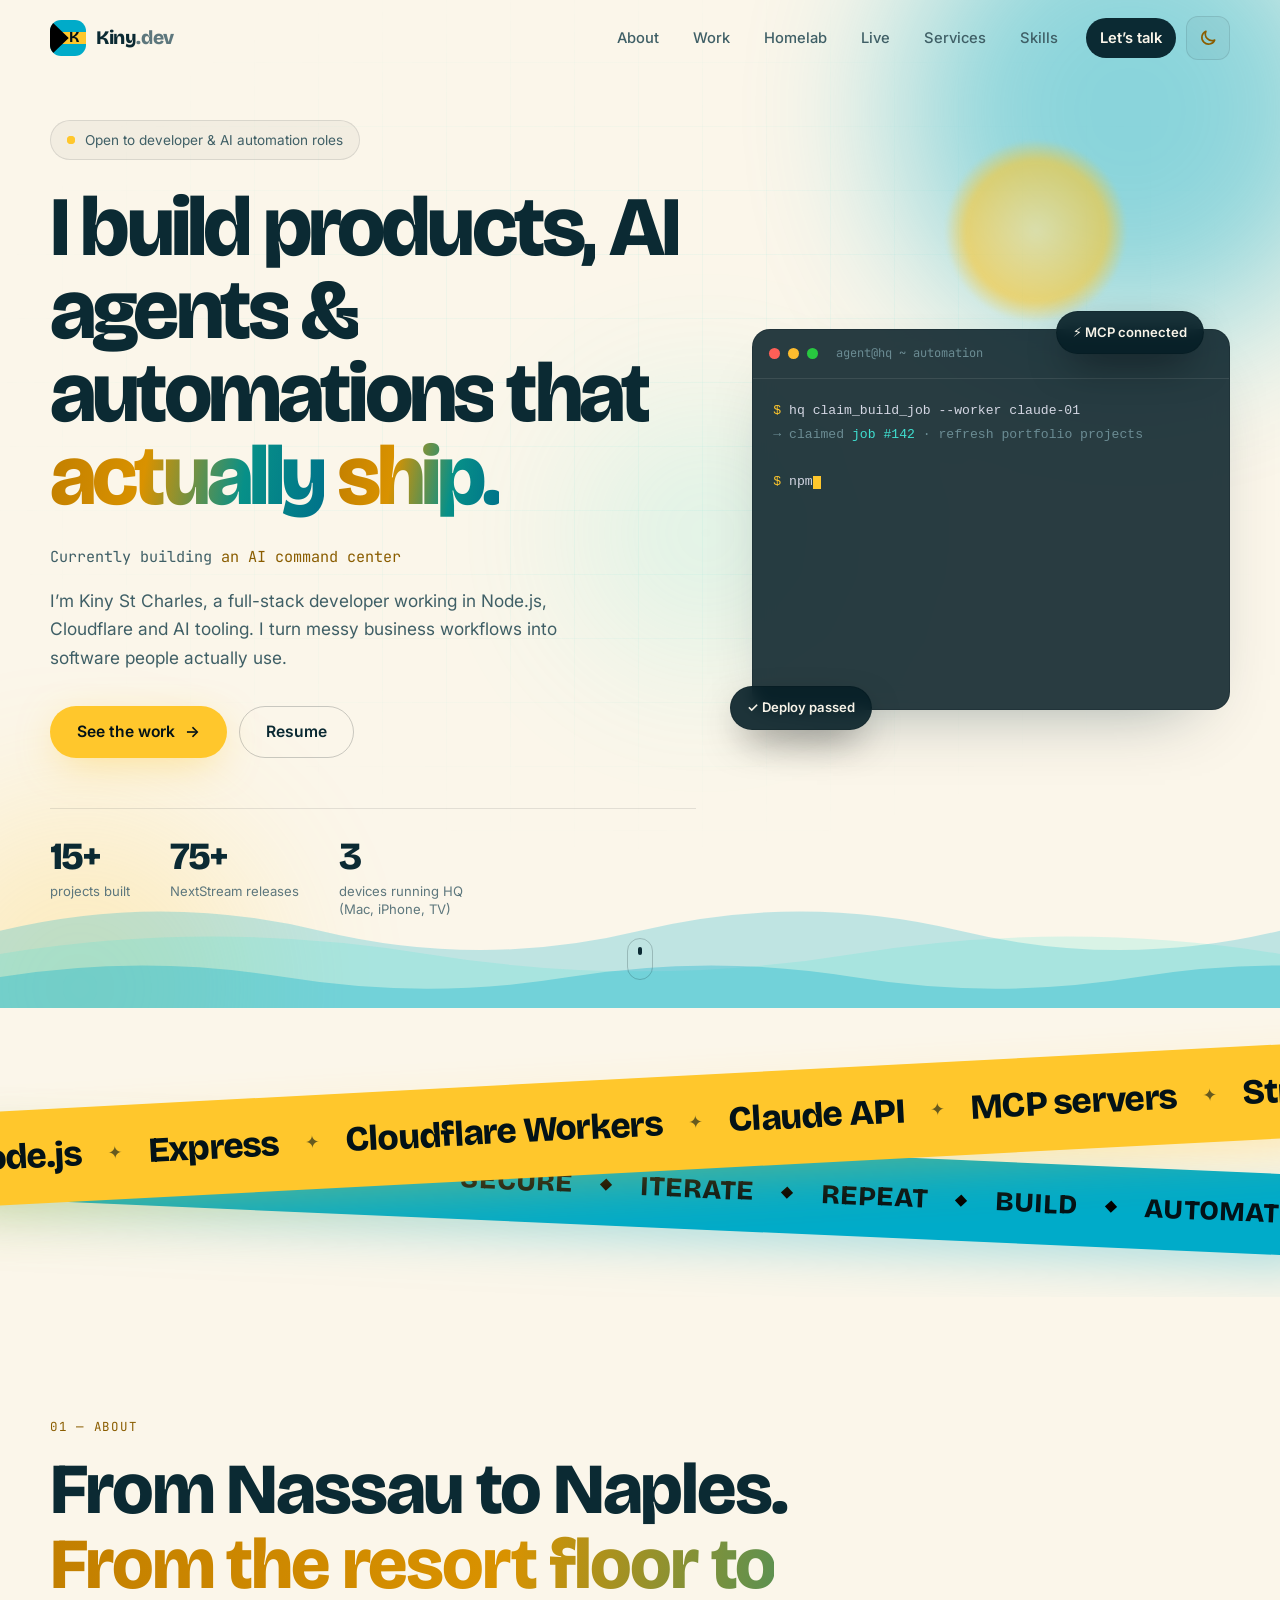
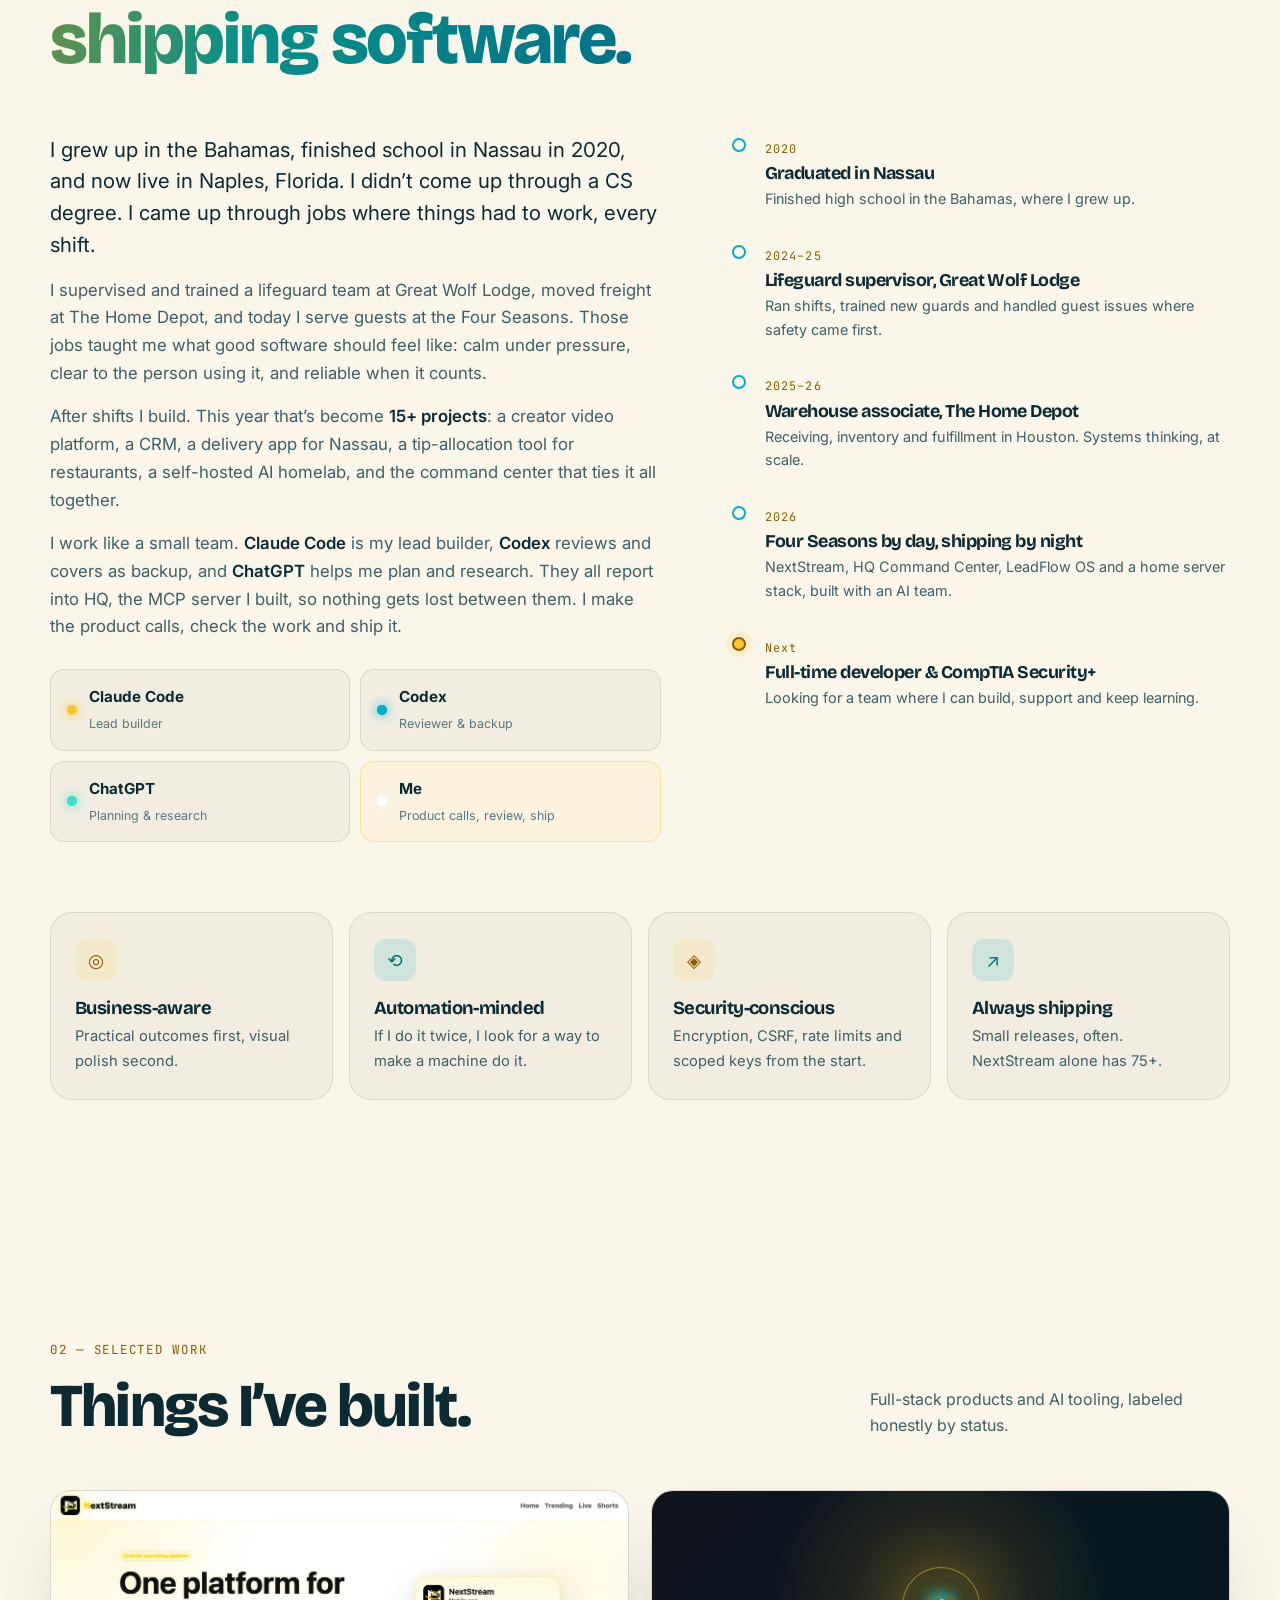
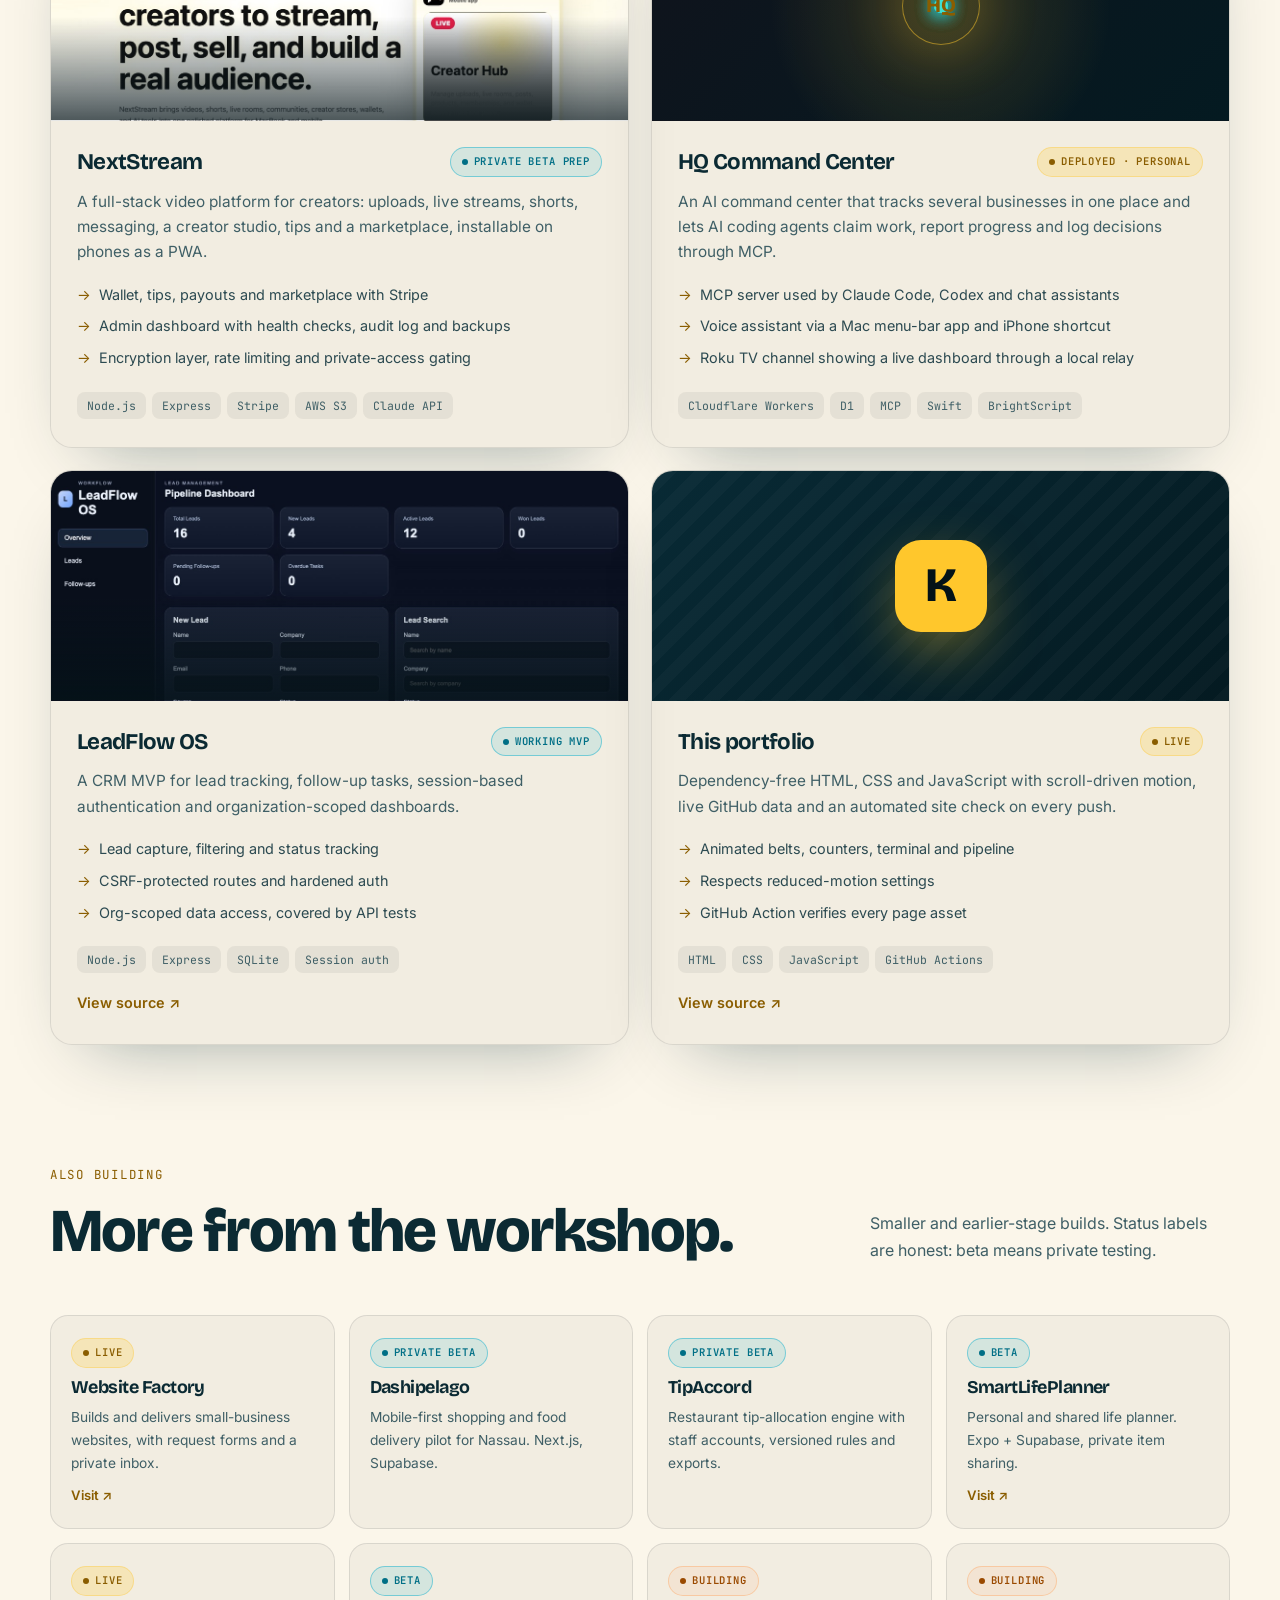
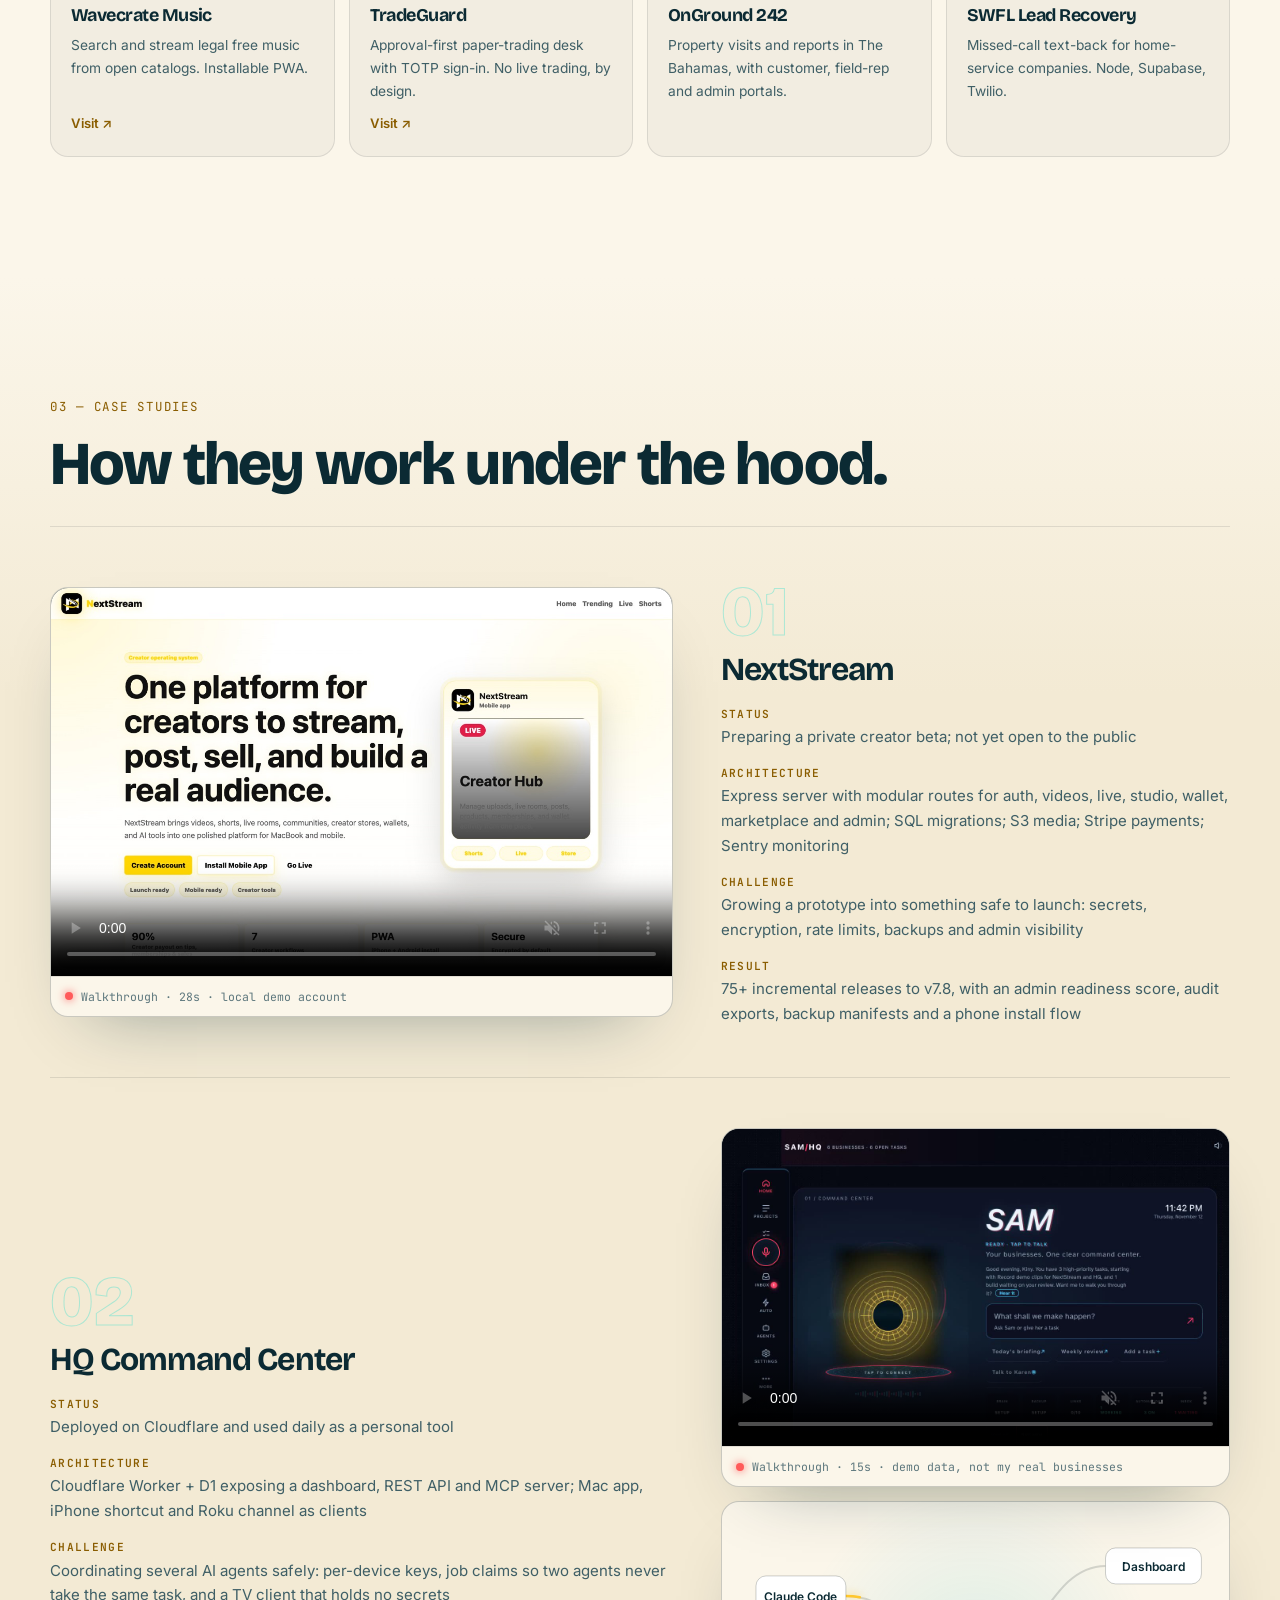
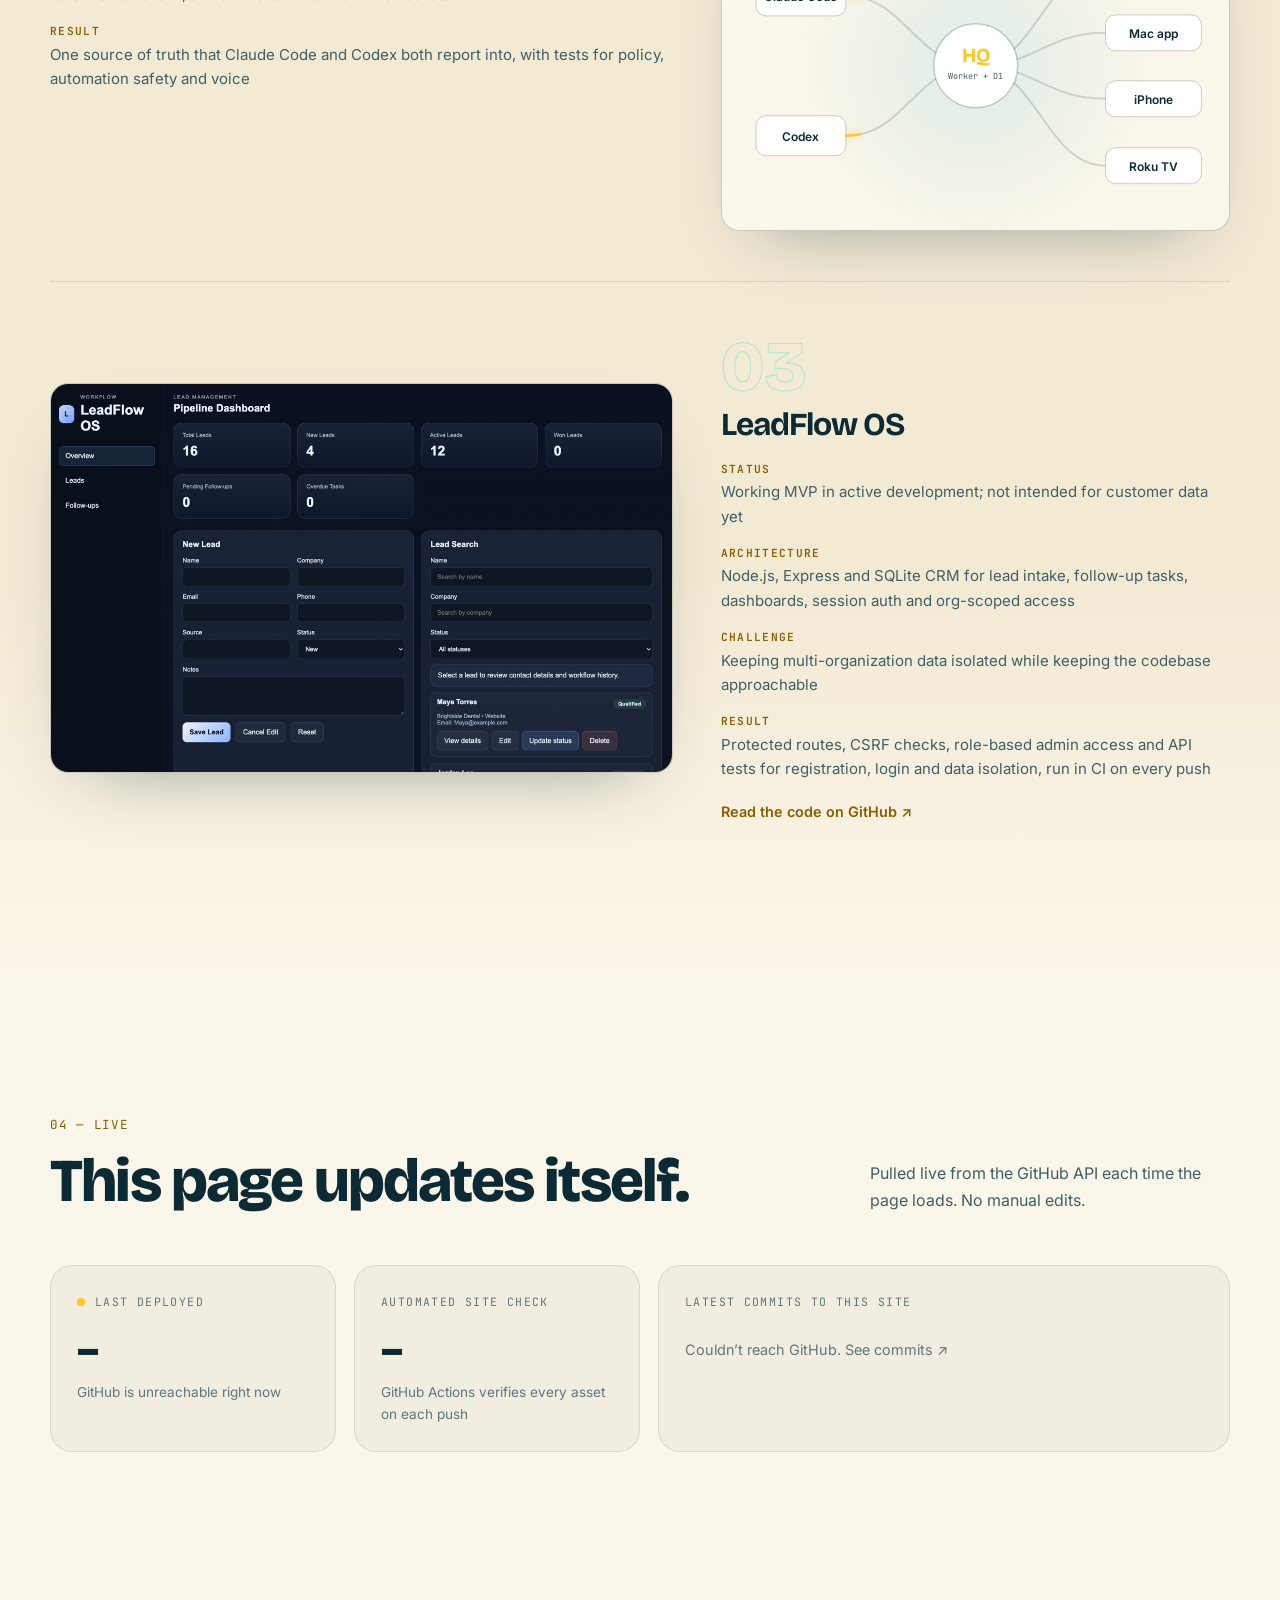
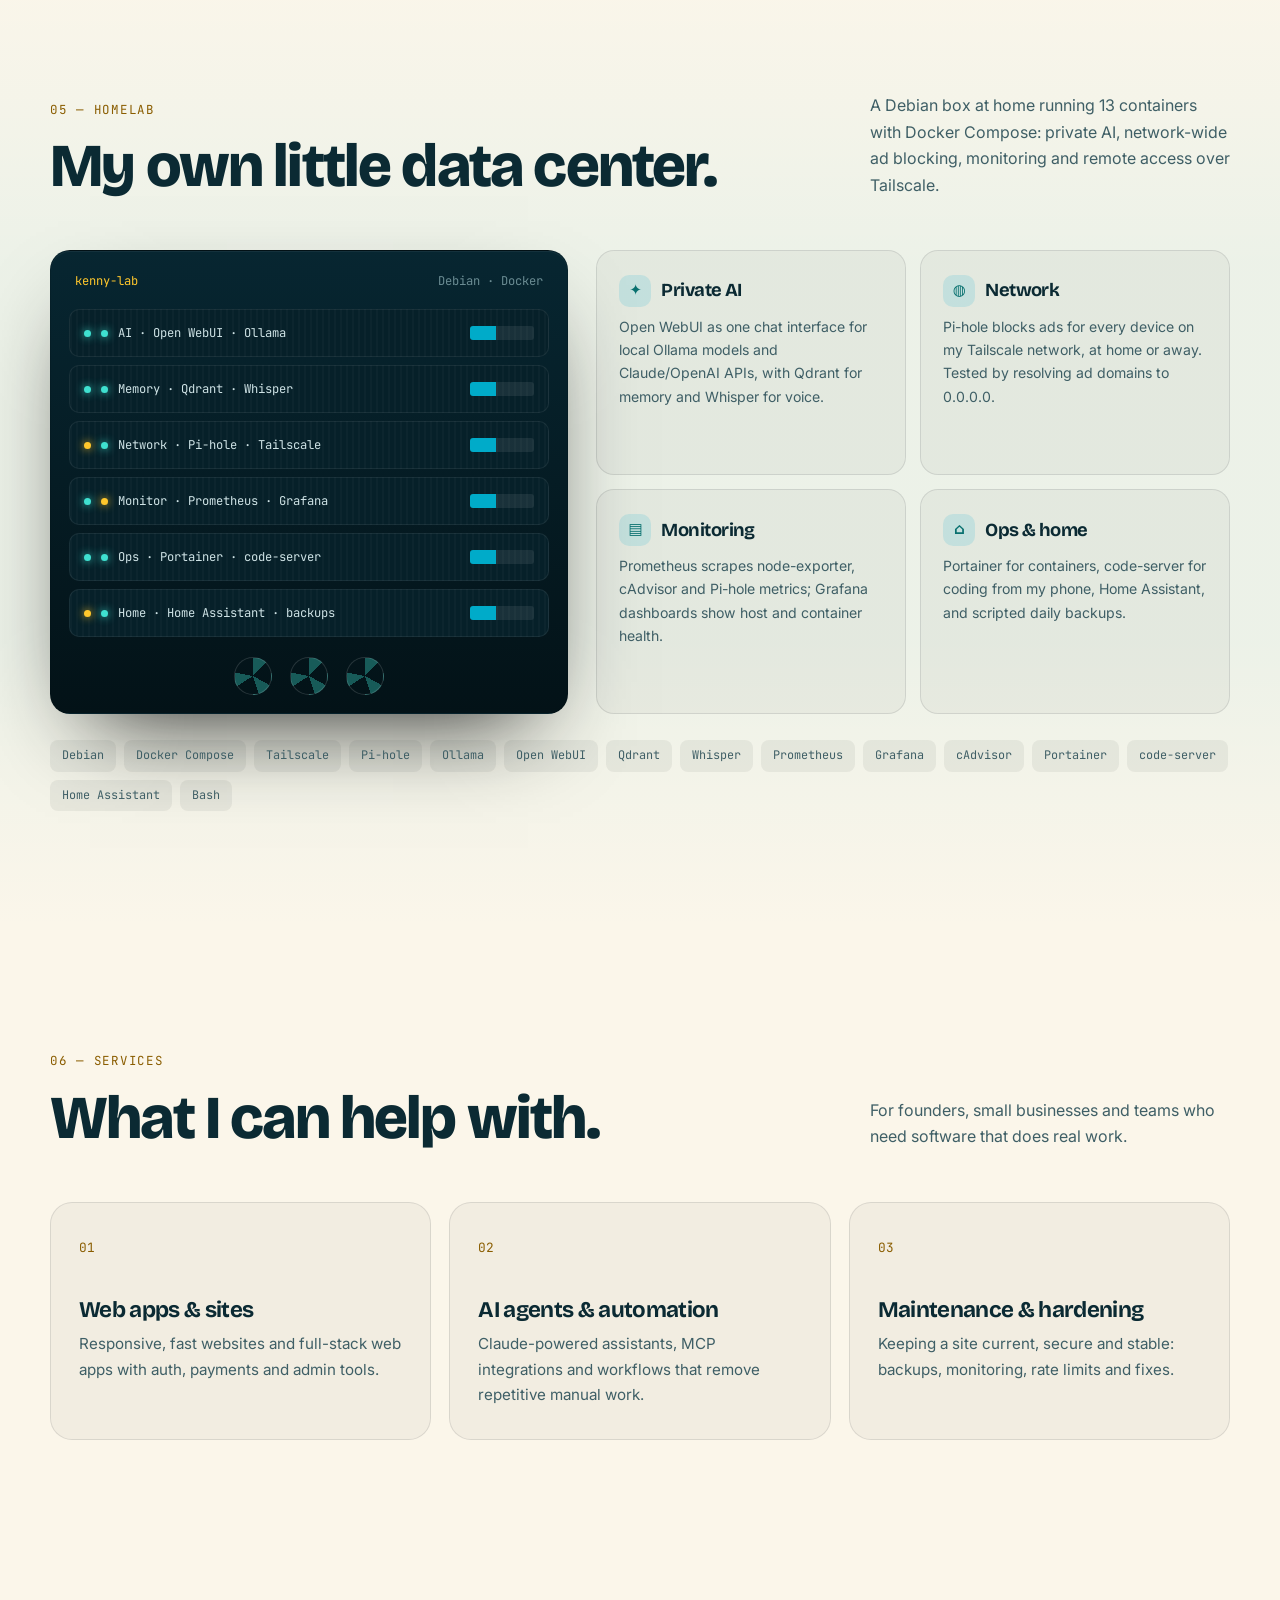
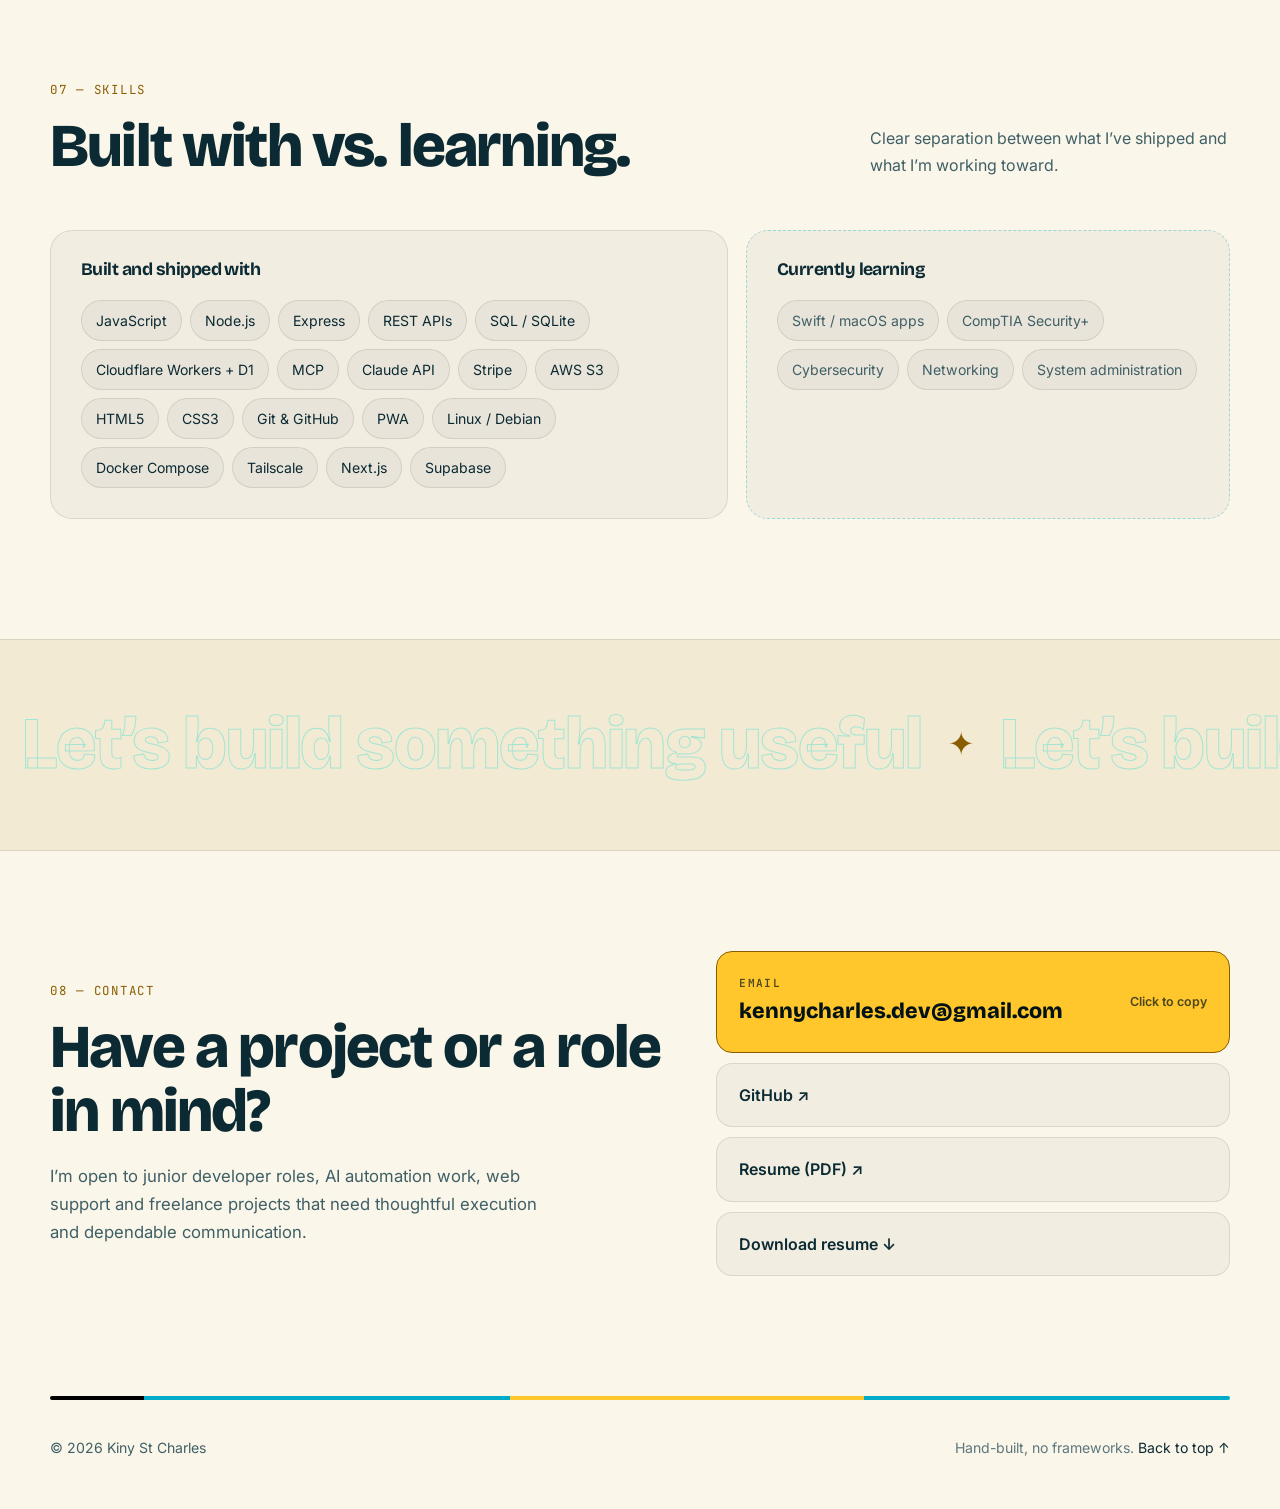
==== commit bb900f41: "Add light mode with sun/moon toggle Follows the device setting by default and remembers the visitor'" ====
--- a/index.html
+++ b/index.html
@@ -27,6 +27,14 @@
     />
     <script>document.documentElement.classList.add("js");</script>
     <link rel="stylesheet" href="style.css" />
+    <script>
+      (function () {
+        var t;
+        try { t = localStorage.getItem("theme"); } catch (e) {}
+        if (t !== "light" && t !== "dark") t = matchMedia("(prefers-color-scheme: light)").matches ? "light" : "dark";
+        document.documentElement.dataset.theme = t;
+      })();
+    </script>
     <script src="script.js" defer></script>
   </head>
   <body>
@@ -38,6 +46,11 @@
         <a href="#home" class="logo" aria-label="Kiny St Charles home">
           <span class="logo-mark"><b>K</b></span><span class="logo-text">Kiny<span>.dev</span></span>
         </a>
+
+        <button class="theme-toggle" type="button" aria-label="Switch to light mode">
+          <svg class="icon-sun" viewBox="0 0 24 24" fill="none" stroke="currentColor" stroke-width="2" stroke-linecap="round" aria-hidden="true"><circle cx="12" cy="12" r="4.5"/><path d="M12 2v2M12 20v2M4.9 4.9l1.4 1.4M17.7 17.7l1.4 1.4M2 12h2M20 12h2M4.9 19.1l1.4-1.4M17.7 6.3l1.4-1.4"/></svg>
+          <svg class="icon-moon" viewBox="0 0 24 24" fill="none" stroke="currentColor" stroke-width="2" stroke-linecap="round" stroke-linejoin="round" aria-hidden="true"><path d="M20 14.5A8 8 0 0 1 9.5 4a8 8 0 1 0 10.5 10.5Z"/></svg>
+        </button>
 
         <button class="menu-toggle" type="button" aria-label="Open navigation" aria-expanded="false" aria-controls="nav-links">
           <span></span><span></span>
--- a/style.css
+++ b/style.css
@@ -18,6 +18,15 @@
   --cyan: #3fe0d0;
   --lime-soft: rgba(255, 199, 44, 0.12);
   --violet-soft: rgba(0, 171, 201, 0.14);
+  --lime-ink: #ffc72c;
+  --cyan-ink: #3fe0d0;
+  --violet-ink: #00abc9;
+  --header-bg: rgba(3, 18, 23, 0.72);
+  --menu-bg: rgba(3, 18, 23, 0.97);
+  --soft-text: #cfe3e6;
+  --mvp-text: #7fe3f2;
+  --stroke-faint: rgba(255, 255, 255, 0.35);
+  color-scheme: dark;
   --radius: 22px;
   --display: "Bricolage Grotesque", "Inter", system-ui, sans-serif;
   --body: "Inter", system-ui, -apple-system, sans-serif;
@@ -110,7 +119,7 @@
   font-size: 0.78rem;
   letter-spacing: 0.14em;
   text-transform: uppercase;
-  color: var(--lime);
+  color: var(--lime-ink);
   margin-bottom: 14px;
 }
 
@@ -164,7 +173,7 @@
 }
 
 .site-header.scrolled {
-  background: rgba(3, 18, 23, 0.72);
+  background: var(--header-bg);
   backdrop-filter: blur(16px) saturate(140%);
   -webkit-backdrop-filter: blur(16px) saturate(140%);
   border-color: var(--border);
@@ -501,7 +510,7 @@
 
 .rotator {
   display: inline-block;
-  color: var(--lime);
+  color: var(--lime-ink);
   min-width: 1ch;
 }
 
@@ -630,7 +639,7 @@
 }
 
 .terminal-body .t-prompt {
-  color: var(--lime);
+  color: var(--lime-ink);
 }
 
 .terminal-body .t-ok {
@@ -642,7 +651,7 @@
 }
 
 .terminal-body .t-key {
-  color: var(--cyan);
+  color: var(--cyan-ink);
 }
 
 .caret {
@@ -678,7 +687,7 @@
 .chip-a {
   top: -18px;
   right: 26px;
-  color: var(--lime);
+  color: var(--lime-ink);
 }
 
 .chip-b {
@@ -813,7 +822,7 @@
 }
 
 .belt-b .belt-group li.star {
-  color: var(--violet);
+  color: var(--violet-ink);
   opacity: 1;
   font-size: 0.8rem;
 }
@@ -832,7 +841,7 @@
 
 .belt-cta .belt-group li {
   font-size: clamp(2.2rem, 6vw, 4.6rem);
-  -webkit-text-stroke: 1px rgba(255, 255, 255, 0.35);
+  -webkit-text-stroke: 1px var(--stroke-faint);
   color: transparent;
   transition: color 0.3s;
 }
@@ -843,7 +852,7 @@
 
 .belt-cta .belt-group li.star {
   -webkit-text-stroke: 0;
-  color: var(--lime);
+  color: var(--lime-ink);
   font-size: 2rem;
   opacity: 1;
 }
@@ -938,7 +947,7 @@
   border-radius: 12px;
   margin-bottom: 18px;
   background: var(--lime-soft);
-  color: var(--lime);
+  color: var(--lime-ink);
   font-size: 1.15rem;
 }
 
@@ -1022,7 +1031,7 @@
   font-family: var(--display);
   font-weight: 800;
   font-size: 1.3rem;
-  color: var(--lime);
+  color: var(--lime-ink);
 }
 
 .thumb-nodes i {
@@ -1150,13 +1159,13 @@
 }
 
 .status-live {
-  color: var(--lime);
+  color: var(--lime-ink);
   border-color: rgba(255, 199, 44, 0.35);
   background: var(--lime-soft);
 }
 
 .status-mvp {
-  color: #7fe3f2;
+  color: var(--mvp-text);
   border-color: rgba(0, 171, 201, 0.4);
   background: var(--violet-soft);
 }
@@ -1171,14 +1180,14 @@
   position: relative;
   padding-left: 22px;
   font-size: 0.9rem;
-  color: #cfe3e6;
+  color: var(--soft-text);
 }
 
 .feature-list li::before {
   content: "→";
   position: absolute;
   left: 0;
-  color: var(--lime);
+  color: var(--lime-ink);
 }
 
 .meta-row {
@@ -1212,13 +1221,13 @@
 .project-links a {
   font-weight: 600;
   font-size: 0.9rem;
-  color: var(--lime);
+  color: var(--lime-ink);
   border-bottom: 1px solid transparent;
   transition: border-color 0.2s;
 }
 
 .project-links a:hover {
-  border-color: var(--lime);
+  border-color: var(--lime-ink);
 }
 
 /* case studies */
@@ -1270,7 +1279,7 @@
   font-weight: 800;
   line-height: 1;
   color: transparent;
-  -webkit-text-stroke: 1px rgba(255, 255, 255, 0.25);
+  -webkit-text-stroke: 1px var(--stroke-faint);
   margin-bottom: 6px;
 }
 
@@ -1296,7 +1305,7 @@
   font-weight: 600;
   letter-spacing: 0.12em;
   text-transform: uppercase;
-  color: var(--lime);
+  color: var(--lime-ink);
   margin-bottom: 2px;
 }
 
@@ -1437,7 +1446,7 @@
 }
 
 .live-value.is-pass {
-  color: var(--lime);
+  color: var(--lime-ink);
 }
 
 .live-sub {
@@ -1474,14 +1483,14 @@
 .commit-sha {
   font-family: var(--mono);
   font-size: 0.75rem;
-  color: var(--lime);
+  color: var(--lime-ink);
 }
 
 .commit-msg {
   overflow: hidden;
   text-overflow: ellipsis;
   white-space: nowrap;
-  color: #cfe3e6;
+  color: var(--soft-text);
 }
 
 .commit-list a:hover .commit-msg {
@@ -1523,7 +1532,7 @@
   display: block;
   font-family: var(--mono);
   font-size: 0.8rem;
-  color: var(--lime);
+  color: var(--lime-ink);
   margin-bottom: 40px;
 }
 
@@ -1569,8 +1578,8 @@
 }
 
 .skill-list span:hover {
-  border-color: var(--lime);
-  color: var(--lime);
+  border-color: var(--lime-ink);
+  color: var(--lime-ink);
   transform: translateY(-2px);
 }
 
@@ -1626,7 +1635,7 @@
 
 .contact-panel a:hover,
 .contact-email:hover {
-  border-color: var(--lime);
+  border-color: var(--lime-ink);
   background: var(--lime-soft);
 }
 
@@ -1637,7 +1646,7 @@
   padding: 22px;
   background: var(--lime);
   color: #031217;
-  border-color: var(--lime);
+  border-color: var(--lime-ink);
 }
 
 .contact-email:hover {
@@ -1686,7 +1695,7 @@
 }
 
 .footer a:hover {
-  color: var(--lime);
+  color: var(--lime-ink);
 }
 
 /* toast */
@@ -1770,7 +1779,7 @@
     flex-direction: column;
     justify-content: center;
     gap: 10px;
-    background: rgba(3, 18, 23, 0.97);
+    background: var(--menu-bg);
     backdrop-filter: blur(16px);
     -webkit-backdrop-filter: blur(16px);
     opacity: 0;
@@ -2023,7 +2032,7 @@
 }
 
 .belt-cta .belt-group li.star {
-  color: var(--lime);
+  color: var(--lime-ink);
 }
 
 /* status badges + buttons */
@@ -2032,19 +2041,19 @@
 }
 
 .status-mvp {
-  color: #7fe3f2;
+  color: var(--mvp-text);
   border-color: rgba(0, 171, 201, 0.45);
   background: rgba(0, 171, 201, 0.12);
 }
 
 .mini-icon {
   background: rgba(0, 171, 201, 0.14);
-  color: var(--cyan);
+  color: var(--cyan-ink);
 }
 
 .mini-card:nth-child(odd) .mini-icon {
   background: rgba(255, 199, 44, 0.12);
-  color: var(--lime);
+  color: var(--lime-ink);
 }
 
 .case-num {
@@ -2227,7 +2236,7 @@
 }
 
 .timeline li.now::before {
-  border-color: var(--lime);
+  border-color: var(--lime-ink);
   background: var(--lime);
   box-shadow: 0 0 0 6px rgba(255, 199, 44, 0.15);
   animation: hub-pulse 2.6s ease-in-out infinite;
@@ -2237,7 +2246,7 @@
   font-family: var(--mono);
   font-size: 0.74rem;
   letter-spacing: 0.1em;
-  color: var(--lime);
+  color: var(--lime-ink);
 }
 
 .timeline h3 {
@@ -2298,7 +2307,7 @@
   margin-top: auto;
   font-size: 0.82rem;
   font-weight: 600;
-  color: var(--lime);
+  color: var(--lime-ink);
 }
 
 .status-build {
@@ -2336,7 +2345,7 @@
   padding: 2px 6px 10px;
   font-family: var(--mono);
   font-size: 0.76rem;
-  color: var(--lime);
+  color: var(--lime-ink);
 }
 
 .rack-os {
@@ -2354,7 +2363,7 @@
   background: repeating-linear-gradient(90deg, rgba(255, 255, 255, 0.025) 0 2px, transparent 2px 6px), #062029;
   font-family: var(--mono);
   font-size: 0.76rem;
-  color: #cfe3e6;
+  color: var(--soft-text);
 }
 
 .rack-unit span {
@@ -2475,7 +2484,7 @@
   height: 32px;
   border-radius: 10px;
   background: rgba(0, 171, 201, 0.14);
-  color: var(--cyan);
+  color: var(--cyan-ink);
   font-size: 0.95rem;
 }
 
@@ -2584,6 +2593,153 @@
   }
 }
 
+
+/* =========================================
+   LIGHT MODE — sand & sea
+   Follows the device setting; the nav toggle overrides it.
+========================================= */
+:root[data-theme="light"] {
+  color-scheme: light;
+  --bg: #fbf6ea;
+  --bg-2: #f3ead4;
+  --surface: rgba(3, 18, 23, 0.035);
+  --surface-2: rgba(3, 18, 23, 0.06);
+  --border: rgba(3, 18, 23, 0.1);
+  --border-strong: rgba(3, 18, 23, 0.2);
+  --text: #0b2a33;
+  --muted: #3f5f66;
+  --dim: #5d777d;
+  --lime-soft: rgba(255, 199, 44, 0.22);
+  --violet-soft: rgba(0, 171, 201, 0.12);
+  --lime-ink: #8a5d00;
+  --cyan-ink: #08706f;
+  --violet-ink: #006f86;
+  --header-bg: rgba(251, 246, 234, 0.82);
+  --menu-bg: rgba(251, 246, 234, 0.98);
+  --soft-text: #2c4a51;
+  --mvp-text: #006f86;
+  --stroke-faint: rgba(3, 18, 23, 0.3);
+}
+
+:root[data-theme="light"] body {
+  background:
+    radial-gradient(1200px 600px at 50% 120%, rgba(0, 171, 201, 0.12), transparent 70%),
+    var(--bg);
+}
+
+:root[data-theme="light"] .sun {
+  opacity: 0.6;
+}
+
+:root[data-theme="light"] .status-build {
+  color: #9a4a00;
+}
+
+:root[data-theme="light"] .pipeline .wire {
+  stroke: rgba(3, 18, 23, 0.15);
+}
+
+:root[data-theme="light"] .pipeline .node rect,
+:root[data-theme="light"] .pipeline .node circle {
+  fill: #ffffff;
+  stroke: rgba(3, 18, 23, 0.2);
+}
+
+:root[data-theme="light"] .case-media,
+:root[data-theme="light"] .project-card,
+:root[data-theme="light"] .terminal {
+  box-shadow: 0 30px 70px -40px rgba(3, 40, 50, 0.45);
+}
+
+:root[data-theme="light"] .nav-links .nav-cta {
+  color: #fbf6ea;
+}
+
+:root[data-theme="light"] .nav-links .nav-cta:hover {
+  color: #031217;
+}
+
+:root[data-theme="light"] .hero-title .accent > span,
+:root[data-theme="light"] .grad {
+  background-image: linear-gradient(100deg, #c27f00, #d99200 35%, #079088 70%, #00728a);
+}
+
+/* code window, chips and server rack stay dark, like real hardware */
+:root[data-theme="light"] .terminal,
+:root[data-theme="light"] .float-chip,
+:root[data-theme="light"] .rack {
+  --text: #f7f3e8;
+  --muted: #9dbcc2;
+  --dim: #6b8c93;
+  --border: rgba(255, 255, 255, 0.09);
+  --surface: rgba(255, 255, 255, 0.035);
+  --lime-ink: #ffc72c;
+  --cyan-ink: #3fe0d0;
+  --violet-ink: #00abc9;
+  --soft-text: #cfe3e6;
+  color: var(--text);
+}
+
+/* theme toggle */
+.navbar {
+  gap: 10px;
+}
+
+.nav-links {
+  margin-left: auto;
+}
+
+.theme-toggle {
+  order: 3;
+  flex: none;
+  display: grid;
+  place-items: center;
+  width: 44px;
+  height: 44px;
+  border-radius: 12px;
+  border: 1px solid var(--border);
+  background: var(--surface);
+  color: var(--lime-ink);
+  cursor: pointer;
+  transition: border-color 0.2s, background 0.2s, transform 0.4s var(--ease);
+}
+
+.theme-toggle:hover {
+  border-color: var(--border-strong);
+  transform: rotate(-20deg);
+}
+
+.theme-toggle svg {
+  width: 20px;
+  height: 20px;
+}
+
+.theme-toggle .icon-moon,
+:root[data-theme="light"] .theme-toggle .icon-sun {
+  display: none;
+}
+
+:root[data-theme="light"] .theme-toggle .icon-moon {
+  display: block;
+}
+
+.menu-toggle {
+  order: 4;
+}
+
+html.theme-anim,
+html.theme-anim *,
+html.theme-anim *::before,
+html.theme-anim *::after {
+  transition: background-color 0.35s, color 0.35s, border-color 0.35s, fill 0.35s !important;
+}
+
+@media (max-width: 1024px) {
+  .theme-toggle {
+    margin-left: auto;
+  }
+}
+
 /* ---------- reduced motion ---------- */
 
 @media (prefers-reduced-motion: reduce) {
